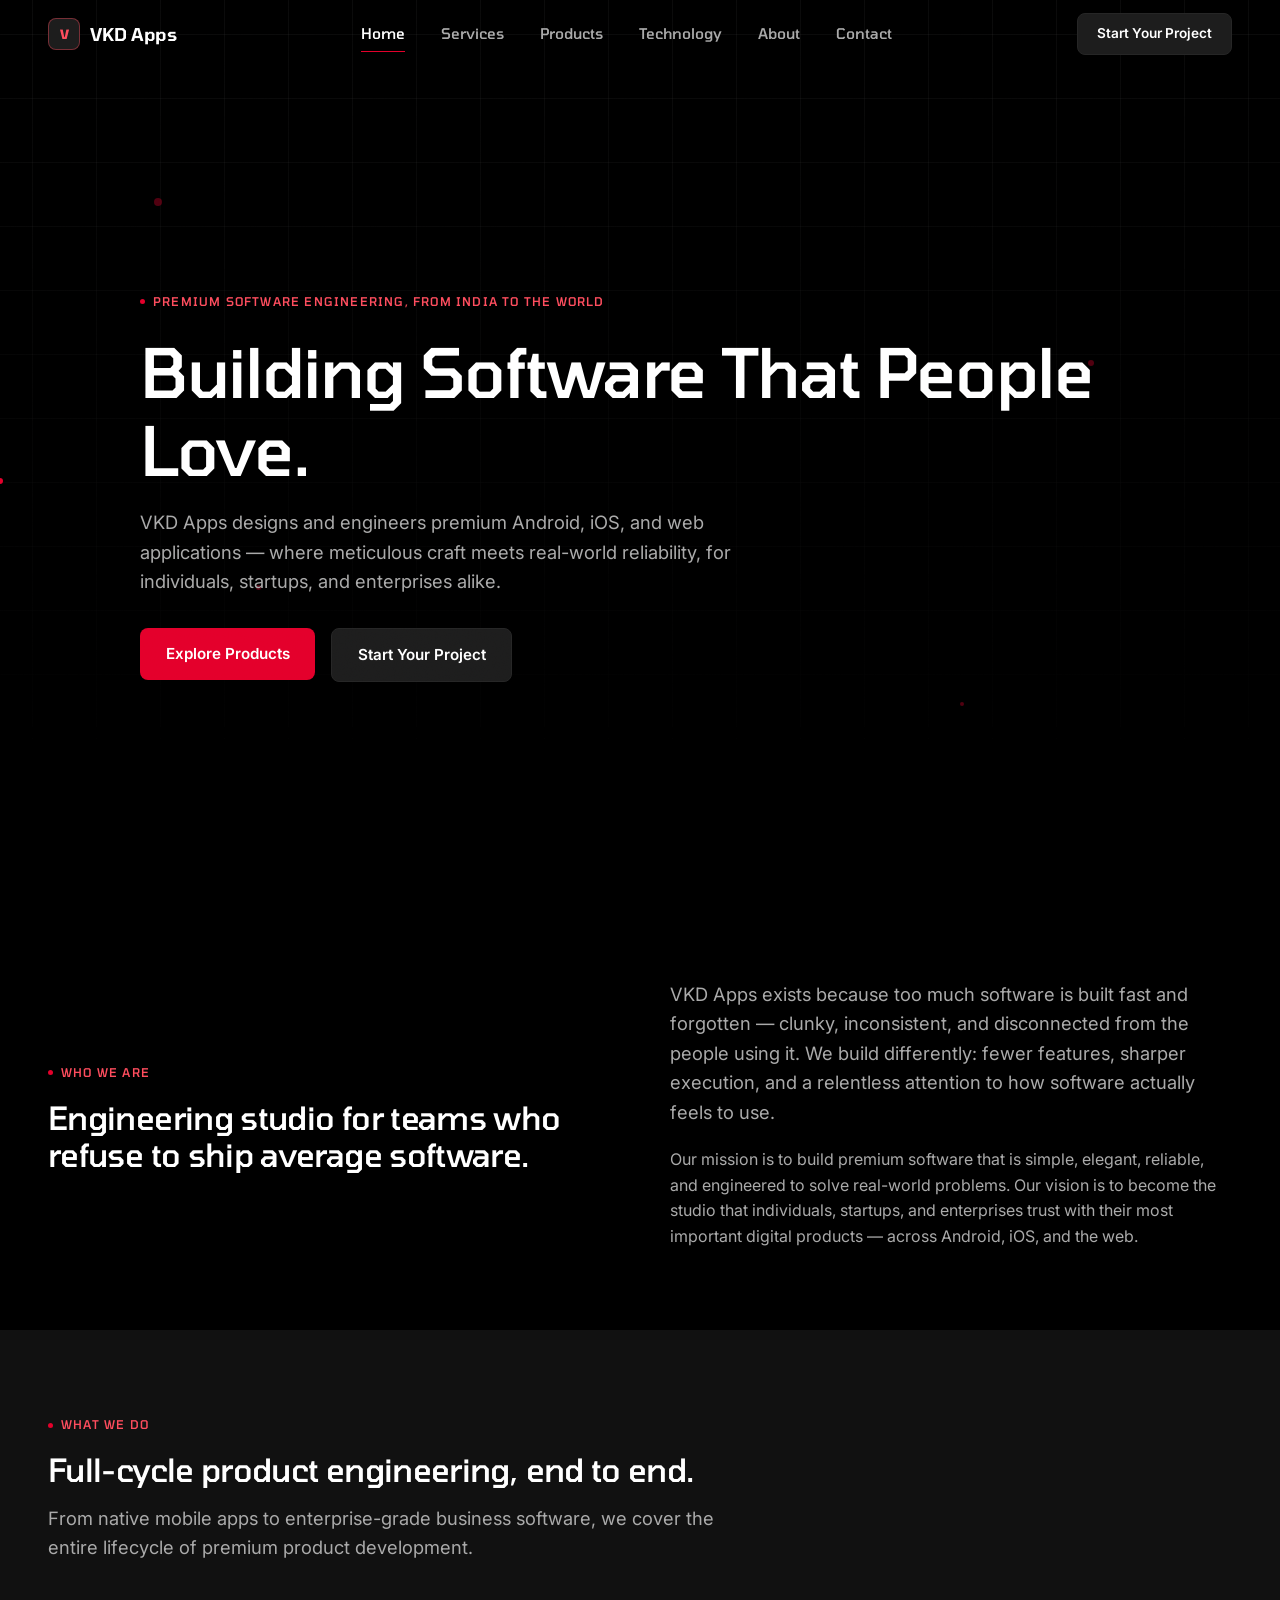
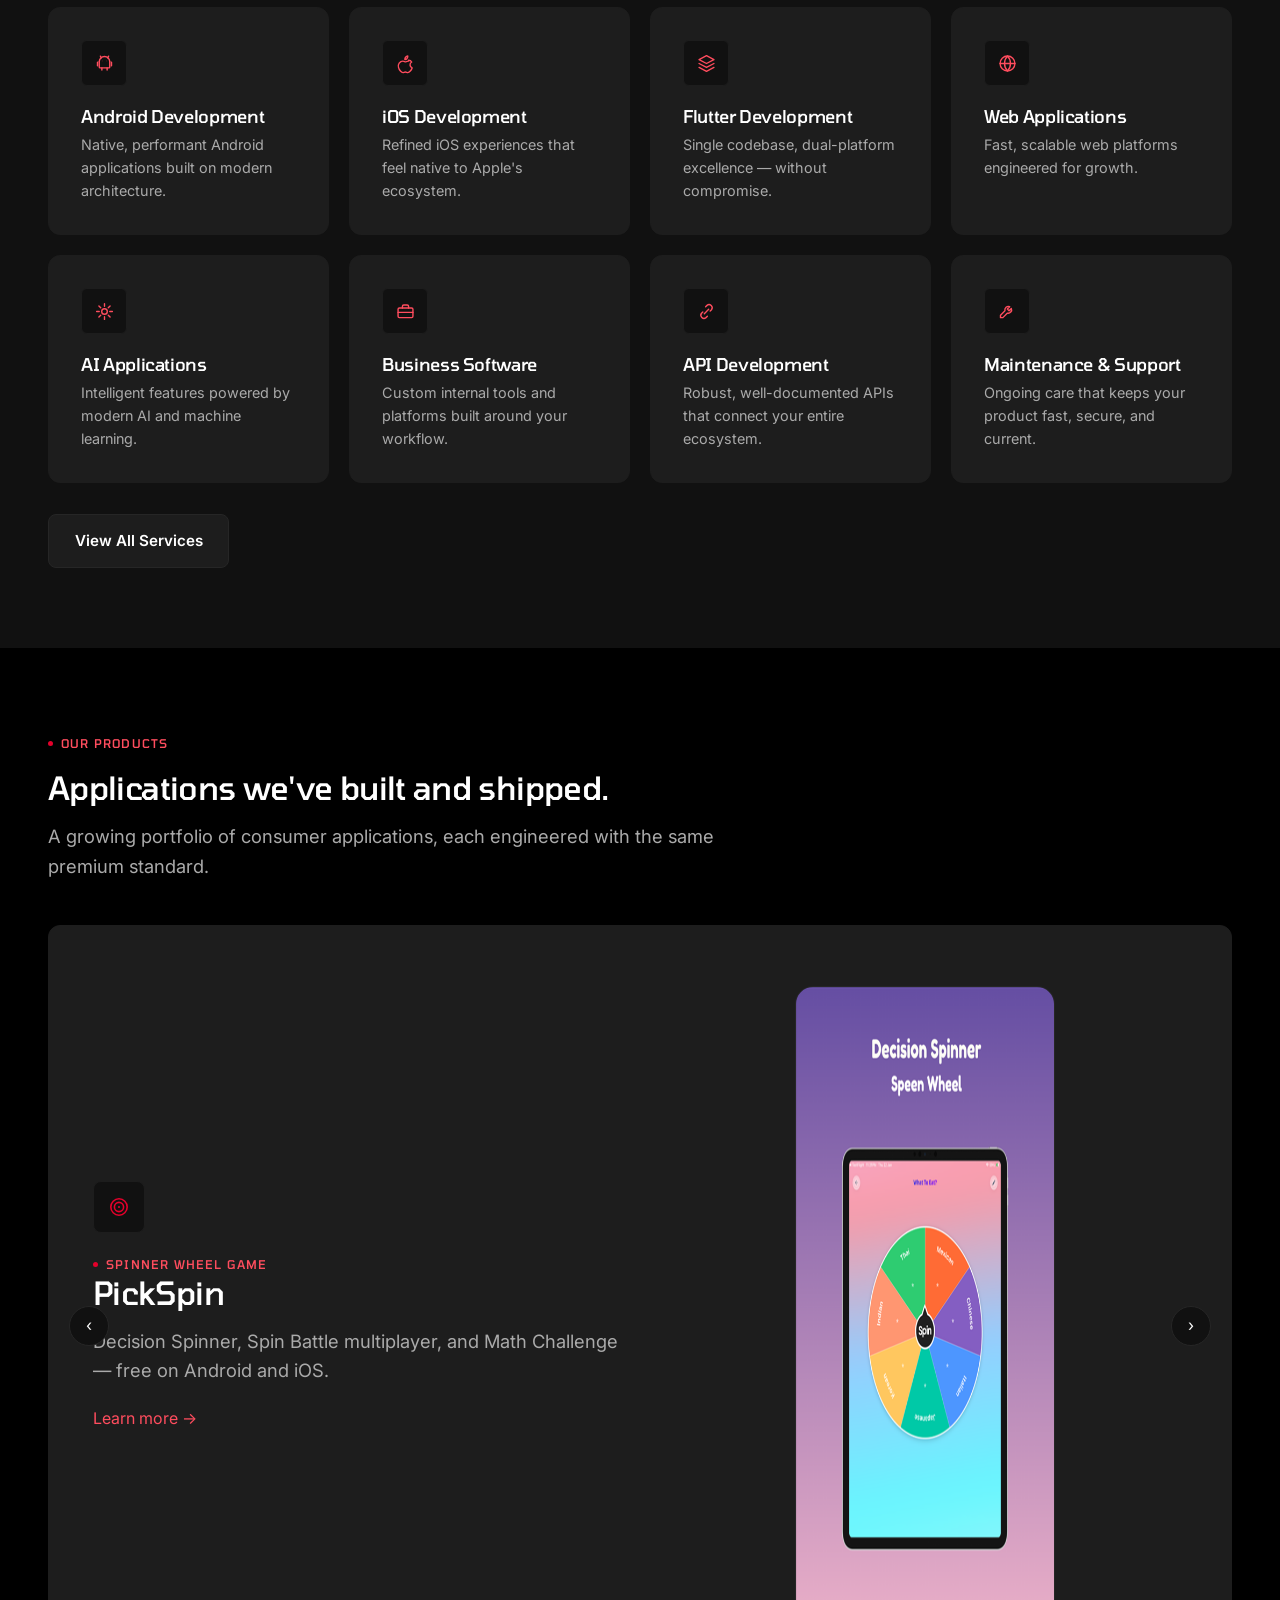
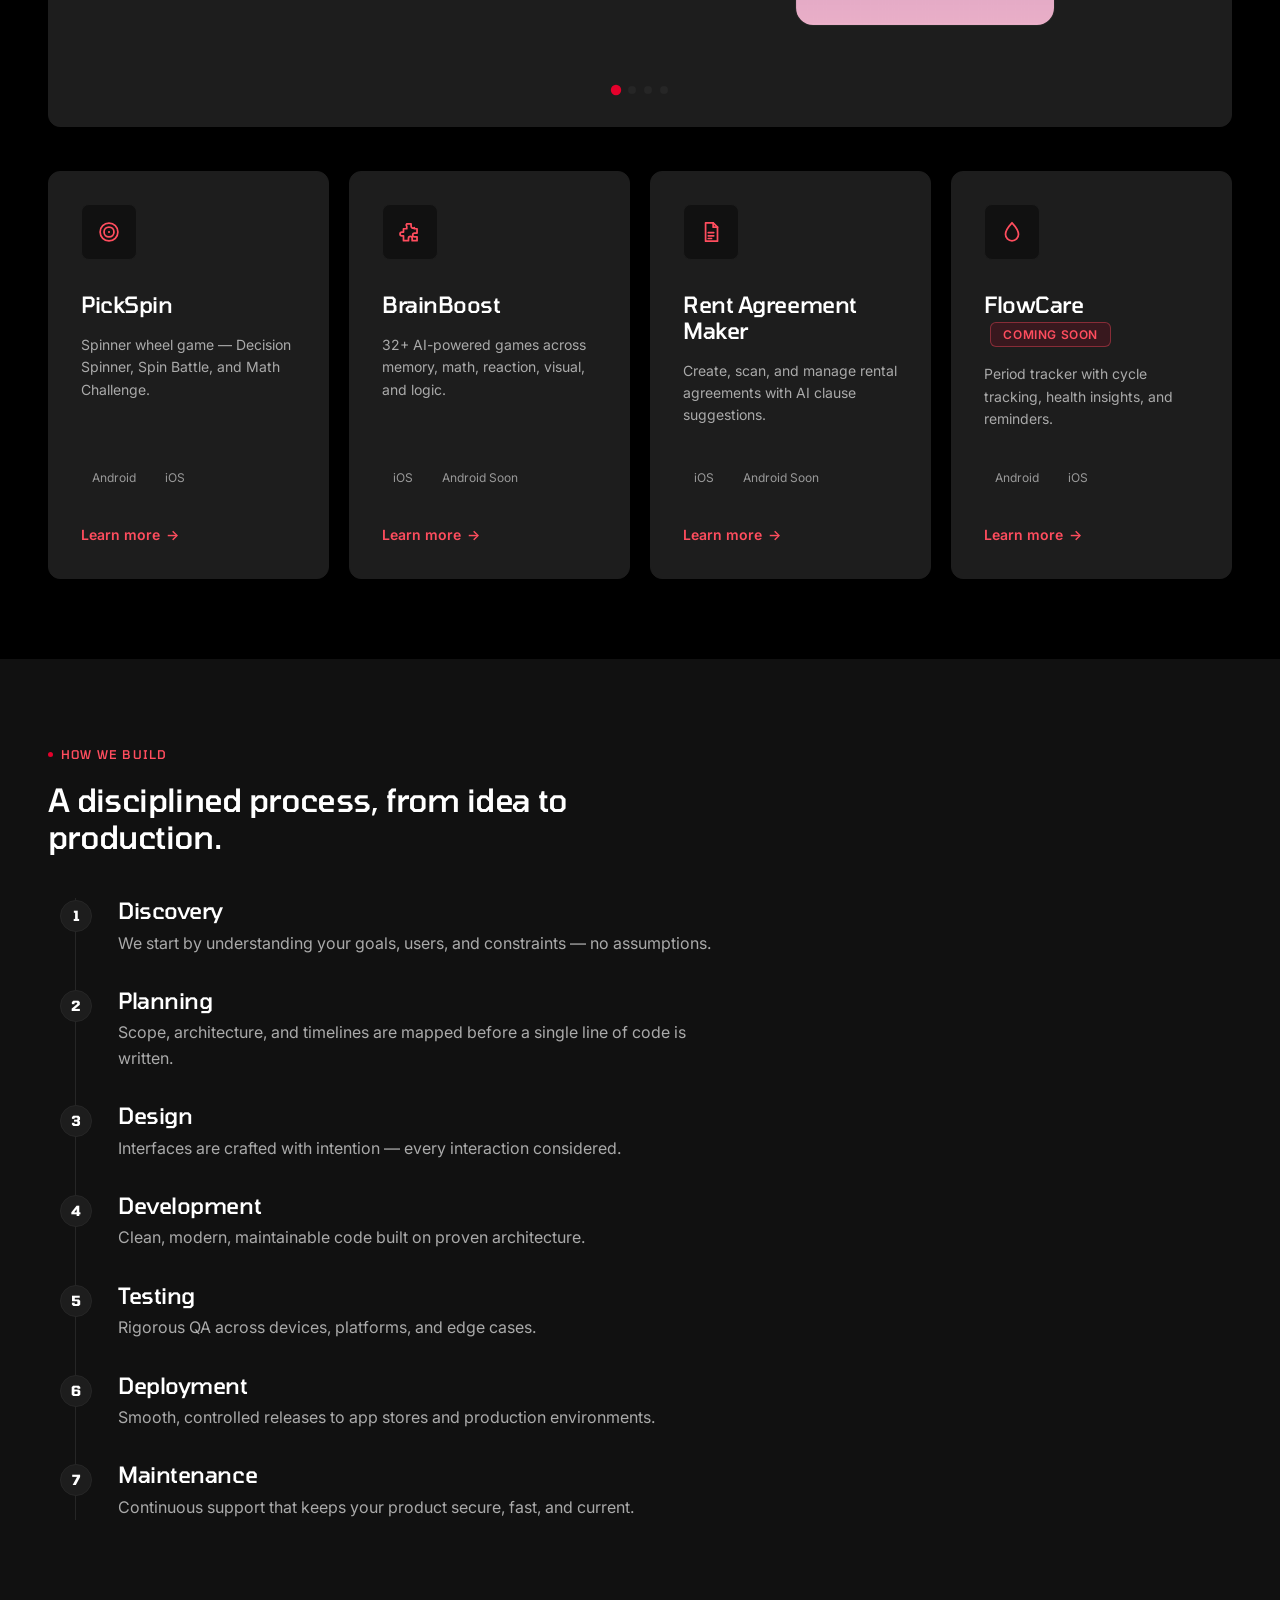
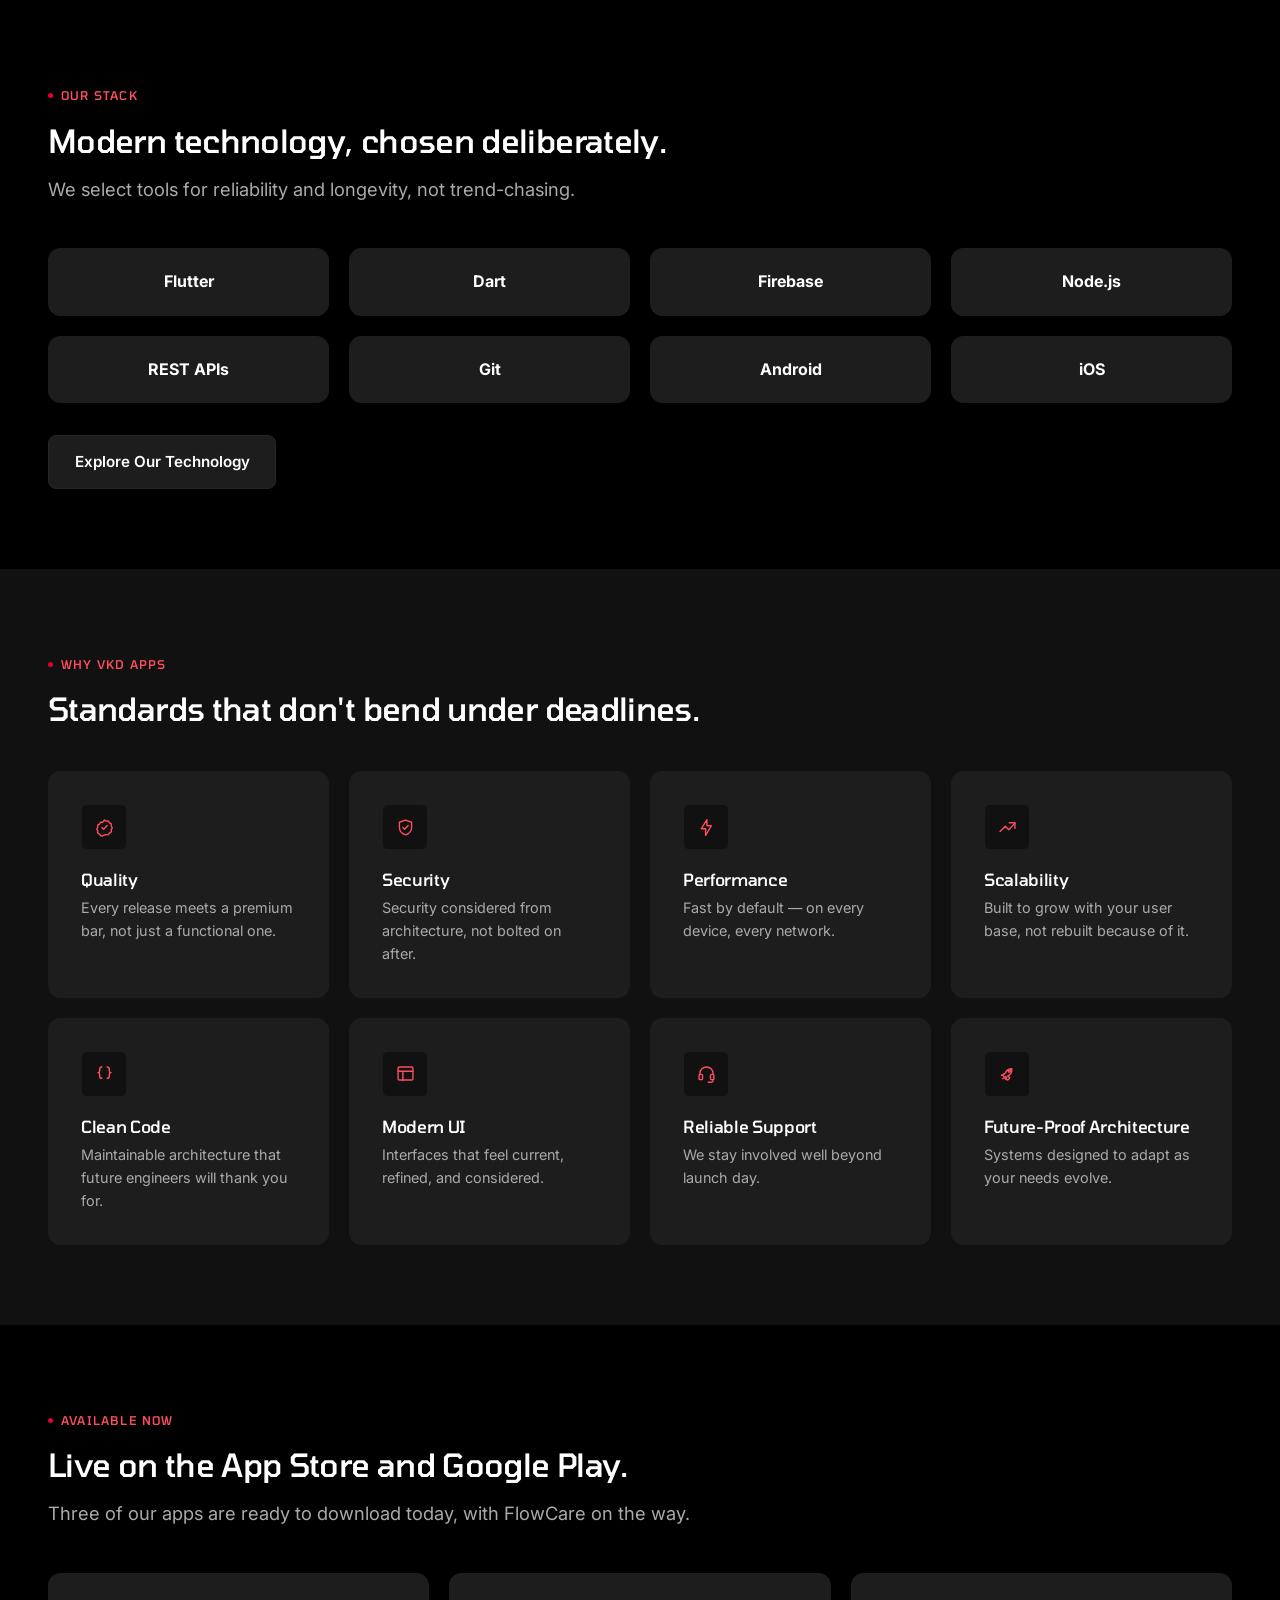
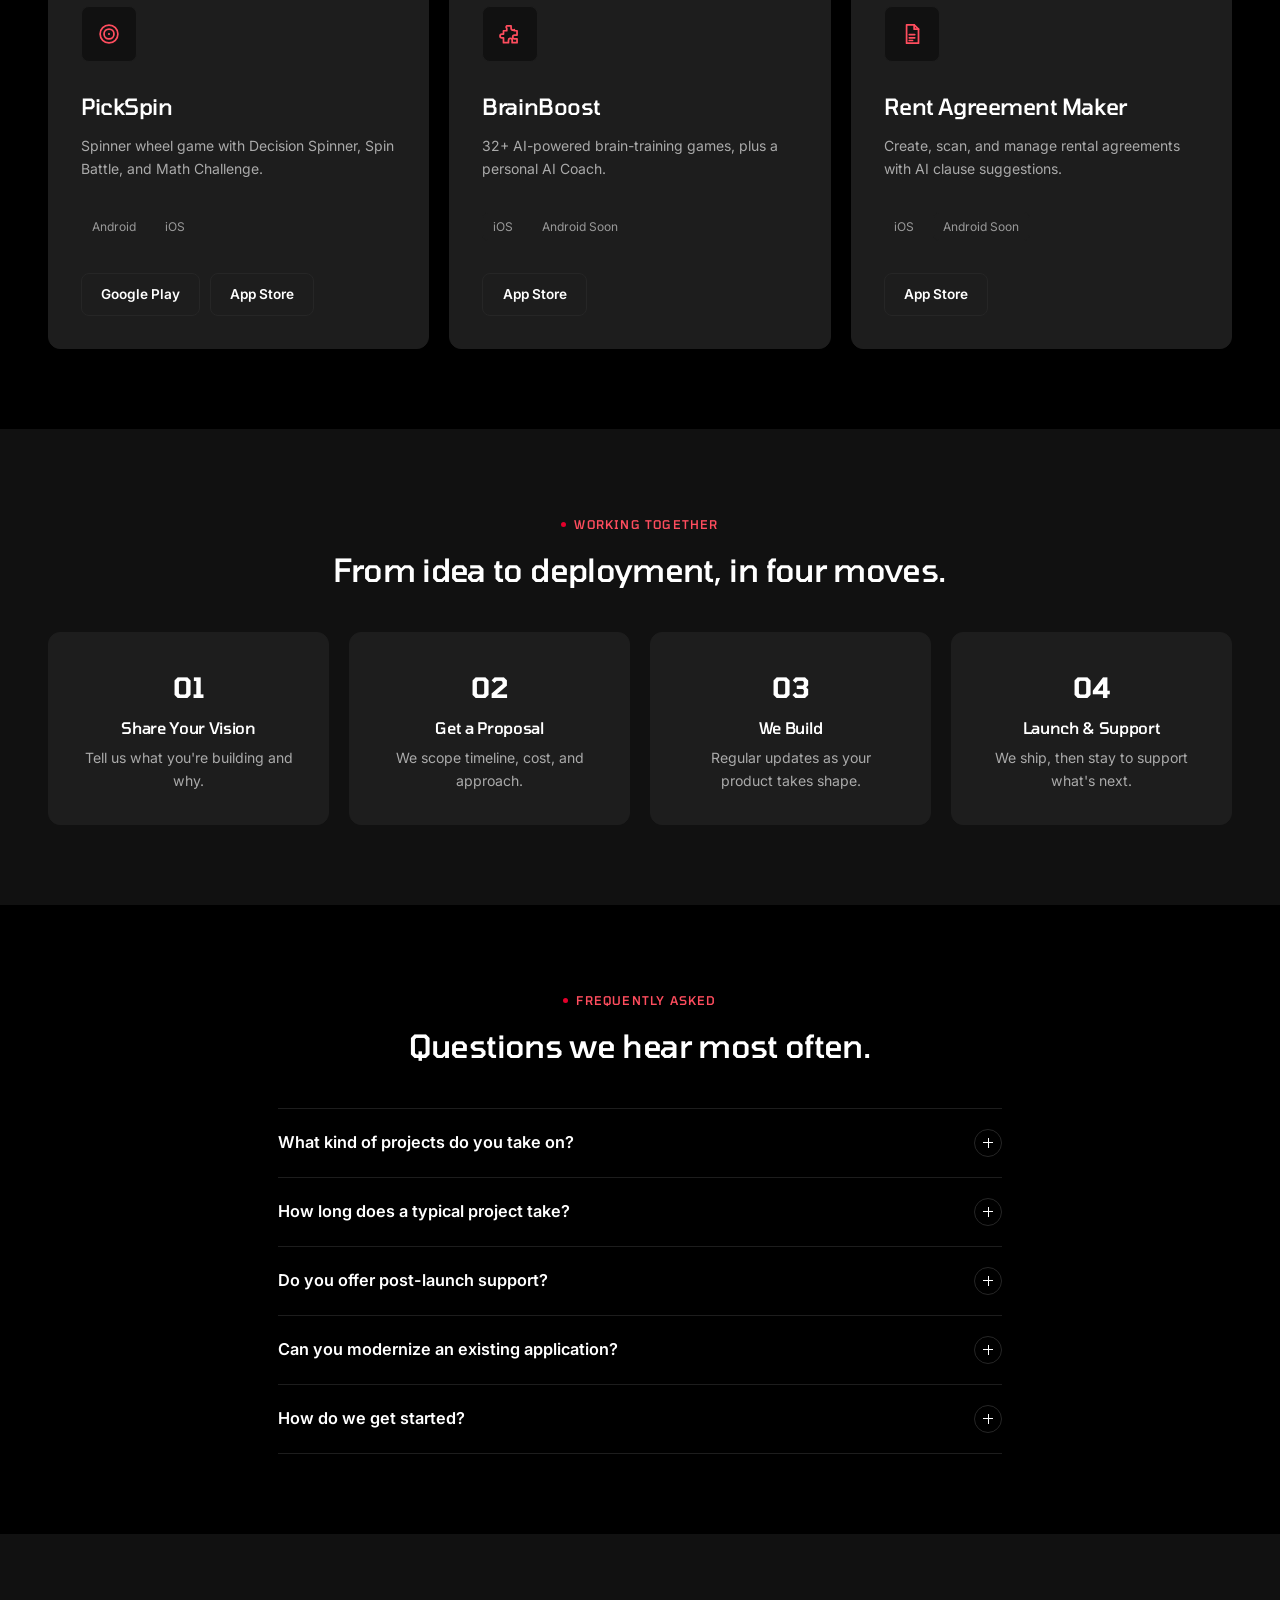
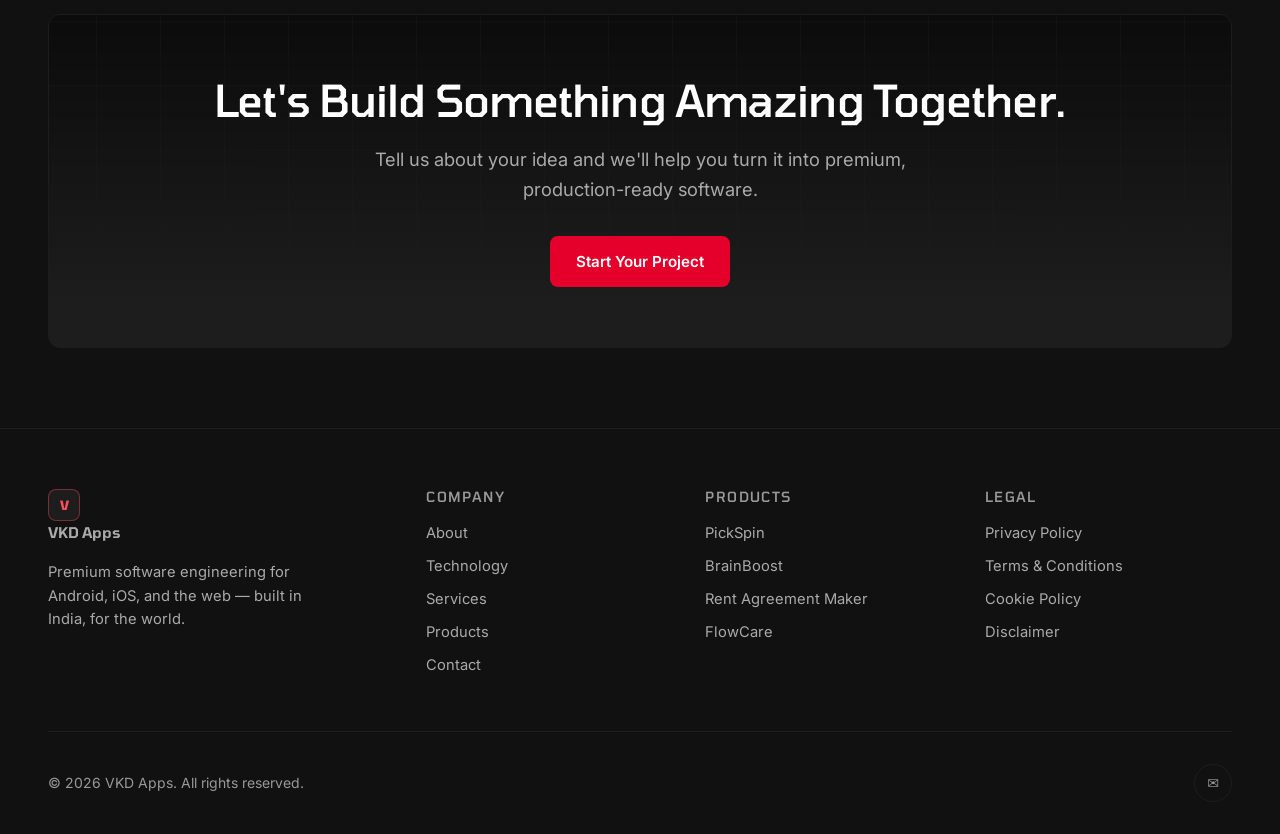
==== index.html @ ed9f8988 "Sprint 2-3 (partial): VKD red brand palette, logo touch icon, real FlowCare screenshots, 3D device d" ====
<!doctype html>
<html lang="en">
<head>
<meta charset="UTF-8" />
<meta name="viewport" content="width=device-width, initial-scale=1, viewport-fit=cover" />
<title>VKD Apps — Premium Software Engineering | Android, iOS &amp; Web</title>
<meta name="description" content="VKD Apps designs and builds premium Android, iOS, and web applications engineered with modern technology, refined UX, and enterprise-grade reliability." />
<meta name="keywords" content="VKD Apps, app development company India, Android app development, iOS app development, Flutter development, AI applications, business software" />
<meta name="author" content="VKD Apps" />
<link rel="canonical" href="https://vkdapps.com/" />

<!-- Open Graph -->
<meta property="og:type" content="website" />
<meta property="og:site_name" content="VKD Apps" />
<meta property="og:title" content="VKD Apps — Premium Software Engineering" />
<meta property="og:description" content="We build premium software that is simple, elegant, reliable, and engineered to solve real-world problems." />
<meta property="og:url" content="https://vkdapps.com/" />
<meta property="og:image" content="https://vkdapps.com/assets/images/og-cover.jpg" />

<!-- Twitter -->
<meta name="twitter:card" content="summary_large_image" />
<meta name="twitter:title" content="VKD Apps — Premium Software Engineering" />
<meta name="twitter:description" content="Premium Android, iOS &amp; Web applications engineered for real-world impact." />
<meta name="twitter:image" content="https://vkdapps.com/assets/images/og-cover.jpg" />

<meta name="theme-color" content="#000000" />
<link rel="icon" href="assets/icons/favicon.svg" type="image/svg+xml" />
<link rel="apple-touch-icon" href="assets/icons/apple-touch-icon.png" />
<link rel="manifest" href="manifest.json" />

<link rel="preconnect" href="https://fonts.googleapis.com" />
<link rel="preconnect" href="https://fonts.gstatic.com" crossorigin />
<link href="https://fonts.googleapis.com/css2?family=Tomorrow:wght@400;500;600&family=Inter:wght@400;500;600;700&display=swap" rel="stylesheet" />

<link rel="stylesheet" href="assets/css/variables.css" />
<link rel="stylesheet" href="assets/css/base.css" />
<link rel="stylesheet" href="assets/css/components.css" />
<link rel="stylesheet" href="assets/css/animations.css" />

<script type="application/ld+json">
{
  "@context": "https://schema.org",
  "@type": "Organization",
  "name": "VKD Apps",
  "url": "https://vkdapps.com",
  "logo": "https://vkdapps.com/assets/icons/favicon.svg",
  "description": "VKD Apps builds premium Android, iOS, and web applications engineered with modern technology and outstanding user experience.",
  "address": { "@type": "PostalAddress", "addressCountry": "IN" },
  "email": "business@vkdapps.com",
  "sameAs": []
}
</script>
</head>
<body class="is-loading">
<a href="#main" class="skip-link">Skip to content</a>

<!-- Preloader -->
<div class="preloader" aria-hidden="true">
  <div class="preloader-mark">
    <svg viewBox="0 0 64 64" fill="none">
      <path class="mark-stroke" d="M8 10 L32 54 L56 10" stroke="#e4002b" stroke-width="6" stroke-linecap="round" stroke-linejoin="round"/>
    </svg>
  </div>
  <div class="preloader-bar"><span></span></div>
  <div class="preloader-label">VKD Apps</div>
</div>

<div class="noise-layer"></div>
<div class="scroll-progress"></div>
<!-- Navigation -->
<header class="site-nav">
  <div class="container nav-inner">
    <a href="index.html" class="brand" aria-label="VKD Apps home">
      <span class="brand-mark">V</span>
      VKD Apps
    </a>
    <nav class="nav-links" aria-label="Primary">
      <a href="index.html" aria-current="page">Home</a>
      <a href="services.html">Services</a>
      <a href="products.html">Products</a>
      <a href="technology.html">Technology</a>
      <a href="about.html">About</a>
      <a href="contact.html">Contact</a>
    </nav>
    <div class="nav-cta">
      <a href="contact.html" class="btn btn-secondary btn-sm">Start Your Project</a>
      <button class="nav-toggle" aria-label="Toggle menu" aria-expanded="false">
        <span></span><span></span><span></span>
      </button>
    </div>
  </div>
</header>

<div class="mobile-menu" id="mobileMenu">
  <a href="index.html">Home</a>
  <a href="services.html">Services</a>
  <a href="products.html">Products</a>
  <a href="technology.html">Technology</a>
  <a href="about.html">About</a>
  <a href="contact.html">Contact</a>
  <a href="contact.html" class="btn btn-primary">Start Your Project</a>
</div>

<main id="main">

  <!-- 1. HERO -->
  <section class="hero" style="padding-top:var(--nav-h); min-height:100svh; display:flex; align-items:center; overflow:hidden;">
    <div class="hero-mesh"></div>
    <div class="hero-glow"></div>
    <div class="float-el" style="width:8px;height:8px;top:22%;left:12%;"></div>
    <div class="float-el" style="width:5px;height:5px;top:65%;left:20%;animation-delay:1.5s;"></div>
    <div class="float-el" style="width:6px;height:6px;top:40%;left:85%;animation-delay:3s;"></div>
    <div class="float-el" style="width:4px;height:4px;top:78%;left:75%;animation-delay:.8s;"></div>
    <div class="container" style="position:relative; z-index:1; padding-block:var(--space-2xl);">
      <div data-reveal>
        <span class="eyebrow">Premium Software Engineering, from India to the World</span>
      </div>
      <h1 class="shimmer" style="font-size:var(--fs-hero); margin-top:var(--space-md); max-width:1000px;" data-reveal data-delay="80">
        Building Software That People Love.
      </h1>
      <p class="lead" style="font-size:var(--fs-lead); color:var(--text-secondary); max-width:620px; margin-top:var(--space-md);" data-reveal data-delay="160">
        VKD Apps designs and engineers premium Android, iOS, and web applications — where meticulous craft meets real-world reliability, for individuals, startups, and enterprises alike.
      </p>
      <div style="display:flex; gap:1rem; flex-wrap:wrap; margin-top:var(--space-lg);" data-reveal data-delay="240">
        <span class="magnetic"><a href="products.html" class="btn btn-primary">Explore Products</a></span>
        <span class="magnetic"><a href="contact.html" class="btn btn-secondary">Start Your Project</a></span>
      </div>
    </div>
  </section>

  <!-- 2. COMPANY OVERVIEW -->
  <section class="section-pad">
    <div class="container">
      <div class="grid grid-2" style="align-items:center; gap:var(--space-2xl);">
        <div data-reveal>
          <span class="eyebrow">Who We Are</span>
          <h2 style="font-size:var(--fs-h2); margin-top:var(--space-sm);">Engineering studio for teams who refuse to ship average software.</h2>
        </div>
        <div data-reveal data-delay="120">
          <p style="color:var(--text-secondary); font-size:var(--fs-lead); margin-bottom:var(--space-md);">
            VKD Apps exists because too much software is built fast and forgotten — clunky, inconsistent, and disconnected from the people using it. We build differently: fewer features, sharper execution, and a relentless attention to how software actually feels to use.
          </p>
          <p style="color:var(--text-secondary);">
            Our mission is to build premium software that is simple, elegant, reliable, and engineered to solve real-world problems. Our vision is to become the studio that individuals, startups, and enterprises trust with their most important digital products — across Android, iOS, and the web.
          </p>
        </div>
      </div>
    </div>
  </section>

  <!-- 3. SERVICES -->
  <section class="section-pad" style="background:var(--bg-secondary);">
    <div class="container">
      <div class="section-head" data-reveal>
        <span class="eyebrow">What We Do</span>
        <h2>Full-cycle product engineering, end to end.</h2>
        <p>From native mobile apps to enterprise-grade business software, we cover the entire lifecycle of premium product development.</p>
      </div>
      <div class="grid grid-4" data-stagger>
        <div class="card tilt"><div class="card-icon"><svg class="icon" aria-hidden="true"><use href="assets/icons/sprite.svg#i-android"></use></svg></div><h3 style="font-size:1.1rem;margin-bottom:.4rem;">Android Development</h3><p style="color:var(--text-secondary);font-size:.9rem;">Native, performant Android applications built on modern architecture.</p></div>
        <div class="card tilt"><div class="card-icon"><svg class="icon" aria-hidden="true"><use href="assets/icons/sprite.svg#i-apple"></use></svg></div><h3 style="font-size:1.1rem;margin-bottom:.4rem;">iOS Development</h3><p style="color:var(--text-secondary);font-size:.9rem;">Refined iOS experiences that feel native to Apple's ecosystem.</p></div>
        <div class="card tilt"><div class="card-icon"><svg class="icon" aria-hidden="true"><use href="assets/icons/sprite.svg#i-layers"></use></svg></div><h3 style="font-size:1.1rem;margin-bottom:.4rem;">Flutter Development</h3><p style="color:var(--text-secondary);font-size:.9rem;">Single codebase, dual-platform excellence — without compromise.</p></div>
        <div class="card tilt"><div class="card-icon"><svg class="icon" aria-hidden="true"><use href="assets/icons/sprite.svg#i-globe"></use></svg></div><h3 style="font-size:1.1rem;margin-bottom:.4rem;">Web Applications</h3><p style="color:var(--text-secondary);font-size:.9rem;">Fast, scalable web platforms engineered for growth.</p></div>
        <div class="card tilt"><div class="card-icon"><svg class="icon" aria-hidden="true"><use href="assets/icons/sprite.svg#i-ai"></use></svg></div><h3 style="font-size:1.1rem;margin-bottom:.4rem;">AI Applications</h3><p style="color:var(--text-secondary);font-size:.9rem;">Intelligent features powered by modern AI and machine learning.</p></div>
        <div class="card tilt"><div class="card-icon"><svg class="icon" aria-hidden="true"><use href="assets/icons/sprite.svg#i-briefcase"></use></svg></div><h3 style="font-size:1.1rem;margin-bottom:.4rem;">Business Software</h3><p style="color:var(--text-secondary);font-size:.9rem;">Custom internal tools and platforms built around your workflow.</p></div>
        <div class="card tilt"><div class="card-icon"><svg class="icon" aria-hidden="true"><use href="assets/icons/sprite.svg#i-link"></use></svg></div><h3 style="font-size:1.1rem;margin-bottom:.4rem;">API Development</h3><p style="color:var(--text-secondary);font-size:.9rem;">Robust, well-documented APIs that connect your entire ecosystem.</p></div>
        <div class="card tilt"><div class="card-icon"><svg class="icon" aria-hidden="true"><use href="assets/icons/sprite.svg#i-wrench"></use></svg></div><h3 style="font-size:1.1rem;margin-bottom:.4rem;">Maintenance &amp; Support</h3><p style="color:var(--text-secondary);font-size:.9rem;">Ongoing care that keeps your product fast, secure, and current.</p></div>
      </div>
      <div style="margin-top:var(--space-lg);" data-reveal>
        <a href="services.html" class="btn btn-secondary">View All Services</a>
      </div>
    </div>
  </section>

  <!-- 4. PRODUCTS SHOWCASE -->
  <section class="section-pad">
    <div class="container">
      <div class="section-head" data-reveal>
        <span class="eyebrow">Our Products</span>
        <h2>Applications we've built and shipped.</h2>
        <p>A growing portfolio of consumer applications, each engineered with the same premium standard.</p>
      </div>
      <div class="carousel" data-carousel data-reveal>
        <div class="carousel-viewport">
          <div class="carousel-track" data-carousel-track>

            <div class="carousel-slide" data-carousel-slide>
              <div>
                <div class="carousel-glyph"><svg class="icon" aria-hidden="true"><use href="assets/icons/sprite.svg#i-target"></use></svg></div>
                <span class="eyebrow">Spinner Wheel Game</span>
                <h3>PickSpin</h3>
                <p>Decision Spinner, Spin Battle multiplayer, and Math Challenge — free on Android and iOS.</p>
                <a href="pickspin.html" class="card-link gradient-text">Learn more <span class="arrow">→</span></a>
              </div>
              <img class="carousel-shot" src="assets/images/screenshots/pickspin-2.png" alt="PickSpin Decision Spinner screen" loading="eager" width="480" height="640" />
            </div>

            <div class="carousel-slide" data-carousel-slide>
              <div>
                <div class="carousel-glyph"><svg class="icon" aria-hidden="true"><use href="assets/icons/sprite.svg#i-puzzle"></use></svg></div>
                <span class="eyebrow">Memory, Focus &amp; IQ Training</span>
                <h3>BrainBoost</h3>
                <p>32+ AI-powered games plus a personal AI Coach — free on iOS, Android coming soon.</p>
                <a href="brainboost.html" class="card-link gradient-text">Learn more <span class="arrow">→</span></a>
              </div>
              <img class="carousel-shot" src="assets/images/screenshots/brainboost-2.png" alt="BrainBoost AI Coach screen" loading="eager" width="480" height="640" />
            </div>

            <div class="carousel-slide" data-carousel-slide>
              <div>
                <div class="carousel-glyph"><svg class="icon" aria-hidden="true"><use href="assets/icons/sprite.svg#i-file-text"></use></svg></div>
                <span class="eyebrow">Create, Scan &amp; Manage Leases</span>
                <h3>Rent Agreement Maker</h3>
                <p>AI clause suggestions, offline PDF export, and rent reminders — free on iOS, Android coming soon.</p>
                <a href="rent-agreement-maker.html" class="card-link gradient-text">Learn more <span class="arrow">→</span></a>
              </div>
              <img class="carousel-shot" src="assets/images/screenshots/rent-agreement-2.png" alt="Rent Agreement Maker AI health scanner screen" loading="eager" width="480" height="640" />
            </div>

            <div class="carousel-slide" data-carousel-slide>
              <div>
                <div class="carousel-glyph"><svg class="icon" aria-hidden="true"><use href="assets/icons/sprite.svg#i-droplet"></use></svg></div>
                <span class="eyebrow">Coming Soon</span>
                <h3>FlowCare</h3>
                <p>A period tracker with cycle tracking, health insights, and gentle reminders — in development.</p>
                <a href="flowcare.html" class="card-link gradient-text">Learn more <span class="arrow">→</span></a>
              </div>
              <div class="device-mock" style="margin-inline:auto;">
                <div class="device-frame">
                  <div class="device-notch"></div>
                  <div class="device-screen">
                    <div class="device-icon"><svg class="icon" aria-hidden="true"><use href="assets/icons/sprite.svg#i-droplet"></use></svg></div>
                    <div class="device-skeleton"><span></span><span></span><span></span></div>
                    <span class="device-caption">Coming Soon</span>
                  </div>
                </div>
              </div>
            </div>

          </div>
        </div>
        <button class="carousel-nav prev" data-carousel-prev aria-label="Previous product">‹</button>
        <button class="carousel-nav next" data-carousel-next aria-label="Next product">›</button>
        <div class="carousel-dots" data-carousel-dots></div>
      </div>

      <div class="grid grid-4" data-stagger style="margin-top:var(--space-xl);">
        <a href="pickspin.html" class="card product-card tilt">
          <div class="product-glyph"><svg class="icon" aria-hidden="true"><use href="assets/icons/sprite.svg#i-target"></use></svg></div>
          <h3>PickSpin</h3>
          <p>Spinner wheel game — Decision Spinner, Spin Battle, and Math Challenge.</p>
          <div class="tags"><span>Android</span><span>iOS</span></div>
          <span class="card-link gradient-text">Learn more <span class="arrow">→</span></span>
        </a>
        <a href="brainboost.html" class="card product-card tilt">
          <div class="product-glyph"><svg class="icon" aria-hidden="true"><use href="assets/icons/sprite.svg#i-puzzle"></use></svg></div>
          <h3>BrainBoost</h3>
          <p>32+ AI-powered games across memory, math, reaction, visual, and logic.</p>
          <div class="tags"><span>iOS</span><span>Android Soon</span></div>
          <span class="card-link gradient-text">Learn more <span class="arrow">→</span></span>
        </a>
        <a href="rent-agreement-maker.html" class="card product-card tilt">
          <div class="product-glyph"><svg class="icon" aria-hidden="true"><use href="assets/icons/sprite.svg#i-file-text"></use></svg></div>
          <h3>Rent Agreement Maker</h3>
          <p>Create, scan, and manage rental agreements with AI clause suggestions.</p>
          <div class="tags"><span>iOS</span><span>Android Soon</span></div>
          <span class="card-link gradient-text">Learn more <span class="arrow">→</span></span>
        </a>
        <a href="flowcare.html" class="card product-card tilt">
          <div class="product-glyph"><svg class="icon" aria-hidden="true"><use href="assets/icons/sprite.svg#i-droplet"></use></svg></div>
          <h3>FlowCare <span class="badge badge-soon" style="margin-left:.4rem;">Coming Soon</span></h3>
          <p>Period tracker with cycle tracking, health insights, and reminders.</p>
          <div class="tags"><span>Android</span><span>iOS</span></div>
          <span class="card-link gradient-text">Learn more <span class="arrow">→</span></span>
        </a>
      </div>
    </div>
  </section>

  <!-- 7. DEVELOPMENT PROCESS -->
  <section class="section-pad" style="background:var(--bg-secondary);">
    <div class="container">
      <div class="section-head" data-reveal>
        <span class="eyebrow">How We Build</span>
        <h2>A disciplined process, from idea to production.</h2>
      </div>
      <div class="timeline" data-reveal>
        <div class="timeline-item"><div class="timeline-dot">1</div><h3>Discovery</h3><p style="max-width:60ch;">We start by understanding your goals, users, and constraints — no assumptions.</p></div>
        <div class="timeline-item"><div class="timeline-dot">2</div><h3>Planning</h3><p style="max-width:60ch;">Scope, architecture, and timelines are mapped before a single line of code is written.</p></div>
        <div class="timeline-item"><div class="timeline-dot">3</div><h3>Design</h3><p style="max-width:60ch;">Interfaces are crafted with intention — every interaction considered.</p></div>
        <div class="timeline-item"><div class="timeline-dot">4</div><h3>Development</h3><p style="max-width:60ch;">Clean, modern, maintainable code built on proven architecture.</p></div>
        <div class="timeline-item"><div class="timeline-dot">5</div><h3>Testing</h3><p style="max-width:60ch;">Rigorous QA across devices, platforms, and edge cases.</p></div>
        <div class="timeline-item"><div class="timeline-dot">6</div><h3>Deployment</h3><p style="max-width:60ch;">Smooth, controlled releases to app stores and production environments.</p></div>
        <div class="timeline-item"><div class="timeline-dot">7</div><h3>Maintenance</h3><p style="max-width:60ch;">Continuous support that keeps your product secure, fast, and current.</p></div>
      </div>
    </div>
  </section>

  <!-- 8. TECHNOLOGY STACK -->
  <section class="section-pad">
    <div class="container">
      <div class="section-head" data-reveal>
        <span class="eyebrow">Our Stack</span>
        <h2>Modern technology, chosen deliberately.</h2>
        <p>We select tools for reliability and longevity, not trend-chasing.</p>
      </div>
      <div class="grid grid-4" data-stagger>
        <div class="card" style="text-align:center;padding:var(--space-md);"><strong>Flutter</strong></div>
        <div class="card" style="text-align:center;padding:var(--space-md);"><strong>Dart</strong></div>
        <div class="card" style="text-align:center;padding:var(--space-md);"><strong>Firebase</strong></div>
        <div class="card" style="text-align:center;padding:var(--space-md);"><strong>Node.js</strong></div>
        <div class="card" style="text-align:center;padding:var(--space-md);"><strong>REST APIs</strong></div>
        <div class="card" style="text-align:center;padding:var(--space-md);"><strong>Git</strong></div>
        <div class="card" style="text-align:center;padding:var(--space-md);"><strong>Android</strong></div>
        <div class="card" style="text-align:center;padding:var(--space-md);"><strong>iOS</strong></div>
      </div>
      <div style="margin-top:var(--space-lg);" data-reveal>
        <a href="technology.html" class="btn btn-secondary">Explore Our Technology</a>
      </div>
    </div>
  </section>

  <!-- 9. WHY CHOOSE US -->
  <section class="section-pad" style="background:var(--bg-secondary);">
    <div class="container">
      <div class="section-head" data-reveal>
        <span class="eyebrow">Why VKD Apps</span>
        <h2>Standards that don't bend under deadlines.</h2>
      </div>
      <div class="grid grid-4" data-stagger>
        <div class="card"><div class="card-icon"><svg class="icon" aria-hidden="true"><use href="assets/icons/sprite.svg#i-check-badge"></use></svg></div><h3 style="font-size:1.05rem;margin-bottom:.4rem;">Quality</h3><p style="color:var(--text-secondary);font-size:.9rem;">Every release meets a premium bar, not just a functional one.</p></div>
        <div class="card"><div class="card-icon"><svg class="icon" aria-hidden="true"><use href="assets/icons/sprite.svg#i-shield"></use></svg></div><h3 style="font-size:1.05rem;margin-bottom:.4rem;">Security</h3><p style="color:var(--text-secondary);font-size:.9rem;">Security considered from architecture, not bolted on after.</p></div>
        <div class="card"><div class="card-icon"><svg class="icon" aria-hidden="true"><use href="assets/icons/sprite.svg#i-bolt"></use></svg></div><h3 style="font-size:1.05rem;margin-bottom:.4rem;">Performance</h3><p style="color:var(--text-secondary);font-size:.9rem;">Fast by default — on every device, every network.</p></div>
        <div class="card"><div class="card-icon"><svg class="icon" aria-hidden="true"><use href="assets/icons/sprite.svg#i-trending"></use></svg></div><h3 style="font-size:1.05rem;margin-bottom:.4rem;">Scalability</h3><p style="color:var(--text-secondary);font-size:.9rem;">Built to grow with your user base, not rebuilt because of it.</p></div>
        <div class="card"><div class="card-icon"><svg class="icon" aria-hidden="true"><use href="assets/icons/sprite.svg#i-braces"></use></svg></div><h3 style="font-size:1.05rem;margin-bottom:.4rem;">Clean Code</h3><p style="color:var(--text-secondary);font-size:.9rem;">Maintainable architecture that future engineers will thank you for.</p></div>
        <div class="card"><div class="card-icon"><svg class="icon" aria-hidden="true"><use href="assets/icons/sprite.svg#i-layout"></use></svg></div><h3 style="font-size:1.05rem;margin-bottom:.4rem;">Modern UI</h3><p style="color:var(--text-secondary);font-size:.9rem;">Interfaces that feel current, refined, and considered.</p></div>
        <div class="card"><div class="card-icon"><svg class="icon" aria-hidden="true"><use href="assets/icons/sprite.svg#i-headset"></use></svg></div><h3 style="font-size:1.05rem;margin-bottom:.4rem;">Reliable Support</h3><p style="color:var(--text-secondary);font-size:.9rem;">We stay involved well beyond launch day.</p></div>
        <div class="card"><div class="card-icon"><svg class="icon" aria-hidden="true"><use href="assets/icons/sprite.svg#i-rocket"></use></svg></div><h3 style="font-size:1.05rem;margin-bottom:.4rem;">Future-Proof Architecture</h3><p style="color:var(--text-secondary);font-size:.9rem;">Systems designed to adapt as your needs evolve.</p></div>
      </div>
    </div>
  </section>

  <!-- 10. AVAILABLE NOW -->
  <section class="section-pad">
    <div class="container">
      <div class="section-head" data-reveal>
        <span class="eyebrow">Available Now</span>
        <h2>Live on the App Store and Google Play.</h2>
        <p>Three of our apps are ready to download today, with FlowCare on the way.</p>
      </div>
      <div class="grid grid-3" data-stagger>

        <div class="card product-card">
          <div class="product-glyph"><svg class="icon" aria-hidden="true"><use href="assets/icons/sprite.svg#i-target"></use></svg></div>
          <h3>PickSpin</h3>
          <p>Spinner wheel game with Decision Spinner, Spin Battle, and Math Challenge.</p>
          <div class="tags"><span>Android</span><span>iOS</span></div>
          <div style="display:flex; gap:.6rem; flex-wrap:wrap; margin-top:var(--space-sm);">
            <a href="https://play.google.com/store/apps/details?id=com.vkd.spinner.game" target="_blank" rel="noopener" class="btn btn-secondary btn-sm" aria-label="Download PickSpin on Google Play">Google Play</a>
            <a href="https://apps.apple.com/in/app/pickspin-spinner-wheel-game/id6757425174" target="_blank" rel="noopener" class="btn btn-secondary btn-sm" aria-label="Download PickSpin on the App Store">App Store</a>
          </div>
        </div>

        <div class="card product-card">
          <div class="product-glyph"><svg class="icon" aria-hidden="true"><use href="assets/icons/sprite.svg#i-puzzle"></use></svg></div>
          <h3>BrainBoost</h3>
          <p>32+ AI-powered brain-training games, plus a personal AI Coach.</p>
          <div class="tags"><span>iOS</span><span>Android Soon</span></div>
          <div style="display:flex; gap:.6rem; flex-wrap:wrap; margin-top:var(--space-sm);">
            <a href="https://apps.apple.com/in/app/brain-boost-ai-powered/id6758626335" target="_blank" rel="noopener" class="btn btn-secondary btn-sm" aria-label="Download BrainBoost on the App Store">App Store</a>
          </div>
        </div>

        <div class="card product-card">
          <div class="product-glyph"><svg class="icon" aria-hidden="true"><use href="assets/icons/sprite.svg#i-file-text"></use></svg></div>
          <h3>Rent Agreement Maker</h3>
          <p>Create, scan, and manage rental agreements with AI clause suggestions.</p>
          <div class="tags"><span>iOS</span><span>Android Soon</span></div>
          <div style="display:flex; gap:.6rem; flex-wrap:wrap; margin-top:var(--space-sm);">
            <a href="https://apps.apple.com/in/app/rent-agreement-maker-ai/id6760934788" target="_blank" rel="noopener" class="btn btn-secondary btn-sm" aria-label="Download Rent Agreement Maker on the App Store">App Store</a>
          </div>
        </div>

      </div>
    </div>
  </section>

  <!-- 11. CLIENT PROCESS -->
  <section class="section-pad" style="background:var(--bg-secondary);">
    <div class="container">
      <div class="section-head center" data-reveal>
        <span class="eyebrow">Working Together</span>
        <h2>From idea to deployment, in four moves.</h2>
      </div>
      <div class="grid grid-4" data-stagger>
        <div class="card" style="text-align:center;"><div class="stat-number" style="font-size:1.75rem;">01</div><h3 style="font-size:1rem;margin:.6rem 0;">Share Your Vision</h3><p style="color:var(--text-secondary);font-size:.88rem;">Tell us what you're building and why.</p></div>
        <div class="card" style="text-align:center;"><div class="stat-number" style="font-size:1.75rem;">02</div><h3 style="font-size:1rem;margin:.6rem 0;">Get a Proposal</h3><p style="color:var(--text-secondary);font-size:.88rem;">We scope timeline, cost, and approach.</p></div>
        <div class="card" style="text-align:center;"><div class="stat-number" style="font-size:1.75rem;">03</div><h3 style="font-size:1rem;margin:.6rem 0;">We Build</h3><p style="color:var(--text-secondary);font-size:.88rem;">Regular updates as your product takes shape.</p></div>
        <div class="card" style="text-align:center;"><div class="stat-number" style="font-size:1.75rem;">04</div><h3 style="font-size:1rem;margin:.6rem 0;">Launch &amp; Support</h3><p style="color:var(--text-secondary);font-size:.88rem;">We ship, then stay to support what's next.</p></div>
      </div>
    </div>
  </section>

  <!-- 13. FAQ -->
  <section class="section-pad">
    <div class="container" style="max-width:820px;">
      <div class="section-head center" data-reveal>
        <span class="eyebrow">Frequently Asked</span>
        <h2>Questions we hear most often.</h2>
      </div>
      <div class="accordion" data-reveal>
        <div class="accordion-item">
          <button class="accordion-trigger" aria-expanded="false">What kind of projects do you take on?<span class="plus"></span></button>
          <div class="accordion-panel"><div class="accordion-panel-inner">We work with individuals, startups, businesses, and enterprise clients across Android, iOS, and web — from MVPs to full-scale platforms.</div></div>
        </div>
        <div class="accordion-item">
          <button class="accordion-trigger" aria-expanded="false">How long does a typical project take?<span class="plus"></span></button>
          <div class="accordion-panel"><div class="accordion-panel-inner">Timelines vary by scope — a focused MVP may take a few weeks, while enterprise platforms take longer. We provide a clear estimate after discovery.</div></div>
        </div>
        <div class="accordion-item">
          <button class="accordion-trigger" aria-expanded="false">Do you offer post-launch support?<span class="plus"></span></button>
          <div class="accordion-panel"><div class="accordion-panel-inner">Yes. Every engagement includes maintenance and support options so your product stays reliable long after launch.</div></div>
        </div>
        <div class="accordion-item">
          <button class="accordion-trigger" aria-expanded="false">Can you modernize an existing application?<span class="plus"></span></button>
          <div class="accordion-panel"><div class="accordion-panel-inner">Absolutely. We regularly rebuild and modernize legacy applications with contemporary architecture and design.</div></div>
        </div>
        <div class="accordion-item">
          <button class="accordion-trigger" aria-expanded="false">How do we get started?<span class="plus"></span></button>
          <div class="accordion-panel"><div class="accordion-panel-inner">Reach out through our contact page with your project details, and our team will respond with next steps.</div></div>
        </div>
      </div>
    </div>
  </section>

  <!-- 14. CTA -->
  <section class="section-pad" style="background:var(--bg-secondary);">
    <div class="container">
      <div class="glass" style="padding:var(--space-2xl) var(--space-lg); text-align:center; position:relative; overflow:hidden;" data-reveal>
        <div class="hero-mesh" style="opacity:.6;"></div>
        <div style="position:relative;z-index:1;">
          <h2 style="font-size:var(--fs-h1);">Let's Build Something Amazing Together.</h2>
          <p style="color:var(--text-secondary); font-size:var(--fs-lead); max-width:560px; margin:var(--space-md) auto 0;">Tell us about your idea and we'll help you turn it into premium, production-ready software.</p>
          <div style="margin-top:var(--space-lg);">
            <span class="magnetic"><a href="contact.html" class="btn btn-primary">Start Your Project</a></span>
          </div>
        </div>
      </div>
    </div>
  </section>

</main>

<!-- Footer -->
<footer class="site-footer">
  <div class="container">
    <div class="footer-grid">
      <div class="footer-col">
        <a href="index.html" class="brand" style="margin-bottom:var(--space-sm);"><span class="brand-mark">V</span>VKD Apps</a>
        <p style="max-width:32ch;">Premium software engineering for Android, iOS, and the web — built in India, for the world.</p>
      </div>
      <div class="footer-col">
        <h4>Company</h4>
        <a href="about.html">About</a>
        <a href="technology.html">Technology</a>
        <a href="services.html">Services</a>
        <a href="products.html">Products</a>
        <a href="contact.html">Contact</a>
      </div>
      <div class="footer-col">
        <h4>Products</h4>
        <a href="pickspin.html">PickSpin</a>
        <a href="brainboost.html">BrainBoost</a>
        <a href="rent-agreement-maker.html">Rent Agreement Maker</a>
        <a href="flowcare.html">FlowCare</a>
      </div>
      <div class="footer-col">
        <h4>Legal</h4>
        <a href="privacy-policy.html">Privacy Policy</a>
        <a href="terms-and-conditions.html">Terms &amp; Conditions</a>
        <a href="cookie-policy.html">Cookie Policy</a>
        <a href="disclaimer.html">Disclaimer</a>
      </div>
    </div>
    <div class="footer-bottom">
      <span>© <span data-year></span> VKD Apps. All rights reserved.</span>
      <div class="footer-social" aria-label="Social links">
        <a href="mailto:business@vkdapps.com" aria-label="Email">✉</a>
      </div>
    </div>
  </div>
</footer>

<button class="back-to-top" aria-label="Back to top">↑</button>

<script src="assets/js/main.js"></script>
</body>
</html>
---- assets/css/variables.css ----
/* ============================================================
   VKD Apps — Design Tokens
   Derived from the "Rive" reference: pure black canvas, a single
   warm accent reserved for CTAs, elevation via surface color
   (never shadows), no gradients.
   ============================================================ */
:root {
  /* Surfaces — solid, no gradients */
  --bg-primary: #000000;
  --bg-secondary: #111111;
  --bg-card: #1d1d1d;
  --bg-card-hover: #262626;
  --border-subtle: #1d1d1d;
  --border-strong: #262626;

  /* Text */
  --text-primary: #ffffff;
  --text-secondary: #aaaaaa;
  --text-tertiary: #999999;

  /* Single accent — the VKD brand red, used only for primary CTAs, eyebrow labels, and key numerals */
  --accent: #e4002b;
  --accent-bright: #ff4d5e;
  --accent-dim: rgba(228, 0, 43, 0.14);
  --accent-border: rgba(255, 77, 94, 0.4);

  /* Flat fills (kept as "gradient-*" names for backward compatibility with
     existing component rules, but intentionally solid — no gradients). */
  --gradient-primary: var(--accent);
  --gradient-radial: none;
  --gradient-text: none;
  --gradient-border: var(--accent-border);

  /* Typography */
  --font-display: "Tomorrow", ui-sans-serif, system-ui, sans-serif;
  --font-body: "Inter", ui-sans-serif, system-ui, sans-serif;
  --font-alt: "Inter", ui-sans-serif, system-ui, sans-serif;

  --fs-hero: clamp(2.25rem, 4.2vw + 1rem, 4.25rem);
  --fs-h1: clamp(1.9rem, 2.8vw + 1rem, 2.75rem);
  --fs-h2: clamp(1.5rem, 1.8vw + 1rem, 2rem);
  --fs-h3: clamp(1.1rem, 1vw + 1rem, 1.4rem);
  --fs-lead: clamp(1rem, 0.4vw + 1rem, 1.15rem);
  --fs-body: 1rem;
  --fs-small: 0.875rem;
  --fs-micro: 0.75rem;

  /* Spacing scale — compact density */
  --space-3xs: 0.25rem;
  --space-2xs: 0.5rem;
  --space-xs: 0.75rem;
  --space-sm: 1rem;
  --space-md: 1.25rem;
  --space-lg: 2rem;
  --space-xl: 2.75rem;
  --space-2xl: 3.75rem;
  --space-3xl: 5rem;

  /* Layout */
  --container-max: 1280px;
  --container-pad: clamp(1.25rem, 4vw, 3rem);
  --radius-sm: 6px;
  --radius-md: 8px;
  --radius-lg: 12px;
  --radius-full: 999px;

  /* Motion */
  --ease-out: cubic-bezier(.16,1,.3,1);
  --ease-in-out: cubic-bezier(.65,0,.35,1);
  --dur-fast: .2s;
  --dur-med: .4s;
  --dur-slow: .7s;

  /* No drop shadows in this brand — elevation comes from surface color steps. */
  --shadow-soft: none;
  --shadow-glow: none;

  --nav-h: 68px;
}
---- assets/css/base.css ----
/* ============================================================
   VKD Apps — Base / Reset
   ============================================================ */
*, *::before, *::after { box-sizing: border-box; margin: 0; padding: 0; }

html {
  scroll-behavior: smooth;
  -webkit-text-size-adjust: 100%;
}

html, body { background: var(--bg-primary); }

body {
  font-family: var(--font-body);
  color: var(--text-primary);
  line-height: 1.6;
  font-size: var(--fs-body);
  overflow-x: hidden;
  min-height: 100vh;
  -webkit-font-smoothing: antialiased;
  -moz-osx-font-smoothing: grayscale;
}

img, svg, video { display: block; max-width: 100%; }

a { color: inherit; text-decoration: none; }

button, input, textarea, select { font: inherit; color: inherit; }

button { cursor: pointer; background: none; border: none; }

ul, ol { list-style: none; }

h1, h2, h3, h4 {
  font-family: var(--font-display);
  font-weight: 500;
  letter-spacing: -0.02em;
  line-height: 1.15;
}

::selection { background: var(--accent); color: var(--bg-primary); }

:focus-visible {
  outline: 2px solid var(--accent-bright);
  outline-offset: 3px;
  border-radius: 4px;
}

.container {
  max-width: var(--container-max);
  margin-inline: auto;
  padding-inline: var(--container-pad);
}

section { position: relative; }

.section-pad { padding-block: var(--space-3xl); }

@media (max-width: 768px) {
  .section-pad { padding-block: var(--space-2xl); }
}

/* Noise texture overlay */
.noise-layer {
  position: fixed;
  inset: 0;
  pointer-events: none;
  z-index: 2;
  opacity: 0.035;
  mix-blend-mode: overlay;
  background-image: url("data:image/svg+xml,%3Csvg xmlns='http://www.w3.org/2000/svg' width='120' height='120'%3E%3Cfilter id='n'%3E%3CfeTurbulence type='fractalNoise' baseFrequency='0.9' numOctaves='2' stitchTiles='stitch'/%3E%3C/filter%3E%3Crect width='100%25' height='100%25' filter='url(%23n)'/%3E%3C/svg%3E");
}

/* Scroll progress bar */
.scroll-progress {
  position: fixed;
  top: 0; left: 0;
  height: 3px;
  width: 0%;
  background: var(--gradient-primary);
  z-index: 1000;
  transition: width .1s linear;
}

/* Skip link for a11y */
.skip-link {
  position: absolute;
  left: -9999px;
  top: 0;
  background: var(--accent);
  color: var(--bg-primary);
  padding: .75rem 1.25rem;
  z-index: 2000;
  border-radius: 0 0 var(--radius-sm) 0;
}
.skip-link:focus { left: 0; }

::-webkit-scrollbar { width: 10px; }
::-webkit-scrollbar-track { background: var(--bg-primary); }
::-webkit-scrollbar-thumb { background: var(--border-strong); border-radius: var(--radius-full); }
::-webkit-scrollbar-thumb:hover { background: var(--bg-card-hover); }

@media (prefers-reduced-motion: reduce) {
  *, *::before, *::after {
    animation-duration: 0.001ms !important;
    animation-iteration-count: 1 !important;
    transition-duration: 0.001ms !important;
    scroll-behavior: auto !important;
  }
}
---- assets/css/components.css ----
/* ============================================================
   VKD Apps — Components
   ============================================================ */

/* ---------- Typography helpers ---------- */
.eyebrow {
  display: inline-flex;
  align-items: center;
  gap: .5rem;
  font-family: var(--font-display);
  font-weight: 500;
  font-size: var(--fs-micro);
  letter-spacing: .1em;
  text-transform: uppercase;
  color: var(--accent-bright);
}
.eyebrow::before {
  content: "";
  width: 5px; height: 5px;
  border-radius: 50%;
  background: var(--accent);
}

.gradient-text { color: var(--accent-bright); }

.section-head { max-width: 700px; margin-bottom: var(--space-xl); }
.section-head.center { margin-inline: auto; text-align: center; }
.section-head h2 { font-size: var(--fs-h2); margin-top: var(--space-sm); }
.section-head p { color: var(--text-secondary); font-size: var(--fs-lead); margin-top: var(--space-sm); }

/* ---------- Buttons ---------- */
.btn {
  position: relative;
  display: inline-flex;
  align-items: center;
  justify-content: center;
  gap: .6rem;
  padding: .85rem 1.6rem;
  border-radius: var(--radius-md);
  font-family: var(--font-alt);
  font-weight: 600;
  font-size: .95rem;
  white-space: nowrap;
  transition: transform var(--dur-fast) var(--ease-out), background var(--dur-fast) var(--ease-out), border-color var(--dur-fast);
}
.btn-primary {
  background: var(--accent);
  color: #fff;
}
.btn-primary:hover { background: #c4001f; }
.btn-secondary {
  background: var(--bg-card);
  color: var(--text-primary);
  border: 1px solid var(--border-strong);
}
.btn-secondary:hover { background: var(--bg-card-hover); }
.btn-disabled {
  background: var(--bg-secondary);
  color: var(--text-tertiary);
  border: 1px solid var(--border-subtle);
  cursor: not-allowed;
}
.btn-block { width: 100%; }
.btn-sm { padding: .6rem 1.2rem; font-size: .85rem; }

/* ---------- Navigation ---------- */
.site-nav {
  position: fixed;
  top: 0; left: 0; right: 0;
  z-index: 900;
  transition: transform var(--dur-med) var(--ease-out), background var(--dur-med), border-color var(--dur-med);
  border-bottom: 1px solid transparent;
}
.site-nav.is-scrolled {
  background: rgba(0,0,0,.9);
  border-bottom: 1px solid var(--border-subtle);
}
.site-nav.nav-hidden { transform: translateY(-100%); }

.nav-inner {
  display: flex;
  align-items: center;
  justify-content: space-between;
  height: var(--nav-h);
}

.brand { display: flex; align-items: center; gap: .65rem; font-family: var(--font-display); font-weight: 600; font-size: 1.1rem; letter-spacing: -.01em; }
.brand-mark {
  width: 32px; height: 32px;
  border-radius: 8px;
  background: var(--bg-card);
  border: 1px solid var(--accent-border);
  display: grid; place-items: center;
  font-size: .8rem; font-weight: 700;
  color: var(--accent-bright);
  font-family: var(--font-display);
}

.nav-links { display: flex; align-items: center; gap: 2.25rem; }
.nav-links a {
  font-family: var(--font-display);
  font-weight: 500;
  font-size: .92rem;
  color: var(--text-secondary);
  position: relative;
  padding: .4rem 0;
  transition: color var(--dur-fast);
}
.nav-links a:hover, .nav-links a[aria-current="page"] { color: var(--text-primary); }
.nav-links a::after {
  content: "";
  position: absolute; left: 0; bottom: 0;
  width: 0; height: 1px;
  background: var(--gradient-primary);
  transition: width var(--dur-fast) var(--ease-out);
}
.nav-links a:hover::after, .nav-links a[aria-current="page"]::after { width: 100%; }

.nav-cta { display: flex; align-items: center; gap: 1rem; }
.nav-toggle {
  display: none;
  flex-direction: column;
  gap: 5px;
  width: 26px;
  padding: .5rem;
}
.nav-toggle span { display: block; width: 100%; height: 2px; background: #fff; border-radius: 2px; transition: transform var(--dur-fast), opacity var(--dur-fast); }
.nav-toggle.open span:nth-child(1) { transform: translateY(7px) rotate(45deg); }
.nav-toggle.open span:nth-child(2) { opacity: 0; }
.nav-toggle.open span:nth-child(3) { transform: translateY(-7px) rotate(-45deg); }

.mobile-menu {
  position: fixed;
  inset: var(--nav-h) 0 0 0;
  background: var(--bg-primary);
  z-index: 899;
  display: flex;
  flex-direction: column;
  padding: var(--space-xl) var(--container-pad);
  gap: var(--space-md);
  transform: translateX(100%);
  transition: transform var(--dur-med) var(--ease-out);
}
.mobile-menu.open { transform: translateX(0); }
.mobile-menu a { font-size: 1.5rem; font-family: var(--font-display); color: var(--text-primary); }
.mobile-menu .btn { margin-top: var(--space-md); align-self: flex-start; }

@media (max-width: 900px) {
  .nav-links { display: none; }
  .nav-toggle { display: flex; }
  .nav-cta .btn-secondary { display: none; }
}

/* ---------- Cards ---------- */
.card {
  background: var(--bg-card);
  border: 1px solid var(--border-subtle);
  border-radius: var(--radius-lg);
  padding: var(--space-lg);
  transition: transform var(--dur-med) var(--ease-out), border-color var(--dur-fast), background var(--dur-fast);
}
.card:hover { border-color: var(--border-strong); background: var(--bg-card-hover); }

.card-icon {
  width: 46px; height: 46px;
  border-radius: var(--radius-sm);
  background: var(--bg-secondary);
  border: 1px solid var(--border-subtle);
  display: grid; place-items: center;
  margin-bottom: var(--space-md);
  color: var(--accent-bright);
}
.card-icon svg { width: 21px; height: 21px; }

.grid { display: grid; gap: var(--space-md); min-width: 0; }
.grid > * { min-width: 0; }
.grid-2 { grid-template-columns: repeat(2, minmax(0, 1fr)); }
.grid-3 { grid-template-columns: repeat(3, minmax(0, 1fr)); }
.grid-4 { grid-template-columns: repeat(4, minmax(0, 1fr)); }
@media (max-width: 980px) { .grid-3, .grid-4 { grid-template-columns: repeat(2, minmax(0, 1fr)); } }
@media (max-width: 640px) { .grid-2, .grid-3, .grid-4 { grid-template-columns: minmax(0, 1fr); } }

/* ---------- Badge ---------- */
.badge {
  display: inline-flex;
  align-items: center;
  gap: .4rem;
  font-size: var(--fs-micro);
  font-family: var(--font-alt);
  font-weight: 600;
  letter-spacing: .05em;
  text-transform: uppercase;
  padding: .3rem .75rem;
  border-radius: var(--radius-sm);
  border: 1px solid var(--border-subtle);
  color: var(--text-secondary);
}
.badge-soon {
  color: var(--accent-bright);
  border-color: var(--accent-border);
  background: var(--accent-dim);
}

/* ---------- Product card ---------- */
.product-card {
  position: relative;
  overflow: hidden;
  display: flex;
  flex-direction: column;
  gap: var(--space-sm);
}
.product-glyph {
  width: 56px; height: 56px;
  border-radius: var(--radius-md);
  background: var(--bg-secondary);
  border: 1px solid var(--border-subtle);
  display: grid; place-items: center;
  color: var(--accent-bright);
  flex-shrink: 0;
}
.product-card .product-glyph { margin-bottom: var(--space-sm); }
.product-glyph svg { width: 26px; height: 26px; }
.product-card h3 { font-size: var(--fs-h3); }
.product-card p { color: var(--text-secondary); font-size: var(--fs-small); }
.product-card .tags, .tag-row { display: flex; gap: .5rem; flex-wrap: wrap; margin-top: auto; padding-top: var(--space-sm); }
.product-card .tags span, .tag-row span { font-size: var(--fs-micro); color: var(--text-tertiary); border: 1px solid var(--border-subtle); padding: .25rem .6rem; border-radius: var(--radius-sm); }
.card .tag-row { padding-top: var(--space-md); }
.product-card .card-link { display: inline-flex; align-items: center; gap: .4rem; font-size: var(--fs-small); font-weight: 600; margin-top: var(--space-sm); }
.product-card .card-link .arrow { transition: transform var(--dur-fast) var(--ease-out); }
.product-card:hover .card-link .arrow { transform: translateX(4px); }

/* ---------- Stats ---------- */
.stat-item { text-align: center; }
.stat-number {
  font-family: var(--font-display);
  font-size: clamp(2.25rem, 3.4vw, 3.5rem);
  font-weight: 600;
  color: var(--text-primary);
}
.stat-label { color: var(--text-secondary); font-size: var(--fs-small); margin-top: .4rem; }

/* ---------- Timeline ---------- */
.timeline { position: relative; }
.timeline::before {
  content: "";
  position: absolute;
  left: 27px; top: 0; bottom: 0;
  width: 1px;
  background: var(--border-strong);
}
.timeline-item { position: relative; padding-left: 70px; padding-bottom: var(--space-lg); }
.timeline-item:last-child { padding-bottom: 0; }
.timeline-dot {
  position: absolute; left: 12px; top: 2px;
  width: 32px; height: 32px;
  border-radius: 50%;
  background: var(--bg-card);
  border: 1px solid var(--border-strong);
  display: grid; place-items: center;
  font-size: var(--fs-small); font-weight: 700;
  font-family: var(--font-display);
}
.timeline-item h3 { font-size: var(--fs-h3); margin-bottom: .4rem; }
.timeline-item p { color: var(--text-secondary); }

/* ---------- Testimonials ---------- */
.testimonial-card { display: flex; flex-direction: column; gap: var(--space-md); }
.testimonial-quote { font-size: 1.05rem; color: var(--text-primary); font-family: var(--font-alt); }
.testimonial-person { display: flex; align-items: center; gap: .8rem; margin-top: auto; }
.avatar {
  width: 42px; height: 42px; border-radius: 50%;
  background: var(--bg-secondary);
  border: 1px solid var(--accent-border);
  color: var(--accent-bright);
  display: grid; place-items: center;
  font-weight: 600; font-size: .8rem;
  font-family: var(--font-display);
}
.testimonial-person .name { font-weight: 600; font-size: .92rem; }
.testimonial-person .role { color: var(--text-tertiary); font-size: var(--fs-micro); }

/* ---------- FAQ Accordion ---------- */
.accordion { border-top: 1px solid var(--border-subtle); }
.accordion-item { border-bottom: 1px solid var(--border-subtle); }
.accordion-trigger {
  width: 100%;
  display: flex;
  align-items: center;
  justify-content: space-between;
  gap: var(--space-md);
  padding: var(--space-md) 0;
  text-align: left;
  font-family: var(--font-alt);
  font-weight: 600;
  font-size: 1.02rem;
}
.accordion-trigger .plus {
  flex-shrink: 0;
  width: 28px; height: 28px;
  border-radius: 50%;
  border: 1px solid var(--border-strong);
  display: grid; place-items: center;
  position: relative;
  transition: transform var(--dur-fast) var(--ease-out);
}
.accordion-trigger .plus::before, .accordion-trigger .plus::after {
  content: ""; position: absolute; background: #fff;
}
.accordion-trigger .plus::before { width: 10px; height: 1px; }
.accordion-trigger .plus::after { width: 1px; height: 10px; transition: opacity var(--dur-fast); }
.accordion-item.open .accordion-trigger .plus { transform: rotate(45deg); }
.accordion-panel {
  max-height: 0;
  overflow: hidden;
  transition: max-height var(--dur-med) var(--ease-out);
}
.accordion-panel-inner { padding-bottom: var(--space-md); color: var(--text-secondary); max-width: 65ch; }

/* ---------- Form ---------- */
.form-grid { display: grid; grid-template-columns: 1fr 1fr; gap: var(--space-md); }
@media (max-width: 640px) { .form-grid { grid-template-columns: 1fr; } }
.field { display: flex; flex-direction: column; gap: .5rem; }
.field.full { grid-column: 1 / -1; }
.field label { font-size: var(--fs-small); color: var(--text-secondary); font-family: var(--font-alt); }
.field input, .field select, .field textarea {
  background: var(--bg-card);
  border: 1px solid var(--border-subtle);
  border-radius: var(--radius-sm);
  padding: .85rem 1rem;
  color: var(--text-primary);
  transition: border-color var(--dur-fast), background var(--dur-fast);
}
.field input:focus, .field select:focus, .field textarea:focus {
  border-color: var(--accent-border);
  background: var(--bg-card-hover);
  outline: none;
}
.field textarea { resize: vertical; min-height: 120px; }
.field select { appearance: none; background-image: url("data:image/svg+xml,%3Csvg xmlns='http://www.w3.org/2000/svg' width='12' height='8'%3E%3Cpath d='M1 1l5 5 5-5' stroke='%2396938A' fill='none' stroke-width='1.5'/%3E%3C/svg%3E"); background-repeat: no-repeat; background-position: right 1rem center; }

/* ---------- Footer ---------- */
.site-footer {
  border-top: 1px solid var(--border-subtle);
  padding-block: var(--space-2xl) var(--space-lg);
  background: var(--bg-secondary);
}
.footer-grid {
  display: grid;
  grid-template-columns: 1.4fr repeat(3, 1fr);
  gap: var(--space-lg);
  padding-bottom: var(--space-xl);
}
@media (max-width: 900px) { .footer-grid { grid-template-columns: 1fr 1fr; } }
@media (max-width: 560px) { .footer-grid { grid-template-columns: 1fr; } }
.footer-col h4 { font-size: var(--fs-small); text-transform: uppercase; letter-spacing: .1em; color: var(--text-tertiary); margin-bottom: var(--space-sm); }
.footer-col a, .footer-col p { color: var(--text-secondary); font-size: .92rem; display: block; margin-bottom: .6rem; transition: color var(--dur-fast); }
.footer-col a:hover { color: var(--text-primary); }
.footer-bottom {
  display: flex;
  justify-content: space-between;
  align-items: center;
  flex-wrap: wrap;
  gap: var(--space-sm);
  padding-top: var(--space-lg);
  border-top: 1px solid var(--border-subtle);
  color: var(--text-tertiary);
  font-size: var(--fs-small);
}
.footer-social { display: flex; gap: .8rem; }
.footer-social a {
  width: 38px; height: 38px;
  border-radius: 50%;
  border: 1px solid var(--border-subtle);
  display: grid; place-items: center;
  transition: border-color var(--dur-fast), transform var(--dur-fast);
}
.footer-social a:hover { border-color: var(--border-strong); transform: translateY(-2px); }

/* ---------- Back to top ---------- */
.back-to-top {
  position: fixed;
  right: 1.75rem; bottom: 1.75rem;
  width: 48px; height: 48px;
  border-radius: 50%;
  background: var(--bg-card);
  border: 1px solid var(--border-strong);
  display: grid; place-items: center;
  opacity: 0; visibility: hidden;
  transform: translateY(10px);
  transition: opacity var(--dur-fast), transform var(--dur-fast), visibility var(--dur-fast);
  z-index: 500;
}
.back-to-top.visible { opacity: 1; visibility: visible; transform: translateY(0); }

/* ---------- Elevated panel (surface color, not glass/blur) ---------- */
.glass {
  background: var(--bg-card);
  border: 1px solid var(--border-subtle);
  border-radius: var(--radius-lg);
}

/* ---------- Icon sprite sizing ---------- */
.icon { width: 1em; height: 1em; display: inline-block; }
.icon use { color: inherit; }

/* ---------- Device mockup (screenshot placeholder) ---------- */
.device-row {
  display: flex;
  gap: var(--space-lg);
  justify-content: center;
  flex-wrap: wrap;
}
.device-mock {
  animation: deviceFloat 7s ease-in-out infinite;
}
.device-mock:nth-child(2) { animation-delay: 1.4s; }
.device-mock:nth-child(3) { animation-delay: 2.8s; }
@media (prefers-reduced-motion: reduce) { .device-mock { animation: none; } }

.device-frame {
  width: min(220px, 62vw);
  aspect-ratio: 9 / 18.5;
  border-radius: 34px;
  background: var(--bg-card);
  border: 1px solid var(--border-strong);
  padding: 10px;
  position: relative;
}
.device-notch {
  position: absolute;
  top: 10px; left: 50%;
  transform: translateX(-50%);
  width: 64px; height: 16px;
  border-radius: 10px;
  background: var(--bg-primary);
  z-index: 2;
}
.device-screen {
  width: 100%; height: 100%;
  border-radius: 24px;
  background: var(--bg-secondary);
  border: 1px solid var(--border-subtle);
  display: flex;
  flex-direction: column;
  align-items: center;
  justify-content: center;
  gap: var(--space-sm);
  padding: 28px 18px;
  position: relative;
  overflow: hidden;
}
.device-screen::before {
  content: "";
  position: absolute;
  top: 0; left: 0; right: 0;
  height: 2px;
  background: var(--accent);
}
.device-icon {
  width: 44px; height: 44px;
  border-radius: 12px;
  background: var(--bg-card);
  border: 1px solid var(--accent-border);
  display: grid; place-items: center;
  color: var(--accent-bright);
  z-index: 1;
}
.device-icon svg { width: 22px; height: 22px; }
.device-skeleton { width: 100%; display: flex; flex-direction: column; gap: 8px; z-index: 1; }
.device-skeleton span { display: block; height: 7px; border-radius: 4px; background: var(--border-strong); }
.device-skeleton span:nth-child(1) { width: 72%; margin-inline: auto; }
.device-skeleton span:nth-child(2) { width: 92%; margin-inline: auto; }
.device-skeleton span:nth-child(3) { width: 52%; margin-inline: auto; }
.device-caption {
  font-family: var(--font-alt);
  font-size: var(--fs-micro);
  color: var(--text-tertiary);
  text-transform: uppercase;
  letter-spacing: .12em;
  z-index: 1;
}
@keyframes deviceFloat {
  0%, 100% { transform: perspective(1400px) rotateY(-7deg) rotateX(2deg) translateY(0); }
  50% { transform: perspective(1400px) rotateY(-5deg) rotateX(1deg) translateY(-12px); }
}
/* Reduced-motion (or no animation): rest with a gentle, static depth rather than dead-flat */
@media (prefers-reduced-motion: reduce) {
  .device-mock { transform: perspective(1400px) rotateY(-6deg) rotateX(1.5deg); }
}

/* ---------- Real screenshot image (App Store / Play Store) ---------- */
.device-mock .shot-img {
  width: min(240px, 68vw);
  border-radius: 22px;
  display: block;
  border: 1px solid var(--border-strong);
}

/* ---------- Reveal animation base ---------- */
[data-reveal] { opacity: 0; transform: translateY(28px); transition: opacity .8s var(--ease-out), transform .8s var(--ease-out); }
[data-reveal].in-view { opacity: 1; transform: translateY(0); }

/* ---------- Page hero shared ---------- */
.page-hero { padding-top: calc(var(--nav-h) + var(--space-3xl)); padding-bottom: var(--space-2xl); }
.page-hero h1 { font-size: var(--fs-h1); margin-top: var(--space-md); max-width: 900px; }
.page-hero p.lead { font-size: var(--fs-lead); color: var(--text-secondary); margin-top: var(--space-md); max-width: 640px; }

/* ---------- Product showcase carousel ---------- */
.carousel {
  position: relative;
  border-radius: var(--radius-lg);
  border: 1px solid var(--border-subtle);
  background: var(--bg-card);
  overflow: hidden;
}
.carousel-viewport { overflow: hidden; }
.carousel-track {
  display: flex;
  transition: transform var(--dur-slow) var(--ease-out);
}
.carousel-slide {
  flex: 0 0 100%;
  display: grid;
  grid-template-columns: 1fr 1fr;
  align-items: center;
  gap: var(--space-xl);
  padding: var(--space-2xl) var(--space-xl);
}
@media (max-width: 800px) {
  .carousel-slide { grid-template-columns: 1fr; gap: var(--space-lg); padding: var(--space-xl) var(--space-lg); text-align: center; }
  .carousel-slide .carousel-shot { order: -1; }
}
.carousel-slide .carousel-glyph {
  width: 52px; height: 52px;
  border-radius: var(--radius-md);
  background: var(--bg-secondary);
  border: 1px solid var(--border-subtle);
  display: grid; place-items: center;
  color: var(--accent);
  margin-bottom: var(--space-sm);
}
.carousel-slide .carousel-glyph svg { width: 24px; height: 24px; }
@media (max-width: 800px) { .carousel-slide .carousel-glyph { margin-inline: auto; } }
.carousel-slide h3 { font-size: var(--fs-h2); margin-bottom: var(--space-sm); }
.carousel-slide p { color: var(--text-secondary); font-size: var(--fs-lead); margin-bottom: var(--space-md); }
.carousel-shot {
  width: 100%;
  max-width: 260px;
  margin-inline: auto;
  border-radius: 18px;
  border: 1px solid var(--border-strong);
  display: block;
}
.carousel-nav {
  position: absolute;
  top: 50%; transform: translateY(-50%);
  width: 40px; height: 40px;
  border-radius: 50%;
  background: var(--bg-secondary);
  border: 1px solid var(--border-strong);
  display: grid; place-items: center;
  color: var(--text-primary);
  z-index: 2;
  transition: background var(--dur-fast), border-color var(--dur-fast);
}
.carousel-nav:hover { background: var(--bg-card-hover); border-color: var(--accent-border); }
.carousel-nav.prev { left: var(--space-md); }
.carousel-nav.next { right: var(--space-md); }
@media (max-width: 640px) { .carousel-nav { display: none; } }
.carousel-dots {
  display: flex;
  justify-content: center;
  gap: .5rem;
  padding-bottom: var(--space-lg);
}
.carousel-dot {
  width: 8px; height: 8px;
  border-radius: 50%;
  background: var(--border-strong);
  transition: background var(--dur-fast), transform var(--dur-fast);
}
.carousel-dot.active { background: var(--accent); transform: scale(1.3); }
---- assets/css/animations.css ----
/* ============================================================
   VKD Apps — Animations & Motion Layers
   ============================================================ */

/* ---------- Preloader ---------- */
.preloader {
  position: fixed;
  inset: 0;
  z-index: 3000;
  background: var(--bg-primary);
  display: flex;
  align-items: center;
  justify-content: center;
  flex-direction: column;
  gap: var(--space-md);
  transition: opacity .5s var(--ease-out), visibility .5s var(--ease-out);
}
.preloader.done { opacity: 0; visibility: hidden; pointer-events: none; }
.preloader-mark {
  width: 56px; height: 56px;
}
.preloader-mark svg { width: 100%; height: 100%; }
.preloader-mark .mark-stroke {
  stroke-dasharray: 220;
  stroke-dashoffset: 220;
  animation: draw 1.1s var(--ease-out) forwards;
}
@keyframes draw { to { stroke-dashoffset: 0; } }
.preloader-bar {
  width: 160px; height: 1px;
  background: rgba(255,255,255,.08);
  overflow: hidden;
}
.preloader-bar span {
  display: block; height: 100%; width: 0%;
  background: var(--accent);
  animation: loadbar 1.3s var(--ease-in-out) forwards;
}
@keyframes loadbar { to { width: 100%; } }
.preloader-label {
  font-family: var(--font-alt);
  font-size: var(--fs-micro);
  letter-spacing: .2em;
  text-transform: uppercase;
  color: var(--text-tertiary);
}

/* ---------- Hero background — solid black + technical grid lines, no color gradients ---------- */
.hero-mesh {
  position: absolute;
  inset: 0;
  overflow: hidden;
  z-index: 0;
  background-color: var(--bg-primary);
  background-image:
    linear-gradient(rgba(255,255,255,.04) 1px, transparent 1px),
    linear-gradient(90deg, rgba(255,255,255,.04) 1px, transparent 1px);
  background-size: 64px 64px;
  background-position: center;
  mask-image: linear-gradient(to bottom, black, transparent 85%);
  -webkit-mask-image: linear-gradient(to bottom, black, transparent 85%);
}
.hero-glow {
  position: absolute;
  width: 6px; height: 6px;
  border-radius: 50%;
  background: var(--accent);
  pointer-events: none;
  transform: translate(-50%, -50%);
  transition: left .3s var(--ease-out), top .3s var(--ease-out);
  z-index: 0;
}

/* ---------- Floating particles ---------- */
.float-el {
  position: absolute;
  border-radius: 50%;
  background: var(--accent);
  opacity: .35;
  animation: floaty 9s ease-in-out infinite;
}
@keyframes floaty {
  0%, 100% { transform: translateY(0) translateX(0); }
  50% { transform: translateY(-22px) translateX(8px); }
}

/* ---------- Emphasis text (formerly rainbow shimmer) ---------- */
.shimmer { color: var(--text-primary); }

/* ---------- Card tilt ---------- */
.tilt { transform-style: preserve-3d; will-change: transform; }

/* ---------- Magnetic button wrapper (motion removed, kept as inert layout wrapper) ---------- */
.magnetic { display: inline-block; }

/* ---------- Fade in stagger via JS-added class ---------- */
.stagger-child { opacity: 0; transform: translateY(20px); transition: opacity .7s var(--ease-out), transform .7s var(--ease-out); }
.stagger-child.in-view { opacity: 1; transform: translateY(0); }
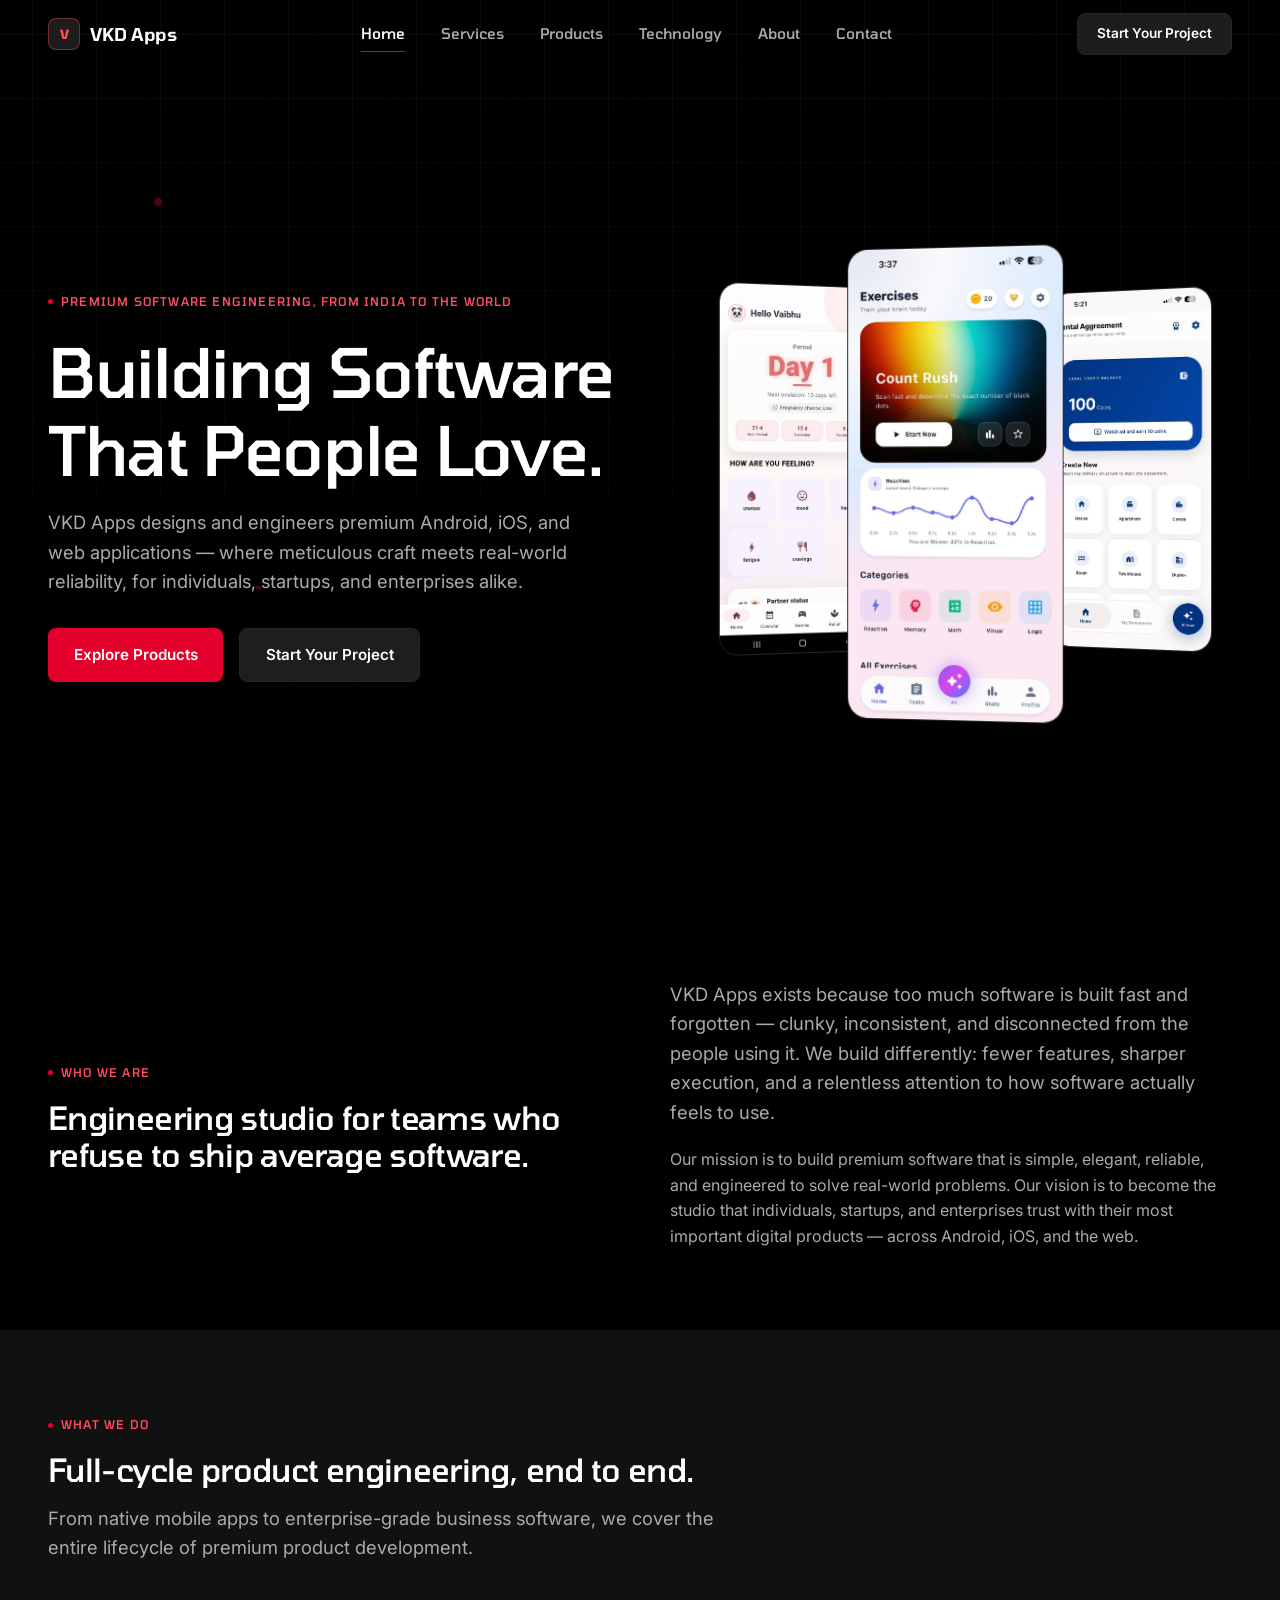
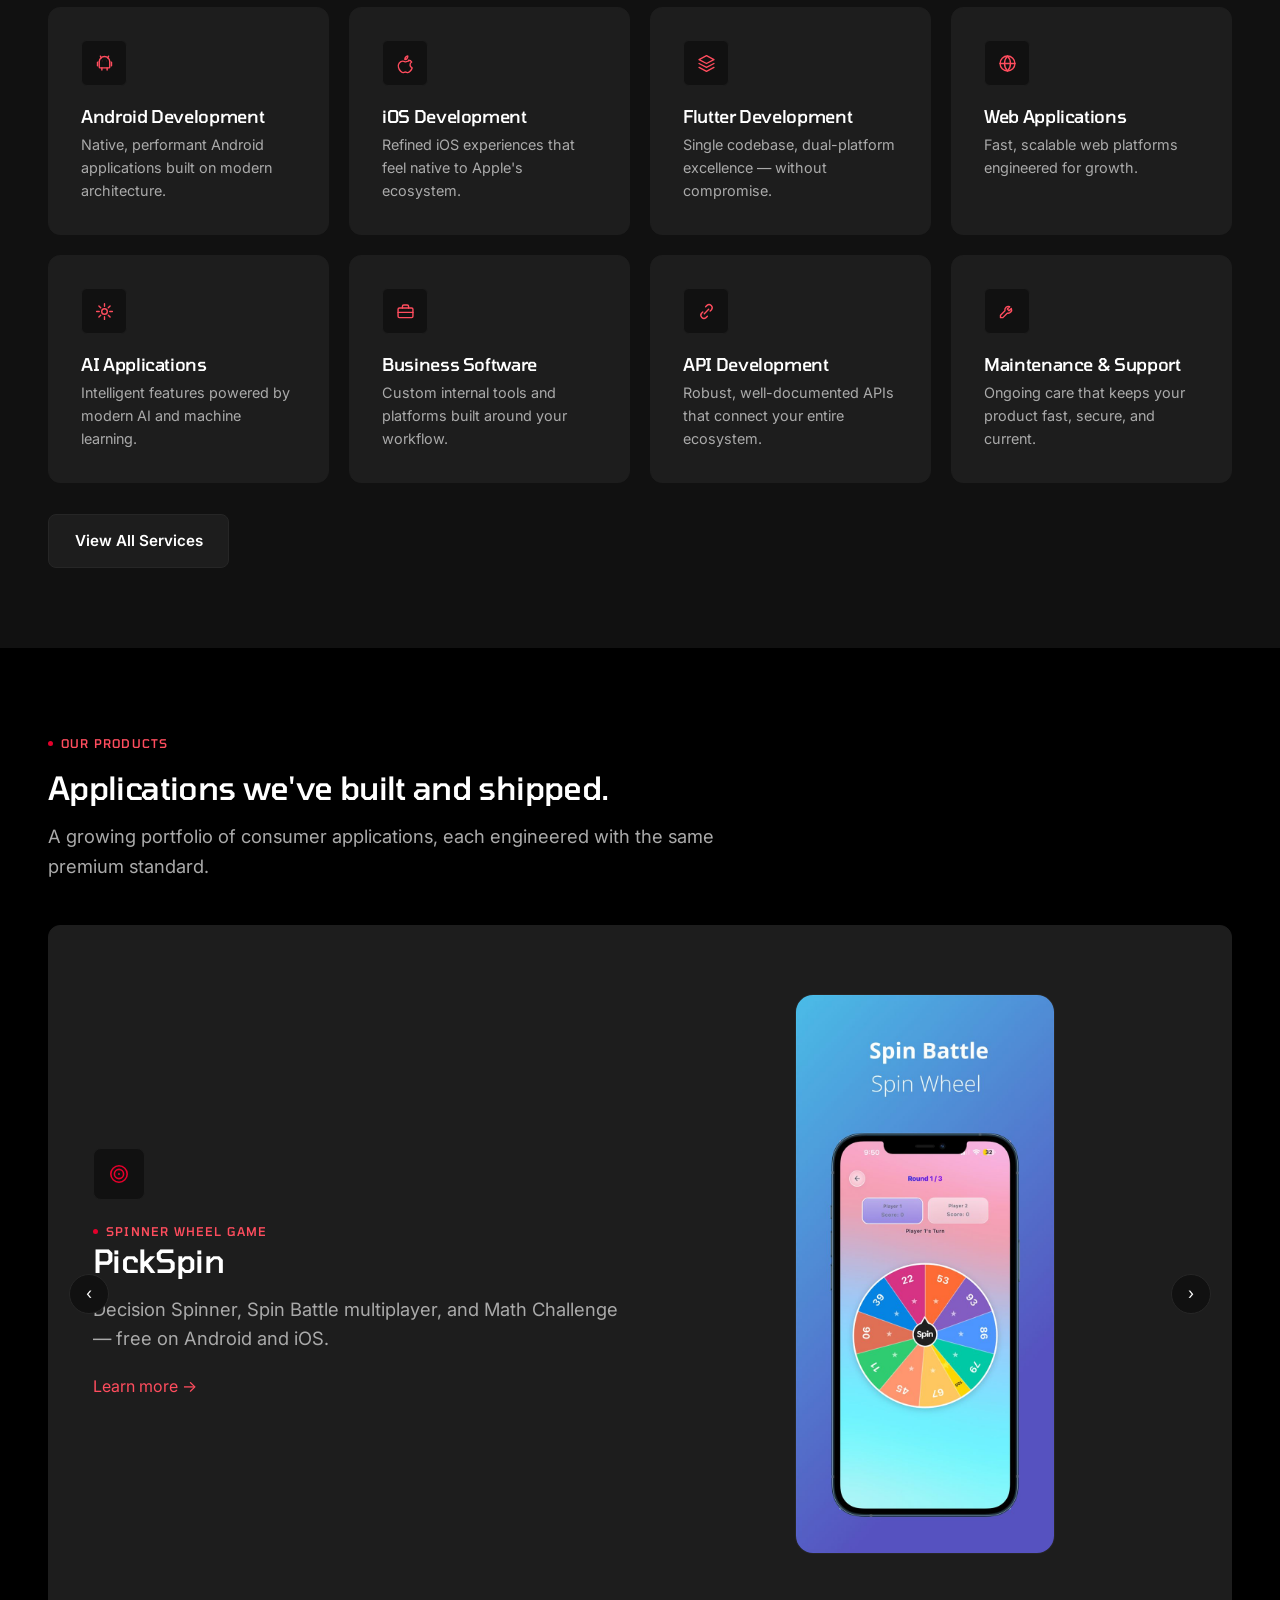
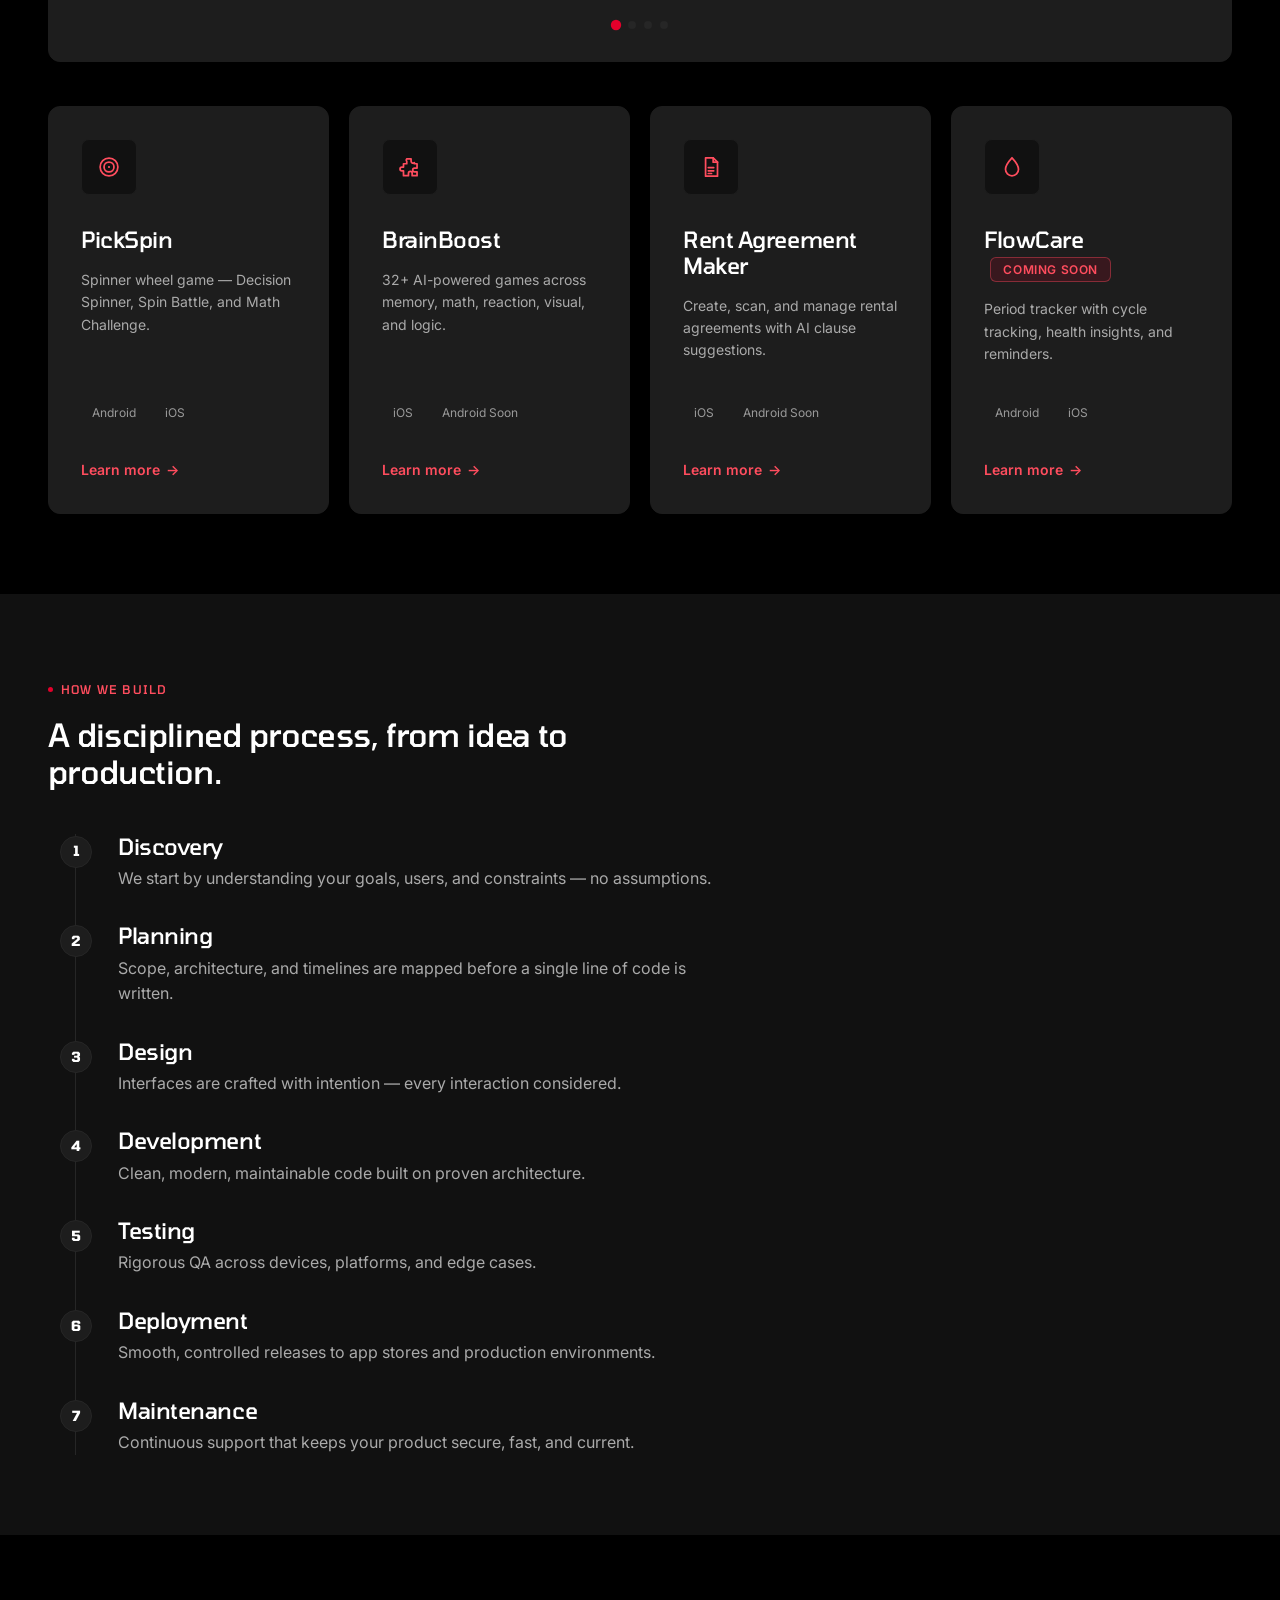
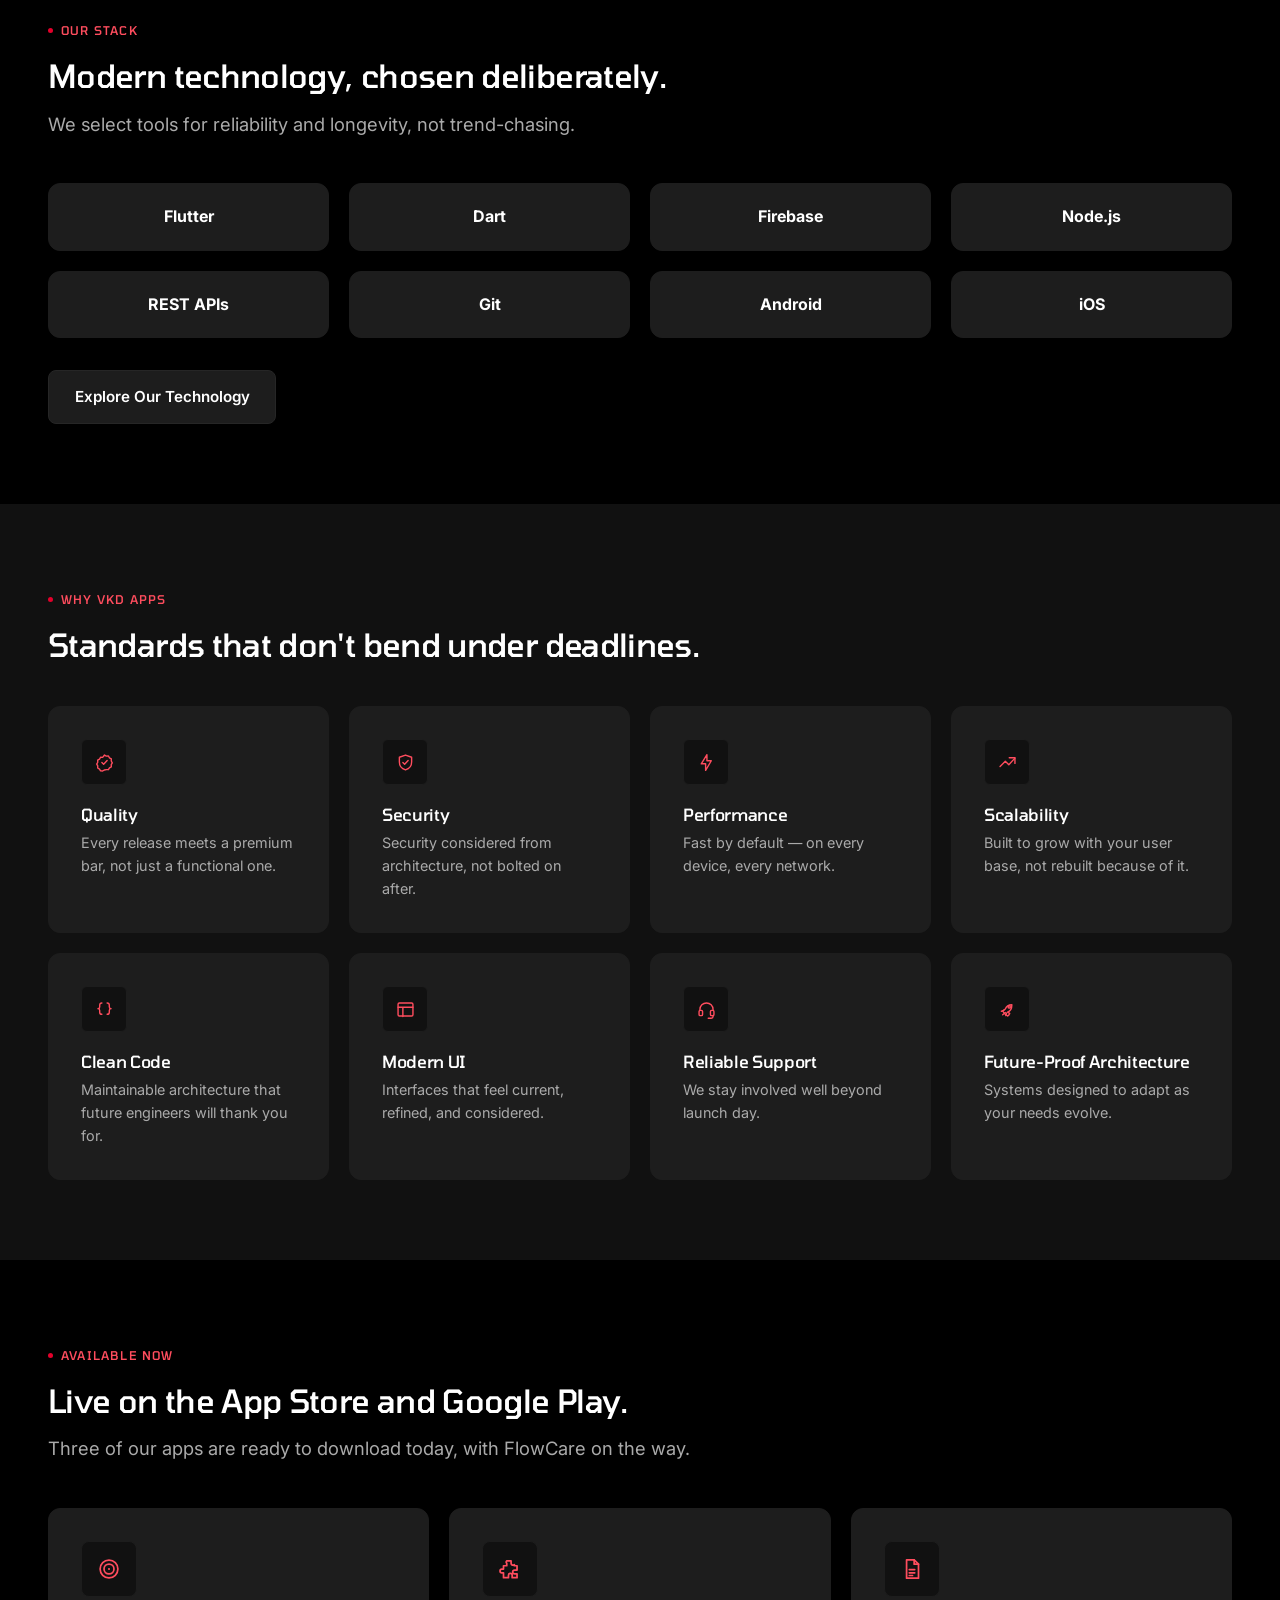
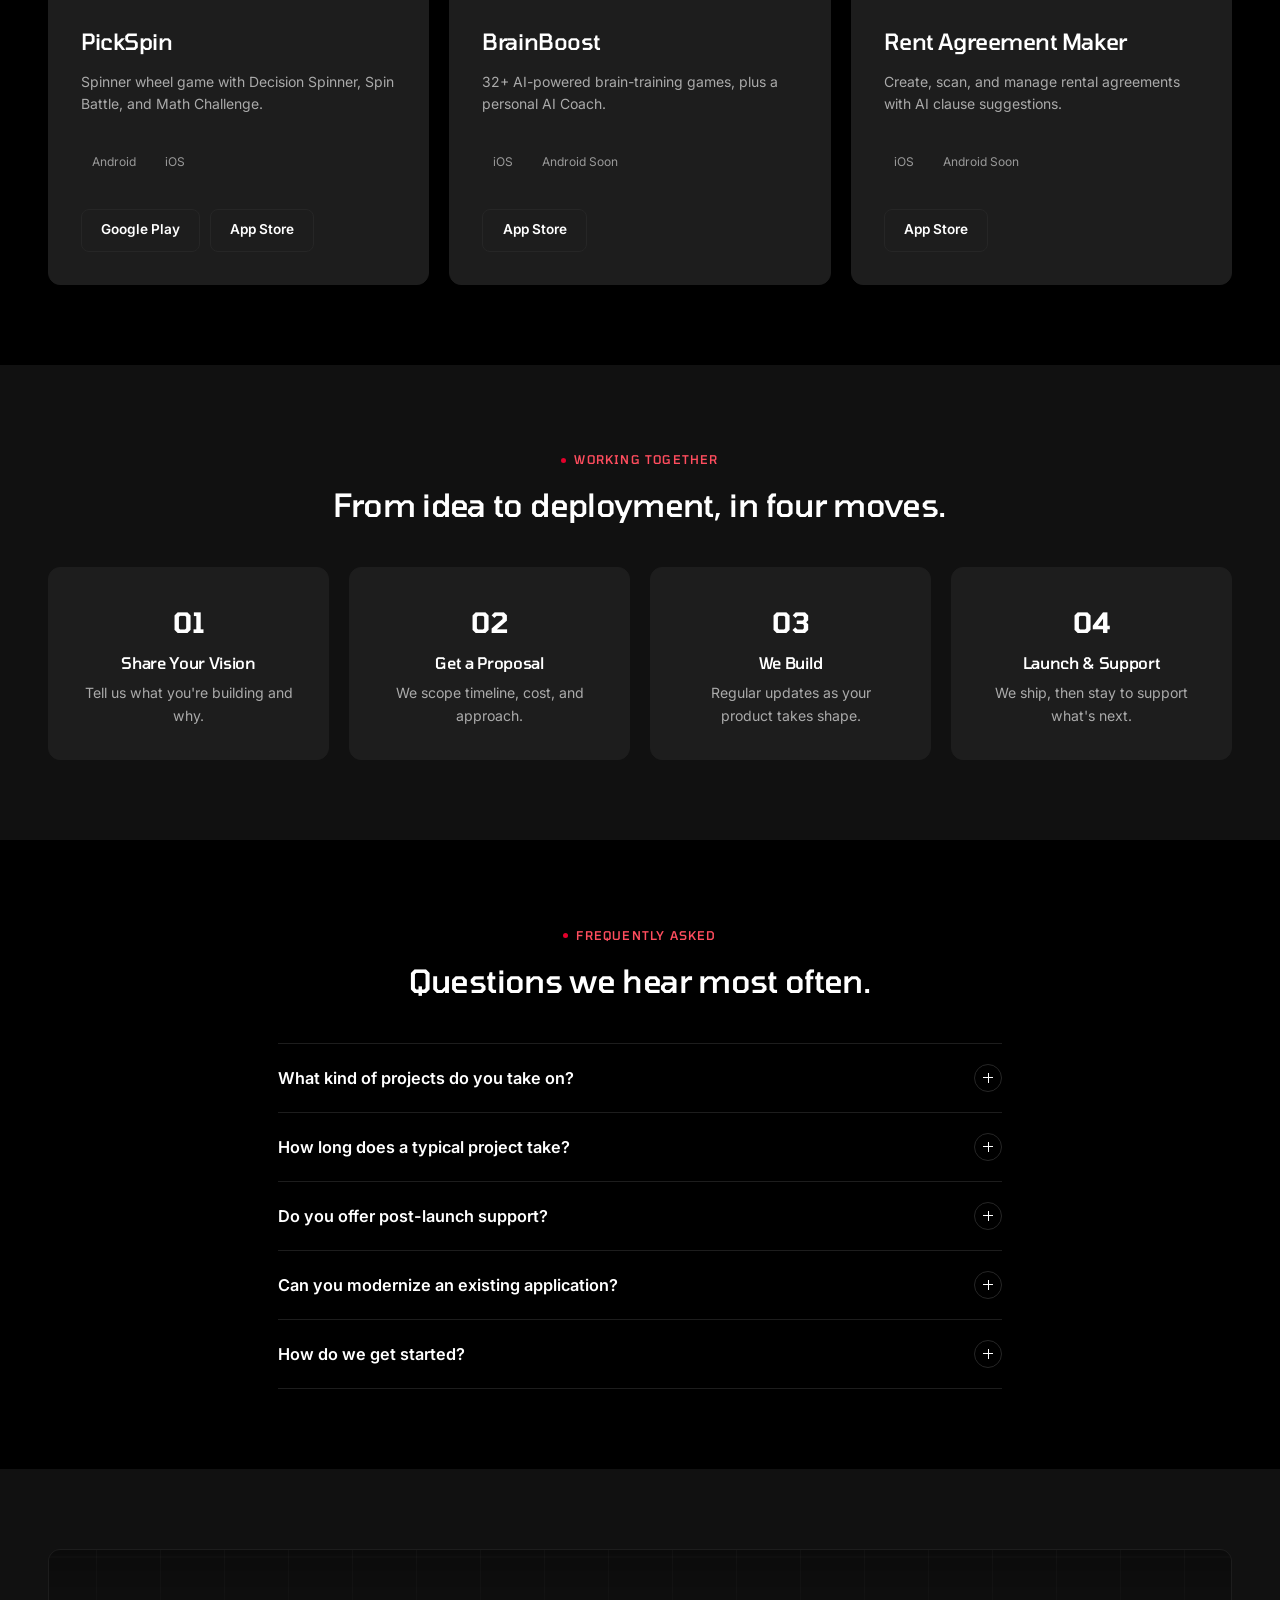
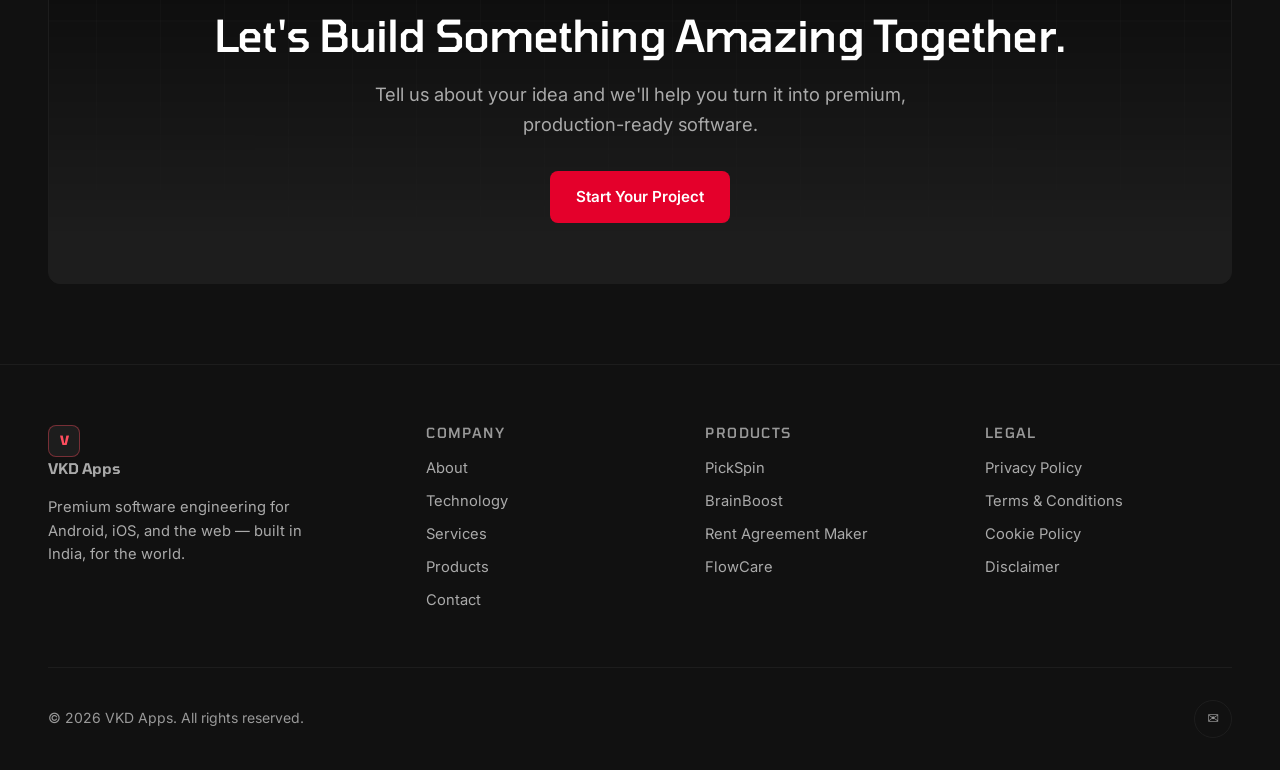
==== commit 4f991efb: "Use uploaded high-res app screenshots and add 3D product hero - Replace low-res 480x640 crops with w" ====
--- a/index.html
+++ b/index.html
@@ -106,24 +106,38 @@
   <!-- 1. HERO -->
   <section class="hero" style="padding-top:var(--nav-h); min-height:100svh; display:flex; align-items:center; overflow:hidden;">
     <div class="hero-mesh"></div>
-    <div class="hero-glow"></div>
     <div class="float-el" style="width:8px;height:8px;top:22%;left:12%;"></div>
     <div class="float-el" style="width:5px;height:5px;top:65%;left:20%;animation-delay:1.5s;"></div>
-    <div class="float-el" style="width:6px;height:6px;top:40%;left:85%;animation-delay:3s;"></div>
     <div class="float-el" style="width:4px;height:4px;top:78%;left:75%;animation-delay:.8s;"></div>
     <div class="container" style="position:relative; z-index:1; padding-block:var(--space-2xl);">
-      <div data-reveal>
-        <span class="eyebrow">Premium Software Engineering, from India to the World</span>
-      </div>
-      <h1 class="shimmer" style="font-size:var(--fs-hero); margin-top:var(--space-md); max-width:1000px;" data-reveal data-delay="80">
-        Building Software That People Love.
-      </h1>
-      <p class="lead" style="font-size:var(--fs-lead); color:var(--text-secondary); max-width:620px; margin-top:var(--space-md);" data-reveal data-delay="160">
-        VKD Apps designs and engineers premium Android, iOS, and web applications — where meticulous craft meets real-world reliability, for individuals, startups, and enterprises alike.
-      </p>
-      <div style="display:flex; gap:1rem; flex-wrap:wrap; margin-top:var(--space-lg);" data-reveal data-delay="240">
-        <span class="magnetic"><a href="products.html" class="btn btn-primary">Explore Products</a></span>
-        <span class="magnetic"><a href="contact.html" class="btn btn-secondary">Start Your Project</a></span>
+      <div class="hero-grid">
+        <div class="hero-copy">
+          <div data-reveal>
+            <span class="eyebrow">Premium Software Engineering, from India to the World</span>
+          </div>
+          <h1 style="font-size:var(--fs-hero); margin-top:var(--space-md);" data-reveal data-delay="80">
+            Building Software That People Love.
+          </h1>
+          <p class="lead" style="font-size:var(--fs-lead); color:var(--text-secondary); max-width:560px; margin-top:var(--space-md);" data-reveal data-delay="160">
+            VKD Apps designs and engineers premium Android, iOS, and web applications — where meticulous craft meets real-world reliability, for individuals, startups, and enterprises alike.
+          </p>
+          <div style="display:flex; gap:1rem; flex-wrap:wrap; margin-top:var(--space-lg);" data-reveal data-delay="240">
+            <a href="products.html" class="btn btn-primary">Explore Products</a>
+            <a href="contact.html" class="btn btn-secondary">Start Your Project</a>
+          </div>
+        </div>
+
+        <div class="hero-showcase" aria-hidden="true">
+          <div class="hero-phone hero-phone-left">
+            <div class="hero-phone-inner"><img src="assets/images/app/flowcare-1.jpg" alt="" width="640" height="1422" loading="eager" /></div>
+          </div>
+          <div class="hero-phone hero-phone-right">
+            <div class="hero-phone-inner"><img src="assets/images/app/rent-agreement-1.jpg" alt="" width="640" height="1387" loading="eager" /></div>
+          </div>
+          <div class="hero-phone hero-phone-front">
+            <div class="hero-phone-inner"><img src="assets/images/app/brainboost-1.jpg" alt="" width="640" height="1387" loading="eager" /></div>
+          </div>
+        </div>
       </div>
     </div>
   </section>
@@ -192,7 +206,7 @@
                 <p>Decision Spinner, Spin Battle multiplayer, and Math Challenge — free on Android and iOS.</p>
                 <a href="pickspin.html" class="card-link gradient-text">Learn more <span class="arrow">→</span></a>
               </div>
-              <img class="carousel-shot" src="assets/images/screenshots/pickspin-2.png" alt="PickSpin Decision Spinner screen" loading="eager" width="480" height="640" />
+              <img class="carousel-shot" src="assets/images/app/pickspin-2.jpg" alt="PickSpin Spin Battle multiplayer round with two players and the spinner wheel" loading="eager" width="700" height="1514" />
             </div>
 
             <div class="carousel-slide" data-carousel-slide>
@@ -203,7 +217,7 @@
                 <p>32+ AI-powered games plus a personal AI Coach — free on iOS, Android coming soon.</p>
                 <a href="brainboost.html" class="card-link gradient-text">Learn more <span class="arrow">→</span></a>
               </div>
-              <img class="carousel-shot" src="assets/images/screenshots/brainboost-2.png" alt="BrainBoost AI Coach screen" loading="eager" width="480" height="640" />
+              <img class="carousel-shot" src="assets/images/app/brainboost-1.jpg" alt="BrainBoost exercises screen with the Count Rush game and a reaction-time trend chart" loading="lazy" width="640" height="1387" />
             </div>
 
             <div class="carousel-slide" data-carousel-slide>
@@ -214,7 +228,7 @@
                 <p>AI clause suggestions, offline PDF export, and rent reminders — free on iOS, Android coming soon.</p>
                 <a href="rent-agreement-maker.html" class="card-link gradient-text">Learn more <span class="arrow">→</span></a>
               </div>
-              <img class="carousel-shot" src="assets/images/screenshots/rent-agreement-2.png" alt="Rent Agreement Maker AI health scanner screen" loading="eager" width="480" height="640" />
+              <img class="carousel-shot" src="assets/images/app/rent-agreement-2.jpg" alt="Rent Agreement Maker AI Agreement Health Scanner screen" loading="lazy" width="640" height="1387" />
             </div>
 
             <div class="carousel-slide" data-carousel-slide>
@@ -225,16 +239,7 @@
                 <p>A period tracker with cycle tracking, health insights, and gentle reminders — in development.</p>
                 <a href="flowcare.html" class="card-link gradient-text">Learn more <span class="arrow">→</span></a>
               </div>
-              <div class="device-mock" style="margin-inline:auto;">
-                <div class="device-frame">
-                  <div class="device-notch"></div>
-                  <div class="device-screen">
-                    <div class="device-icon"><svg class="icon" aria-hidden="true"><use href="assets/icons/sprite.svg#i-droplet"></use></svg></div>
-                    <div class="device-skeleton"><span></span><span></span><span></span></div>
-                    <span class="device-caption">Coming Soon</span>
-                  </div>
-                </div>
-              </div>
+              <img class="carousel-shot" src="assets/images/app/flowcare-1.jpg" alt="FlowCare home screen showing the current period day, next ovulation, and daily symptom logging" loading="lazy" width="640" height="1422" />
             </div>
 
           </div>
--- a/assets/css/base.css
+++ b/assets/css/base.css
@@ -22,6 +22,9 @@
 }
 
 img, svg, video { display: block; max-width: 100%; }
+/* Without this, the HTML height attribute is used verbatim and images render
+   stretched. Paired with width/height attributes it still reserves space (no CLS). */
+img { height: auto; }
 
 a { color: inherit; text-decoration: none; }
 
--- a/assets/css/components.css
+++ b/assets/css/components.css
@@ -580,3 +580,57 @@
   transition: background var(--dur-fast), transform var(--dur-fast);
 }
 .carousel-dot.active { background: var(--accent); transform: scale(1.3); }
+
+/* ---------- Hero product showcase (real screens, layered in depth) ---------- */
+.hero-grid {
+  display: grid;
+  grid-template-columns: 1.05fr .95fr;
+  align-items: center;
+  gap: var(--space-2xl);
+}
+@media (max-width: 900px) { .hero-grid { grid-template-columns: 1fr; gap: var(--space-xl); } }
+
+.hero-showcase {
+  position: relative;
+  perspective: 1600px;
+  height: clamp(380px, 44vw, 560px);
+}
+/* A single soft brand light behind the devices — light, not ornament. */
+.hero-showcase::before {
+  content: "";
+  position: absolute;
+  left: 50%; top: 50%;
+  width: 78%; aspect-ratio: 1;
+  transform: translate(-50%, -50%);
+  border-radius: 50%;
+  background: radial-gradient(circle, rgba(228, 0, 43, .30), rgba(228, 0, 43, 0) 68%);
+  filter: blur(26px);
+  pointer-events: none;
+}
+/* Outer element carries position + depth; inner carries the float, so the
+   two transforms never fight each other. */
+.hero-phone { position: absolute; left: 50%; top: 50%; transform-style: preserve-3d; }
+.hero-phone-inner {
+  border-radius: 20px;
+  border: 1px solid var(--border-strong);
+  overflow: hidden;
+  animation: heroFloat 9s ease-in-out infinite;
+  will-change: transform;
+}
+.hero-phone-inner img { display: block; width: 100%; height: auto; }
+.hero-phone-front { width: clamp(158px, 19vw, 212px); z-index: 3; transform: translate(-50%, -50%) rotateY(-10deg) translateZ(60px); }
+.hero-phone-left  { width: clamp(124px, 15vw, 170px); z-index: 2; transform: translate(-142%, -54%) rotateY(18deg) translateZ(-30px); }
+.hero-phone-right { width: clamp(124px, 15vw, 170px); z-index: 2; transform: translate(42%, -54%) rotateY(-22deg) translateZ(-30px); }
+.hero-phone-left .hero-phone-inner { animation-delay: -3s; }
+.hero-phone-right .hero-phone-inner { animation-delay: -6s; }
+@keyframes heroFloat {
+  0%, 100% { transform: translateY(0); }
+  50% { transform: translateY(-14px); }
+}
+@media (prefers-reduced-motion: reduce) { .hero-phone-inner { animation: none; } }
+/* On small screens keep one device, centred — never cramped, never overflowing. */
+@media (max-width: 640px) {
+  .hero-phone-left, .hero-phone-right { display: none; }
+  .hero-showcase { height: 420px; }
+  .hero-phone-front { width: clamp(190px, 54vw, 250px); transform: translate(-50%, -50%) rotateY(-8deg); }
+}
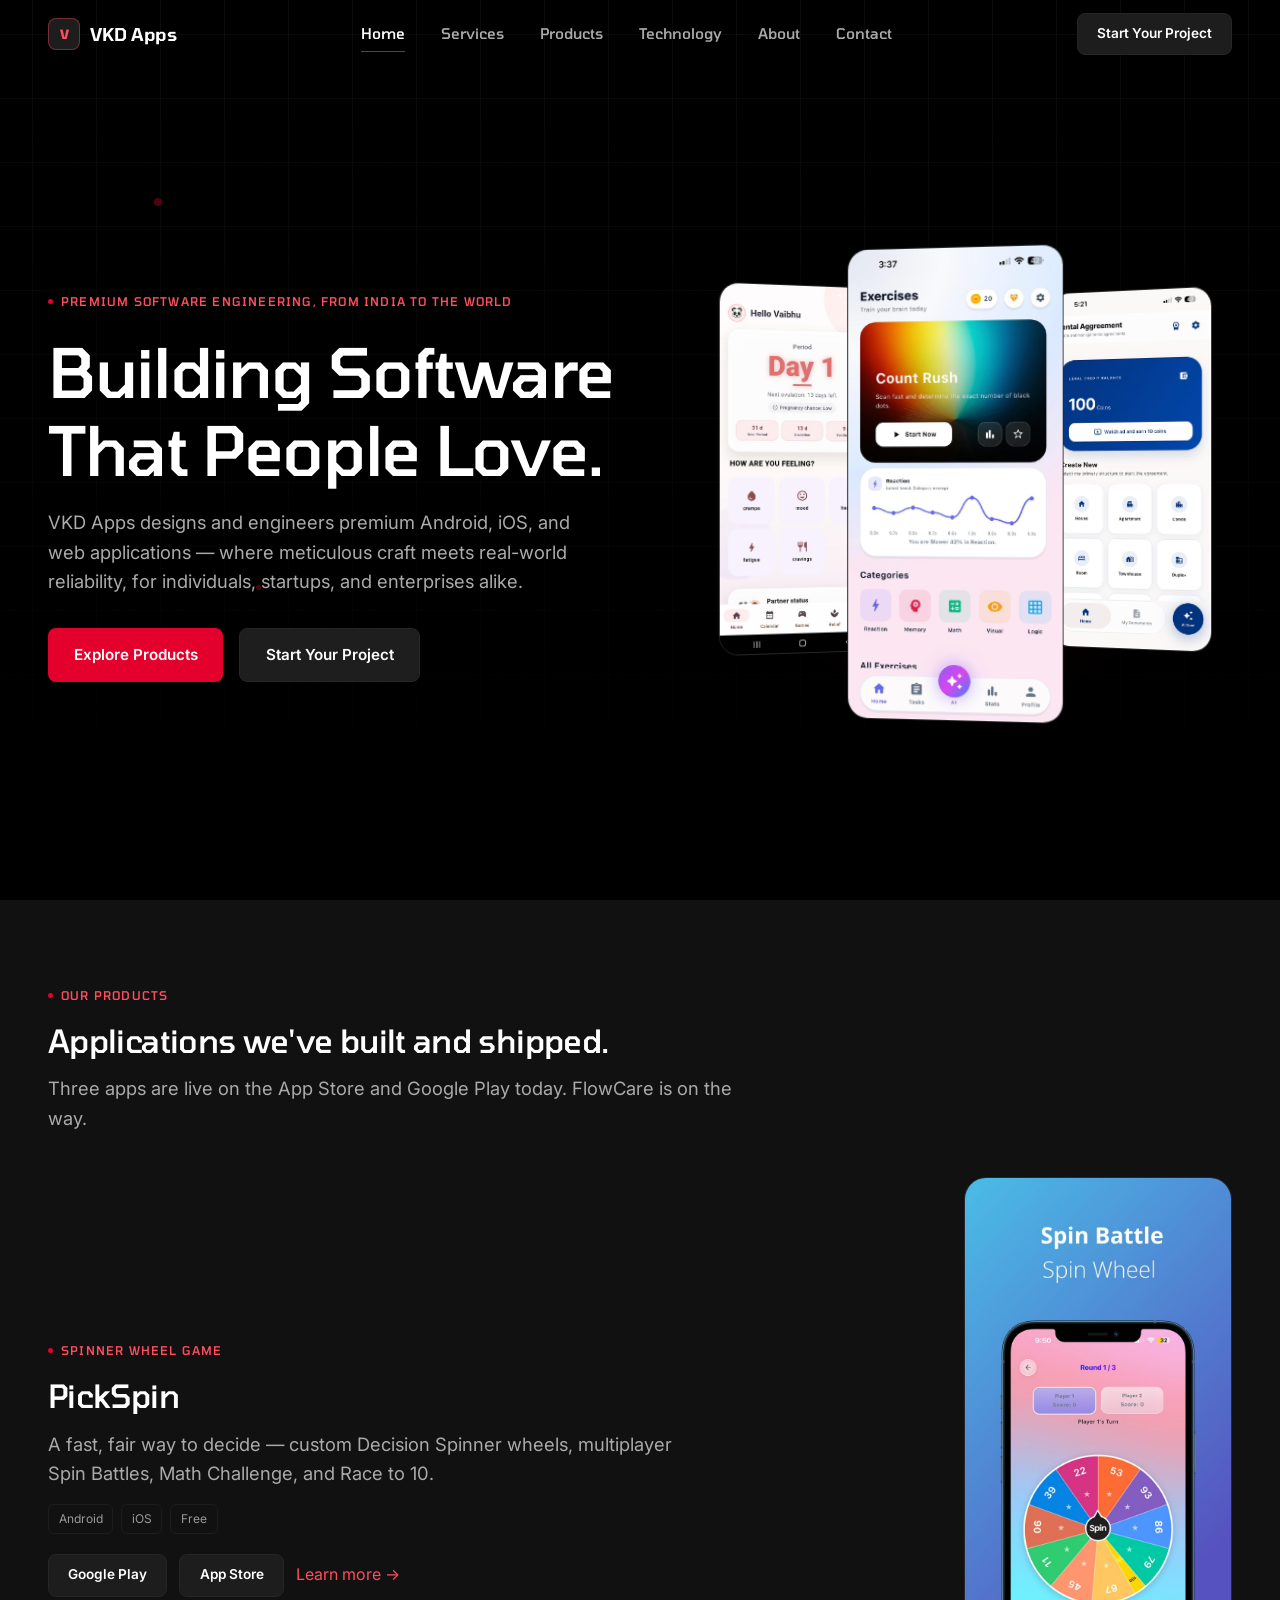
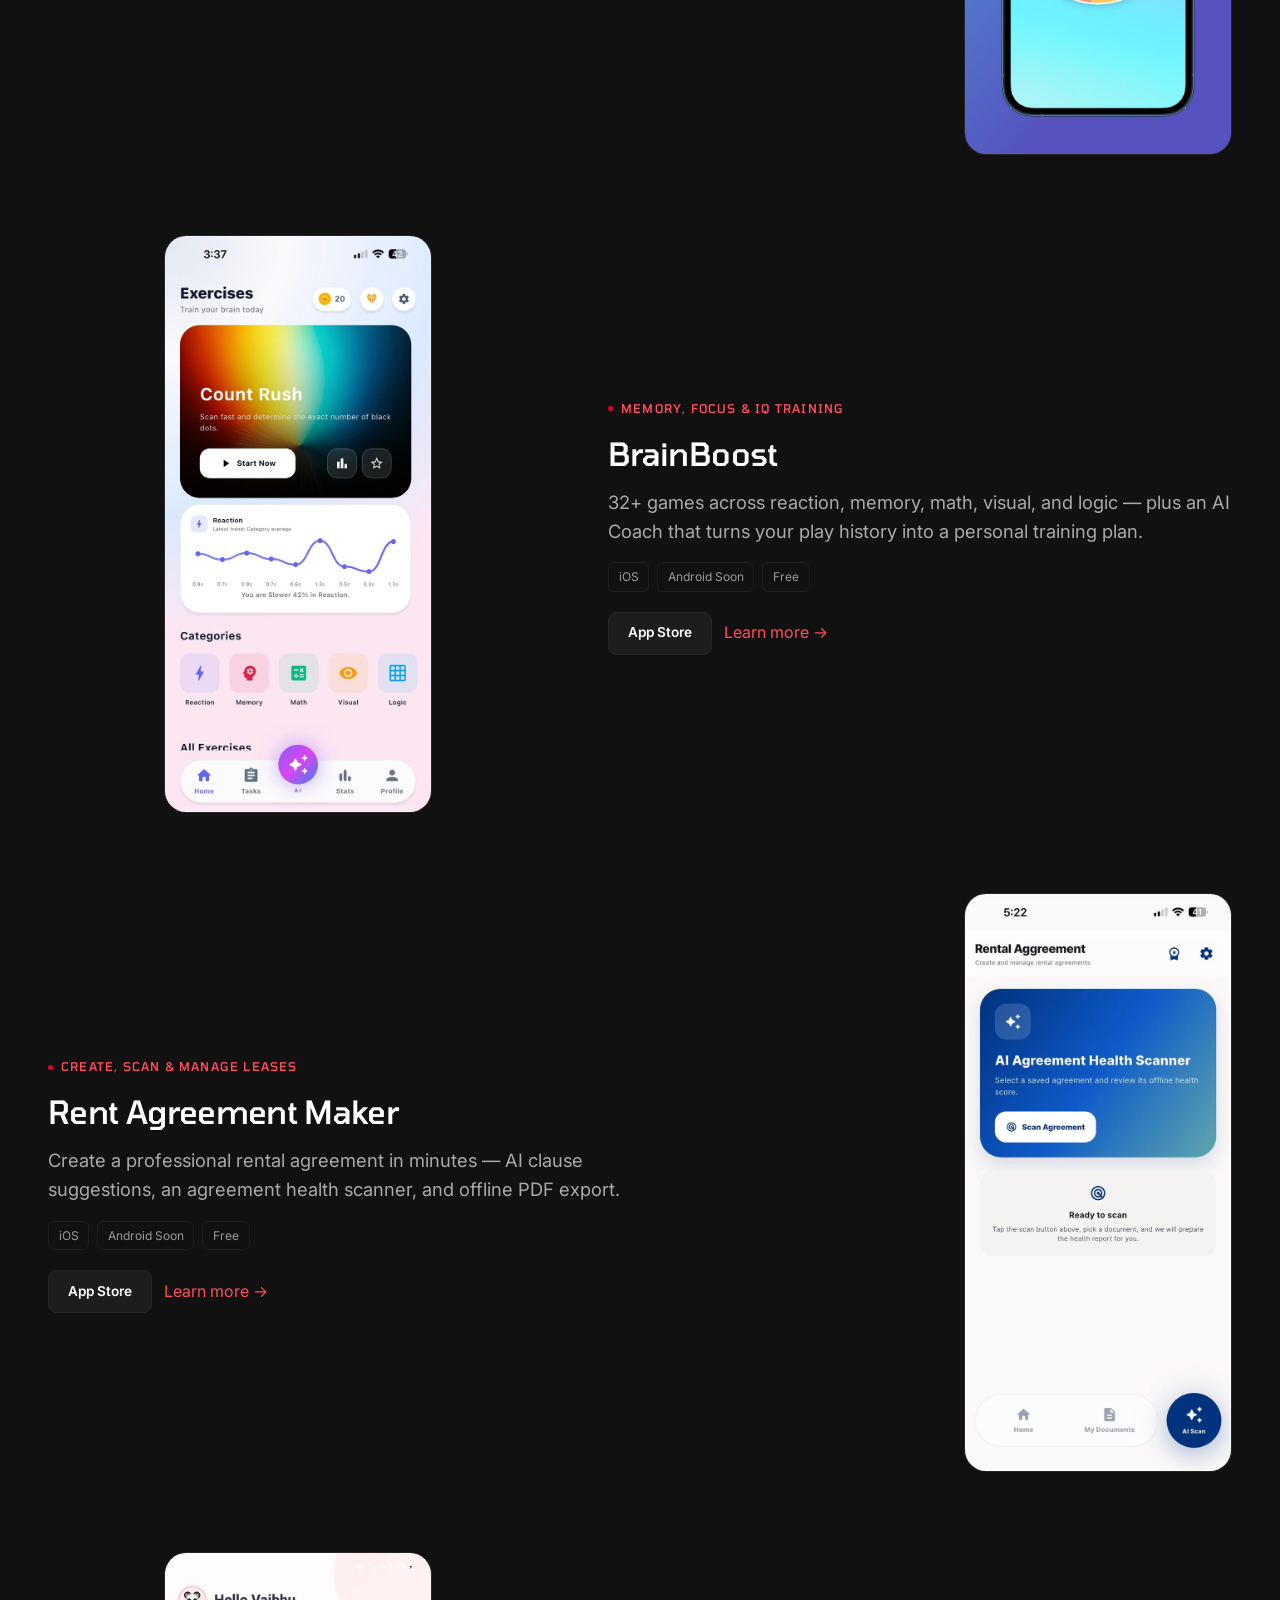
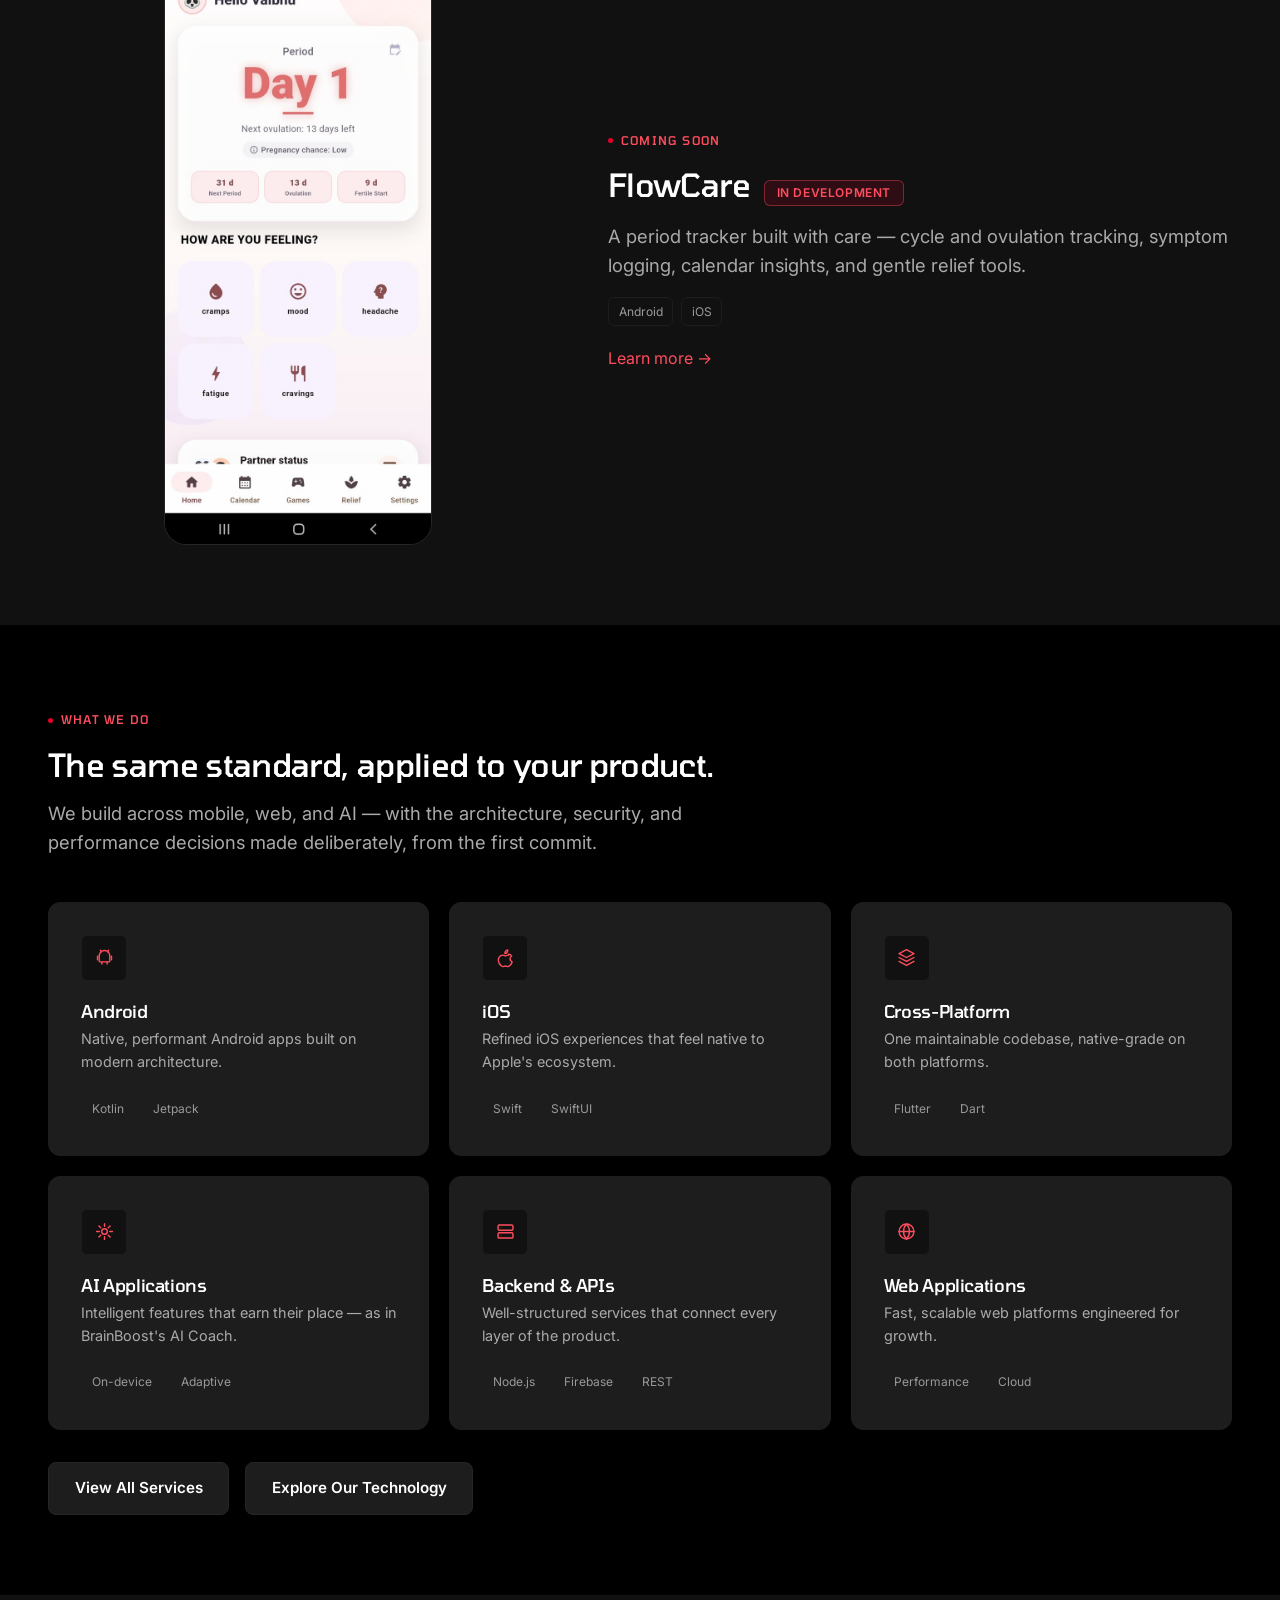
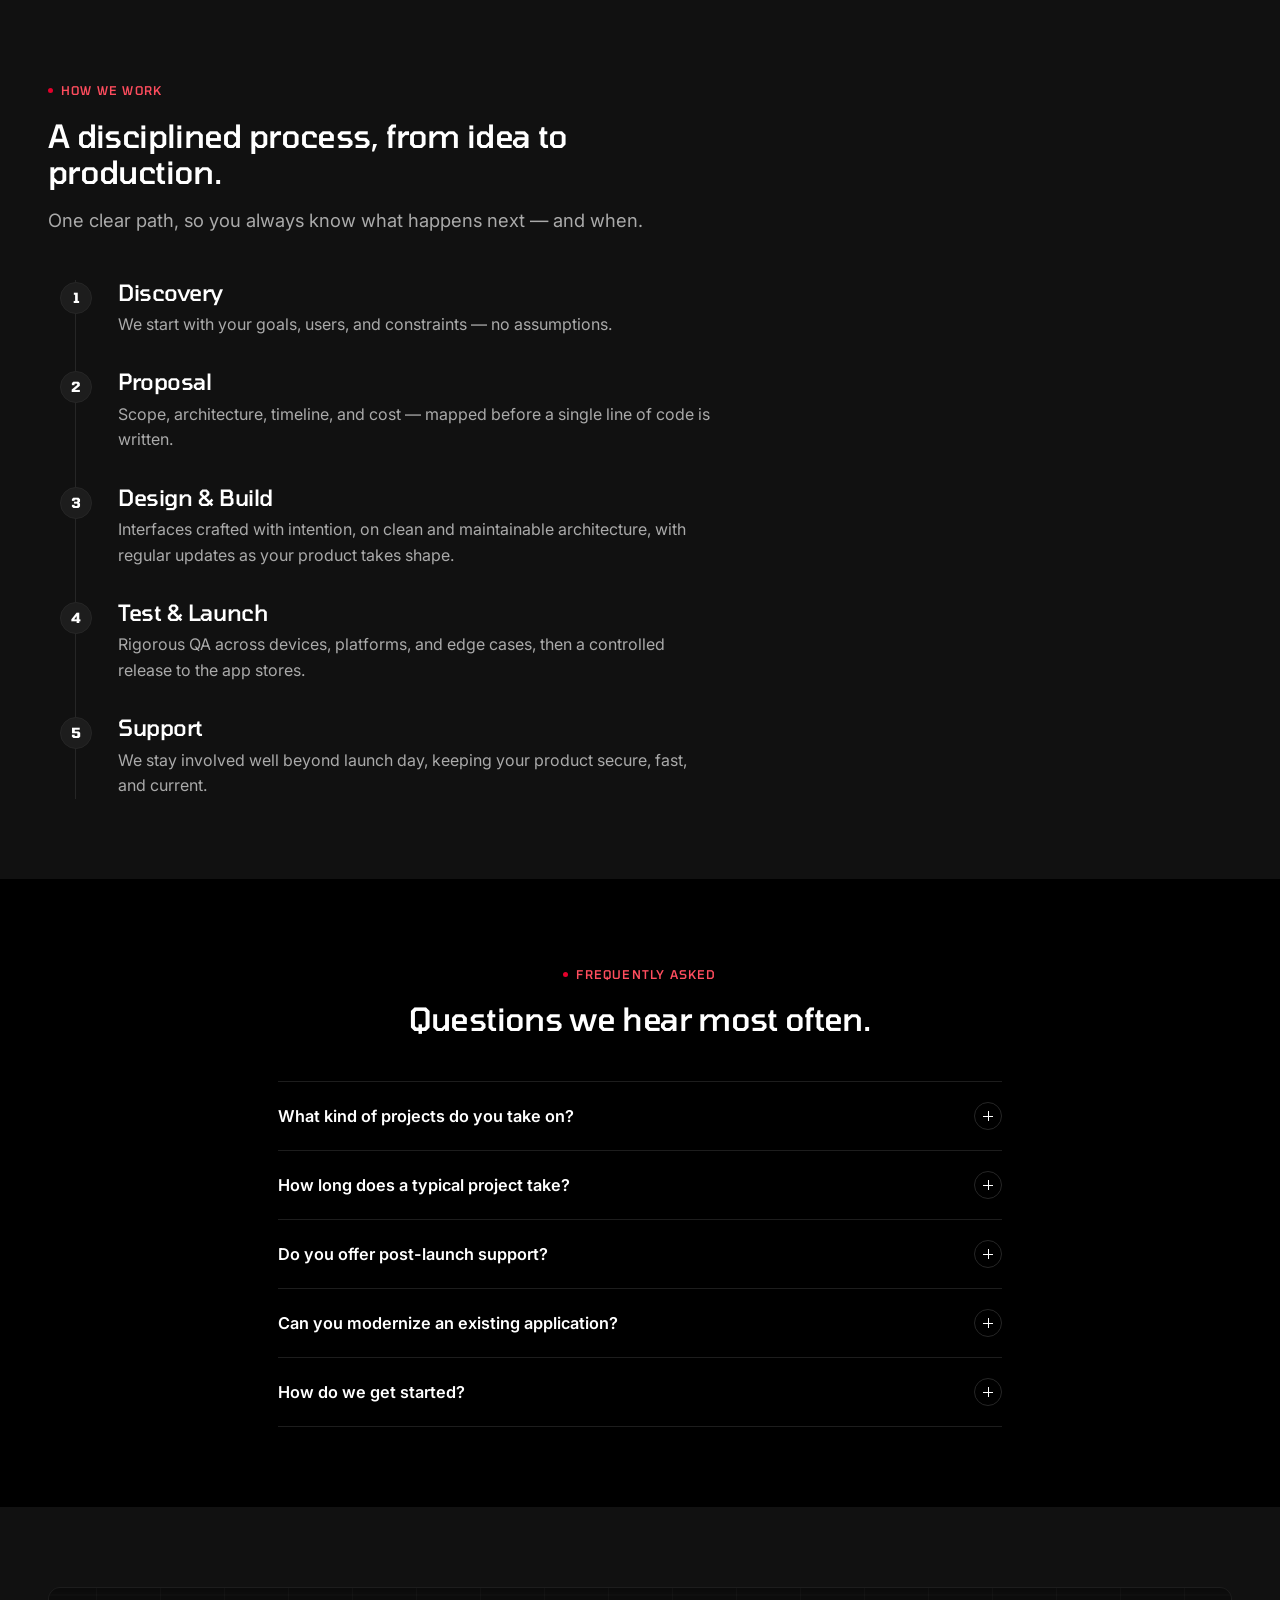
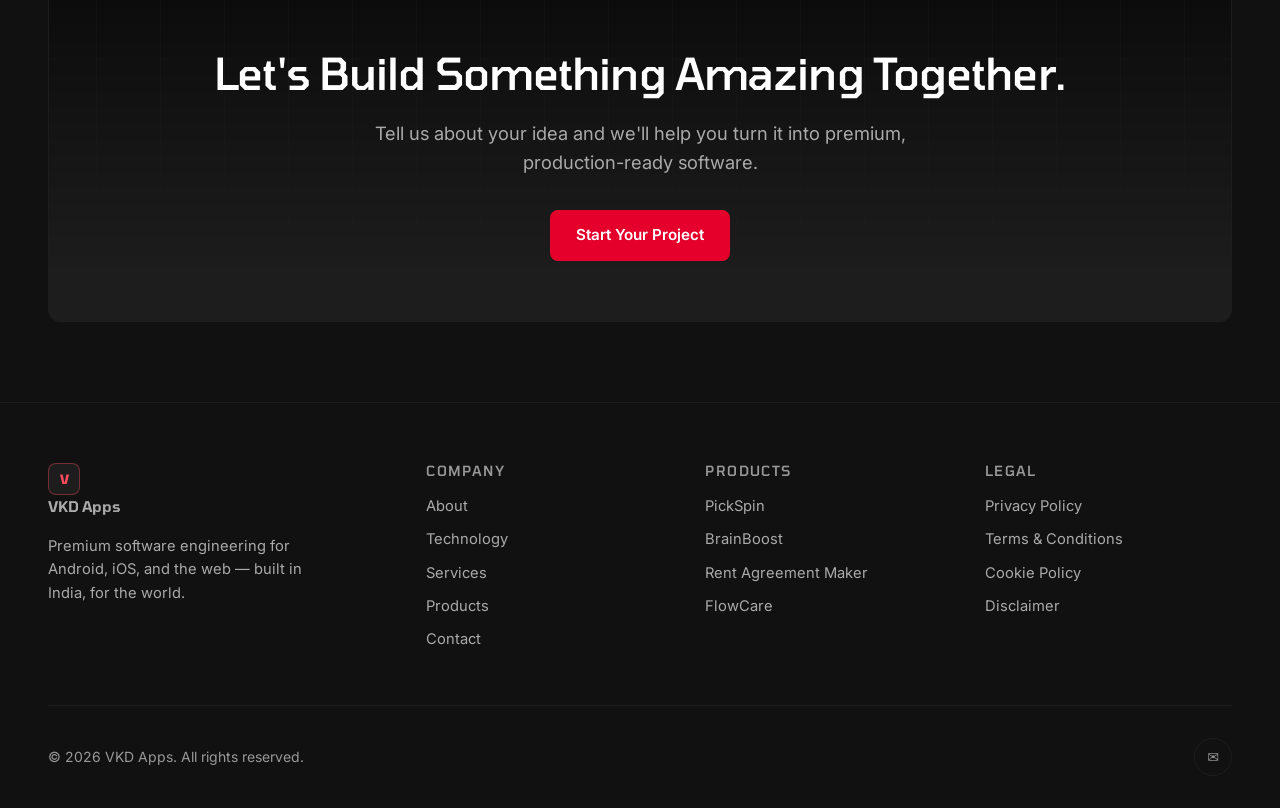
==== commit c6d28067: "Sprint 2: restructure homepage to the approved 7-section spine - 12 content sections -> 6: Hero, Pro" ====
--- a/index.html
+++ b/index.html
@@ -142,266 +142,148 @@
     </div>
   </section>
 
-  <!-- 2. COMPANY OVERVIEW -->
-  <section class="section-pad">
-    <div class="container">
-      <div class="grid grid-2" style="align-items:center; gap:var(--space-2xl);">
-        <div data-reveal>
-          <span class="eyebrow">Who We Are</span>
-          <h2 style="font-size:var(--fs-h2); margin-top:var(--space-sm);">Engineering studio for teams who refuse to ship average software.</h2>
-        </div>
-        <div data-reveal data-delay="120">
-          <p style="color:var(--text-secondary); font-size:var(--fs-lead); margin-bottom:var(--space-md);">
-            VKD Apps exists because too much software is built fast and forgotten — clunky, inconsistent, and disconnected from the people using it. We build differently: fewer features, sharper execution, and a relentless attention to how software actually feels to use.
-          </p>
-          <p style="color:var(--text-secondary);">
-            Our mission is to build premium software that is simple, elegant, reliable, and engineered to solve real-world problems. Our vision is to become the studio that individuals, startups, and enterprises trust with their most important digital products — across Android, iOS, and the web.
-          </p>
-        </div>
-      </div>
-    </div>
-  </section>
-
-  <!-- 3. SERVICES -->
+  <!-- 2. PRODUCTS — the proof leads -->
   <section class="section-pad" style="background:var(--bg-secondary);">
-    <div class="container">
-      <div class="section-head" data-reveal>
-        <span class="eyebrow">What We Do</span>
-        <h2>Full-cycle product engineering, end to end.</h2>
-        <p>From native mobile apps to enterprise-grade business software, we cover the entire lifecycle of premium product development.</p>
-      </div>
-      <div class="grid grid-4" data-stagger>
-        <div class="card tilt"><div class="card-icon"><svg class="icon" aria-hidden="true"><use href="assets/icons/sprite.svg#i-android"></use></svg></div><h3 style="font-size:1.1rem;margin-bottom:.4rem;">Android Development</h3><p style="color:var(--text-secondary);font-size:.9rem;">Native, performant Android applications built on modern architecture.</p></div>
-        <div class="card tilt"><div class="card-icon"><svg class="icon" aria-hidden="true"><use href="assets/icons/sprite.svg#i-apple"></use></svg></div><h3 style="font-size:1.1rem;margin-bottom:.4rem;">iOS Development</h3><p style="color:var(--text-secondary);font-size:.9rem;">Refined iOS experiences that feel native to Apple's ecosystem.</p></div>
-        <div class="card tilt"><div class="card-icon"><svg class="icon" aria-hidden="true"><use href="assets/icons/sprite.svg#i-layers"></use></svg></div><h3 style="font-size:1.1rem;margin-bottom:.4rem;">Flutter Development</h3><p style="color:var(--text-secondary);font-size:.9rem;">Single codebase, dual-platform excellence — without compromise.</p></div>
-        <div class="card tilt"><div class="card-icon"><svg class="icon" aria-hidden="true"><use href="assets/icons/sprite.svg#i-globe"></use></svg></div><h3 style="font-size:1.1rem;margin-bottom:.4rem;">Web Applications</h3><p style="color:var(--text-secondary);font-size:.9rem;">Fast, scalable web platforms engineered for growth.</p></div>
-        <div class="card tilt"><div class="card-icon"><svg class="icon" aria-hidden="true"><use href="assets/icons/sprite.svg#i-ai"></use></svg></div><h3 style="font-size:1.1rem;margin-bottom:.4rem;">AI Applications</h3><p style="color:var(--text-secondary);font-size:.9rem;">Intelligent features powered by modern AI and machine learning.</p></div>
-        <div class="card tilt"><div class="card-icon"><svg class="icon" aria-hidden="true"><use href="assets/icons/sprite.svg#i-briefcase"></use></svg></div><h3 style="font-size:1.1rem;margin-bottom:.4rem;">Business Software</h3><p style="color:var(--text-secondary);font-size:.9rem;">Custom internal tools and platforms built around your workflow.</p></div>
-        <div class="card tilt"><div class="card-icon"><svg class="icon" aria-hidden="true"><use href="assets/icons/sprite.svg#i-link"></use></svg></div><h3 style="font-size:1.1rem;margin-bottom:.4rem;">API Development</h3><p style="color:var(--text-secondary);font-size:.9rem;">Robust, well-documented APIs that connect your entire ecosystem.</p></div>
-        <div class="card tilt"><div class="card-icon"><svg class="icon" aria-hidden="true"><use href="assets/icons/sprite.svg#i-wrench"></use></svg></div><h3 style="font-size:1.1rem;margin-bottom:.4rem;">Maintenance &amp; Support</h3><p style="color:var(--text-secondary);font-size:.9rem;">Ongoing care that keeps your product fast, secure, and current.</p></div>
-      </div>
-      <div style="margin-top:var(--space-lg);" data-reveal>
-        <a href="services.html" class="btn btn-secondary">View All Services</a>
-      </div>
-    </div>
-  </section>
-
-  <!-- 4. PRODUCTS SHOWCASE -->
-  <section class="section-pad">
     <div class="container">
       <div class="section-head" data-reveal>
         <span class="eyebrow">Our Products</span>
         <h2>Applications we've built and shipped.</h2>
-        <p>A growing portfolio of consumer applications, each engineered with the same premium standard.</p>
-      </div>
-      <div class="carousel" data-carousel data-reveal>
-        <div class="carousel-viewport">
-          <div class="carousel-track" data-carousel-track>
-
-            <div class="carousel-slide" data-carousel-slide>
-              <div>
-                <div class="carousel-glyph"><svg class="icon" aria-hidden="true"><use href="assets/icons/sprite.svg#i-target"></use></svg></div>
-                <span class="eyebrow">Spinner Wheel Game</span>
-                <h3>PickSpin</h3>
-                <p>Decision Spinner, Spin Battle multiplayer, and Math Challenge — free on Android and iOS.</p>
-                <a href="pickspin.html" class="card-link gradient-text">Learn more <span class="arrow">→</span></a>
-              </div>
-              <img class="carousel-shot" src="assets/images/app/pickspin-2.jpg" alt="PickSpin Spin Battle multiplayer round with two players and the spinner wheel" loading="eager" width="700" height="1514" />
-            </div>
-
-            <div class="carousel-slide" data-carousel-slide>
-              <div>
-                <div class="carousel-glyph"><svg class="icon" aria-hidden="true"><use href="assets/icons/sprite.svg#i-puzzle"></use></svg></div>
-                <span class="eyebrow">Memory, Focus &amp; IQ Training</span>
-                <h3>BrainBoost</h3>
-                <p>32+ AI-powered games plus a personal AI Coach — free on iOS, Android coming soon.</p>
-                <a href="brainboost.html" class="card-link gradient-text">Learn more <span class="arrow">→</span></a>
-              </div>
-              <img class="carousel-shot" src="assets/images/app/brainboost-1.jpg" alt="BrainBoost exercises screen with the Count Rush game and a reaction-time trend chart" loading="lazy" width="640" height="1387" />
-            </div>
-
-            <div class="carousel-slide" data-carousel-slide>
-              <div>
-                <div class="carousel-glyph"><svg class="icon" aria-hidden="true"><use href="assets/icons/sprite.svg#i-file-text"></use></svg></div>
-                <span class="eyebrow">Create, Scan &amp; Manage Leases</span>
-                <h3>Rent Agreement Maker</h3>
-                <p>AI clause suggestions, offline PDF export, and rent reminders — free on iOS, Android coming soon.</p>
-                <a href="rent-agreement-maker.html" class="card-link gradient-text">Learn more <span class="arrow">→</span></a>
-              </div>
-              <img class="carousel-shot" src="assets/images/app/rent-agreement-2.jpg" alt="Rent Agreement Maker AI Agreement Health Scanner screen" loading="lazy" width="640" height="1387" />
-            </div>
-
-            <div class="carousel-slide" data-carousel-slide>
-              <div>
-                <div class="carousel-glyph"><svg class="icon" aria-hidden="true"><use href="assets/icons/sprite.svg#i-droplet"></use></svg></div>
-                <span class="eyebrow">Coming Soon</span>
-                <h3>FlowCare</h3>
-                <p>A period tracker with cycle tracking, health insights, and gentle reminders — in development.</p>
-                <a href="flowcare.html" class="card-link gradient-text">Learn more <span class="arrow">→</span></a>
-              </div>
-              <img class="carousel-shot" src="assets/images/app/flowcare-1.jpg" alt="FlowCare home screen showing the current period day, next ovulation, and daily symptom logging" loading="lazy" width="640" height="1422" />
-            </div>
-
-          </div>
-        </div>
-        <button class="carousel-nav prev" data-carousel-prev aria-label="Previous product">‹</button>
-        <button class="carousel-nav next" data-carousel-next aria-label="Next product">›</button>
-        <div class="carousel-dots" data-carousel-dots></div>
-      </div>
-
-      <div class="grid grid-4" data-stagger style="margin-top:var(--space-xl);">
-        <a href="pickspin.html" class="card product-card tilt">
-          <div class="product-glyph"><svg class="icon" aria-hidden="true"><use href="assets/icons/sprite.svg#i-target"></use></svg></div>
-          <h3>PickSpin</h3>
-          <p>Spinner wheel game — Decision Spinner, Spin Battle, and Math Challenge.</p>
-          <div class="tags"><span>Android</span><span>iOS</span></div>
-          <span class="card-link gradient-text">Learn more <span class="arrow">→</span></span>
-        </a>
-        <a href="brainboost.html" class="card product-card tilt">
-          <div class="product-glyph"><svg class="icon" aria-hidden="true"><use href="assets/icons/sprite.svg#i-puzzle"></use></svg></div>
-          <h3>BrainBoost</h3>
-          <p>32+ AI-powered games across memory, math, reaction, visual, and logic.</p>
-          <div class="tags"><span>iOS</span><span>Android Soon</span></div>
-          <span class="card-link gradient-text">Learn more <span class="arrow">→</span></span>
-        </a>
-        <a href="rent-agreement-maker.html" class="card product-card tilt">
-          <div class="product-glyph"><svg class="icon" aria-hidden="true"><use href="assets/icons/sprite.svg#i-file-text"></use></svg></div>
-          <h3>Rent Agreement Maker</h3>
-          <p>Create, scan, and manage rental agreements with AI clause suggestions.</p>
-          <div class="tags"><span>iOS</span><span>Android Soon</span></div>
-          <span class="card-link gradient-text">Learn more <span class="arrow">→</span></span>
-        </a>
-        <a href="flowcare.html" class="card product-card tilt">
-          <div class="product-glyph"><svg class="icon" aria-hidden="true"><use href="assets/icons/sprite.svg#i-droplet"></use></svg></div>
-          <h3>FlowCare <span class="badge badge-soon" style="margin-left:.4rem;">Coming Soon</span></h3>
-          <p>Period tracker with cycle tracking, health insights, and reminders.</p>
-          <div class="tags"><span>Android</span><span>iOS</span></div>
-          <span class="card-link gradient-text">Learn more <span class="arrow">→</span></span>
-        </a>
-      </div>
-    </div>
-  </section>
-
-  <!-- 7. DEVELOPMENT PROCESS -->
+        <p>Three apps are live on the App Store and Google Play today. FlowCare is on the way.</p>
+      </div>
+
+      <div class="product-row" data-reveal>
+        <div>
+          <span class="eyebrow">Spinner Wheel Game</span>
+          <h3 class="product-row-title">PickSpin</h3>
+          <p class="product-row-text">A fast, fair way to decide — custom Decision Spinner wheels, multiplayer Spin Battles, Math Challenge, and Race to 10.</p>
+          <div class="tag-row"><span>Android</span><span>iOS</span><span>Free</span></div>
+          <div class="product-row-actions">
+            <a href="https://play.google.com/store/apps/details?id=com.vkd.spinner.game" target="_blank" rel="noopener" class="btn btn-secondary btn-sm" aria-label="Download PickSpin on Google Play">Google Play</a>
+            <a href="https://apps.apple.com/in/app/pickspin-spinner-wheel-game/id6757425174" target="_blank" rel="noopener" class="btn btn-secondary btn-sm" aria-label="Download PickSpin on the App Store">App Store</a>
+            <a href="pickspin.html" class="card-link gradient-text">Learn more <span class="arrow">→</span></a>
+          </div>
+        </div>
+        <div class="product-row-media">
+          <div class="device-mock"><img class="shot-img" src="assets/images/app/pickspin-2.jpg" alt="PickSpin Spin Battle multiplayer round with two players and the spinner wheel" width="700" height="1514" loading="lazy" /></div>
+        </div>
+      </div>
+
+      <div class="product-row is-reversed" data-reveal>
+        <div>
+          <span class="eyebrow">Memory, Focus &amp; IQ Training</span>
+          <h3 class="product-row-title">BrainBoost</h3>
+          <p class="product-row-text">32+ games across reaction, memory, math, visual, and logic — plus an AI Coach that turns your play history into a personal training plan.</p>
+          <div class="tag-row"><span>iOS</span><span>Android Soon</span><span>Free</span></div>
+          <div class="product-row-actions">
+            <a href="https://apps.apple.com/in/app/brain-boost-ai-powered/id6758626335" target="_blank" rel="noopener" class="btn btn-secondary btn-sm" aria-label="Download BrainBoost on the App Store">App Store</a>
+            <a href="brainboost.html" class="card-link gradient-text">Learn more <span class="arrow">→</span></a>
+          </div>
+        </div>
+        <div class="product-row-media">
+          <div class="device-mock" style="animation-delay:-2s;"><img class="shot-img" src="assets/images/app/brainboost-1.jpg" alt="BrainBoost exercises screen with the Count Rush game and a reaction-time trend chart" width="640" height="1387" loading="lazy" /></div>
+        </div>
+      </div>
+
+      <div class="product-row" data-reveal>
+        <div>
+          <span class="eyebrow">Create, Scan &amp; Manage Leases</span>
+          <h3 class="product-row-title">Rent Agreement Maker</h3>
+          <p class="product-row-text">Create a professional rental agreement in minutes — AI clause suggestions, an agreement health scanner, and offline PDF export.</p>
+          <div class="tag-row"><span>iOS</span><span>Android Soon</span><span>Free</span></div>
+          <div class="product-row-actions">
+            <a href="https://apps.apple.com/in/app/rent-agreement-maker-ai/id6760934788" target="_blank" rel="noopener" class="btn btn-secondary btn-sm" aria-label="Download Rent Agreement Maker on the App Store">App Store</a>
+            <a href="rent-agreement-maker.html" class="card-link gradient-text">Learn more <span class="arrow">→</span></a>
+          </div>
+        </div>
+        <div class="product-row-media">
+          <div class="device-mock" style="animation-delay:-4s;"><img class="shot-img" src="assets/images/app/rent-agreement-2.jpg" alt="Rent Agreement Maker AI Agreement Health Scanner screen" width="640" height="1387" loading="lazy" /></div>
+        </div>
+      </div>
+
+      <div class="product-row is-reversed" data-reveal>
+        <div>
+          <span class="eyebrow">Coming Soon</span>
+          <h3 class="product-row-title">FlowCare <span class="badge badge-soon" style="margin-left:.4rem;">In Development</span></h3>
+          <p class="product-row-text">A period tracker built with care — cycle and ovulation tracking, symptom logging, calendar insights, and gentle relief tools.</p>
+          <div class="tag-row"><span>Android</span><span>iOS</span></div>
+          <div class="product-row-actions">
+            <a href="flowcare.html" class="card-link gradient-text">Learn more <span class="arrow">→</span></a>
+          </div>
+        </div>
+        <div class="product-row-media">
+          <div class="device-mock" style="animation-delay:-6s;"><img class="shot-img" src="assets/images/app/flowcare-1.jpg" alt="FlowCare home screen showing the current period day, next ovulation, and daily symptom logging" width="640" height="1422" loading="lazy" /></div>
+        </div>
+      </div>
+    </div>
+  </section>
+
+  <!-- 3. CAPABILITY — services explain, products prove -->
+  <section class="section-pad">
+    <div class="container">
+      <div class="section-head" data-reveal>
+        <span class="eyebrow">What We Do</span>
+        <h2>The same standard, applied to your product.</h2>
+        <p>We build across mobile, web, and AI — with the architecture, security, and performance decisions made deliberately, from the first commit.</p>
+      </div>
+      <div class="grid grid-3" data-stagger>
+        <div class="card">
+          <div class="card-icon"><svg class="icon" aria-hidden="true"><use href="assets/icons/sprite.svg#i-android"></use></svg></div>
+          <h3 style="font-size:1.1rem;margin-bottom:.4rem;">Android</h3>
+          <p style="color:var(--text-secondary);font-size:.9rem;">Native, performant Android apps built on modern architecture.</p>
+          <div class="tag-row"><span>Kotlin</span><span>Jetpack</span></div>
+        </div>
+        <div class="card">
+          <div class="card-icon"><svg class="icon" aria-hidden="true"><use href="assets/icons/sprite.svg#i-apple"></use></svg></div>
+          <h3 style="font-size:1.1rem;margin-bottom:.4rem;">iOS</h3>
+          <p style="color:var(--text-secondary);font-size:.9rem;">Refined iOS experiences that feel native to Apple's ecosystem.</p>
+          <div class="tag-row"><span>Swift</span><span>SwiftUI</span></div>
+        </div>
+        <div class="card">
+          <div class="card-icon"><svg class="icon" aria-hidden="true"><use href="assets/icons/sprite.svg#i-layers"></use></svg></div>
+          <h3 style="font-size:1.1rem;margin-bottom:.4rem;">Cross-Platform</h3>
+          <p style="color:var(--text-secondary);font-size:.9rem;">One maintainable codebase, native-grade on both platforms.</p>
+          <div class="tag-row"><span>Flutter</span><span>Dart</span></div>
+        </div>
+        <div class="card">
+          <div class="card-icon"><svg class="icon" aria-hidden="true"><use href="assets/icons/sprite.svg#i-ai"></use></svg></div>
+          <h3 style="font-size:1.1rem;margin-bottom:.4rem;">AI Applications</h3>
+          <p style="color:var(--text-secondary);font-size:.9rem;">Intelligent features that earn their place — as in BrainBoost's AI Coach.</p>
+          <div class="tag-row"><span>On-device</span><span>Adaptive</span></div>
+        </div>
+        <div class="card">
+          <div class="card-icon"><svg class="icon" aria-hidden="true"><use href="assets/icons/sprite.svg#i-server"></use></svg></div>
+          <h3 style="font-size:1.1rem;margin-bottom:.4rem;">Backend &amp; APIs</h3>
+          <p style="color:var(--text-secondary);font-size:.9rem;">Well-structured services that connect every layer of the product.</p>
+          <div class="tag-row"><span>Node.js</span><span>Firebase</span><span>REST</span></div>
+        </div>
+        <div class="card">
+          <div class="card-icon"><svg class="icon" aria-hidden="true"><use href="assets/icons/sprite.svg#i-globe"></use></svg></div>
+          <h3 style="font-size:1.1rem;margin-bottom:.4rem;">Web Applications</h3>
+          <p style="color:var(--text-secondary);font-size:.9rem;">Fast, scalable web platforms engineered for growth.</p>
+          <div class="tag-row"><span>Performance</span><span>Cloud</span></div>
+        </div>
+      </div>
+      <div style="display:flex; gap:1rem; flex-wrap:wrap; margin-top:var(--space-lg);" data-reveal>
+        <a href="services.html" class="btn btn-secondary">View All Services</a>
+        <a href="technology.html" class="btn btn-secondary">Explore Our Technology</a>
+      </div>
+    </div>
+  </section>
+
+  <!-- 4. HOW WE WORK -->
   <section class="section-pad" style="background:var(--bg-secondary);">
     <div class="container">
       <div class="section-head" data-reveal>
-        <span class="eyebrow">How We Build</span>
+        <span class="eyebrow">How We Work</span>
         <h2>A disciplined process, from idea to production.</h2>
+        <p>One clear path, so you always know what happens next — and when.</p>
       </div>
       <div class="timeline" data-reveal>
-        <div class="timeline-item"><div class="timeline-dot">1</div><h3>Discovery</h3><p style="max-width:60ch;">We start by understanding your goals, users, and constraints — no assumptions.</p></div>
-        <div class="timeline-item"><div class="timeline-dot">2</div><h3>Planning</h3><p style="max-width:60ch;">Scope, architecture, and timelines are mapped before a single line of code is written.</p></div>
-        <div class="timeline-item"><div class="timeline-dot">3</div><h3>Design</h3><p style="max-width:60ch;">Interfaces are crafted with intention — every interaction considered.</p></div>
-        <div class="timeline-item"><div class="timeline-dot">4</div><h3>Development</h3><p style="max-width:60ch;">Clean, modern, maintainable code built on proven architecture.</p></div>
-        <div class="timeline-item"><div class="timeline-dot">5</div><h3>Testing</h3><p style="max-width:60ch;">Rigorous QA across devices, platforms, and edge cases.</p></div>
-        <div class="timeline-item"><div class="timeline-dot">6</div><h3>Deployment</h3><p style="max-width:60ch;">Smooth, controlled releases to app stores and production environments.</p></div>
-        <div class="timeline-item"><div class="timeline-dot">7</div><h3>Maintenance</h3><p style="max-width:60ch;">Continuous support that keeps your product secure, fast, and current.</p></div>
-      </div>
-    </div>
-  </section>
-
-  <!-- 8. TECHNOLOGY STACK -->
-  <section class="section-pad">
-    <div class="container">
-      <div class="section-head" data-reveal>
-        <span class="eyebrow">Our Stack</span>
-        <h2>Modern technology, chosen deliberately.</h2>
-        <p>We select tools for reliability and longevity, not trend-chasing.</p>
-      </div>
-      <div class="grid grid-4" data-stagger>
-        <div class="card" style="text-align:center;padding:var(--space-md);"><strong>Flutter</strong></div>
-        <div class="card" style="text-align:center;padding:var(--space-md);"><strong>Dart</strong></div>
-        <div class="card" style="text-align:center;padding:var(--space-md);"><strong>Firebase</strong></div>
-        <div class="card" style="text-align:center;padding:var(--space-md);"><strong>Node.js</strong></div>
-        <div class="card" style="text-align:center;padding:var(--space-md);"><strong>REST APIs</strong></div>
-        <div class="card" style="text-align:center;padding:var(--space-md);"><strong>Git</strong></div>
-        <div class="card" style="text-align:center;padding:var(--space-md);"><strong>Android</strong></div>
-        <div class="card" style="text-align:center;padding:var(--space-md);"><strong>iOS</strong></div>
-      </div>
-      <div style="margin-top:var(--space-lg);" data-reveal>
-        <a href="technology.html" class="btn btn-secondary">Explore Our Technology</a>
-      </div>
-    </div>
-  </section>
-
-  <!-- 9. WHY CHOOSE US -->
-  <section class="section-pad" style="background:var(--bg-secondary);">
-    <div class="container">
-      <div class="section-head" data-reveal>
-        <span class="eyebrow">Why VKD Apps</span>
-        <h2>Standards that don't bend under deadlines.</h2>
-      </div>
-      <div class="grid grid-4" data-stagger>
-        <div class="card"><div class="card-icon"><svg class="icon" aria-hidden="true"><use href="assets/icons/sprite.svg#i-check-badge"></use></svg></div><h3 style="font-size:1.05rem;margin-bottom:.4rem;">Quality</h3><p style="color:var(--text-secondary);font-size:.9rem;">Every release meets a premium bar, not just a functional one.</p></div>
-        <div class="card"><div class="card-icon"><svg class="icon" aria-hidden="true"><use href="assets/icons/sprite.svg#i-shield"></use></svg></div><h3 style="font-size:1.05rem;margin-bottom:.4rem;">Security</h3><p style="color:var(--text-secondary);font-size:.9rem;">Security considered from architecture, not bolted on after.</p></div>
-        <div class="card"><div class="card-icon"><svg class="icon" aria-hidden="true"><use href="assets/icons/sprite.svg#i-bolt"></use></svg></div><h3 style="font-size:1.05rem;margin-bottom:.4rem;">Performance</h3><p style="color:var(--text-secondary);font-size:.9rem;">Fast by default — on every device, every network.</p></div>
-        <div class="card"><div class="card-icon"><svg class="icon" aria-hidden="true"><use href="assets/icons/sprite.svg#i-trending"></use></svg></div><h3 style="font-size:1.05rem;margin-bottom:.4rem;">Scalability</h3><p style="color:var(--text-secondary);font-size:.9rem;">Built to grow with your user base, not rebuilt because of it.</p></div>
-        <div class="card"><div class="card-icon"><svg class="icon" aria-hidden="true"><use href="assets/icons/sprite.svg#i-braces"></use></svg></div><h3 style="font-size:1.05rem;margin-bottom:.4rem;">Clean Code</h3><p style="color:var(--text-secondary);font-size:.9rem;">Maintainable architecture that future engineers will thank you for.</p></div>
-        <div class="card"><div class="card-icon"><svg class="icon" aria-hidden="true"><use href="assets/icons/sprite.svg#i-layout"></use></svg></div><h3 style="font-size:1.05rem;margin-bottom:.4rem;">Modern UI</h3><p style="color:var(--text-secondary);font-size:.9rem;">Interfaces that feel current, refined, and considered.</p></div>
-        <div class="card"><div class="card-icon"><svg class="icon" aria-hidden="true"><use href="assets/icons/sprite.svg#i-headset"></use></svg></div><h3 style="font-size:1.05rem;margin-bottom:.4rem;">Reliable Support</h3><p style="color:var(--text-secondary);font-size:.9rem;">We stay involved well beyond launch day.</p></div>
-        <div class="card"><div class="card-icon"><svg class="icon" aria-hidden="true"><use href="assets/icons/sprite.svg#i-rocket"></use></svg></div><h3 style="font-size:1.05rem;margin-bottom:.4rem;">Future-Proof Architecture</h3><p style="color:var(--text-secondary);font-size:.9rem;">Systems designed to adapt as your needs evolve.</p></div>
-      </div>
-    </div>
-  </section>
-
-  <!-- 10. AVAILABLE NOW -->
-  <section class="section-pad">
-    <div class="container">
-      <div class="section-head" data-reveal>
-        <span class="eyebrow">Available Now</span>
-        <h2>Live on the App Store and Google Play.</h2>
-        <p>Three of our apps are ready to download today, with FlowCare on the way.</p>
-      </div>
-      <div class="grid grid-3" data-stagger>
-
-        <div class="card product-card">
-          <div class="product-glyph"><svg class="icon" aria-hidden="true"><use href="assets/icons/sprite.svg#i-target"></use></svg></div>
-          <h3>PickSpin</h3>
-          <p>Spinner wheel game with Decision Spinner, Spin Battle, and Math Challenge.</p>
-          <div class="tags"><span>Android</span><span>iOS</span></div>
-          <div style="display:flex; gap:.6rem; flex-wrap:wrap; margin-top:var(--space-sm);">
-            <a href="https://play.google.com/store/apps/details?id=com.vkd.spinner.game" target="_blank" rel="noopener" class="btn btn-secondary btn-sm" aria-label="Download PickSpin on Google Play">Google Play</a>
-            <a href="https://apps.apple.com/in/app/pickspin-spinner-wheel-game/id6757425174" target="_blank" rel="noopener" class="btn btn-secondary btn-sm" aria-label="Download PickSpin on the App Store">App Store</a>
-          </div>
-        </div>
-
-        <div class="card product-card">
-          <div class="product-glyph"><svg class="icon" aria-hidden="true"><use href="assets/icons/sprite.svg#i-puzzle"></use></svg></div>
-          <h3>BrainBoost</h3>
-          <p>32+ AI-powered brain-training games, plus a personal AI Coach.</p>
-          <div class="tags"><span>iOS</span><span>Android Soon</span></div>
-          <div style="display:flex; gap:.6rem; flex-wrap:wrap; margin-top:var(--space-sm);">
-            <a href="https://apps.apple.com/in/app/brain-boost-ai-powered/id6758626335" target="_blank" rel="noopener" class="btn btn-secondary btn-sm" aria-label="Download BrainBoost on the App Store">App Store</a>
-          </div>
-        </div>
-
-        <div class="card product-card">
-          <div class="product-glyph"><svg class="icon" aria-hidden="true"><use href="assets/icons/sprite.svg#i-file-text"></use></svg></div>
-          <h3>Rent Agreement Maker</h3>
-          <p>Create, scan, and manage rental agreements with AI clause suggestions.</p>
-          <div class="tags"><span>iOS</span><span>Android Soon</span></div>
-          <div style="display:flex; gap:.6rem; flex-wrap:wrap; margin-top:var(--space-sm);">
-            <a href="https://apps.apple.com/in/app/rent-agreement-maker-ai/id6760934788" target="_blank" rel="noopener" class="btn btn-secondary btn-sm" aria-label="Download Rent Agreement Maker on the App Store">App Store</a>
-          </div>
-        </div>
-
-      </div>
-    </div>
-  </section>
-
-  <!-- 11. CLIENT PROCESS -->
-  <section class="section-pad" style="background:var(--bg-secondary);">
-    <div class="container">
-      <div class="section-head center" data-reveal>
-        <span class="eyebrow">Working Together</span>
-        <h2>From idea to deployment, in four moves.</h2>
-      </div>
-      <div class="grid grid-4" data-stagger>
-        <div class="card" style="text-align:center;"><div class="stat-number" style="font-size:1.75rem;">01</div><h3 style="font-size:1rem;margin:.6rem 0;">Share Your Vision</h3><p style="color:var(--text-secondary);font-size:.88rem;">Tell us what you're building and why.</p></div>
-        <div class="card" style="text-align:center;"><div class="stat-number" style="font-size:1.75rem;">02</div><h3 style="font-size:1rem;margin:.6rem 0;">Get a Proposal</h3><p style="color:var(--text-secondary);font-size:.88rem;">We scope timeline, cost, and approach.</p></div>
-        <div class="card" style="text-align:center;"><div class="stat-number" style="font-size:1.75rem;">03</div><h3 style="font-size:1rem;margin:.6rem 0;">We Build</h3><p style="color:var(--text-secondary);font-size:.88rem;">Regular updates as your product takes shape.</p></div>
-        <div class="card" style="text-align:center;"><div class="stat-number" style="font-size:1.75rem;">04</div><h3 style="font-size:1rem;margin:.6rem 0;">Launch &amp; Support</h3><p style="color:var(--text-secondary);font-size:.88rem;">We ship, then stay to support what's next.</p></div>
+        <div class="timeline-item"><div class="timeline-dot">1</div><h3>Discovery</h3><p style="max-width:60ch;">We start with your goals, users, and constraints — no assumptions.</p></div>
+        <div class="timeline-item"><div class="timeline-dot">2</div><h3>Proposal</h3><p style="max-width:60ch;">Scope, architecture, timeline, and cost — mapped before a single line of code is written.</p></div>
+        <div class="timeline-item"><div class="timeline-dot">3</div><h3>Design &amp; Build</h3><p style="max-width:60ch;">Interfaces crafted with intention, on clean and maintainable architecture, with regular updates as your product takes shape.</p></div>
+        <div class="timeline-item"><div class="timeline-dot">4</div><h3>Test &amp; Launch</h3><p style="max-width:60ch;">Rigorous QA across devices, platforms, and edge cases, then a controlled release to the app stores.</p></div>
+        <div class="timeline-item"><div class="timeline-dot">5</div><h3>Support</h3><p style="max-width:60ch;">We stay involved well beyond launch day, keeping your product secure, fast, and current.</p></div>
       </div>
     </div>
   </section>
--- a/assets/css/components.css
+++ b/assets/css/components.css
@@ -581,6 +581,28 @@
 }
 .carousel-dot.active { background: var(--accent); transform: scale(1.3); }
 
+/* ---------- Product rows — one product, one idea, alternating sides ---------- */
+.product-row {
+  display: grid;
+  grid-template-columns: 1fr auto;
+  align-items: center;
+  gap: var(--space-2xl);
+}
+.product-row + .product-row { margin-top: var(--space-3xl); }
+.product-row.is-reversed .product-row-media { order: -1; }
+.product-row-title { font-size: var(--fs-h2); margin-top: var(--space-sm); }
+.product-row-text { color: var(--text-secondary); font-size: var(--fs-lead); margin-top: var(--space-sm); max-width: 52ch; }
+.product-row-actions { display: flex; align-items: center; gap: .75rem; flex-wrap: wrap; margin-top: var(--space-md); }
+.product-row-media { display: flex; justify-content: center; }
+.product-row-media .device-mock .shot-img { width: clamp(200px, 24vw, 268px); }
+@media (max-width: 800px) {
+  .product-row { grid-template-columns: 1fr; gap: var(--space-lg); }
+  /* Screen first on mobile — the product does the talking. */
+  .product-row .product-row-media,
+  .product-row.is-reversed .product-row-media { order: -1; }
+  .product-row + .product-row { margin-top: var(--space-2xl); }
+}
+
 /* ---------- Hero product showcase (real screens, layered in depth) ---------- */
 .hero-grid {
   display: grid;
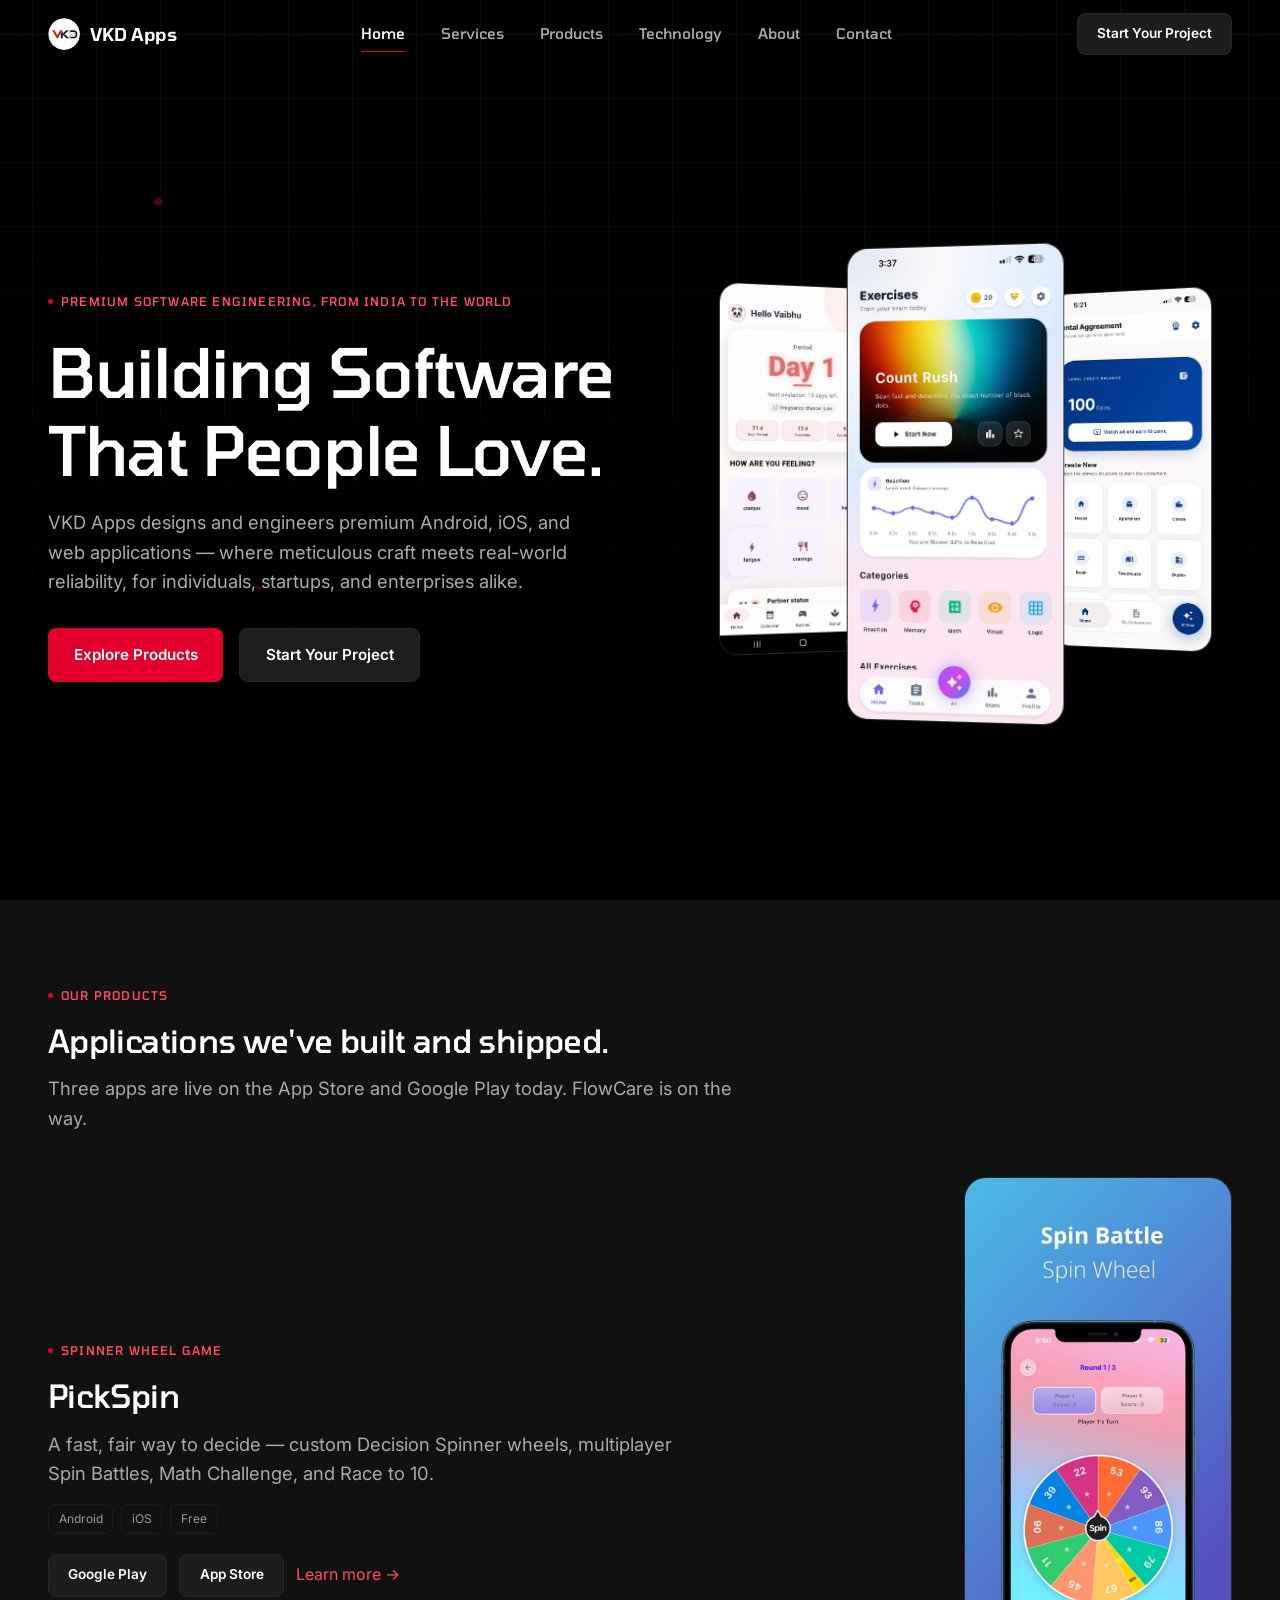
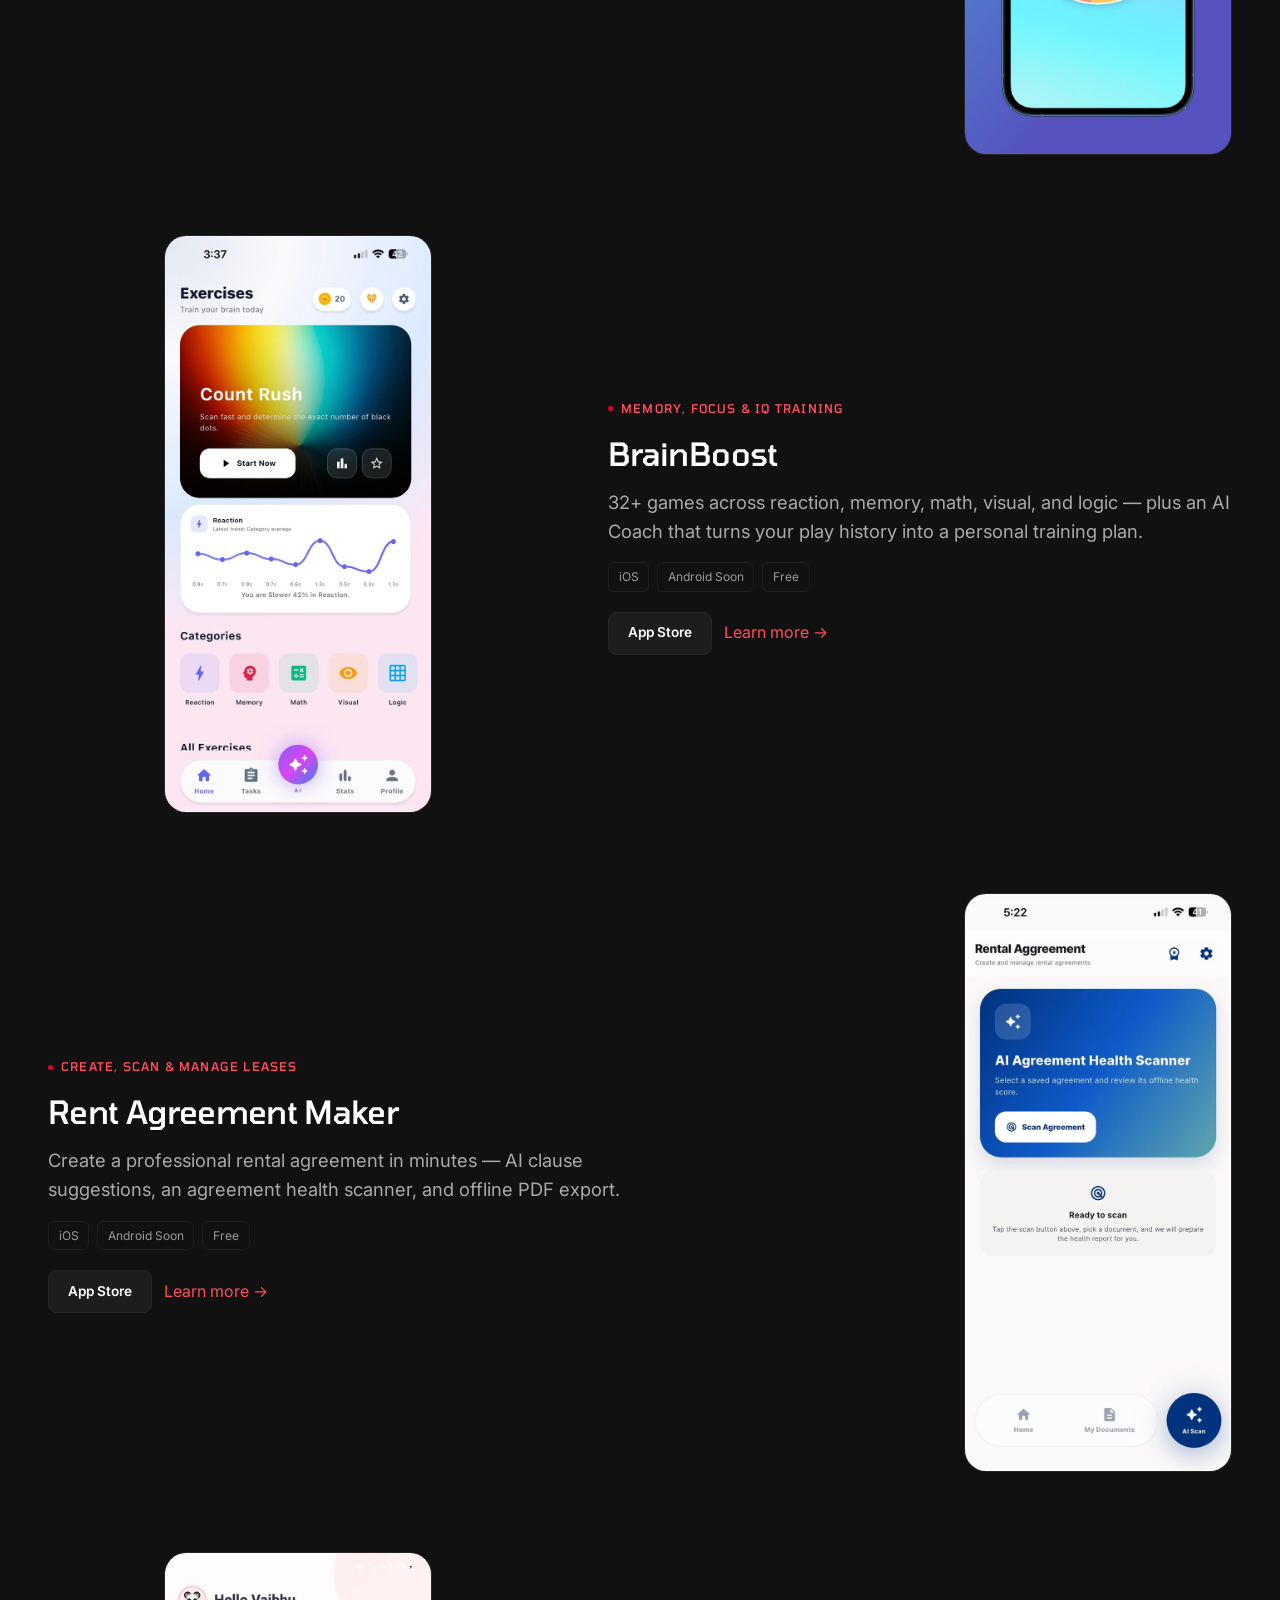
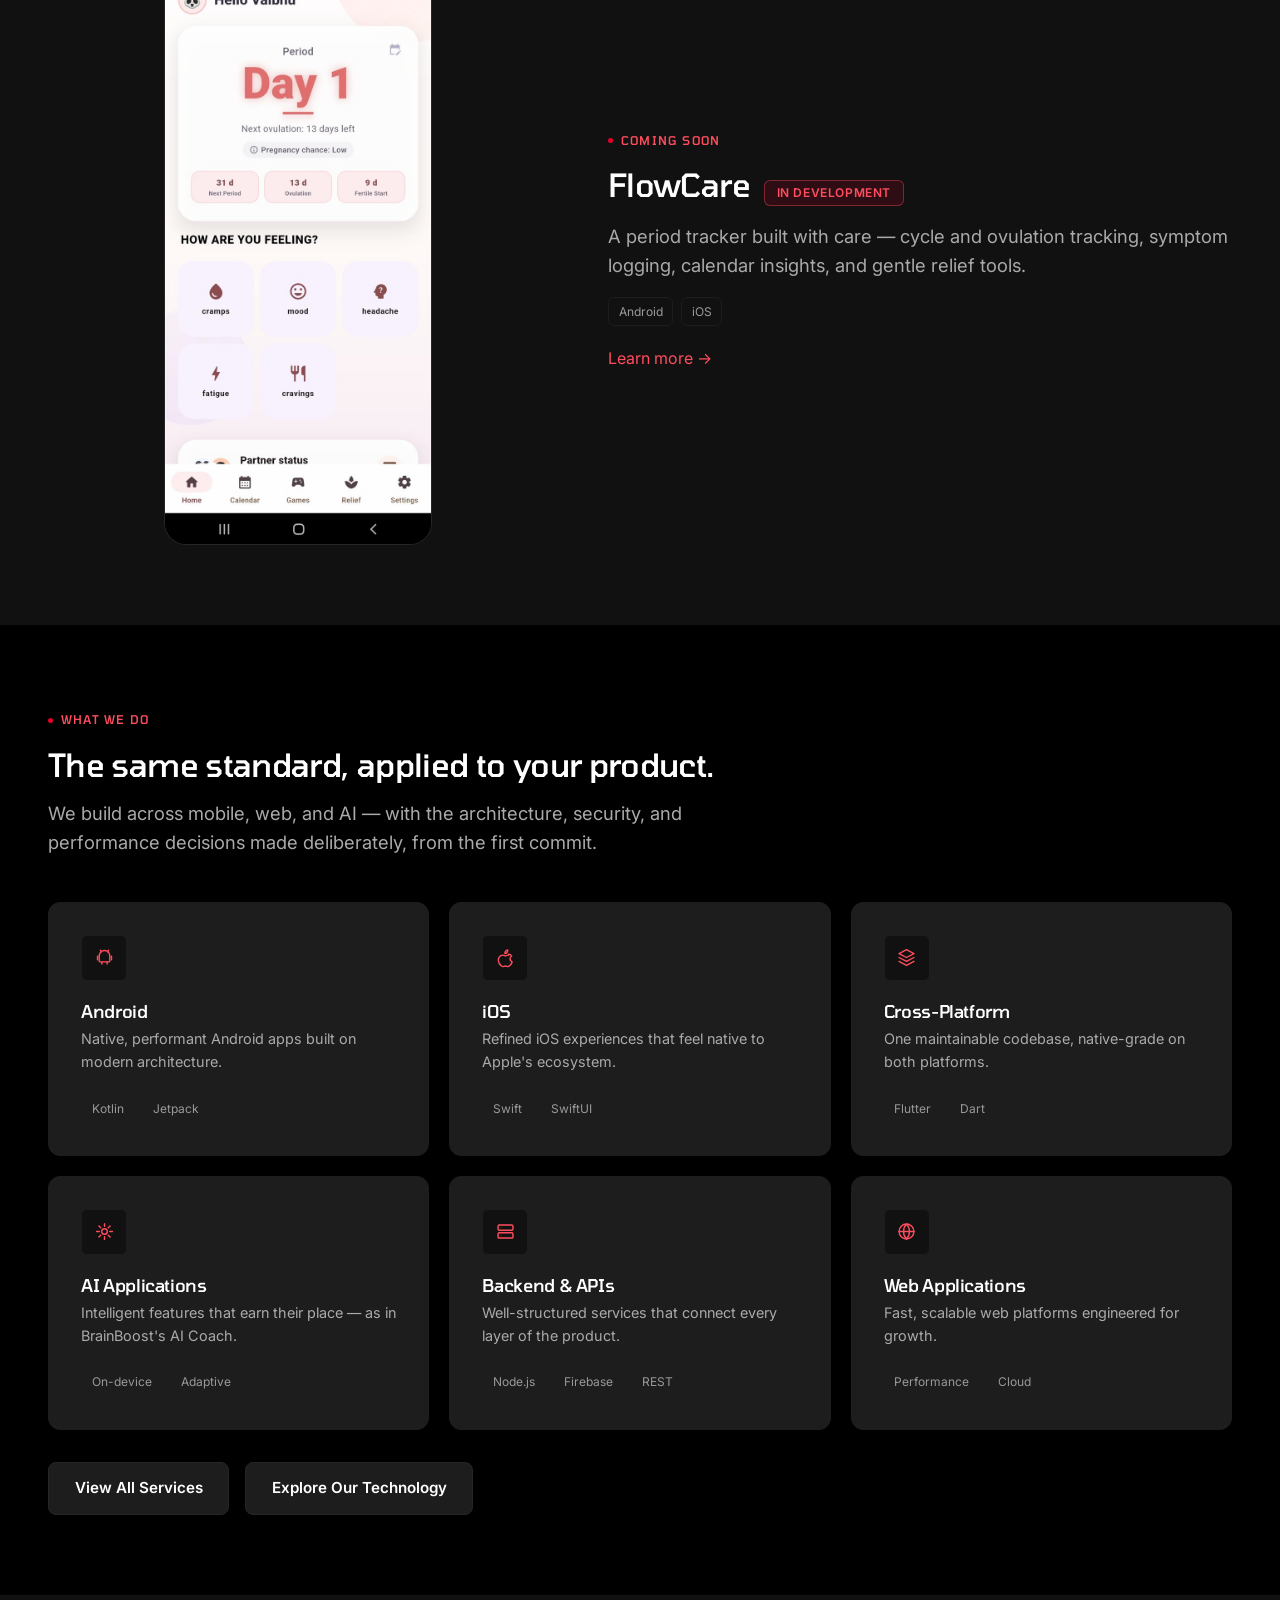
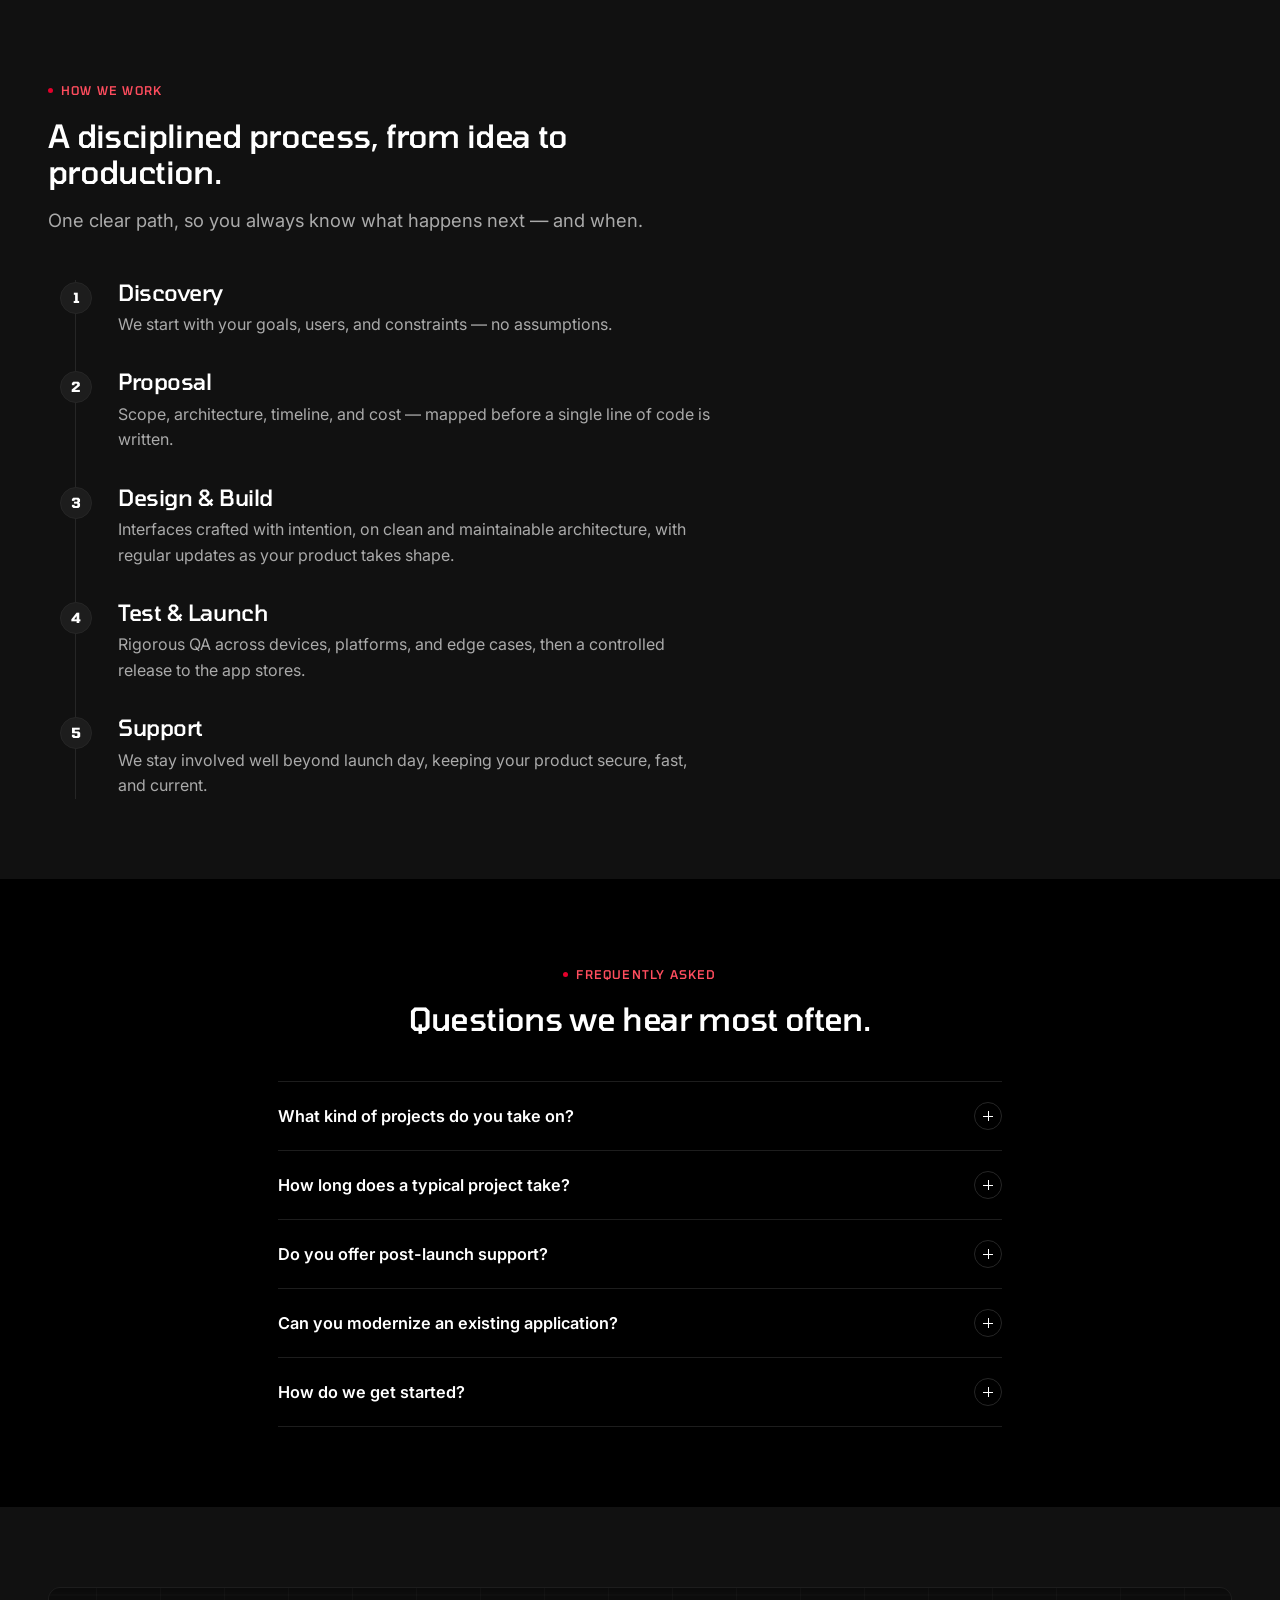
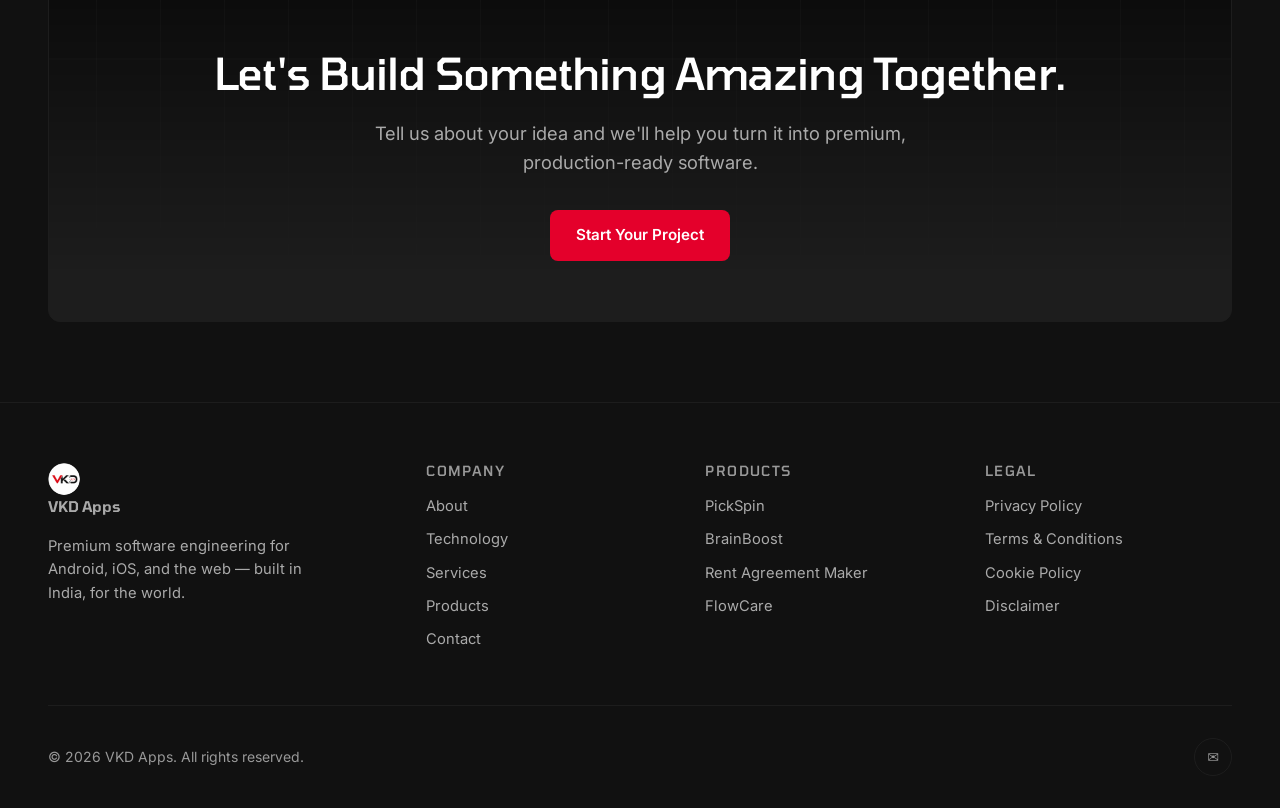
==== commit 12ed8949: "Add company logo to nav/footer and make hero 3D parallax actually work - Real company logo (96px, 5K" ====
--- a/index.html
+++ b/index.html
@@ -71,7 +71,7 @@
 <header class="site-nav">
   <div class="container nav-inner">
     <a href="index.html" class="brand" aria-label="VKD Apps home">
-      <span class="brand-mark">V</span>
+      <img class="brand-mark" src="assets/icons/logo.png" alt="" width="32" height="32" />
       VKD Apps
     </a>
     <nav class="nav-links" aria-label="Primary">
@@ -128,14 +128,16 @@
         </div>
 
         <div class="hero-showcase" aria-hidden="true">
-          <div class="hero-phone hero-phone-left">
-            <div class="hero-phone-inner"><img src="assets/images/app/flowcare-1.jpg" alt="" width="640" height="1422" loading="eager" /></div>
-          </div>
-          <div class="hero-phone hero-phone-right">
-            <div class="hero-phone-inner"><img src="assets/images/app/rent-agreement-1.jpg" alt="" width="640" height="1387" loading="eager" /></div>
-          </div>
-          <div class="hero-phone hero-phone-front">
-            <div class="hero-phone-inner"><img src="assets/images/app/brainboost-1.jpg" alt="" width="640" height="1387" loading="eager" /></div>
+          <div class="hero-stage">
+            <div class="hero-phone hero-phone-left">
+              <div class="hero-phone-inner"><img src="assets/images/app/flowcare-1.jpg" alt="" width="640" height="1422" loading="eager" /></div>
+            </div>
+            <div class="hero-phone hero-phone-right">
+              <div class="hero-phone-inner"><img src="assets/images/app/rent-agreement-1.jpg" alt="" width="640" height="1387" loading="eager" /></div>
+            </div>
+            <div class="hero-phone hero-phone-front">
+              <div class="hero-phone-inner"><img src="assets/images/app/brainboost-1.jpg" alt="" width="640" height="1387" loading="eager" /></div>
+            </div>
           </div>
         </div>
       </div>
@@ -343,7 +345,7 @@
   <div class="container">
     <div class="footer-grid">
       <div class="footer-col">
-        <a href="index.html" class="brand" style="margin-bottom:var(--space-sm);"><span class="brand-mark">V</span>VKD Apps</a>
+        <a href="index.html" class="brand" style="margin-bottom:var(--space-sm);"><img class="brand-mark" src="assets/icons/logo.png" alt="" width="32" height="32" />VKD Apps</a>
         <p style="max-width:32ch;">Premium software engineering for Android, iOS, and the web — built in India, for the world.</p>
       </div>
       <div class="footer-col">
--- a/assets/css/components.css
+++ b/assets/css/components.css
@@ -94,6 +94,13 @@
   font-size: .8rem; font-weight: 700;
   color: var(--accent-bright);
   font-family: var(--font-display);
+}
+/* The real company logo replaces the letter mark — round, unframed. */
+img.brand-mark {
+  border-radius: 50%;
+  border: none;
+  background: transparent;
+  object-fit: contain;
 }
 
 .nav-links { display: flex; align-items: center; gap: 2.25rem; }
@@ -614,8 +621,20 @@
 
 .hero-showcase {
   position: relative;
-  perspective: 1600px;
+  perspective: 1400px;
   height: clamp(380px, 44vw, 560px);
+}
+/* The stage rotates as a whole — JS feeds --rx/--ry from the cursor, so the
+   devices read as one object in real space rather than three flat pictures. */
+/* No CSS transition here on purpose: a transition on `transform` does not
+   reliably re-fire when only the custom properties feeding it change, which
+   leaves the stage stuck at identity. The easing is damped in JS instead. */
+.hero-stage {
+  position: absolute;
+  inset: 0;
+  transform-style: preserve-3d;
+  transform: rotateY(var(--rx, 0deg)) rotateX(var(--ry, 0deg));
+  will-change: transform;
 }
 /* A single soft brand light behind the devices — light, not ornament. */
 .hero-showcase::before {
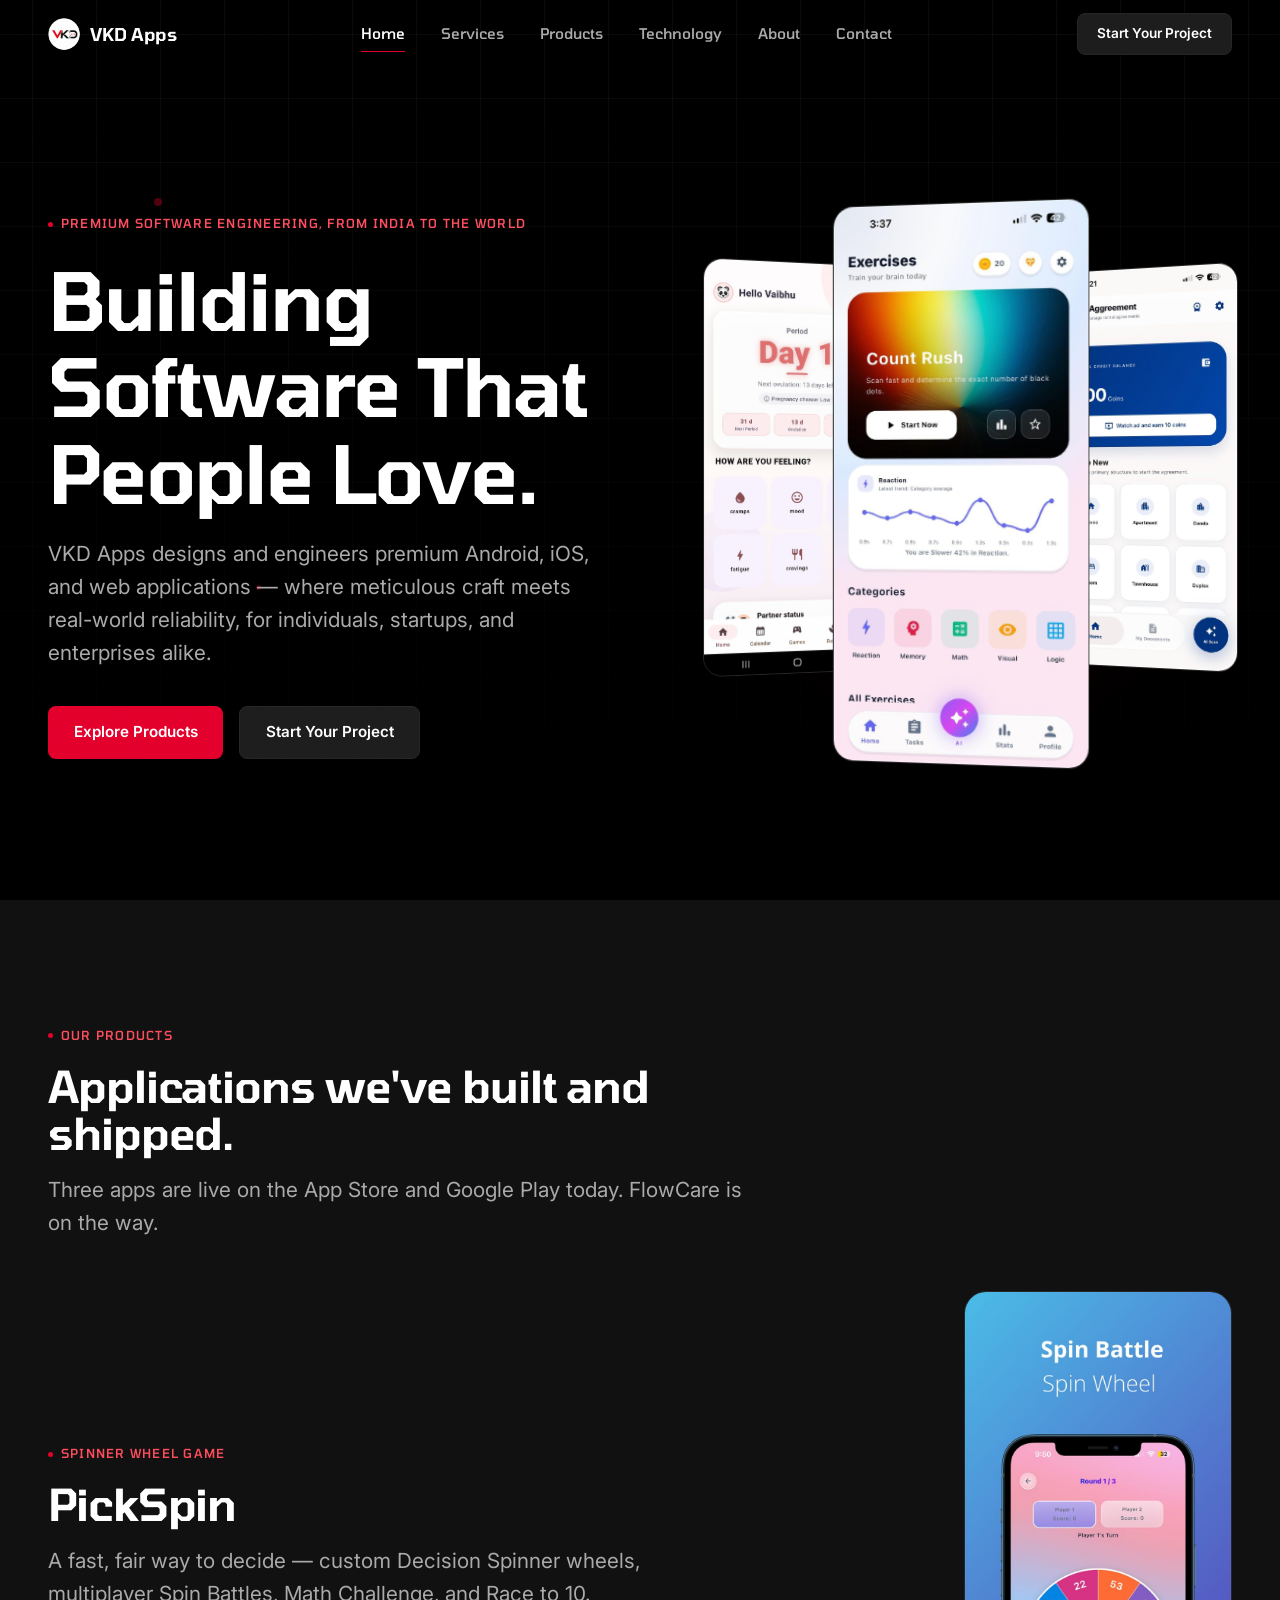
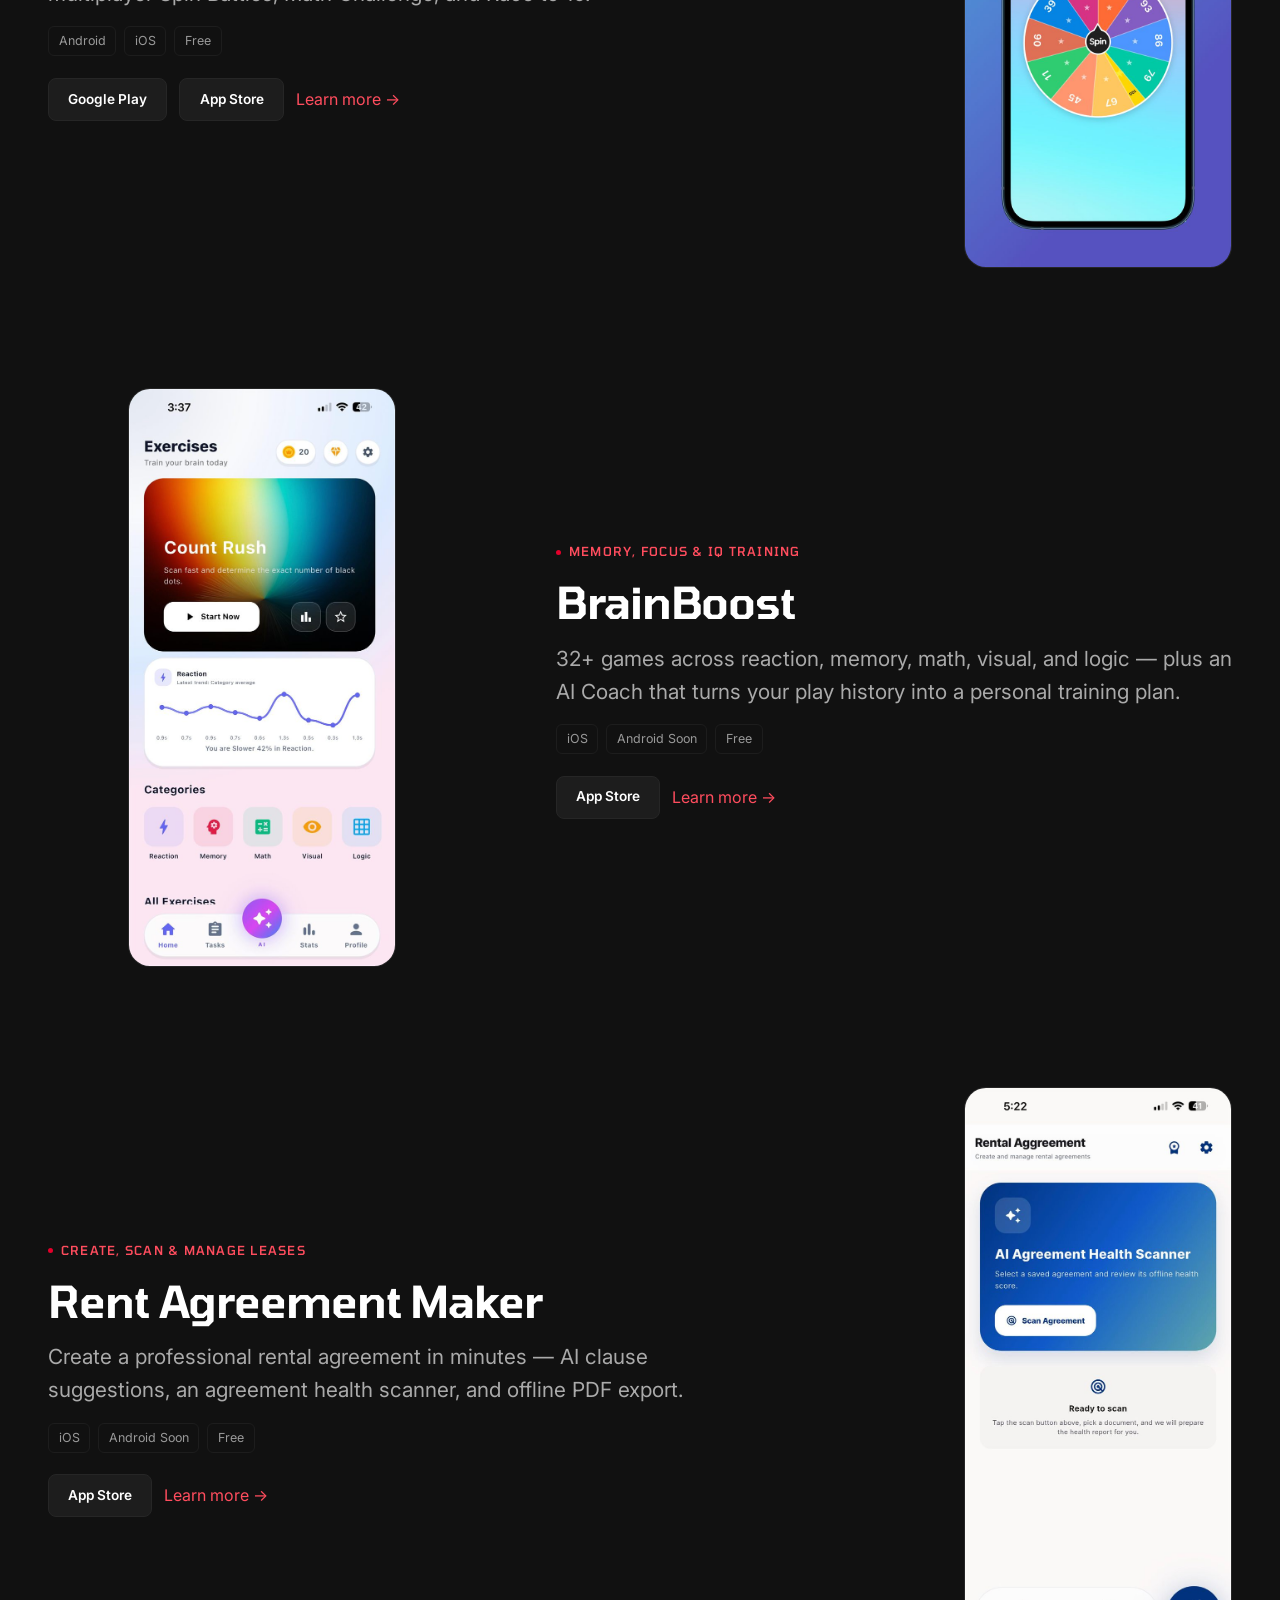
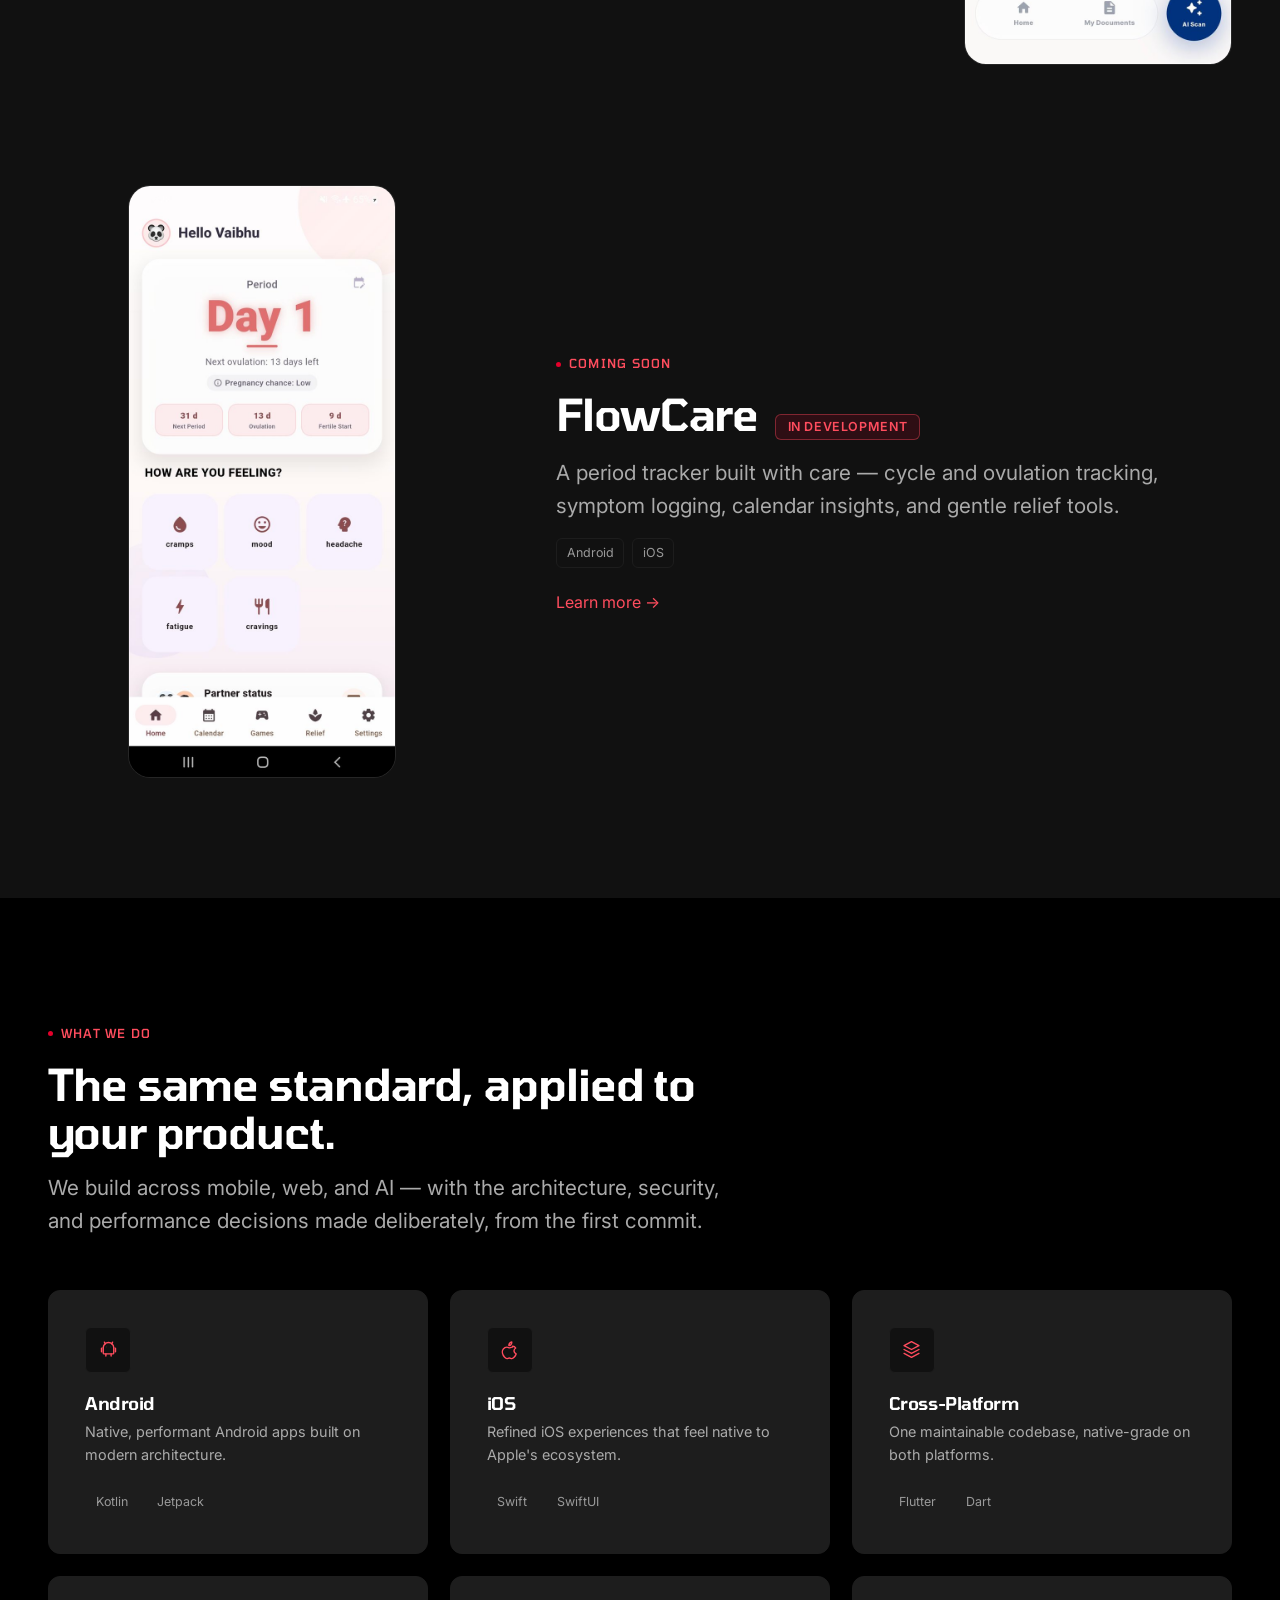
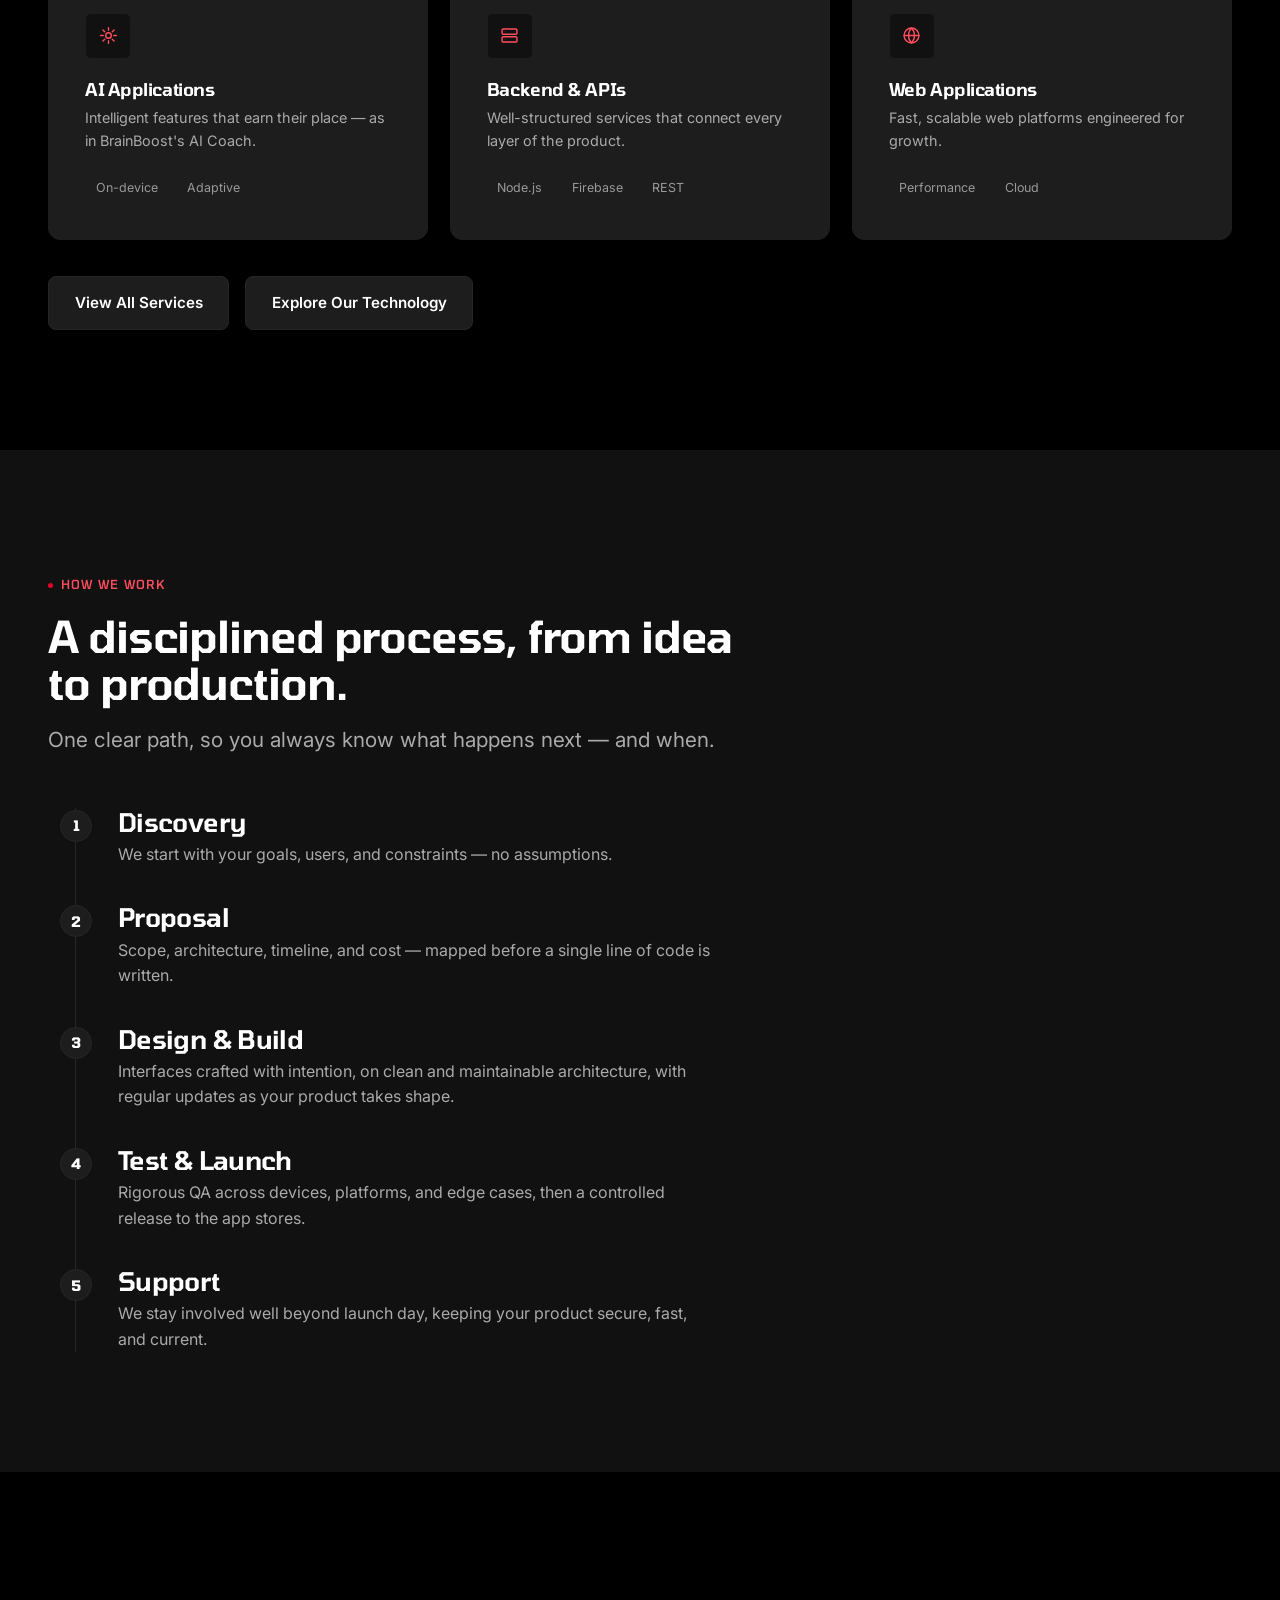
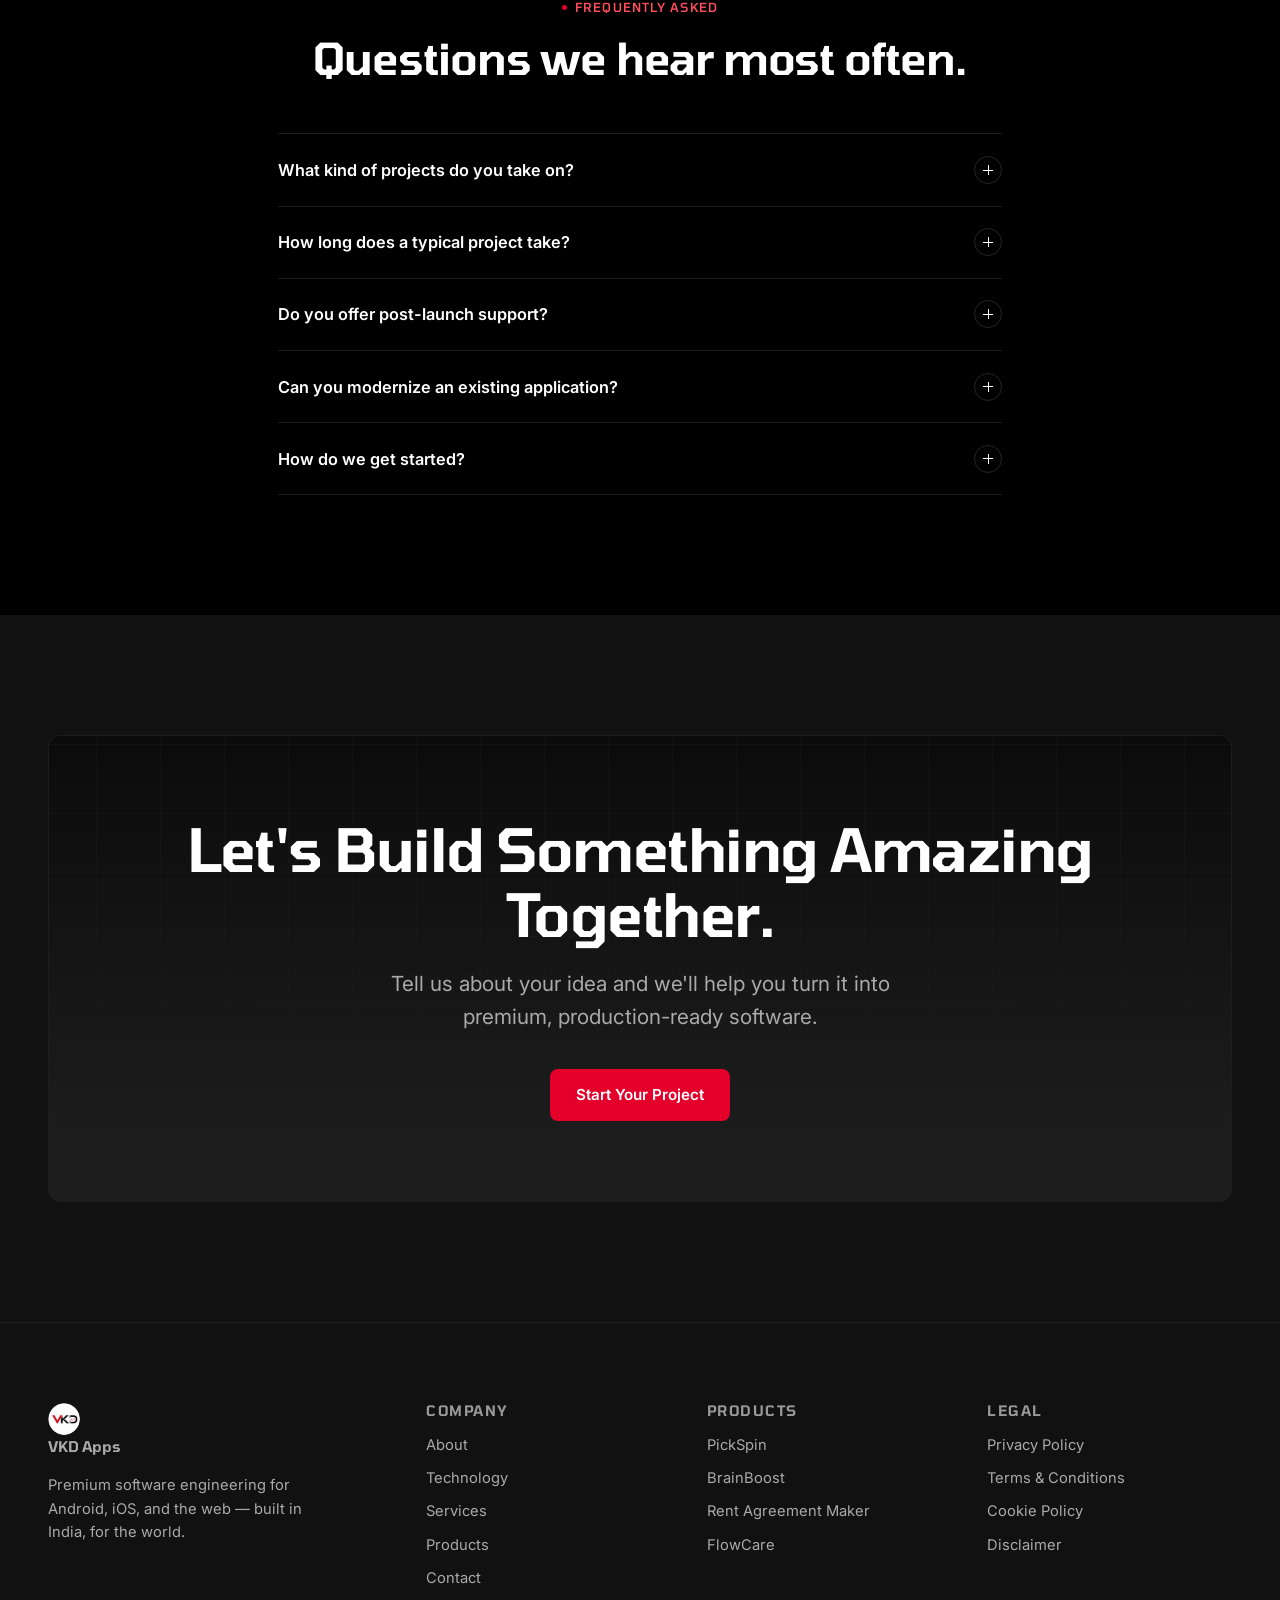
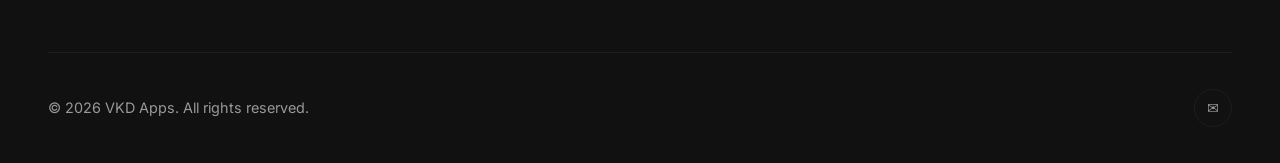
==== commit 83ccd80e: "Add persistent mobile CTA and QA the scale-up across all pages - The 'Start Your Project' button was" ====
--- a/index.html
+++ b/index.html
@@ -31,6 +31,8 @@
 <link rel="preconnect" href="https://fonts.googleapis.com" />
 <link rel="preconnect" href="https://fonts.gstatic.com" crossorigin />
 <link href="https://fonts.googleapis.com/css2?family=Tomorrow:wght@400;500;600&family=Inter:wght@400;500;600;700&display=swap" rel="stylesheet" />
+
+<script>document.documentElement.classList.add("js");</script>
 
 <link rel="stylesheet" href="assets/css/variables.css" />
 <link rel="stylesheet" href="assets/css/base.css" />
@@ -51,19 +53,8 @@
 }
 </script>
 </head>
-<body class="is-loading">
+<body>
 <a href="#main" class="skip-link">Skip to content</a>
-
-<!-- Preloader -->
-<div class="preloader" aria-hidden="true">
-  <div class="preloader-mark">
-    <svg viewBox="0 0 64 64" fill="none">
-      <path class="mark-stroke" d="M8 10 L32 54 L56 10" stroke="#e4002b" stroke-width="6" stroke-linecap="round" stroke-linejoin="round"/>
-    </svg>
-  </div>
-  <div class="preloader-bar"><span></span></div>
-  <div class="preloader-label">VKD Apps</div>
-</div>
 
 <div class="noise-layer"></div>
 <div class="scroll-progress"></div>
@@ -72,7 +63,7 @@
   <div class="container nav-inner">
     <a href="index.html" class="brand" aria-label="VKD Apps home">
       <img class="brand-mark" src="assets/icons/logo.png" alt="" width="32" height="32" />
-      VKD Apps
+      <span class="brand-name">VKD Apps</span>
     </a>
     <nav class="nav-links" aria-label="Primary">
       <a href="index.html" aria-current="page">Home</a>
--- a/assets/css/variables.css
+++ b/assets/css/variables.css
@@ -36,25 +36,27 @@
   --font-body: "Inter", ui-sans-serif, system-ui, sans-serif;
   --font-alt: "Inter", ui-sans-serif, system-ui, sans-serif;
 
-  --fs-hero: clamp(2.25rem, 4.2vw + 1rem, 4.25rem);
-  --fs-h1: clamp(1.9rem, 2.8vw + 1rem, 2.75rem);
-  --fs-h2: clamp(1.5rem, 1.8vw + 1rem, 2rem);
-  --fs-h3: clamp(1.1rem, 1vw + 1rem, 1.4rem);
-  --fs-lead: clamp(1rem, 0.4vw + 1rem, 1.15rem);
+  /* Type scale — large by intent. The brand asks for large headings and a
+     strong hierarchy; a compact scale reads as a dashboard, not a product. */
+  --fs-hero: clamp(2.5rem, 5vw + 1rem, 5.25rem);
+  --fs-h1: clamp(2.1rem, 3.4vw + 1rem, 3.75rem);
+  --fs-h2: clamp(1.75rem, 2.4vw + 1rem, 2.75rem);
+  --fs-h3: clamp(1.15rem, 1.2vw + 1rem, 1.6rem);
+  --fs-lead: clamp(1.05rem, 0.6vw + 1rem, 1.3rem);
   --fs-body: 1rem;
-  --fs-small: 0.875rem;
-  --fs-micro: 0.75rem;
+  --fs-small: 0.9rem;
+  --fs-micro: 0.78rem;
 
-  /* Spacing scale — compact density */
+  /* Spacing scale — generous: whitespace is structure, not emptiness. */
   --space-3xs: 0.25rem;
   --space-2xs: 0.5rem;
   --space-xs: 0.75rem;
   --space-sm: 1rem;
-  --space-md: 1.25rem;
-  --space-lg: 2rem;
-  --space-xl: 2.75rem;
-  --space-2xl: 3.75rem;
-  --space-3xl: 5rem;
+  --space-md: 1.35rem;
+  --space-lg: 2.25rem;
+  --space-xl: 3.25rem;
+  --space-2xl: 5rem;
+  --space-3xl: 7.5rem;
 
   /* Layout */
   --container-max: 1280px;
--- a/assets/css/base.css
+++ b/assets/css/base.css
@@ -36,9 +36,9 @@
 
 h1, h2, h3, h4 {
   font-family: var(--font-display);
-  font-weight: 500;
-  letter-spacing: -0.02em;
-  line-height: 1.15;
+  font-weight: 600;
+  letter-spacing: -0.025em;
+  line-height: 1.08;
 }
 
 ::selection { background: var(--accent); color: var(--bg-primary); }
--- a/assets/css/components.css
+++ b/assets/css/components.css
@@ -146,16 +146,34 @@
   padding: var(--space-xl) var(--container-pad);
   gap: var(--space-md);
   transform: translateX(100%);
-  transition: transform var(--dur-med) var(--ease-out);
-}
-.mobile-menu.open { transform: translateX(0); }
+  /* visibility (not just transform) keeps the closed menu out of the tab order,
+     so keyboard users can't land on invisible off-screen links. It flips
+     instantly on open, and only after the slide-out finishes on close. */
+  visibility: hidden;
+  transition: transform var(--dur-med) var(--ease-out), visibility 0s linear var(--dur-med);
+}
+.mobile-menu.open {
+  transform: translateX(0);
+  visibility: visible;
+  transition: transform var(--dur-med) var(--ease-out), visibility 0s;
+}
 .mobile-menu a { font-size: 1.5rem; font-family: var(--font-display); color: var(--text-primary); }
 .mobile-menu .btn { margin-top: var(--space-md); align-self: flex-start; }
 
 @media (max-width: 900px) {
   .nav-links { display: none; }
   .nav-toggle { display: flex; }
-  .nav-cta .btn-secondary { display: none; }
+  /* Keep a persistent primary CTA on mobile instead of hiding it behind the menu. */
+  .nav-cta .btn-secondary {
+    background: var(--accent);
+    color: #fff;
+    border-color: transparent;
+  }
+}
+/* On the narrowest phones, drop the nav wordmark to the logo so the CTA always
+   fits. Footer wordmark is untouched. */
+@media (max-width: 420px) {
+  .site-nav .brand .brand-name { display: none; }
 }
 
 /* ---------- Cards ---------- */
@@ -270,22 +288,6 @@
 .timeline-item h3 { font-size: var(--fs-h3); margin-bottom: .4rem; }
 .timeline-item p { color: var(--text-secondary); }
 
-/* ---------- Testimonials ---------- */
-.testimonial-card { display: flex; flex-direction: column; gap: var(--space-md); }
-.testimonial-quote { font-size: 1.05rem; color: var(--text-primary); font-family: var(--font-alt); }
-.testimonial-person { display: flex; align-items: center; gap: .8rem; margin-top: auto; }
-.avatar {
-  width: 42px; height: 42px; border-radius: 50%;
-  background: var(--bg-secondary);
-  border: 1px solid var(--accent-border);
-  color: var(--accent-bright);
-  display: grid; place-items: center;
-  font-weight: 600; font-size: .8rem;
-  font-family: var(--font-display);
-}
-.testimonial-person .name { font-weight: 600; font-size: .92rem; }
-.testimonial-person .role { color: var(--text-tertiary); font-size: var(--fs-micro); }
-
 /* ---------- FAQ Accordion ---------- */
 .accordion { border-top: 1px solid var(--border-subtle); }
 .accordion-item { border-bottom: 1px solid var(--border-subtle); }
@@ -340,7 +342,11 @@
 .field input:focus, .field select:focus, .field textarea:focus {
   border-color: var(--accent-border);
   background: var(--bg-card-hover);
-  outline: none;
+}
+/* Keyboard focus must stay unmistakable — never suppress the ring outright. */
+.field input:focus-visible, .field select:focus-visible, .field textarea:focus-visible {
+  outline: 2px solid var(--accent-bright);
+  outline-offset: 2px;
 }
 .field textarea { resize: vertical; min-height: 120px; }
 .field select { appearance: none; background-image: url("data:image/svg+xml,%3Csvg xmlns='http://www.w3.org/2000/svg' width='12' height='8'%3E%3Cpath d='M1 1l5 5 5-5' stroke='%2396938A' fill='none' stroke-width='1.5'/%3E%3C/svg%3E"); background-repeat: no-repeat; background-position: right 1rem center; }
@@ -504,89 +510,16 @@
 }
 
 /* ---------- Reveal animation base ---------- */
-[data-reveal] { opacity: 0; transform: translateY(28px); transition: opacity .8s var(--ease-out), transform .8s var(--ease-out); }
-[data-reveal].in-view { opacity: 1; transform: translateY(0); }
+/* Scoped to .js (set on <html> before the stylesheets load). Without
+   JavaScript nothing hides the content, so it is simply visible rather than
+   stranded at opacity:0 forever. Motion enhances; it never gates. */
+.js [data-reveal] { opacity: 0; transform: translateY(28px); transition: opacity .8s var(--ease-out), transform .8s var(--ease-out); }
+.js [data-reveal].in-view { opacity: 1; transform: translateY(0); }
 
 /* ---------- Page hero shared ---------- */
 .page-hero { padding-top: calc(var(--nav-h) + var(--space-3xl)); padding-bottom: var(--space-2xl); }
 .page-hero h1 { font-size: var(--fs-h1); margin-top: var(--space-md); max-width: 900px; }
 .page-hero p.lead { font-size: var(--fs-lead); color: var(--text-secondary); margin-top: var(--space-md); max-width: 640px; }
-
-/* ---------- Product showcase carousel ---------- */
-.carousel {
-  position: relative;
-  border-radius: var(--radius-lg);
-  border: 1px solid var(--border-subtle);
-  background: var(--bg-card);
-  overflow: hidden;
-}
-.carousel-viewport { overflow: hidden; }
-.carousel-track {
-  display: flex;
-  transition: transform var(--dur-slow) var(--ease-out);
-}
-.carousel-slide {
-  flex: 0 0 100%;
-  display: grid;
-  grid-template-columns: 1fr 1fr;
-  align-items: center;
-  gap: var(--space-xl);
-  padding: var(--space-2xl) var(--space-xl);
-}
-@media (max-width: 800px) {
-  .carousel-slide { grid-template-columns: 1fr; gap: var(--space-lg); padding: var(--space-xl) var(--space-lg); text-align: center; }
-  .carousel-slide .carousel-shot { order: -1; }
-}
-.carousel-slide .carousel-glyph {
-  width: 52px; height: 52px;
-  border-radius: var(--radius-md);
-  background: var(--bg-secondary);
-  border: 1px solid var(--border-subtle);
-  display: grid; place-items: center;
-  color: var(--accent);
-  margin-bottom: var(--space-sm);
-}
-.carousel-slide .carousel-glyph svg { width: 24px; height: 24px; }
-@media (max-width: 800px) { .carousel-slide .carousel-glyph { margin-inline: auto; } }
-.carousel-slide h3 { font-size: var(--fs-h2); margin-bottom: var(--space-sm); }
-.carousel-slide p { color: var(--text-secondary); font-size: var(--fs-lead); margin-bottom: var(--space-md); }
-.carousel-shot {
-  width: 100%;
-  max-width: 260px;
-  margin-inline: auto;
-  border-radius: 18px;
-  border: 1px solid var(--border-strong);
-  display: block;
-}
-.carousel-nav {
-  position: absolute;
-  top: 50%; transform: translateY(-50%);
-  width: 40px; height: 40px;
-  border-radius: 50%;
-  background: var(--bg-secondary);
-  border: 1px solid var(--border-strong);
-  display: grid; place-items: center;
-  color: var(--text-primary);
-  z-index: 2;
-  transition: background var(--dur-fast), border-color var(--dur-fast);
-}
-.carousel-nav:hover { background: var(--bg-card-hover); border-color: var(--accent-border); }
-.carousel-nav.prev { left: var(--space-md); }
-.carousel-nav.next { right: var(--space-md); }
-@media (max-width: 640px) { .carousel-nav { display: none; } }
-.carousel-dots {
-  display: flex;
-  justify-content: center;
-  gap: .5rem;
-  padding-bottom: var(--space-lg);
-}
-.carousel-dot {
-  width: 8px; height: 8px;
-  border-radius: 50%;
-  background: var(--border-strong);
-  transition: background var(--dur-fast), transform var(--dur-fast);
-}
-.carousel-dot.active { background: var(--accent); transform: scale(1.3); }
 
 /* ---------- Product rows — one product, one idea, alternating sides ---------- */
 .product-row {
@@ -622,7 +555,7 @@
 .hero-showcase {
   position: relative;
   perspective: 1400px;
-  height: clamp(380px, 44vw, 560px);
+  height: clamp(410px, 47vw, 620px);
 }
 /* The stage rotates as a whole — JS feeds --rx/--ry from the cursor, so the
    devices read as one object in real space rather than three flat pictures. */
@@ -644,8 +577,9 @@
   width: 78%; aspect-ratio: 1;
   transform: translate(-50%, -50%);
   border-radius: 50%;
-  background: radial-gradient(circle, rgba(228, 0, 43, .30), rgba(228, 0, 43, 0) 68%);
-  filter: blur(26px);
+  width: 88%;
+  background: radial-gradient(circle, rgba(228, 0, 43, .38), rgba(228, 0, 43, 0) 66%);
+  filter: blur(34px);
   pointer-events: none;
 }
 /* Outer element carries position + depth; inner carries the float, so the
@@ -659,9 +593,9 @@
   will-change: transform;
 }
 .hero-phone-inner img { display: block; width: 100%; height: auto; }
-.hero-phone-front { width: clamp(158px, 19vw, 212px); z-index: 3; transform: translate(-50%, -50%) rotateY(-10deg) translateZ(60px); }
-.hero-phone-left  { width: clamp(124px, 15vw, 170px); z-index: 2; transform: translate(-142%, -54%) rotateY(18deg) translateZ(-30px); }
-.hero-phone-right { width: clamp(124px, 15vw, 170px); z-index: 2; transform: translate(42%, -54%) rotateY(-22deg) translateZ(-30px); }
+.hero-phone-front { width: clamp(176px, 21vw, 250px); z-index: 3; transform: translate(-50%, -50%) rotateY(-10deg) translateZ(60px); }
+.hero-phone-left  { width: clamp(134px, 16vw, 190px); z-index: 2; transform: translate(-138%, -54%) rotateY(18deg) translateZ(-30px); }
+.hero-phone-right { width: clamp(134px, 16vw, 190px); z-index: 2; transform: translate(38%, -54%) rotateY(-22deg) translateZ(-30px); }
 .hero-phone-left .hero-phone-inner { animation-delay: -3s; }
 .hero-phone-right .hero-phone-inner { animation-delay: -6s; }
 @keyframes heroFloat {
--- a/assets/css/animations.css
+++ b/assets/css/animations.css
@@ -1,49 +1,6 @@
 /* ============================================================
    VKD Apps — Animations & Motion Layers
    ============================================================ */
-
-/* ---------- Preloader ---------- */
-.preloader {
-  position: fixed;
-  inset: 0;
-  z-index: 3000;
-  background: var(--bg-primary);
-  display: flex;
-  align-items: center;
-  justify-content: center;
-  flex-direction: column;
-  gap: var(--space-md);
-  transition: opacity .5s var(--ease-out), visibility .5s var(--ease-out);
-}
-.preloader.done { opacity: 0; visibility: hidden; pointer-events: none; }
-.preloader-mark {
-  width: 56px; height: 56px;
-}
-.preloader-mark svg { width: 100%; height: 100%; }
-.preloader-mark .mark-stroke {
-  stroke-dasharray: 220;
-  stroke-dashoffset: 220;
-  animation: draw 1.1s var(--ease-out) forwards;
-}
-@keyframes draw { to { stroke-dashoffset: 0; } }
-.preloader-bar {
-  width: 160px; height: 1px;
-  background: rgba(255,255,255,.08);
-  overflow: hidden;
-}
-.preloader-bar span {
-  display: block; height: 100%; width: 0%;
-  background: var(--accent);
-  animation: loadbar 1.3s var(--ease-in-out) forwards;
-}
-@keyframes loadbar { to { width: 100%; } }
-.preloader-label {
-  font-family: var(--font-alt);
-  font-size: var(--fs-micro);
-  letter-spacing: .2em;
-  text-transform: uppercase;
-  color: var(--text-tertiary);
-}
 
 /* ---------- Hero background — solid black + technical grid lines, no color gradients ---------- */
 .hero-mesh {
@@ -60,17 +17,6 @@
   mask-image: linear-gradient(to bottom, black, transparent 85%);
   -webkit-mask-image: linear-gradient(to bottom, black, transparent 85%);
 }
-.hero-glow {
-  position: absolute;
-  width: 6px; height: 6px;
-  border-radius: 50%;
-  background: var(--accent);
-  pointer-events: none;
-  transform: translate(-50%, -50%);
-  transition: left .3s var(--ease-out), top .3s var(--ease-out);
-  z-index: 0;
-}
-
 /* ---------- Floating particles ---------- */
 .float-el {
   position: absolute;
@@ -84,12 +30,6 @@
   50% { transform: translateY(-22px) translateX(8px); }
 }
 
-/* ---------- Emphasis text (formerly rainbow shimmer) ---------- */
-.shimmer { color: var(--text-primary); }
-
-/* ---------- Card tilt ---------- */
-.tilt { transform-style: preserve-3d; will-change: transform; }
-
 /* ---------- Magnetic button wrapper (motion removed, kept as inert layout wrapper) ---------- */
 .magnetic { display: inline-block; }
 
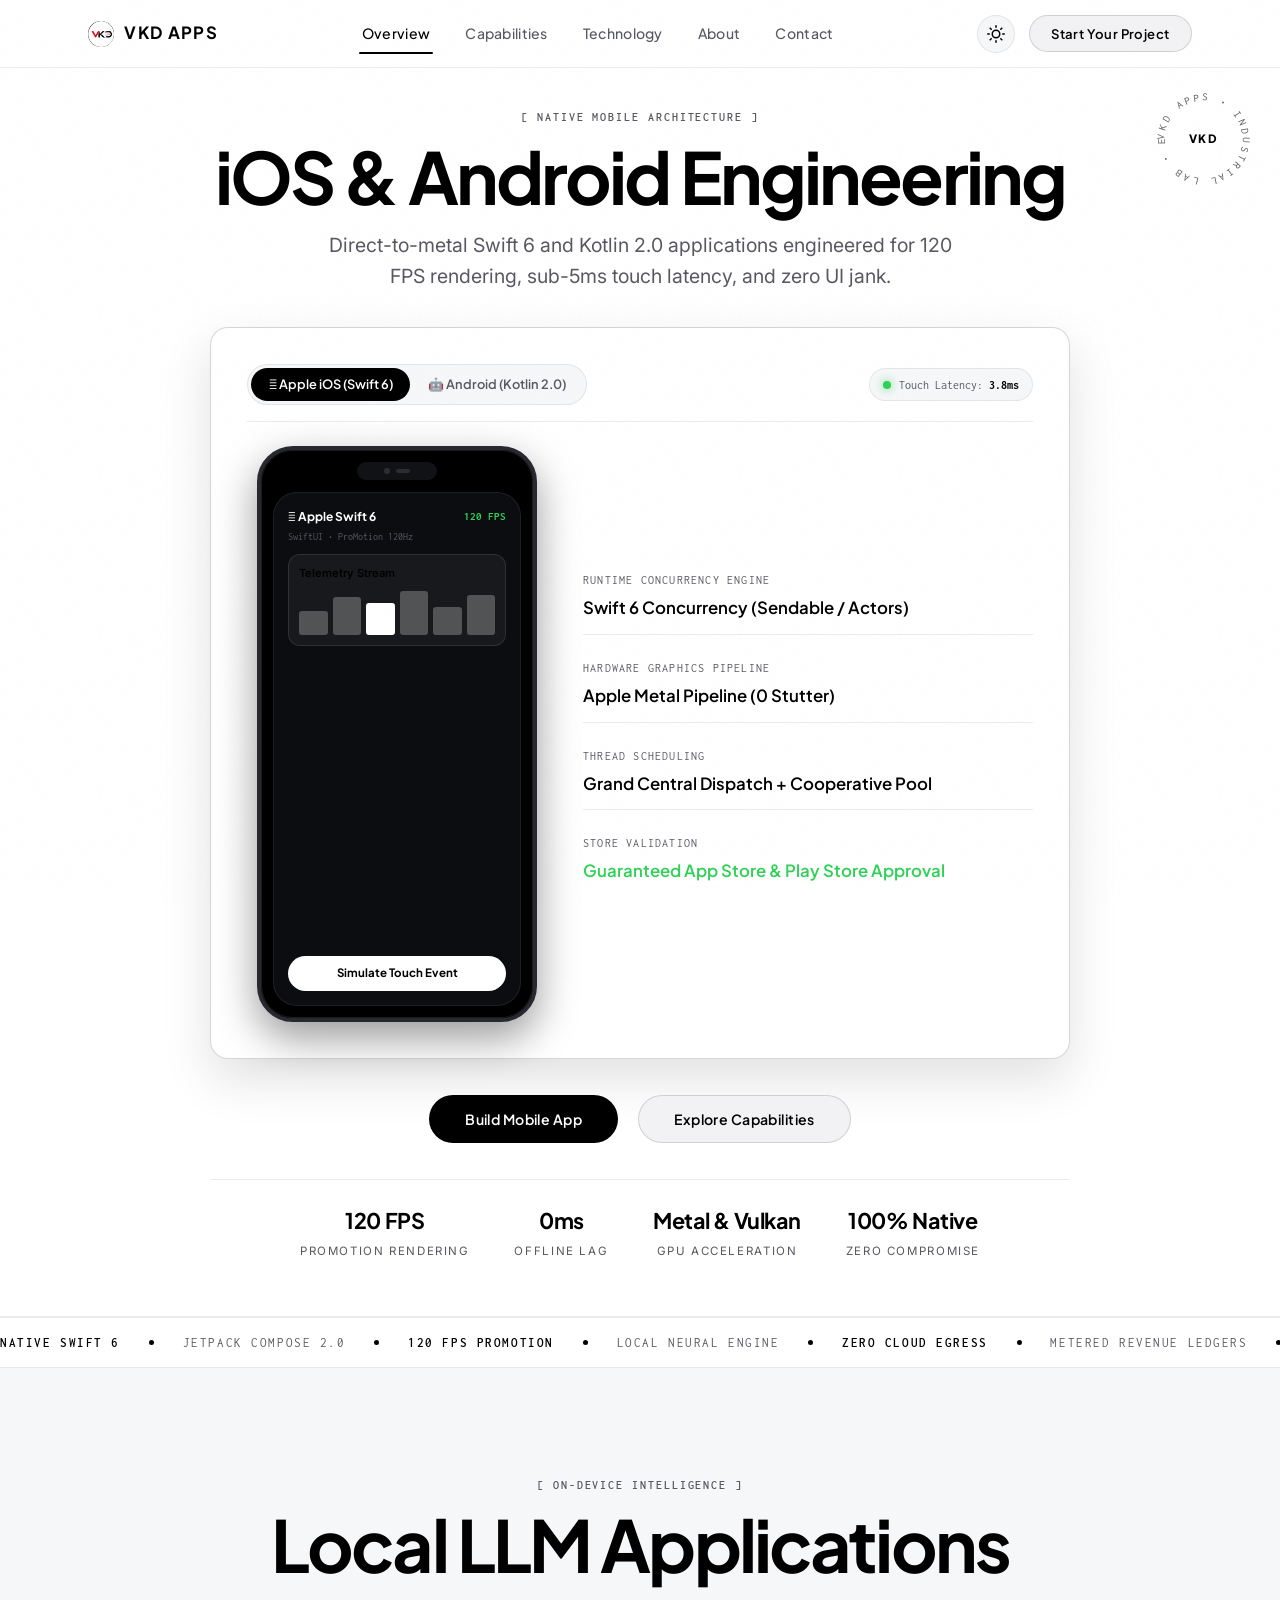
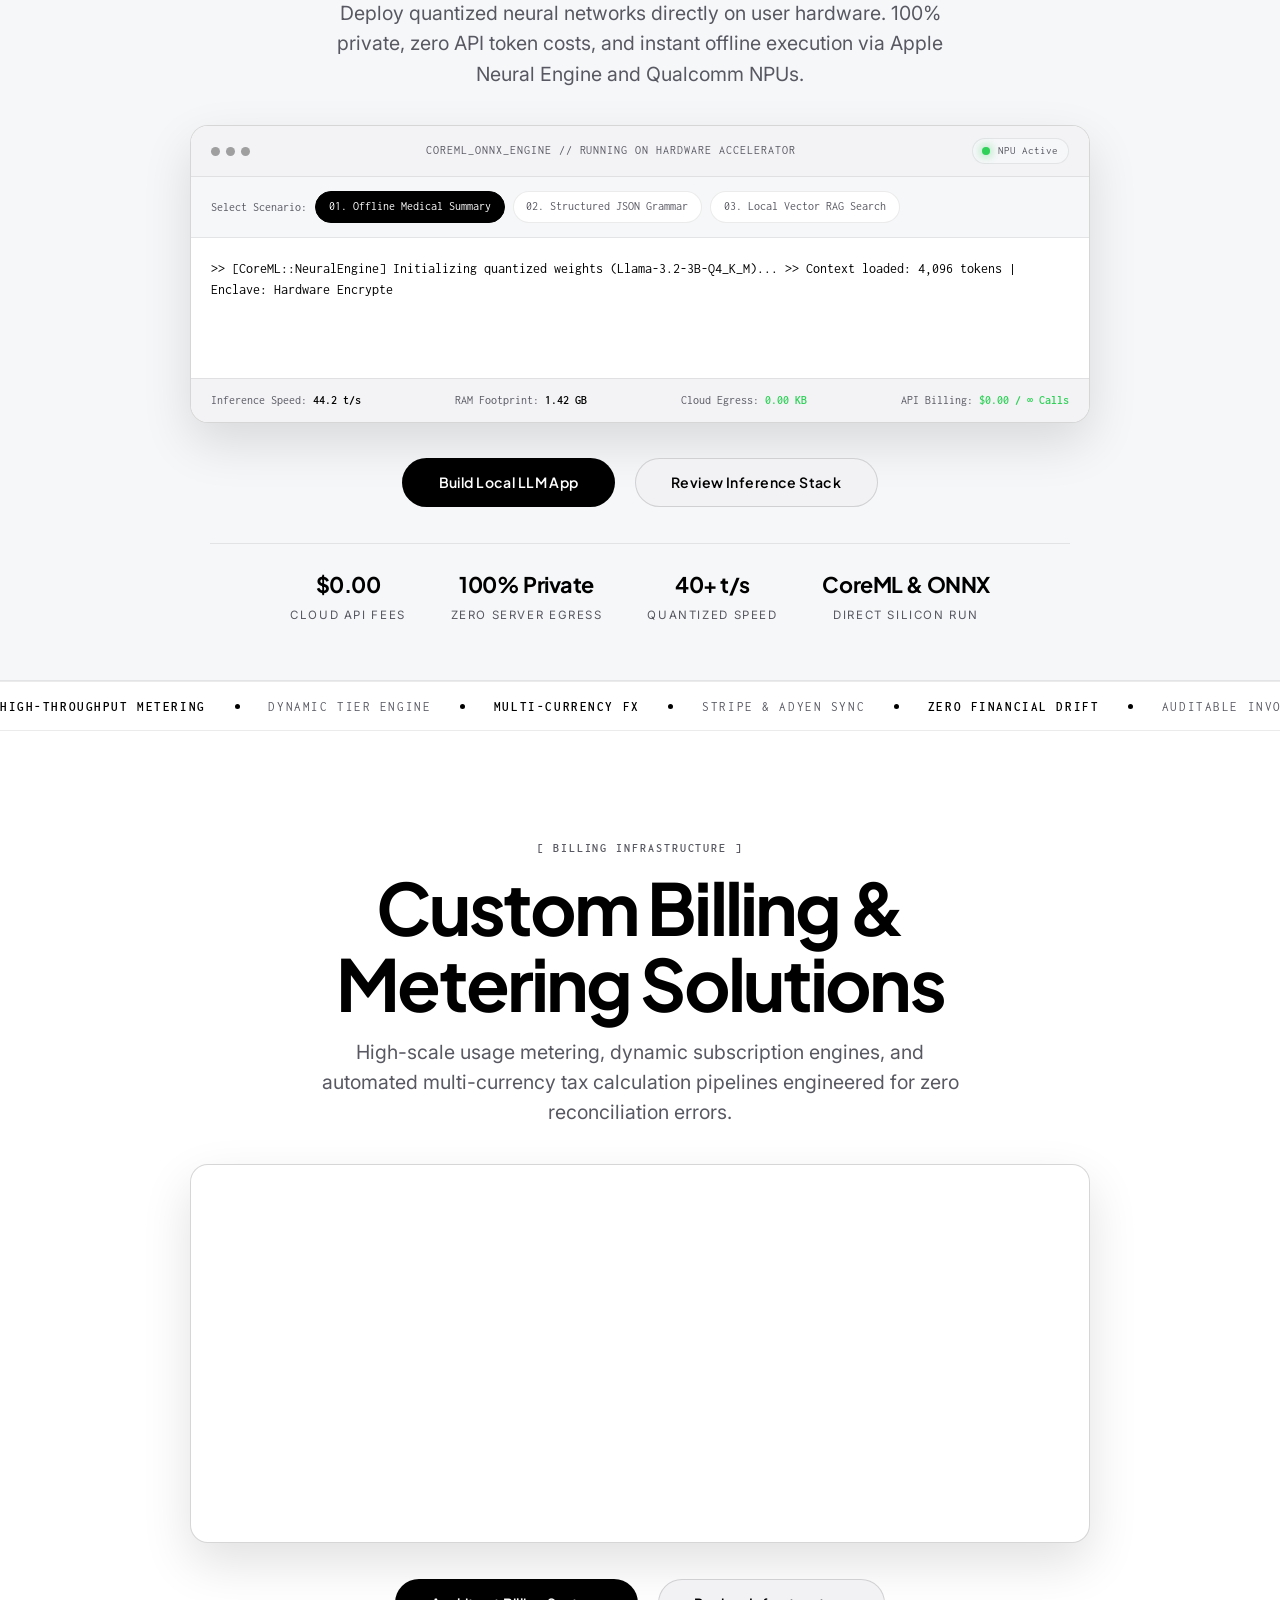
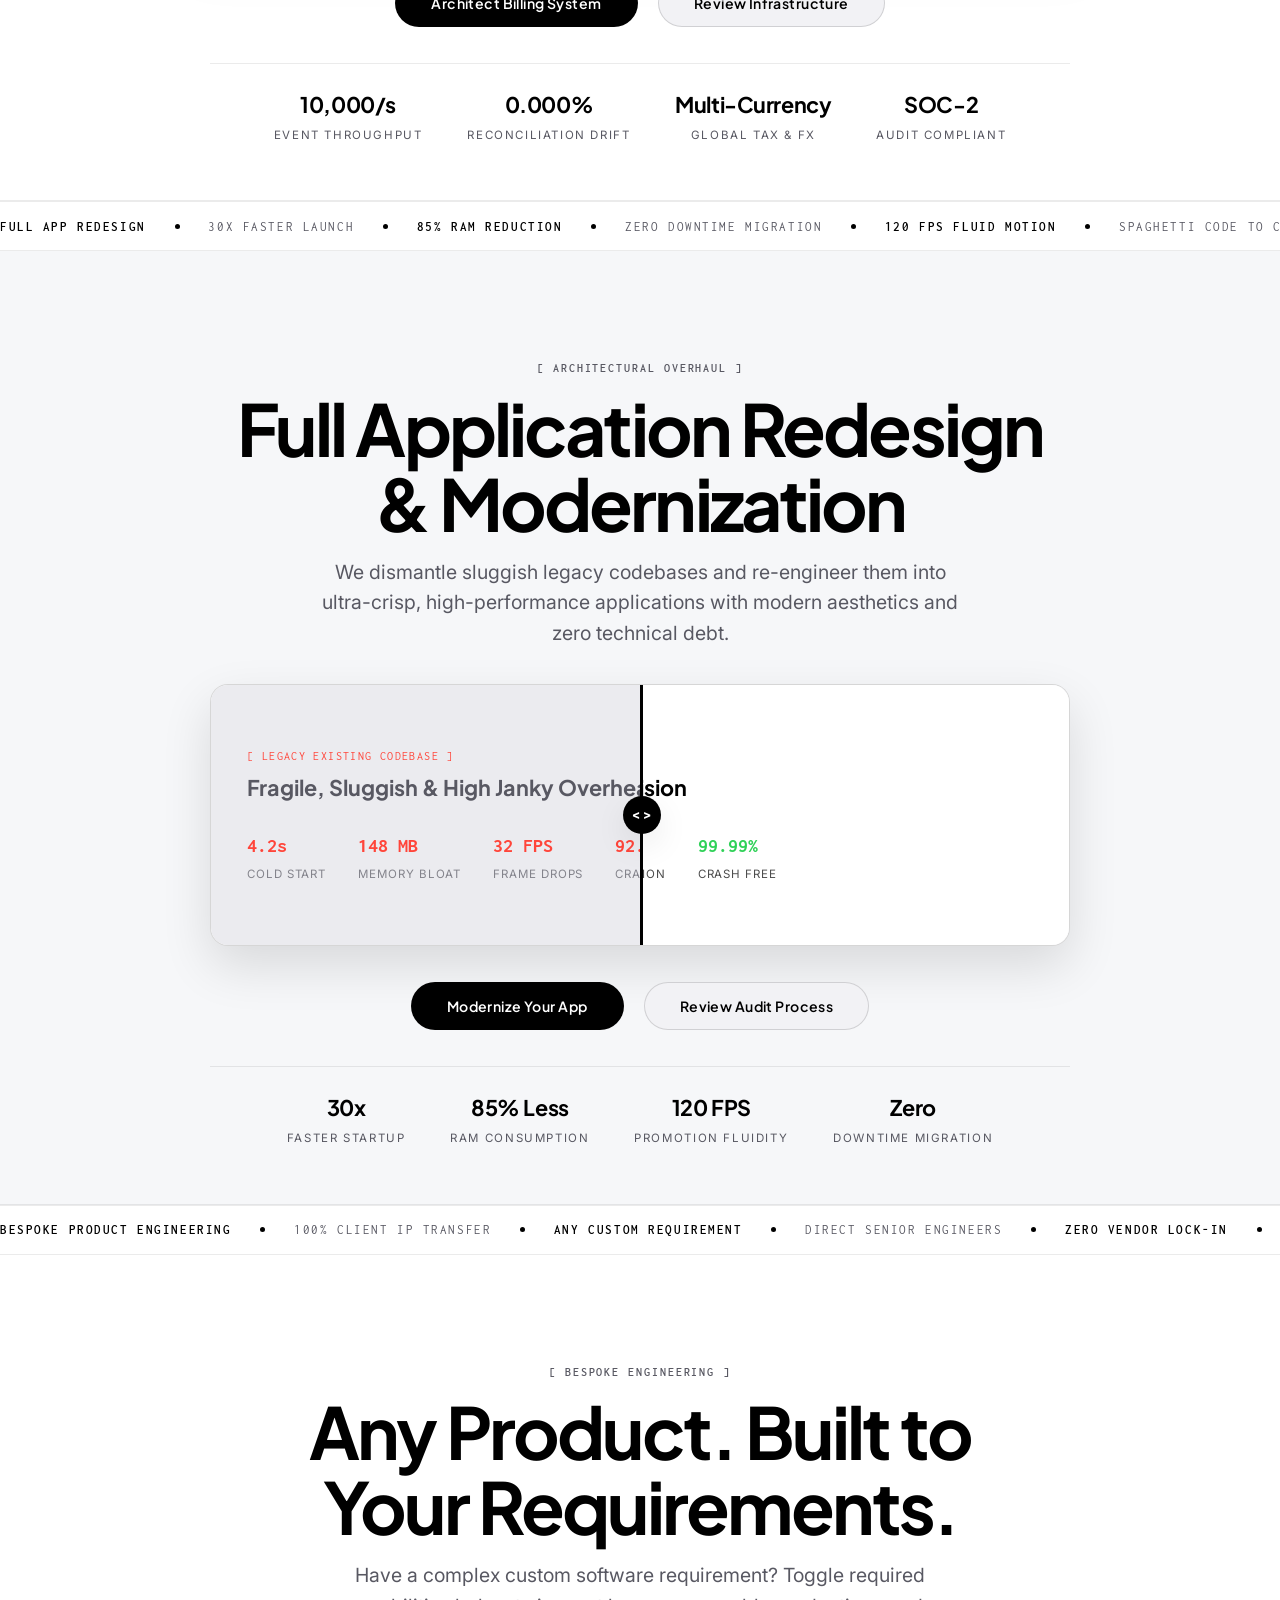
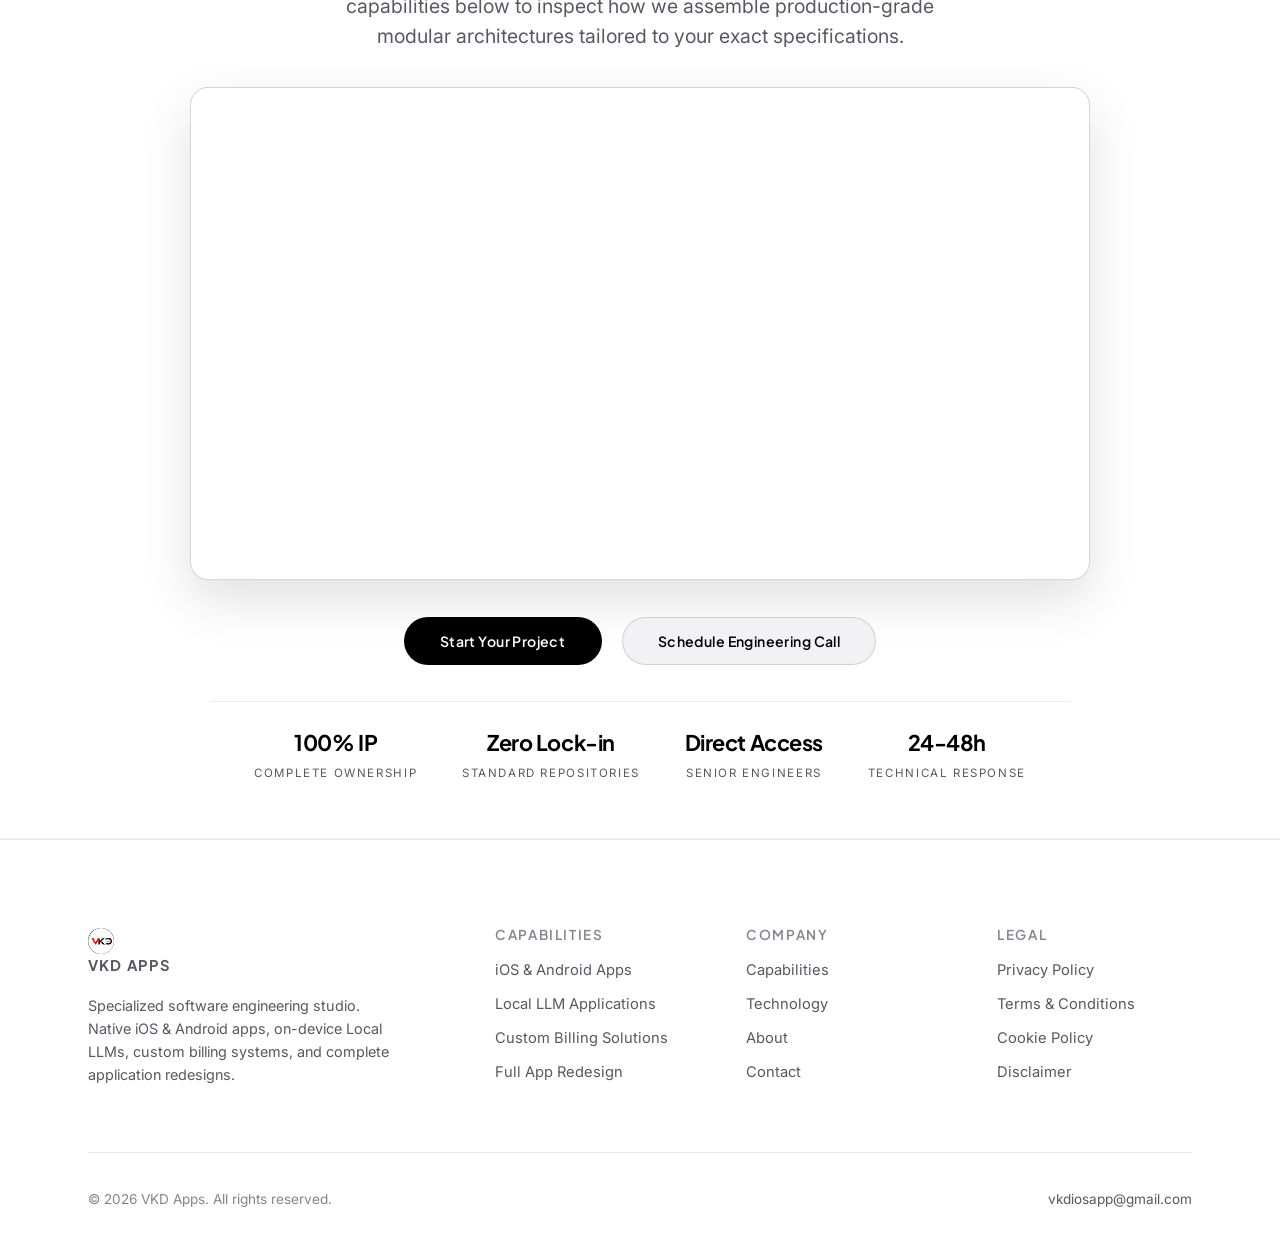
==== commit 8ceea91a: "Revamp site: dual theme (dark/light), unified nav, local LLMs & billing infrastructure, email update" ====
--- a/index.html
+++ b/index.html
@@ -3,24 +3,24 @@
 <head>
 <meta charset="UTF-8" />
 <meta name="viewport" content="width=device-width, initial-scale=1, viewport-fit=cover" />
-<title>VKD Apps — Premium Software Engineering | Android, iOS &amp; Web</title>
-<meta name="description" content="VKD Apps designs and builds premium Android, iOS, and web applications engineered with modern technology, refined UX, and enterprise-grade reliability." />
-<meta name="keywords" content="VKD Apps, app development company India, Android app development, iOS app development, Flutter development, AI applications, business software" />
+<title>VKD Apps — iOS &amp; Android Apps, Local LLMs &amp; Custom Billing Systems</title>
+<meta name="description" content="VKD Apps engineers high-performance iOS and Android applications, on-device Local LLM apps, custom enterprise billing solutions, and complete app redesigns." />
+<meta name="keywords" content="iOS development, Android development, Local LLM apps, on-device AI, custom billing solutions, app redesign, Swift, Kotlin, Flutter" />
 <meta name="author" content="VKD Apps" />
 <link rel="canonical" href="https://vkdapps.com/" />
 
 <!-- Open Graph -->
 <meta property="og:type" content="website" />
 <meta property="og:site_name" content="VKD Apps" />
-<meta property="og:title" content="VKD Apps — Premium Software Engineering" />
-<meta property="og:description" content="We build premium software that is simple, elegant, reliable, and engineered to solve real-world problems." />
+<meta property="og:title" content="VKD Apps — High-Performance Mobile &amp; Systems Engineering" />
+<meta property="og:description" content="Native iOS &amp; Android apps, private Local LLM software, custom billing engines, and full app redesigns." />
 <meta property="og:url" content="https://vkdapps.com/" />
 <meta property="og:image" content="https://vkdapps.com/assets/images/og-cover.jpg" />
 
 <!-- Twitter -->
 <meta name="twitter:card" content="summary_large_image" />
-<meta name="twitter:title" content="VKD Apps — Premium Software Engineering" />
-<meta name="twitter:description" content="Premium Android, iOS &amp; Web applications engineered for real-world impact." />
+<meta name="twitter:title" content="VKD Apps — High-Performance Software Engineering" />
+<meta name="twitter:description" content="Native iOS &amp; Android apps, Local LLM software, and custom billing solutions." />
 <meta name="twitter:image" content="https://vkdapps.com/assets/images/og-cover.jpg" />
 
 <meta name="theme-color" content="#000000" />
@@ -28,11 +28,18 @@
 <link rel="apple-touch-icon" href="assets/icons/apple-touch-icon.png" />
 <link rel="manifest" href="manifest.json" />
 
+<!-- Google Fonts -->
 <link rel="preconnect" href="https://fonts.googleapis.com" />
 <link rel="preconnect" href="https://fonts.gstatic.com" crossorigin />
-<link href="https://fonts.googleapis.com/css2?family=Tomorrow:wght@400;500;600&family=Inter:wght@400;500;600;700&display=swap" rel="stylesheet" />
-
-<script>document.documentElement.classList.add("js");</script>
+<link href="https://fonts.googleapis.com/css2?family=Plus+Jakarta+Sans:wght@400;500;600;700;800&family=Inter:wght@400;500;600&family=Inconsolata:wght@400;600;700&display=swap" rel="stylesheet" />
+
+<script>
+  document.documentElement.classList.add("js");
+  (function(){
+    var t = localStorage.getItem("vkd_theme") || (window.matchMedia("(prefers-color-scheme: light)").matches ? "light" : "dark");
+    document.documentElement.setAttribute("data-theme", t);
+  })();
+</script>
 
 <link rel="stylesheet" href="assets/css/variables.css" />
 <link rel="stylesheet" href="assets/css/base.css" />
@@ -45,315 +52,650 @@
   "@type": "Organization",
   "name": "VKD Apps",
   "url": "https://vkdapps.com",
-  "logo": "https://vkdapps.com/assets/icons/favicon.svg",
-  "description": "VKD Apps builds premium Android, iOS, and web applications engineered with modern technology and outstanding user experience.",
+  "logo": "https://vkdapps.com/assets/icons/logo-512.png",
+  "description": "VKD Apps engineers native iOS and Android apps, on-device Local LLM applications, custom billing engines, and complete application redesigns.",
   "address": { "@type": "PostalAddress", "addressCountry": "IN" },
-  "email": "business@vkdapps.com",
-  "sameAs": []
+  "email": "vkdiosapp@gmail.com"
 }
 </script>
 </head>
 <body>
 <a href="#main" class="skip-link">Skip to content</a>
 
-<div class="noise-layer"></div>
-<div class="scroll-progress"></div>
-<!-- Navigation -->
+<!-- Floating Paradam-Style Circular Rotating Stamp -->
+<div class="rotating-stamp" aria-hidden="true">
+  <svg viewBox="0 0 100 100">
+    <path id="stampPath" d="M 50, 50 m -37, 0 a 37,37 0 1,1 74,0 a 37,37 0 1,1 -74,0" fill="none"></path>
+    <text class="spin-badge">
+      <textPath href="#stampPath">VKD APPS • INDUSTRIAL LAB • EST 2024 •</textPath>
+    </text>
+  </svg>
+  <span class="stamp-center">VKD</span>
+</div>
+
+<!-- Unified Minimalist Floating Navigation -->
 <header class="site-nav">
   <div class="container nav-inner">
-    <a href="index.html" class="brand" aria-label="VKD Apps home">
-      <img class="brand-mark" src="assets/icons/logo.png" alt="" width="32" height="32" />
-      <span class="brand-name">VKD Apps</span>
+    <a href="index.html" class="brand" aria-label="VKD Apps Home">
+      <img class="brand-mark" src="assets/icons/logo.png" alt="VKD Apps logo" width="26" height="26" />
+      <span>VKD Apps</span>
     </a>
-    <nav class="nav-links" aria-label="Primary">
-      <a href="index.html" aria-current="page">Home</a>
-      <a href="services.html">Services</a>
-      <a href="products.html">Products</a>
+    <nav class="nav-links" aria-label="Main Navigation">
+      <a href="index.html" aria-current="page">Overview</a>
+      <a href="services.html">Capabilities</a>
       <a href="technology.html">Technology</a>
       <a href="about.html">About</a>
       <a href="contact.html">Contact</a>
     </nav>
     <div class="nav-cta">
+      <button class="theme-toggle" type="button" aria-label="Toggle theme" title="Toggle theme">
+        <svg class="icon-sun" viewBox="0 0 24 24" aria-hidden="true">
+          <circle cx="12" cy="12" r="5"></circle>
+          <line x1="12" y1="1" x2="12" y2="3"></line>
+          <line x1="12" y1="21" x2="12" y2="23"></line>
+          <line x1="4.22" y1="4.22" x2="5.64" y2="5.64"></line>
+          <line x1="18.36" y1="18.36" x2="19.78" y2="19.78"></line>
+          <line x1="1" y1="12" x2="3" y2="12"></line>
+          <line x1="21" y1="12" x2="23" y2="12"></line>
+          <line x1="4.22" y1="19.78" x2="5.64" y2="18.36"></line>
+          <line x1="18.36" y1="5.64" x2="19.78" y2="4.22"></line>
+        </svg>
+        <svg class="icon-moon" viewBox="0 0 24 24" aria-hidden="true">
+          <path d="M21 12.79A9 9 0 1 1 11.21 3 7 7 0 0 0 21 12.79z"></path>
+        </svg>
+      </button>
       <a href="contact.html" class="btn btn-secondary btn-sm">Start Your Project</a>
-      <button class="nav-toggle" aria-label="Toggle menu" aria-expanded="false">
+      <button class="nav-toggle" aria-label="Toggle navigation menu" aria-expanded="false" aria-controls="mobileMenu">
         <span></span><span></span><span></span>
       </button>
     </div>
   </div>
 </header>
 
-<div class="mobile-menu" id="mobileMenu">
-  <a href="index.html">Home</a>
-  <a href="services.html">Services</a>
-  <a href="products.html">Products</a>
+<!-- Mobile Navigation Drawer -->
+<div class="mobile-menu" id="mobileMenu" aria-label="Mobile Navigation">
+  <a href="index.html" aria-current="page">Overview</a>
+  <a href="services.html">Capabilities</a>
   <a href="technology.html">Technology</a>
   <a href="about.html">About</a>
   <a href="contact.html">Contact</a>
-  <a href="contact.html" class="btn btn-primary">Start Your Project</a>
+  <a href="contact.html" class="btn btn-primary" style="margin-top: 1rem;">Start Your Project</a>
 </div>
 
 <main id="main">
 
-  <!-- 1. HERO -->
-  <section class="hero" style="padding-top:var(--nav-h); min-height:100svh; display:flex; align-items:center; overflow:hidden;">
-    <div class="hero-mesh"></div>
-    <div class="float-el" style="width:8px;height:8px;top:22%;left:12%;"></div>
-    <div class="float-el" style="width:5px;height:5px;top:65%;left:20%;animation-delay:1.5s;"></div>
-    <div class="float-el" style="width:4px;height:4px;top:78%;left:75%;animation-delay:.8s;"></div>
-    <div class="container" style="position:relative; z-index:1; padding-block:var(--space-2xl);">
-      <div class="hero-grid">
-        <div class="hero-copy">
-          <div data-reveal>
-            <span class="eyebrow">Premium Software Engineering, from India to the World</span>
-          </div>
-          <h1 style="font-size:var(--fs-hero); margin-top:var(--space-md);" data-reveal data-delay="80">
-            Building Software That People Love.
-          </h1>
-          <p class="lead" style="font-size:var(--fs-lead); color:var(--text-secondary); max-width:560px; margin-top:var(--space-md);" data-reveal data-delay="160">
-            VKD Apps designs and engineers premium Android, iOS, and web applications — where meticulous craft meets real-world reliability, for individuals, startups, and enterprises alike.
-          </p>
-          <div style="display:flex; gap:1rem; flex-wrap:wrap; margin-top:var(--space-lg);" data-reveal data-delay="240">
-            <a href="products.html" class="btn btn-primary">Explore Products</a>
-            <a href="contact.html" class="btn btn-secondary">Start Your Project</a>
-          </div>
-        </div>
-
-        <div class="hero-showcase" aria-hidden="true">
-          <div class="hero-stage">
-            <div class="hero-phone hero-phone-left">
-              <div class="hero-phone-inner"><img src="assets/images/app/flowcare-1.jpg" alt="" width="640" height="1422" loading="eager" /></div>
+  <!-- ============================================================
+       SECTION 1: NATIVE IOS & ANDROID APPS (INTERACTIVE SANDBOX)
+       ============================================================ -->
+  <section class="tesla-viewport-section" id="mobile">
+    <div class="tesla-top">
+      <span class="eyebrow" data-reveal>[ Native Mobile Architecture ]</span>
+      <h1 data-reveal data-delay="60">
+        iOS &amp; Android Engineering
+      </h1>
+      <p class="lead" data-reveal data-delay="120">
+        Direct-to-metal Swift 6 and Kotlin 2.0 applications engineered for 120 FPS rendering, sub-5ms touch latency, and zero UI jank.
+      </p>
+    </div>
+
+    <!-- Centerpiece: Interactive Device Sandbox -->
+    <div class="tesla-center" data-reveal data-delay="180">
+      <div class="device-sandbox tilt-card">
+        <div class="sandbox-controls">
+          <div class="platform-pills">
+            <button id="pillIos" class="platform-pill active" type="button"> Apple iOS (Swift 6)</button>
+            <button id="pillAndroid" class="platform-pill" type="button">🤖 Android (Kotlin 2.0)</button>
+          </div>
+          <div class="telemetry-chip">
+            <span class="beacon-dot active-green"></span>
+            <span>Touch Latency: <strong id="sandboxLatencyVal" style="color: var(--text-primary);">3.8ms</strong></span>
+          </div>
+        </div>
+
+        <div class="sandbox-body">
+          <!-- Live Interactive Phone Frame -->
+          <div class="phone-frame">
+            <div class="phone-notch">
+              <span style="width: 6px; height: 6px; border-radius: 50%; background: #2c2d33;"></span>
+              <span style="width: 14px; height: 4px; border-radius: 2px; background: #2c2d33;"></span>
             </div>
-            <div class="hero-phone hero-phone-right">
-              <div class="hero-phone-inner"><img src="assets/images/app/rent-agreement-1.jpg" alt="" width="640" height="1387" loading="eager" /></div>
+            <div class="phone-screen">
+              <div>
+                <div class="screen-app-bar">
+                  <span id="sandboxScreenTitle"> Apple Swift 6</span>
+                  <span style="font-family: var(--font-mono); font-size: 0.68rem; color: #30d158;">120 FPS</span>
+                </div>
+                <div style="font-family: var(--font-mono); font-size: 0.65rem; color: var(--text-secondary); margin-top: 3px;" id="sandboxScreenSub">
+                  SwiftUI • ProMotion 120Hz
+                </div>
+
+                <div class="screen-card">
+                  <div style="font-size: 0.7rem; font-weight: 600; color: var(--text-primary);">Telemetry Stream</div>
+                  <div class="screen-chart-bars">
+                    <div class="chart-bar" style="height: 24px;"></div>
+                    <div class="chart-bar" style="height: 38px;"></div>
+                    <div class="chart-bar active" style="height: 32px;"></div>
+                    <div class="chart-bar" style="height: 44px;"></div>
+                    <div class="chart-bar" style="height: 28px;"></div>
+                    <div class="chart-bar" style="height: 40px;"></div>
+                  </div>
+                </div>
+              </div>
+
+              <button id="sandboxTouchBtn" class="screen-interactive-btn" type="button">
+                Simulate Touch Event
+              </button>
             </div>
-            <div class="hero-phone hero-phone-front">
-              <div class="hero-phone-inner"><img src="assets/images/app/brainboost-1.jpg" alt="" width="640" height="1387" loading="eager" /></div>
+          </div>
+
+          <!-- Specs Breakdown -->
+          <div class="sandbox-specs">
+            <div class="spec-row">
+              <span class="spec-name">Runtime Concurrency Engine</span>
+              <span class="spec-detail" id="sandboxSpecEngine">Swift 6 Concurrency (Sendable / Actors)</span>
             </div>
-          </div>
+            <div class="spec-row">
+              <span class="spec-name">Hardware Graphics Pipeline</span>
+              <span class="spec-detail" id="sandboxSpecGraphics">Apple Metal Pipeline (0 Stutter)</span>
+            </div>
+            <div class="spec-row">
+              <span class="spec-name">Thread Scheduling</span>
+              <span class="spec-detail" id="sandboxSpecThreads">Grand Central Dispatch + Cooperative Pool</span>
+            </div>
+            <div class="spec-row" style="border-bottom: none;">
+              <span class="spec-name">Store Validation</span>
+              <span class="spec-detail" style="color: #30d158;">Guaranteed App Store &amp; Play Store Approval</span>
+            </div>
+          </div>
+        </div>
+      </div>
+    </div>
+
+    <div class="tesla-bottom" data-reveal data-delay="240">
+      <div class="tesla-actions">
+        <a href="contact.html" class="btn btn-primary">Build Mobile App</a>
+        <a href="services.html" class="btn btn-secondary">Explore Capabilities</a>
+      </div>
+      <div class="tesla-specs">
+        <div class="spec-item">
+          <span class="spec-value">120 FPS</span>
+          <span class="spec-label">ProMotion Rendering</span>
+        </div>
+        <div class="spec-item">
+          <span class="spec-value">0ms</span>
+          <span class="spec-label">Offline Lag</span>
+        </div>
+        <div class="spec-item">
+          <span class="spec-value">Metal &amp; Vulkan</span>
+          <span class="spec-label">GPU Acceleration</span>
+        </div>
+        <div class="spec-item">
+          <span class="spec-value">100% Native</span>
+          <span class="spec-label">Zero Compromise</span>
         </div>
       </div>
     </div>
   </section>
 
-  <!-- 2. PRODUCTS — the proof leads -->
-  <section class="section-pad" style="background:var(--bg-secondary);">
-    <div class="container">
-      <div class="section-head" data-reveal>
-        <span class="eyebrow">Our Products</span>
-        <h2>Applications we've built and shipped.</h2>
-        <p>Three apps are live on the App Store and Google Play today. FlowCare is on the way.</p>
-      </div>
-
-      <div class="product-row" data-reveal>
-        <div>
-          <span class="eyebrow">Spinner Wheel Game</span>
-          <h3 class="product-row-title">PickSpin</h3>
-          <p class="product-row-text">A fast, fair way to decide — custom Decision Spinner wheels, multiplayer Spin Battles, Math Challenge, and Race to 10.</p>
-          <div class="tag-row"><span>Android</span><span>iOS</span><span>Free</span></div>
-          <div class="product-row-actions">
-            <a href="https://play.google.com/store/apps/details?id=com.vkd.spinner.game" target="_blank" rel="noopener" class="btn btn-secondary btn-sm" aria-label="Download PickSpin on Google Play">Google Play</a>
-            <a href="https://apps.apple.com/in/app/pickspin-spinner-wheel-game/id6757425174" target="_blank" rel="noopener" class="btn btn-secondary btn-sm" aria-label="Download PickSpin on the App Store">App Store</a>
-            <a href="pickspin.html" class="card-link gradient-text">Learn more <span class="arrow">→</span></a>
-          </div>
-        </div>
-        <div class="product-row-media">
-          <div class="device-mock"><img class="shot-img" src="assets/images/app/pickspin-2.jpg" alt="PickSpin Spin Battle multiplayer round with two players and the spinner wheel" width="700" height="1514" loading="lazy" /></div>
-        </div>
-      </div>
-
-      <div class="product-row is-reversed" data-reveal>
-        <div>
-          <span class="eyebrow">Memory, Focus &amp; IQ Training</span>
-          <h3 class="product-row-title">BrainBoost</h3>
-          <p class="product-row-text">32+ games across reaction, memory, math, visual, and logic — plus an AI Coach that turns your play history into a personal training plan.</p>
-          <div class="tag-row"><span>iOS</span><span>Android Soon</span><span>Free</span></div>
-          <div class="product-row-actions">
-            <a href="https://apps.apple.com/in/app/brain-boost-ai-powered/id6758626335" target="_blank" rel="noopener" class="btn btn-secondary btn-sm" aria-label="Download BrainBoost on the App Store">App Store</a>
-            <a href="brainboost.html" class="card-link gradient-text">Learn more <span class="arrow">→</span></a>
-          </div>
-        </div>
-        <div class="product-row-media">
-          <div class="device-mock" style="animation-delay:-2s;"><img class="shot-img" src="assets/images/app/brainboost-1.jpg" alt="BrainBoost exercises screen with the Count Rush game and a reaction-time trend chart" width="640" height="1387" loading="lazy" /></div>
-        </div>
-      </div>
-
-      <div class="product-row" data-reveal>
-        <div>
-          <span class="eyebrow">Create, Scan &amp; Manage Leases</span>
-          <h3 class="product-row-title">Rent Agreement Maker</h3>
-          <p class="product-row-text">Create a professional rental agreement in minutes — AI clause suggestions, an agreement health scanner, and offline PDF export.</p>
-          <div class="tag-row"><span>iOS</span><span>Android Soon</span><span>Free</span></div>
-          <div class="product-row-actions">
-            <a href="https://apps.apple.com/in/app/rent-agreement-maker-ai/id6760934788" target="_blank" rel="noopener" class="btn btn-secondary btn-sm" aria-label="Download Rent Agreement Maker on the App Store">App Store</a>
-            <a href="rent-agreement-maker.html" class="card-link gradient-text">Learn more <span class="arrow">→</span></a>
-          </div>
-        </div>
-        <div class="product-row-media">
-          <div class="device-mock" style="animation-delay:-4s;"><img class="shot-img" src="assets/images/app/rent-agreement-2.jpg" alt="Rent Agreement Maker AI Agreement Health Scanner screen" width="640" height="1387" loading="lazy" /></div>
-        </div>
-      </div>
-
-      <div class="product-row is-reversed" data-reveal>
-        <div>
-          <span class="eyebrow">Coming Soon</span>
-          <h3 class="product-row-title">FlowCare <span class="badge badge-soon" style="margin-left:.4rem;">In Development</span></h3>
-          <p class="product-row-text">A period tracker built with care — cycle and ovulation tracking, symptom logging, calendar insights, and gentle relief tools.</p>
-          <div class="tag-row"><span>Android</span><span>iOS</span></div>
-          <div class="product-row-actions">
-            <a href="flowcare.html" class="card-link gradient-text">Learn more <span class="arrow">→</span></a>
-          </div>
-        </div>
-        <div class="product-row-media">
-          <div class="device-mock" style="animation-delay:-6s;"><img class="shot-img" src="assets/images/app/flowcare-1.jpg" alt="FlowCare home screen showing the current period day, next ovulation, and daily symptom logging" width="640" height="1422" loading="lazy" /></div>
+  <!-- Marquee Ticker 1 -->
+  <div class="marquee-strip" aria-hidden="true">
+    <div class="marquee-track">
+      <div class="marquee-item"><strong>NATIVE SWIFT 6</strong><span class="dot"></span></div>
+      <div class="marquee-item">JETPACK COMPOSE 2.0<span class="dot"></span></div>
+      <div class="marquee-item"><strong>120 FPS PROMOTION</strong><span class="dot"></span></div>
+      <div class="marquee-item">LOCAL NEURAL ENGINE<span class="dot"></span></div>
+      <div class="marquee-item"><strong>ZERO CLOUD EGRESS</strong><span class="dot"></span></div>
+      <div class="marquee-item">METERED REVENUE LEDGERS<span class="dot"></span></div>
+      <div class="marquee-item"><strong>BESPOKE ARCHITECTURE</strong><span class="dot"></span></div>
+      <!-- Duplicate for seamless loop -->
+      <div class="marquee-item"><strong>NATIVE SWIFT 6</strong><span class="dot"></span></div>
+      <div class="marquee-item">JETPACK COMPOSE 2.0<span class="dot"></span></div>
+      <div class="marquee-item"><strong>120 FPS PROMOTION</strong><span class="dot"></span></div>
+      <div class="marquee-item">LOCAL NEURAL ENGINE<span class="dot"></span></div>
+      <div class="marquee-item"><strong>ZERO CLOUD EGRESS</strong><span class="dot"></span></div>
+      <div class="marquee-item">METERED REVENUE LEDGERS<span class="dot"></span></div>
+      <div class="marquee-item"><strong>BESPOKE ARCHITECTURE</strong><span class="dot"></span></div>
+    </div>
+  </div>
+
+  <!-- ============================================================
+       SECTION 2: LOCAL LLM APPLICATIONS (INTERACTIVE TERMINAL)
+       ============================================================ -->
+  <section class="tesla-viewport-section" id="local-llm" style="background: var(--bg-secondary);">
+    <div class="tesla-top">
+      <span class="eyebrow" data-reveal>[ On-Device Intelligence ]</span>
+      <h2 data-reveal data-delay="60">
+        Local LLM Applications
+      </h2>
+      <p class="lead" data-reveal data-delay="120">
+        Deploy quantized neural networks directly on user hardware. 100% private, zero API token costs, and instant offline execution via Apple Neural Engine and Qualcomm NPUs.
+      </p>
+    </div>
+
+    <!-- Centerpiece: Interactive Neural Terminal Sandbox -->
+    <div class="tesla-center" data-reveal data-delay="180">
+      <div class="neural-terminal tilt-card">
+        <div class="terminal-header">
+          <div class="terminal-dots">
+            <span></span><span></span><span></span>
+          </div>
+          <span class="terminal-title">COREML_ONNX_ENGINE // RUNNING ON HARDWARE ACCELERATOR</span>
+          <span class="telemetry-chip" style="padding: 0.2rem 0.6rem; font-size: 0.7rem;">
+            <span class="beacon-dot active-green"></span> NPU Active
+          </span>
+        </div>
+
+        <div class="terminal-prompts">
+          <span style="font-family: var(--font-mono); font-size: 0.72rem; color: var(--text-secondary); align-self: center;">Select Scenario:</span>
+          <button class="terminal-prompt-btn active" data-scenario="summary" type="button">01. Offline Medical Summary</button>
+          <button class="terminal-prompt-btn" data-scenario="json" type="button">02. Structured JSON Grammar</button>
+          <button class="terminal-prompt-btn" data-scenario="rag" type="button">03. Local Vector RAG Search</button>
+        </div>
+
+        <div class="terminal-body" id="terminalOutput">
+          <!-- Populated by JavaScript typewriter -->
+        </div>
+
+        <div class="terminal-meta-bar">
+          <div>Inference Speed: <span class="meta-metric" id="tokensSecVal">44.2 t/s</span></div>
+          <div>RAM Footprint: <span class="meta-metric" id="ramFootprintVal">1.42 GB</span></div>
+          <div>Cloud Egress: <span class="meta-metric" id="cloudEgressVal" style="color: #30d158;">0.00 KB (Offline)</span></div>
+          <div>API Billing: <span class="meta-metric" style="color: #30d158;">$0.00 / ∞ Calls</span></div>
+        </div>
+      </div>
+    </div>
+
+    <div class="tesla-bottom" data-reveal data-delay="240">
+      <div class="tesla-actions">
+        <a href="contact.html" class="btn btn-primary">Build Local LLM App</a>
+        <a href="technology.html" class="btn btn-secondary">Review Inference Stack</a>
+      </div>
+      <div class="tesla-specs">
+        <div class="spec-item">
+          <span class="spec-value">$0.00</span>
+          <span class="spec-label">Cloud API Fees</span>
+        </div>
+        <div class="spec-item">
+          <span class="spec-value">100% Private</span>
+          <span class="spec-label">Zero Server Egress</span>
+        </div>
+        <div class="spec-item">
+          <span class="spec-value">40+ t/s</span>
+          <span class="spec-label">Quantized Speed</span>
+        </div>
+        <div class="spec-item">
+          <span class="spec-value">CoreML &amp; ONNX</span>
+          <span class="spec-label">Direct Silicon Run</span>
         </div>
       </div>
     </div>
   </section>
 
-  <!-- 3. CAPABILITY — services explain, products prove -->
-  <section class="section-pad">
-    <div class="container">
-      <div class="section-head" data-reveal>
-        <span class="eyebrow">What We Do</span>
-        <h2>The same standard, applied to your product.</h2>
-        <p>We build across mobile, web, and AI — with the architecture, security, and performance decisions made deliberately, from the first commit.</p>
-      </div>
-      <div class="grid grid-3" data-stagger>
-        <div class="card">
-          <div class="card-icon"><svg class="icon" aria-hidden="true"><use href="assets/icons/sprite.svg#i-android"></use></svg></div>
-          <h3 style="font-size:1.1rem;margin-bottom:.4rem;">Android</h3>
-          <p style="color:var(--text-secondary);font-size:.9rem;">Native, performant Android apps built on modern architecture.</p>
-          <div class="tag-row"><span>Kotlin</span><span>Jetpack</span></div>
-        </div>
-        <div class="card">
-          <div class="card-icon"><svg class="icon" aria-hidden="true"><use href="assets/icons/sprite.svg#i-apple"></use></svg></div>
-          <h3 style="font-size:1.1rem;margin-bottom:.4rem;">iOS</h3>
-          <p style="color:var(--text-secondary);font-size:.9rem;">Refined iOS experiences that feel native to Apple's ecosystem.</p>
-          <div class="tag-row"><span>Swift</span><span>SwiftUI</span></div>
-        </div>
-        <div class="card">
-          <div class="card-icon"><svg class="icon" aria-hidden="true"><use href="assets/icons/sprite.svg#i-layers"></use></svg></div>
-          <h3 style="font-size:1.1rem;margin-bottom:.4rem;">Cross-Platform</h3>
-          <p style="color:var(--text-secondary);font-size:.9rem;">One maintainable codebase, native-grade on both platforms.</p>
-          <div class="tag-row"><span>Flutter</span><span>Dart</span></div>
-        </div>
-        <div class="card">
-          <div class="card-icon"><svg class="icon" aria-hidden="true"><use href="assets/icons/sprite.svg#i-ai"></use></svg></div>
-          <h3 style="font-size:1.1rem;margin-bottom:.4rem;">AI Applications</h3>
-          <p style="color:var(--text-secondary);font-size:.9rem;">Intelligent features that earn their place — as in BrainBoost's AI Coach.</p>
-          <div class="tag-row"><span>On-device</span><span>Adaptive</span></div>
-        </div>
-        <div class="card">
-          <div class="card-icon"><svg class="icon" aria-hidden="true"><use href="assets/icons/sprite.svg#i-server"></use></svg></div>
-          <h3 style="font-size:1.1rem;margin-bottom:.4rem;">Backend &amp; APIs</h3>
-          <p style="color:var(--text-secondary);font-size:.9rem;">Well-structured services that connect every layer of the product.</p>
-          <div class="tag-row"><span>Node.js</span><span>Firebase</span><span>REST</span></div>
-        </div>
-        <div class="card">
-          <div class="card-icon"><svg class="icon" aria-hidden="true"><use href="assets/icons/sprite.svg#i-globe"></use></svg></div>
-          <h3 style="font-size:1.1rem;margin-bottom:.4rem;">Web Applications</h3>
-          <p style="color:var(--text-secondary);font-size:.9rem;">Fast, scalable web platforms engineered for growth.</p>
-          <div class="tag-row"><span>Performance</span><span>Cloud</span></div>
-        </div>
-      </div>
-      <div style="display:flex; gap:1rem; flex-wrap:wrap; margin-top:var(--space-lg);" data-reveal>
-        <a href="services.html" class="btn btn-secondary">View All Services</a>
-        <a href="technology.html" class="btn btn-secondary">Explore Our Technology</a>
+  <!-- Marquee Ticker 2 -->
+  <div class="marquee-strip" aria-hidden="true">
+    <div class="marquee-track">
+      <div class="marquee-item"><strong>HIGH-THROUGHPUT METERING</strong><span class="dot"></span></div>
+      <div class="marquee-item">DYNAMIC TIER ENGINE<span class="dot"></span></div>
+      <div class="marquee-item"><strong>MULTI-CURRENCY FX</strong><span class="dot"></span></div>
+      <div class="marquee-item">STRIPE &amp; ADYEN SYNC<span class="dot"></span></div>
+      <div class="marquee-item"><strong>ZERO FINANCIAL DRIFT</strong><span class="dot"></span></div>
+      <div class="marquee-item">AUDITABLE INVOICE PIPELINES<span class="dot"></span></div>
+      <!-- Duplicate -->
+      <div class="marquee-item"><strong>HIGH-THROUGHPUT METERING</strong><span class="dot"></span></div>
+      <div class="marquee-item">DYNAMIC TIER ENGINE<span class="dot"></span></div>
+      <div class="marquee-item"><strong>MULTI-CURRENCY FX</strong><span class="dot"></span></div>
+      <div class="marquee-item">STRIPE &amp; ADYEN SYNC<span class="dot"></span></div>
+      <div class="marquee-item"><strong>ZERO FINANCIAL DRIFT</strong><span class="dot"></span></div>
+      <div class="marquee-item">AUDITABLE INVOICE PIPELINES<span class="dot"></span></div>
+    </div>
+  </div>
+
+  <!-- ============================================================
+       SECTION 3: CUSTOM BILLING SOLUTIONS (INTERACTIVE PIPELINE)
+       ============================================================ -->
+  <section class="tesla-viewport-section" id="billing">
+    <div class="tesla-top">
+      <span class="eyebrow" data-reveal>[ Billing Infrastructure ]</span>
+      <h2 data-reveal data-delay="60">
+        Custom Billing &amp; Metering Solutions
+      </h2>
+      <p class="lead" data-reveal data-delay="120">
+        High-scale usage metering, dynamic subscription engines, and automated multi-currency tax calculation pipelines engineered for zero reconciliation errors.
+      </p>
+    </div>
+
+    <!-- Centerpiece: Interactive Billing Pipeline -->
+    <div class="tesla-center" data-reveal data-delay="180">
+      <div class="billing-pipeline tilt-card">
+        <div style="display: flex; justify-content: space-between; align-items: center; border-bottom: 1px solid var(--border-subtle); padding-bottom: var(--space-sm);">
+          <span style="font-family: var(--font-mono); font-size: 0.78rem; color: var(--text-secondary);">METERED_PIPELINE // EVENT_LEDGER_STREAM</span>
+          <span class="telemetry-chip">
+            <span class="beacon-dot active-green"></span> Stream Active
+          </span>
+        </div>
+
+        <div class="pipeline-diagram">
+          <div class="pipeline-track">
+            <div class="packet-pulse"></div>
+          </div>
+
+          <div class="pipeline-node" id="pnode1">
+            <div class="node-label">01. INGESTION</div>
+            <div class="node-title">Event Collector</div>
+            <div class="node-metric">&gt; 10,000 req/sec</div>
+          </div>
+
+          <div class="pipeline-node" id="pnode2">
+            <div class="node-label">02. METERING</div>
+            <div class="node-title">Sliding Window Aggregator</div>
+            <div class="node-metric">Sub-millisecond State</div>
+          </div>
+
+          <div class="pipeline-node" id="pnode3">
+            <div class="node-label">03. PRICING</div>
+            <div class="node-title">Tier &amp; Currency Engine</div>
+            <div class="node-metric">130+ Currencies</div>
+          </div>
+
+          <div class="pipeline-node" id="pnode4">
+            <div class="node-label">04. SETTLEMENT</div>
+            <div class="node-title">Automated Invoice</div>
+            <div class="node-metric">Stripe / Tax Sync</div>
+          </div>
+        </div>
+
+        <div class="pipeline-actions-row">
+          <div>
+            <div style="font-family: var(--font-mono); font-size: 0.72rem; color: var(--text-secondary); text-transform: uppercase;">Aggregated Volume:</div>
+            <div class="pipeline-ticker" id="pipelineEventCount">1,489,200 events</div>
+          </div>
+          <div>
+            <div style="font-family: var(--font-mono); font-size: 0.72rem; color: var(--text-secondary); text-transform: uppercase;">Audit Reconciliation:</div>
+            <div class="pipeline-ticker" id="pipelineDriftStatus" style="color: #30d158;">0.000% Drift (Verified)</div>
+          </div>
+          <button id="emitEventsBtn" class="btn btn-secondary btn-sm" type="button">
+            + Emit 5,000 Usage Events
+          </button>
+        </div>
+      </div>
+    </div>
+
+    <div class="tesla-bottom" data-reveal data-delay="240">
+      <div class="tesla-actions">
+        <a href="contact.html" class="btn btn-primary">Architect Billing System</a>
+        <a href="services.html" class="btn btn-secondary">Review Infrastructure</a>
+      </div>
+      <div class="tesla-specs">
+        <div class="spec-item">
+          <span class="spec-value">10,000/s</span>
+          <span class="spec-label">Event Throughput</span>
+        </div>
+        <div class="spec-item">
+          <span class="spec-value">0.000%</span>
+          <span class="spec-label">Reconciliation Drift</span>
+        </div>
+        <div class="spec-item">
+          <span class="spec-value">Multi-Currency</span>
+          <span class="spec-label">Global Tax &amp; FX</span>
+        </div>
+        <div class="spec-item">
+          <span class="spec-value">SOC-2</span>
+          <span class="spec-label">Audit Compliant</span>
+        </div>
       </div>
     </div>
   </section>
 
-  <!-- 4. HOW WE WORK -->
-  <section class="section-pad" style="background:var(--bg-secondary);">
-    <div class="container">
-      <div class="section-head" data-reveal>
-        <span class="eyebrow">How We Work</span>
-        <h2>A disciplined process, from idea to production.</h2>
-        <p>One clear path, so you always know what happens next — and when.</p>
-      </div>
-      <div class="timeline" data-reveal>
-        <div class="timeline-item"><div class="timeline-dot">1</div><h3>Discovery</h3><p style="max-width:60ch;">We start with your goals, users, and constraints — no assumptions.</p></div>
-        <div class="timeline-item"><div class="timeline-dot">2</div><h3>Proposal</h3><p style="max-width:60ch;">Scope, architecture, timeline, and cost — mapped before a single line of code is written.</p></div>
-        <div class="timeline-item"><div class="timeline-dot">3</div><h3>Design &amp; Build</h3><p style="max-width:60ch;">Interfaces crafted with intention, on clean and maintainable architecture, with regular updates as your product takes shape.</p></div>
-        <div class="timeline-item"><div class="timeline-dot">4</div><h3>Test &amp; Launch</h3><p style="max-width:60ch;">Rigorous QA across devices, platforms, and edge cases, then a controlled release to the app stores.</p></div>
-        <div class="timeline-item"><div class="timeline-dot">5</div><h3>Support</h3><p style="max-width:60ch;">We stay involved well beyond launch day, keeping your product secure, fast, and current.</p></div>
+  <!-- Marquee Ticker 3 -->
+  <div class="marquee-strip" aria-hidden="true">
+    <div class="marquee-track">
+      <div class="marquee-item"><strong>FULL APP REDESIGN</strong><span class="dot"></span></div>
+      <div class="marquee-item">30X FASTER LAUNCH<span class="dot"></span></div>
+      <div class="marquee-item"><strong>85% RAM REDUCTION</strong><span class="dot"></span></div>
+      <div class="marquee-item">ZERO DOWNTIME MIGRATION<span class="dot"></span></div>
+      <div class="marquee-item"><strong>120 FPS FLUID MOTION</strong><span class="dot"></span></div>
+      <div class="marquee-item">SPAGHETTI CODE TO CLEAN ARCHITECTURE<span class="dot"></span></div>
+      <!-- Duplicate -->
+      <div class="marquee-item"><strong>FULL APP REDESIGN</strong><span class="dot"></span></div>
+      <div class="marquee-item">30X FASTER LAUNCH<span class="dot"></span></div>
+      <div class="marquee-item"><strong>85% RAM REDUCTION</strong><span class="dot"></span></div>
+      <div class="marquee-item">ZERO DOWNTIME MIGRATION<span class="dot"></span></div>
+      <div class="marquee-item"><strong>120 FPS FLUID MOTION</strong><span class="dot"></span></div>
+      <div class="marquee-item">SPAGHETTI CODE TO CLEAN ARCHITECTURE<span class="dot"></span></div>
+    </div>
+  </div>
+
+  <!-- ============================================================
+       SECTION 4: FULL APP REDESIGN (INTERACTIVE SPLIT SLIDER)
+       ============================================================ -->
+  <section class="tesla-viewport-section" id="redesign" style="background: var(--bg-secondary);">
+    <div class="tesla-top">
+      <span class="eyebrow" data-reveal>[ Architectural Overhaul ]</span>
+      <h2 data-reveal data-delay="60">
+        Full Application Redesign &amp; Modernization
+      </h2>
+      <p class="lead" data-reveal data-delay="120">
+        We dismantle sluggish legacy codebases and re-engineer them into ultra-crisp, high-performance applications with modern aesthetics and zero technical debt.
+      </p>
+    </div>
+
+    <!-- Centerpiece: Interactive Draggable Split Slider -->
+    <div class="tesla-center" data-reveal data-delay="180">
+      <div class="split-compare tilt-card">
+        <div class="compare-container">
+          <!-- Left: Legacy App Profile -->
+          <div class="compare-panel legacy">
+            <span class="compare-tag" style="color: #ff453a;">[ Legacy Existing Codebase ]</span>
+            <div class="compare-title">Fragile, Sluggish &amp; High Janky Overhead</div>
+            <div class="compare-metrics-row">
+              <div class="compare-metric-col">
+                <span class="num" style="color: #ff453a;">4.2s</span>
+                <span class="lbl">Cold Start</span>
+              </div>
+              <div class="compare-metric-col">
+                <span class="num" style="color: #ff453a;">148 MB</span>
+                <span class="lbl">Memory Bloat</span>
+              </div>
+              <div class="compare-metric-col">
+                <span class="num" style="color: #ff453a;">32 FPS</span>
+                <span class="lbl">Frame Drops</span>
+              </div>
+              <div class="compare-metric-col">
+                <span class="num" style="color: #ff453a;">92.4%</span>
+                <span class="lbl">Crash Free</span>
+              </div>
+            </div>
+          </div>
+
+          <!-- Right: VKD Rebuilt Profile (Clipped dynamically by slider handle) -->
+          <div class="compare-panel modern">
+            <span class="compare-tag" style="color: #30d158;">[ VKD Re-Engineered Architecture ]</span>
+            <div class="compare-title">Direct-to-Silicon 120 FPS Native Precision</div>
+            <div class="compare-metrics-row">
+              <div class="compare-metric-col">
+                <span class="num" style="color: #30d158;">0.14s</span>
+                <span class="lbl">Instant Launch</span>
+              </div>
+              <div class="compare-metric-col">
+                <span class="num" style="color: #30d158;">22 MB</span>
+                <span class="lbl">RAM Footprint</span>
+              </div>
+              <div class="compare-metric-col">
+                <span class="num" style="color: #30d158;">120 FPS</span>
+                <span class="lbl">Locked ProMotion</span>
+              </div>
+              <div class="compare-metric-col">
+                <span class="num" style="color: #30d158;">99.99%</span>
+                <span class="lbl">Crash Free</span>
+              </div>
+            </div>
+          </div>
+
+          <!-- Draggable Slider Handle -->
+          <div class="compare-handle" aria-label="Drag to compare legacy versus modernized code">
+            <div class="compare-handle-knob">&lt; &gt;</div>
+          </div>
+        </div>
+      </div>
+    </div>
+
+    <div class="tesla-bottom" data-reveal data-delay="240">
+      <div class="tesla-actions">
+        <a href="contact.html" class="btn btn-primary">Modernize Your App</a>
+        <a href="services.html" class="btn btn-secondary">Review Audit Process</a>
+      </div>
+      <div class="tesla-specs">
+        <div class="spec-item">
+          <span class="spec-value">30x</span>
+          <span class="spec-label">Faster Startup</span>
+        </div>
+        <div class="spec-item">
+          <span class="spec-value">85% Less</span>
+          <span class="spec-label">RAM Consumption</span>
+        </div>
+        <div class="spec-item">
+          <span class="spec-value">120 FPS</span>
+          <span class="spec-label">ProMotion Fluidity</span>
+        </div>
+        <div class="spec-item">
+          <span class="spec-value">Zero</span>
+          <span class="spec-label">Downtime Migration</span>
+        </div>
       </div>
     </div>
   </section>
 
-  <!-- 13. FAQ -->
-  <section class="section-pad">
-    <div class="container" style="max-width:820px;">
-      <div class="section-head center" data-reveal>
-        <span class="eyebrow">Frequently Asked</span>
-        <h2>Questions we hear most often.</h2>
-      </div>
-      <div class="accordion" data-reveal>
-        <div class="accordion-item">
-          <button class="accordion-trigger" aria-expanded="false">What kind of projects do you take on?<span class="plus"></span></button>
-          <div class="accordion-panel"><div class="accordion-panel-inner">We work with individuals, startups, businesses, and enterprise clients across Android, iOS, and web — from MVPs to full-scale platforms.</div></div>
-        </div>
-        <div class="accordion-item">
-          <button class="accordion-trigger" aria-expanded="false">How long does a typical project take?<span class="plus"></span></button>
-          <div class="accordion-panel"><div class="accordion-panel-inner">Timelines vary by scope — a focused MVP may take a few weeks, while enterprise platforms take longer. We provide a clear estimate after discovery.</div></div>
-        </div>
-        <div class="accordion-item">
-          <button class="accordion-trigger" aria-expanded="false">Do you offer post-launch support?<span class="plus"></span></button>
-          <div class="accordion-panel"><div class="accordion-panel-inner">Yes. Every engagement includes maintenance and support options so your product stays reliable long after launch.</div></div>
-        </div>
-        <div class="accordion-item">
-          <button class="accordion-trigger" aria-expanded="false">Can you modernize an existing application?<span class="plus"></span></button>
-          <div class="accordion-panel"><div class="accordion-panel-inner">Absolutely. We regularly rebuild and modernize legacy applications with contemporary architecture and design.</div></div>
-        </div>
-        <div class="accordion-item">
-          <button class="accordion-trigger" aria-expanded="false">How do we get started?<span class="plus"></span></button>
-          <div class="accordion-panel"><div class="accordion-panel-inner">Reach out through our contact page with your project details, and our team will respond with next steps.</div></div>
+  <!-- Marquee Ticker 4 -->
+  <div class="marquee-strip" aria-hidden="true">
+    <div class="marquee-track">
+      <div class="marquee-item"><strong>BESPOKE PRODUCT ENGINEERING</strong><span class="dot"></span></div>
+      <div class="marquee-item">100% CLIENT IP TRANSFER<span class="dot"></span></div>
+      <div class="marquee-item"><strong>ANY CUSTOM REQUIREMENT</strong><span class="dot"></span></div>
+      <div class="marquee-item">DIRECT SENIOR ENGINEERS<span class="dot"></span></div>
+      <div class="marquee-item"><strong>ZERO VENDOR LOCK-IN</strong><span class="dot"></span></div>
+      <div class="marquee-item">PRODUCTION HARDENED<span class="dot"></span></div>
+      <!-- Duplicate -->
+      <div class="marquee-item"><strong>BESPOKE PRODUCT ENGINEERING</strong><span class="dot"></span></div>
+      <div class="marquee-item">100% CLIENT IP TRANSFER<span class="dot"></span></div>
+      <div class="marquee-item"><strong>ANY CUSTOM REQUIREMENT</strong><span class="dot"></span></div>
+      <div class="marquee-item">DIRECT SENIOR ENGINEERS<span class="dot"></span></div>
+      <div class="marquee-item"><strong>ZERO VENDOR LOCK-IN</strong><span class="dot"></span></div>
+      <div class="marquee-item">PRODUCTION HARDENED<span class="dot"></span></div>
+    </div>
+  </div>
+
+  <!-- ============================================================
+       SECTION 5: BESPOKE PRODUCT DEVELOPMENT (INTERACTIVE MATRIX)
+       ============================================================ -->
+  <section class="tesla-viewport-section">
+    <div class="tesla-top">
+      <span class="eyebrow" data-reveal>[ Bespoke Engineering ]</span>
+      <h2 data-reveal data-delay="60">
+        Any Product. Built to Your Requirements.
+      </h2>
+      <p class="lead" data-reveal data-delay="120">
+        Have a complex custom software requirement? Toggle required capabilities below to inspect how we assemble production-grade modular architectures tailored to your exact specifications.
+      </p>
+    </div>
+
+    <!-- Centerpiece: Interactive Architecture Stack Matrix -->
+    <div class="tesla-center" data-reveal data-delay="180">
+      <div class="blueprint-matrix tilt-card">
+        <div style="font-family: var(--font-mono); font-size: 0.76rem; color: var(--text-secondary); margin-bottom: 0.6rem;">
+          CLICK REQUIREMENTS TO COMPOSE ARCHITECTURE STACK:
+        </div>
+
+        <div class="matrix-chips">
+          <button class="matrix-chip active" data-layer="ui" type="button">✦ Biometric Authentication</button>
+          <button class="matrix-chip active" data-layer="logic" type="button">✦ Local AI Core</button>
+          <button class="matrix-chip" data-layer="sync" type="button">✦ Air-Gapped Offline Sync</button>
+          <button class="matrix-chip active" data-layer="hardware" type="button">✦ BLE Hardware Peripheral</button>
+          <button class="matrix-chip" data-layer="billing" type="button">✦ Metered Usage Engine</button>
+        </div>
+
+        <div class="matrix-stack">
+          <div class="stack-layer highlight" data-layer-type="ui">
+            <span class="layer-name">01. Presentation &amp; Interaction</span>
+            <span class="layer-spec">SwiftUI 6 / Jetpack Compose • FaceID / Fingerprint Cryptographic Prompts</span>
+          </div>
+          <div class="stack-layer highlight" data-layer-type="logic">
+            <span class="layer-name">02. Neural &amp; Domain Engine</span>
+            <span class="layer-spec">Apple Neural Engine CoreML / Kotlin Multiplatform State Machines</span>
+          </div>
+          <div class="stack-layer" data-layer-type="sync">
+            <span class="layer-name">03. Persistence &amp; Cryptographic Vault</span>
+            <span class="layer-spec">Encrypted SQLCipher • CRDT Conflict-Free Replicated State Sync</span>
+          </div>
+          <div class="stack-layer highlight" data-layer-type="hardware">
+            <span class="layer-name">04. Hardware Peripheral Link</span>
+            <span class="layer-spec">CoreBluetooth Low Energy • Low-Latency Peripheral Protocol Buffers</span>
+          </div>
+          <div class="stack-layer" data-layer-type="billing">
+            <span class="layer-name">05. Usage Metering &amp; Ledger Pipeline</span>
+            <span class="layer-spec">High-Throughput Metering • Multi-Currency Ledger • Cryptographic Audit Sync</span>
+          </div>
+        </div>
+      </div>
+    </div>
+
+    <div class="tesla-bottom" data-reveal data-delay="240">
+      <div class="tesla-actions">
+        <a href="contact.html" class="btn btn-primary">Start Your Project</a>
+        <a href="contact.html" class="btn btn-secondary">Schedule Engineering Call</a>
+      </div>
+      <div class="tesla-specs">
+        <div class="spec-item">
+          <span class="spec-value">100% IP</span>
+          <span class="spec-label">Complete Ownership</span>
+        </div>
+        <div class="spec-item">
+          <span class="spec-value">Zero Lock-in</span>
+          <span class="spec-label">Standard Repositories</span>
+        </div>
+        <div class="spec-item">
+          <span class="spec-value">Direct Access</span>
+          <span class="spec-label">Senior Engineers</span>
+        </div>
+        <div class="spec-item">
+          <span class="spec-value">24-48h</span>
+          <span class="spec-label">Technical Response</span>
         </div>
       </div>
     </div>
   </section>
 
-  <!-- 14. CTA -->
-  <section class="section-pad" style="background:var(--bg-secondary);">
-    <div class="container">
-      <div class="glass" style="padding:var(--space-2xl) var(--space-lg); text-align:center; position:relative; overflow:hidden;" data-reveal>
-        <div class="hero-mesh" style="opacity:.6;"></div>
-        <div style="position:relative;z-index:1;">
-          <h2 style="font-size:var(--fs-h1);">Let's Build Something Amazing Together.</h2>
-          <p style="color:var(--text-secondary); font-size:var(--fs-lead); max-width:560px; margin:var(--space-md) auto 0;">Tell us about your idea and we'll help you turn it into premium, production-ready software.</p>
-          <div style="margin-top:var(--space-lg);">
-            <span class="magnetic"><a href="contact.html" class="btn btn-primary">Start Your Project</a></span>
-          </div>
-        </div>
-      </div>
-    </div>
-  </section>
-
 </main>
 
-<!-- Footer -->
+<!-- Tesla-Style Minimalist Footer -->
 <footer class="site-footer">
   <div class="container">
     <div class="footer-grid">
       <div class="footer-col">
-        <a href="index.html" class="brand" style="margin-bottom:var(--space-sm);"><img class="brand-mark" src="assets/icons/logo.png" alt="" width="32" height="32" />VKD Apps</a>
-        <p style="max-width:32ch;">Premium software engineering for Android, iOS, and the web — built in India, for the world.</p>
-      </div>
+        <a href="index.html" class="brand" style="margin-bottom: var(--space-sm);">
+          <img class="brand-mark" src="assets/icons/logo.png" alt="VKD Apps logo" width="26" height="26" />
+          <span>VKD Apps</span>
+        </a>
+        <p style="max-width: 34ch; line-height: 1.6; font-size: 0.9rem;">
+          Specialized software engineering studio. Native iOS &amp; Android apps, on-device Local LLMs, custom billing systems, and complete application redesigns.
+        </p>
+      </div>
+
+      <div class="footer-col">
+        <h4>Capabilities</h4>
+        <a href="#mobile">iOS &amp; Android Apps</a>
+        <a href="#local-llm">Local LLM Applications</a>
+        <a href="#billing">Custom Billing Solutions</a>
+        <a href="#redesign">Full App Redesign</a>
+      </div>
+
       <div class="footer-col">
         <h4>Company</h4>
+        <a href="services.html">Capabilities</a>
+        <a href="technology.html">Technology</a>
         <a href="about.html">About</a>
-        <a href="technology.html">Technology</a>
-        <a href="services.html">Services</a>
-        <a href="products.html">Products</a>
         <a href="contact.html">Contact</a>
       </div>
-      <div class="footer-col">
-        <h4>Products</h4>
-        <a href="pickspin.html">PickSpin</a>
-        <a href="brainboost.html">BrainBoost</a>
-        <a href="rent-agreement-maker.html">Rent Agreement Maker</a>
-        <a href="flowcare.html">FlowCare</a>
-      </div>
+
       <div class="footer-col">
         <h4>Legal</h4>
         <a href="privacy-policy.html">Privacy Policy</a>
@@ -362,16 +704,15 @@
         <a href="disclaimer.html">Disclaimer</a>
       </div>
     </div>
+
     <div class="footer-bottom">
-      <span>© <span data-year></span> VKD Apps. All rights reserved.</span>
-      <div class="footer-social" aria-label="Social links">
-        <a href="mailto:business@vkdapps.com" aria-label="Email">✉</a>
+      <span>&copy; <span data-year>2026</span> VKD Apps. All rights reserved.</span>
+      <div class="footer-social">
+        <a href="mailto:vkdiosapp@gmail.com">vkdiosapp@gmail.com</a>
       </div>
     </div>
   </div>
 </footer>
-
-<button class="back-to-top" aria-label="Back to top">↑</button>
 
 <script src="assets/js/main.js"></script>
 </body>
--- a/assets/css/variables.css
+++ b/assets/css/variables.css
@@ -1,81 +1,133 @@
 /* ============================================================
-   VKD Apps — Design Tokens
-   Derived from the "Rive" reference: pure black canvas, a single
-   warm accent reserved for CTAs, elevation via surface color
-   (never shadows), no gradients.
+   VKD Apps — Design Tokens (Dual Theme: Dark & Light)
+   Pure Precision, Titanium Monochrome, Fully Responsive
    ============================================================ */
+
 :root {
-  /* Surfaces — solid, no gradients */
+  /* Surfaces — Dark Theme Default (Tesla / Paradam Aesthetic) */
   --bg-primary: #000000;
-  --bg-secondary: #111111;
-  --bg-card: #1d1d1d;
-  --bg-card-hover: #262626;
-  --border-subtle: #1d1d1d;
-  --border-strong: #262626;
+  --bg-secondary: #08080a;
+  --bg-tertiary: #111215;
+  --bg-card: rgba(18, 18, 22, 0.7);
+  --bg-card-hover: rgba(28, 28, 34, 0.9);
+  --bg-glass: rgba(0, 0, 0, 0.75);
+  --bg-pill-dark: rgba(34, 37, 42, 0.85);
+  --bg-pill-light: #ffffff;
+  
+  /* Borders */
+  --border-subtle: rgba(255, 255, 255, 0.08);
+  --border-medium: rgba(255, 255, 255, 0.18);
+  --border-strong: rgba(255, 255, 255, 0.4);
 
-  /* Text */
+  /* Typography Colors */
   --text-primary: #ffffff;
-  --text-secondary: #aaaaaa;
-  --text-tertiary: #999999;
+  --text-secondary: #8e8e93;
+  --text-tertiary: #52535a;
+  --text-inverse: #000000;
 
-  /* Single accent — the VKD brand red, used only for primary CTAs, eyebrow labels, and key numerals */
-  --accent: #e4002b;
-  --accent-bright: #ff4d5e;
-  --accent-dim: rgba(228, 0, 43, 0.14);
-  --accent-border: rgba(255, 77, 94, 0.4);
+  /* Button Tokens */
+  --btn-primary-bg: #ffffff;
+  --btn-primary-text: #000000;
+  --btn-primary-hover: #e5e5ea;
+  --btn-secondary-bg: rgba(34, 37, 43, 0.85);
+  --btn-secondary-text: #ffffff;
+  --btn-secondary-border: rgba(255, 255, 255, 0.14);
+  --btn-secondary-hover: rgba(50, 54, 62, 0.95);
 
-  /* Flat fills (kept as "gradient-*" names for backward compatibility with
-     existing component rules, but intentionally solid — no gradients). */
-  --gradient-primary: var(--accent);
-  --gradient-radial: none;
-  --gradient-text: none;
-  --gradient-border: var(--accent-border);
+  /* Console & Card Surfaces */
+  --surface-console: #08080a;
+  --surface-sub: #111215;
+  --surface-input: #0a0a0d;
+  --noise-opacity: 0.04;
+  --noise-blend: normal;
 
-  /* Typography */
-  --font-display: "Tomorrow", ui-sans-serif, system-ui, sans-serif;
-  --font-body: "Inter", ui-sans-serif, system-ui, sans-serif;
-  --font-alt: "Inter", ui-sans-serif, system-ui, sans-serif;
+  /* Typography Scale */
+  --font-display: "Plus Jakarta Sans", -apple-system, BlinkMacSystemFont, "Segoe UI", sans-serif;
+  --font-body: "Inter", -apple-system, BlinkMacSystemFont, "Segoe UI", sans-serif;
+  --font-mono: "Inconsolata", "SF Mono", ui-monospace, Menlo, Monaco, Consolas, monospace;
 
-  /* Type scale — large by intent. The brand asks for large headings and a
-     strong hierarchy; a compact scale reads as a dashboard, not a product. */
-  --fs-hero: clamp(2.5rem, 5vw + 1rem, 5.25rem);
-  --fs-h1: clamp(2.1rem, 3.4vw + 1rem, 3.75rem);
-  --fs-h2: clamp(1.75rem, 2.4vw + 1rem, 2.75rem);
-  --fs-h3: clamp(1.15rem, 1.2vw + 1rem, 1.6rem);
-  --fs-lead: clamp(1.05rem, 0.6vw + 1rem, 1.3rem);
-  --fs-body: 1rem;
-  --fs-small: 0.9rem;
-  --fs-micro: 0.78rem;
+  --fs-hero: clamp(2.4rem, 4.6vw + 0.8rem, 4.6rem);
+  --fs-h1: clamp(2.1rem, 3.4vw + 0.7rem, 3.6rem);
+  --fs-h2: clamp(1.65rem, 2.3vw + 0.5rem, 2.5rem);
+  --fs-h3: clamp(1.15rem, 1.2vw + 0.5rem, 1.5rem);
+  --fs-lead: clamp(0.98rem, 0.45vw + 0.92rem, 1.22rem);
+  --fs-body: 0.95rem;
+  --fs-small: 0.85rem;
+  --fs-micro: 0.75rem;
 
-  /* Spacing scale — generous: whitespace is structure, not emptiness. */
+  /* Spacing Scale */
   --space-3xs: 0.25rem;
   --space-2xs: 0.5rem;
   --space-xs: 0.75rem;
   --space-sm: 1rem;
-  --space-md: 1.35rem;
+  --space-md: 1.5rem;
   --space-lg: 2.25rem;
-  --space-xl: 3.25rem;
-  --space-2xl: 5rem;
-  --space-3xl: 7.5rem;
+  --space-xl: 3.5rem;
+  --space-2xl: 5.5rem;
+  --space-3xl: 8rem;
 
-  /* Layout */
-  --container-max: 1280px;
-  --container-pad: clamp(1.25rem, 4vw, 3rem);
-  --radius-sm: 6px;
-  --radius-md: 8px;
-  --radius-lg: 12px;
-  --radius-full: 999px;
+  /* Border Radii */
+  --radius-xs: 4px;
+  --radius-sm: 8px;
+  --radius-md: 12px;
+  --radius-lg: 18px;
+  --radius-pill: 9999px;
 
-  /* Motion */
-  --ease-out: cubic-bezier(.16,1,.3,1);
-  --ease-in-out: cubic-bezier(.65,0,.35,1);
-  --dur-fast: .2s;
-  --dur-med: .4s;
-  --dur-slow: .7s;
+  /* Shadows */
+  --shadow-sm: 0 2px 10px rgba(0, 0, 0, 0.6);
+  --shadow-md: 0 12px 36px rgba(0, 0, 0, 0.8);
+  --shadow-lg: 0 24px 60px rgba(0, 0, 0, 0.95);
 
-  /* No drop shadows in this brand — elevation comes from surface color steps. */
-  --shadow-soft: none;
-  --shadow-glow: none;
+  --ease-out: cubic-bezier(0.16, 1, 0.3, 1);
+  --dur-fast: 0.2s;
+  --dur-med: 0.35s;
 
   --nav-h: 68px;
 }
+
+/* ============================================================
+   LIGHT FORMAT THEME OVERRIDES (Clean Executive Aesthetic)
+   ============================================================ */
+[data-theme="light"] {
+  /* Surfaces */
+  --bg-primary: #ffffff;
+  --bg-secondary: #f6f7f9;
+  --bg-tertiary: #ebebef;
+  --bg-card: #ffffff;
+  --bg-card-hover: #f9f9fb;
+  --bg-glass: rgba(255, 255, 255, 0.82);
+  --bg-pill-dark: #000000;
+  --bg-pill-light: #f0f0f3;
+  
+  /* Borders */
+  --border-subtle: rgba(0, 0, 0, 0.08);
+  --border-medium: rgba(0, 0, 0, 0.16);
+  --border-strong: rgba(0, 0, 0, 0.35);
+
+  /* Typography Colors */
+  --text-primary: #000000;
+  --text-secondary: #585862;
+  --text-tertiary: #848490;
+  --text-inverse: #ffffff;
+
+  /* Button Tokens */
+  --btn-primary-bg: #000000;
+  --btn-primary-text: #ffffff;
+  --btn-primary-hover: #222225;
+  --btn-secondary-bg: #f2f2f5;
+  --btn-secondary-text: #000000;
+  --btn-secondary-border: rgba(0, 0, 0, 0.14);
+  --btn-secondary-hover: #e6e6eb;
+
+  /* Console & Card Surfaces */
+  --surface-console: #ffffff;
+  --surface-sub: #f3f3f6;
+  --surface-input: #ffffff;
+  --noise-opacity: 0.02;
+  --noise-blend: multiply;
+
+  /* Shadows */
+  --shadow-sm: 0 2px 10px rgba(0, 0, 0, 0.05);
+  --shadow-md: 0 12px 32px rgba(0, 0, 0, 0.08);
+  --shadow-lg: 0 20px 50px rgba(0, 0, 0, 0.12);
+}
--- a/assets/css/base.css
+++ b/assets/css/base.css
@@ -1,18 +1,26 @@
 /* ============================================================
-   VKD Apps — Base / Reset
+   VKD Apps — Minimal Base Styles (Tesla Aesthetic)
    ============================================================ */
-*, *::before, *::after { box-sizing: border-box; margin: 0; padding: 0; }
+*, *::before, *::after {
+  box-sizing: border-box;
+  margin: 0;
+  padding: 0;
+}
 
 html {
   scroll-behavior: smooth;
   -webkit-text-size-adjust: 100%;
+  color-scheme: dark light;
 }
 
-html, body { background: var(--bg-primary); }
+html, body {
+  background-color: var(--bg-primary);
+  color: var(--text-primary);
+  transition: background-color 0.2s ease, color 0.2s ease;
+}
 
 body {
   font-family: var(--font-body);
-  color: var(--text-primary);
   line-height: 1.6;
   font-size: var(--fs-body);
   overflow-x: hidden;
@@ -21,93 +29,103 @@
   -moz-osx-font-smoothing: grayscale;
 }
 
-img, svg, video { display: block; max-width: 100%; }
-/* Without this, the HTML height attribute is used verbatim and images render
-   stretched. Paired with width/height attributes it still reserves space (no CLS). */
-img { height: auto; }
+img, svg, video, canvas {
+  display: block;
+  max-width: 100%;
+}
 
-a { color: inherit; text-decoration: none; }
+img {
+  height: auto;
+}
 
-button, input, textarea, select { font: inherit; color: inherit; }
+a {
+  color: inherit;
+  text-decoration: none;
+}
 
-button { cursor: pointer; background: none; border: none; }
+button, input, textarea, select {
+  font: inherit;
+  color: inherit;
+}
 
-ul, ol { list-style: none; }
+button {
+  cursor: pointer;
+  background: none;
+  border: none;
+}
 
-h1, h2, h3, h4 {
+ul, ol {
+  list-style: none;
+}
+
+h1, h2, h3, h4, h5, h6 {
   font-family: var(--font-display);
   font-weight: 600;
-  letter-spacing: -0.025em;
-  line-height: 1.08;
+  letter-spacing: -0.03em;
+  line-height: 1.1;
+  text-wrap: balance;
+  color: var(--text-primary);
 }
 
-::selection { background: var(--accent); color: var(--bg-primary); }
+p {
+  text-wrap: pretty;
+}
+
+::selection {
+  background: rgba(255, 255, 255, 0.25);
+  color: #ffffff;
+}
 
 :focus-visible {
-  outline: 2px solid var(--accent-bright);
+  outline: 2px solid #ffffff;
   outline-offset: 3px;
-  border-radius: 4px;
 }
 
 .container {
-  max-width: var(--container-max);
+  max-width: 1200px;
   margin-inline: auto;
-  padding-inline: var(--container-pad);
+  padding-inline: clamp(1.25rem, 5vw, 3rem);
 }
 
-section { position: relative; }
+section {
+  position: relative;
+}
 
-.section-pad { padding-block: var(--space-3xl); }
+.section-pad {
+  padding-block: var(--space-2xl);
+}
 
 @media (max-width: 768px) {
-  .section-pad { padding-block: var(--space-2xl); }
+  .section-pad {
+    padding-block: var(--space-xl);
+  }
 }
 
-/* Noise texture overlay */
-.noise-layer {
-  position: fixed;
-  inset: 0;
-  pointer-events: none;
-  z-index: 2;
-  opacity: 0.035;
-  mix-blend-mode: overlay;
-  background-image: url("data:image/svg+xml,%3Csvg xmlns='http://www.w3.org/2000/svg' width='120' height='120'%3E%3Cfilter id='n'%3E%3CfeTurbulence type='fractalNoise' baseFrequency='0.9' numOctaves='2' stitchTiles='stitch'/%3E%3C/filter%3E%3Crect width='100%25' height='100%25' filter='url(%23n)'/%3E%3C/svg%3E");
+.sr-only {
+  position: absolute;
+  width: 1px;
+  height: 1px;
+  padding: 0;
+  margin: -1px;
+  overflow: hidden;
+  clip: rect(0, 0, 0, 0);
+  white-space: nowrap;
+  border: 0;
 }
 
-/* Scroll progress bar */
-.scroll-progress {
-  position: fixed;
-  top: 0; left: 0;
-  height: 3px;
-  width: 0%;
-  background: var(--gradient-primary);
-  z-index: 1000;
-  transition: width .1s linear;
+.skip-link {
+  position: absolute;
+  top: -100px;
+  left: 1rem;
+  background: #ffffff;
+  color: #000000;
+  padding: 0.75rem 1.25rem;
+  font-weight: 600;
+  border-radius: var(--radius-sm);
+  z-index: 9999;
+  transition: top 0.2s ease-out;
 }
 
-/* Skip link for a11y */
-.skip-link {
-  position: absolute;
-  left: -9999px;
-  top: 0;
-  background: var(--accent);
-  color: var(--bg-primary);
-  padding: .75rem 1.25rem;
-  z-index: 2000;
-  border-radius: 0 0 var(--radius-sm) 0;
+.skip-link:focus {
+  top: 1rem;
 }
-.skip-link:focus { left: 0; }
-
-::-webkit-scrollbar { width: 10px; }
-::-webkit-scrollbar-track { background: var(--bg-primary); }
-::-webkit-scrollbar-thumb { background: var(--border-strong); border-radius: var(--radius-full); }
-::-webkit-scrollbar-thumb:hover { background: var(--bg-card-hover); }
-
-@media (prefers-reduced-motion: reduce) {
-  *, *::before, *::after {
-    animation-duration: 0.001ms !important;
-    animation-iteration-count: 1 !important;
-    transition-duration: 0.001ms !important;
-    scroll-behavior: auto !important;
-  }
-}
--- a/assets/css/components.css
+++ b/assets/css/components.css
@@ -1,373 +1,1350 @@
 /* ============================================================
-   VKD Apps — Components
+   VKD Apps — High-Performance Component System
+   Dual Theme (Dark & Light), Fixed Navigation, 100% Responsive
    ============================================================ */
 
-/* ---------- Typography helpers ---------- */
+/* ---------- 1. Typography & Eyebrow Badges ---------- */
 .eyebrow {
-  display: inline-flex;
-  align-items: center;
-  gap: .5rem;
-  font-family: var(--font-display);
-  font-weight: 500;
+  display: inline-block;
+  font-family: var(--font-mono);
   font-size: var(--fs-micro);
-  letter-spacing: .1em;
+  font-weight: 600;
+  letter-spacing: 0.16em;
   text-transform: uppercase;
-  color: var(--accent-bright);
-}
-.eyebrow::before {
-  content: "";
-  width: 5px; height: 5px;
-  border-radius: 50%;
-  background: var(--accent);
-}
-
-.gradient-text { color: var(--accent-bright); }
-
-.section-head { max-width: 700px; margin-bottom: var(--space-xl); }
-.section-head.center { margin-inline: auto; text-align: center; }
-.section-head h2 { font-size: var(--fs-h2); margin-top: var(--space-sm); }
-.section-head p { color: var(--text-secondary); font-size: var(--fs-lead); margin-top: var(--space-sm); }
-
-/* ---------- Buttons ---------- */
-.btn {
-  position: relative;
-  display: inline-flex;
-  align-items: center;
-  justify-content: center;
-  gap: .6rem;
-  padding: .85rem 1.6rem;
-  border-radius: var(--radius-md);
-  font-family: var(--font-alt);
-  font-weight: 600;
-  font-size: .95rem;
-  white-space: nowrap;
-  transition: transform var(--dur-fast) var(--ease-out), background var(--dur-fast) var(--ease-out), border-color var(--dur-fast);
-}
-.btn-primary {
-  background: var(--accent);
-  color: #fff;
-}
-.btn-primary:hover { background: #c4001f; }
-.btn-secondary {
-  background: var(--bg-card);
-  color: var(--text-primary);
-  border: 1px solid var(--border-strong);
-}
-.btn-secondary:hover { background: var(--bg-card-hover); }
-.btn-disabled {
-  background: var(--bg-secondary);
-  color: var(--text-tertiary);
-  border: 1px solid var(--border-subtle);
-  cursor: not-allowed;
-}
-.btn-block { width: 100%; }
-.btn-sm { padding: .6rem 1.2rem; font-size: .85rem; }
-
-/* ---------- Navigation ---------- */
+  color: var(--text-secondary);
+  margin-bottom: var(--space-xs);
+}
+
+.section-head {
+  max-width: 760px;
+  margin-bottom: var(--space-xl);
+}
+
+.section-head.center {
+  margin-inline: auto;
+  text-align: center;
+}
+
+.section-head h2 {
+  font-size: var(--fs-h2);
+  margin-top: var(--space-xs);
+  letter-spacing: -0.03em;
+  font-weight: 700;
+  color: var(--text-primary);
+}
+
+.section-head p {
+  color: var(--text-secondary);
+  font-size: var(--fs-lead);
+  margin-top: var(--space-sm);
+  line-height: 1.6;
+}
+
+/* ---------- 2. Fixed Studio Navigation (Unified Top Row) ---------- */
 .site-nav {
   position: fixed;
-  top: 0; left: 0; right: 0;
-  z-index: 900;
-  transition: transform var(--dur-med) var(--ease-out), background var(--dur-med), border-color var(--dur-med);
-  border-bottom: 1px solid transparent;
-}
-.site-nav.is-scrolled {
-  background: rgba(0,0,0,.9);
+  top: 0;
+  left: 0;
+  right: 0;
+  z-index: 1000;
+  height: var(--nav-h);
+  background: var(--bg-glass);
+  backdrop-filter: blur(20px);
+  -webkit-backdrop-filter: blur(20px);
   border-bottom: 1px solid var(--border-subtle);
-}
-.site-nav.nav-hidden { transform: translateY(-100%); }
+  display: flex;
+  align-items: center;
+  transition: background var(--dur-fast), border-color var(--dur-fast);
+}
 
 .nav-inner {
   display: flex;
   align-items: center;
   justify-content: space-between;
-  height: var(--nav-h);
-}
-
-.brand { display: flex; align-items: center; gap: .65rem; font-family: var(--font-display); font-weight: 600; font-size: 1.1rem; letter-spacing: -.01em; }
+  width: 100%;
+}
+
+.brand {
+  display: flex;
+  align-items: center;
+  gap: 0.65rem;
+  font-family: var(--font-display);
+  font-weight: 700;
+  font-size: 1.05rem;
+  letter-spacing: 0.08em;
+  text-transform: uppercase;
+  color: var(--text-primary);
+  text-decoration: none;
+}
+
 .brand-mark {
-  width: 32px; height: 32px;
-  border-radius: 8px;
-  background: var(--bg-card);
-  border: 1px solid var(--accent-border);
-  display: grid; place-items: center;
-  font-size: .8rem; font-weight: 700;
-  color: var(--accent-bright);
-  font-family: var(--font-display);
-}
-/* The real company logo replaces the letter mark — round, unframed. */
-img.brand-mark {
+  width: 26px;
+  height: 26px;
   border-radius: 50%;
-  border: none;
-  background: transparent;
   object-fit: contain;
 }
 
-.nav-links { display: flex; align-items: center; gap: 2.25rem; }
+.nav-links {
+  display: flex;
+  align-items: center;
+  gap: 1.8rem;
+}
+
 .nav-links a {
   font-family: var(--font-display);
   font-weight: 500;
-  font-size: .92rem;
-  color: var(--text-secondary);
+  font-size: 0.88rem;
+  letter-spacing: 0.02em;
+  color: var(--text-secondary);
+  transition: color var(--dur-fast);
+  padding: 0.35rem 0.2rem;
   position: relative;
-  padding: .4rem 0;
-  transition: color var(--dur-fast);
-}
-.nav-links a:hover, .nav-links a[aria-current="page"] { color: var(--text-primary); }
-.nav-links a::after {
+}
+
+.nav-links a:hover,
+.nav-links a[aria-current="page"] {
+  color: var(--text-primary);
+}
+
+.nav-links a[aria-current="page"]::after {
   content: "";
-  position: absolute; left: 0; bottom: 0;
-  width: 0; height: 1px;
-  background: var(--gradient-primary);
-  transition: width var(--dur-fast) var(--ease-out);
-}
-.nav-links a:hover::after, .nav-links a[aria-current="page"]::after { width: 100%; }
-
-.nav-cta { display: flex; align-items: center; gap: 1rem; }
+  position: absolute;
+  bottom: -4px;
+  left: 0;
+  right: 0;
+  height: 2px;
+  background: var(--text-primary);
+  border-radius: var(--radius-pill);
+}
+
+.nav-cta {
+  display: flex;
+  align-items: center;
+  gap: 0.85rem;
+}
+
+/* Theme Toggle Button */
+.theme-toggle {
+  display: inline-flex;
+  align-items: center;
+  justify-content: center;
+  width: 38px;
+  height: 38px;
+  border-radius: var(--radius-pill);
+  background: var(--bg-secondary);
+  border: 1px solid var(--border-subtle);
+  color: var(--text-primary);
+  cursor: pointer;
+  transition: all var(--dur-fast);
+}
+
+.theme-toggle:hover {
+  background: var(--bg-tertiary);
+  border-color: var(--border-medium);
+  transform: translateY(-1px);
+}
+
+.theme-toggle svg {
+  width: 18px;
+  height: 18px;
+  stroke: currentColor;
+  stroke-width: 2;
+  fill: none;
+  stroke-linecap: round;
+  stroke-linejoin: round;
+}
+
+.theme-toggle .icon-sun {
+  display: none;
+}
+
+.theme-toggle .icon-moon {
+  display: block;
+}
+
+[data-theme="light"] .theme-toggle .icon-sun {
+  display: block;
+}
+
+[data-theme="light"] .theme-toggle .icon-moon {
+  display: none;
+}
+
+/* Hamburger Toggle Button */
 .nav-toggle {
   display: none;
   flex-direction: column;
+  justify-content: center;
   gap: 5px;
-  width: 26px;
-  padding: .5rem;
-}
-.nav-toggle span { display: block; width: 100%; height: 2px; background: #fff; border-radius: 2px; transition: transform var(--dur-fast), opacity var(--dur-fast); }
-.nav-toggle.open span:nth-child(1) { transform: translateY(7px) rotate(45deg); }
-.nav-toggle.open span:nth-child(2) { opacity: 0; }
-.nav-toggle.open span:nth-child(3) { transform: translateY(-7px) rotate(-45deg); }
-
+  width: 40px;
+  height: 40px;
+  padding: 8px;
+  border-radius: var(--radius-sm);
+  border: 1px solid var(--border-subtle);
+  background: var(--bg-secondary);
+  cursor: pointer;
+}
+
+.nav-toggle span {
+  display: block;
+  width: 100%;
+  height: 1.5px;
+  background: var(--text-primary);
+  transition: transform var(--dur-fast), opacity var(--dur-fast);
+}
+
+.nav-toggle.open span:nth-child(1) {
+  transform: translateY(6.5px) rotate(45deg);
+}
+.nav-toggle.open span:nth-child(2) {
+  opacity: 0;
+}
+.nav-toggle.open span:nth-child(3) {
+  transform: translateY(-6.5px) rotate(-45deg);
+}
+
+/* Mobile Navigation Drawer */
 .mobile-menu {
   position: fixed;
   inset: var(--nav-h) 0 0 0;
   background: var(--bg-primary);
-  z-index: 899;
-  display: flex;
-  flex-direction: column;
-  padding: var(--space-xl) var(--container-pad);
+  z-index: 999;
+  display: flex;
+  flex-direction: column;
+  padding: var(--space-xl) var(--space-lg);
   gap: var(--space-md);
-  transform: translateX(100%);
-  /* visibility (not just transform) keeps the closed menu out of the tab order,
-     so keyboard users can't land on invisible off-screen links. It flips
-     instantly on open, and only after the slide-out finishes on close. */
-  visibility: hidden;
-  transition: transform var(--dur-med) var(--ease-out), visibility 0s linear var(--dur-med);
-}
+  transform: translateY(-100%);
+  opacity: 0;
+  pointer-events: none;
+  transition: all var(--dur-med) var(--ease-out);
+  overflow-y: auto;
+}
+
 .mobile-menu.open {
-  transform: translateX(0);
-  visibility: visible;
-  transition: transform var(--dur-med) var(--ease-out), visibility 0s;
-}
-.mobile-menu a { font-size: 1.5rem; font-family: var(--font-display); color: var(--text-primary); }
-.mobile-menu .btn { margin-top: var(--space-md); align-self: flex-start; }
-
-@media (max-width: 900px) {
-  .nav-links { display: none; }
-  .nav-toggle { display: flex; }
-  /* Keep a persistent primary CTA on mobile instead of hiding it behind the menu. */
-  .nav-cta .btn-secondary {
-    background: var(--accent);
-    color: #fff;
-    border-color: transparent;
+  transform: translateY(0);
+  opacity: 1;
+  pointer-events: auto;
+}
+
+.mobile-menu a {
+  font-size: 1.35rem;
+  font-family: var(--font-display);
+  font-weight: 600;
+  color: var(--text-primary);
+  padding-block: 0.65rem;
+  border-bottom: 1px solid var(--border-subtle);
+}
+
+@media (max-width: 960px) {
+  .nav-links {
+    display: none;
   }
-}
-/* On the narrowest phones, drop the nav wordmark to the logo so the CTA always
-   fits. Footer wordmark is untouched. */
-@media (max-width: 420px) {
-  .site-nav .brand .brand-name { display: none; }
-}
-
-/* ---------- Cards ---------- */
+  .nav-toggle {
+    display: flex;
+  }
+}
+
+/* ---------- 3. Buttons ---------- */
+.btn {
+  display: inline-flex;
+  align-items: center;
+  justify-content: center;
+  min-height: 44px;
+  padding: 0.75rem 2.2rem;
+  border-radius: var(--radius-pill);
+  font-family: var(--font-display);
+  font-weight: 600;
+  font-size: 0.88rem;
+  letter-spacing: 0.03em;
+  white-space: nowrap;
+  transition: all var(--dur-fast) var(--ease-out);
+  text-decoration: none;
+  cursor: pointer;
+  border: 1px solid transparent;
+}
+
+.btn-primary {
+  background: var(--btn-primary-bg);
+  color: var(--btn-primary-text);
+}
+
+.btn-primary:hover {
+  background: var(--btn-primary-hover);
+  transform: translateY(-1px);
+}
+
+.btn-secondary {
+  background: var(--btn-secondary-bg);
+  color: var(--btn-secondary-text);
+  border: 1px solid var(--btn-secondary-border);
+}
+
+.btn-secondary:hover {
+  background: var(--btn-secondary-hover);
+  transform: translateY(-1px);
+}
+
+.btn-sm {
+  min-height: 36px;
+  padding: 0.45rem 1.35rem;
+  font-size: 0.82rem;
+}
+
+.btn-block {
+  width: 100%;
+}
+
+/* ---------- 4. Viewport Section Layout ---------- */
+.tesla-viewport-section {
+  position: relative;
+  min-height: 94vh;
+  display: flex;
+  flex-direction: column;
+  justify-content: space-between;
+  align-items: center;
+  text-align: center;
+  padding-top: calc(var(--nav-h) + var(--space-lg));
+  padding-bottom: var(--space-xl);
+  padding-inline: 1.5rem;
+  border-bottom: 1px solid var(--border-subtle);
+  background: var(--bg-primary);
+}
+
+.tesla-top {
+  max-width: 860px;
+  width: 100%;
+}
+
+.tesla-top h1, .tesla-top h2 {
+  font-size: var(--fs-hero);
+  font-weight: 700;
+  letter-spacing: -0.04em;
+  line-height: 1.05;
+  color: var(--text-primary);
+}
+
+.tesla-top p.lead {
+  color: var(--text-secondary);
+  font-size: var(--fs-lead);
+  margin-top: var(--space-sm);
+  line-height: 1.55;
+  max-width: 640px;
+  margin-inline: auto;
+}
+
+.tesla-center {
+  width: 100%;
+  max-width: 940px;
+  margin-block: var(--space-lg);
+  display: flex;
+  justify-content: center;
+}
+
+.tesla-bottom {
+  width: 100%;
+  max-width: 860px;
+  display: flex;
+  flex-direction: column;
+  align-items: center;
+}
+
+.tesla-actions {
+  display: flex;
+  gap: 1.25rem;
+  flex-wrap: wrap;
+  justify-content: center;
+  margin-bottom: var(--space-lg);
+}
+
+.tesla-specs {
+  display: flex;
+  gap: clamp(1.2rem, 3.5vw, 3rem);
+  flex-wrap: wrap;
+  justify-content: center;
+  padding-top: var(--space-md);
+  border-top: 1px solid var(--border-subtle);
+  width: 100%;
+}
+
+.spec-item {
+  display: flex;
+  flex-direction: column;
+  align-items: center;
+  gap: 0.2rem;
+}
+
+.spec-item .spec-value {
+  font-family: var(--font-display);
+  font-size: 1.35rem;
+  font-weight: 700;
+  color: var(--text-primary);
+  letter-spacing: -0.02em;
+}
+
+.spec-item .spec-label {
+  font-size: 0.72rem;
+  text-transform: uppercase;
+  letter-spacing: 0.14em;
+  color: var(--text-secondary);
+}
+
+@media (max-width: 960px) {
+  .tesla-viewport-section {
+    min-height: auto;
+    padding-top: calc(var(--nav-h) + var(--space-md));
+    padding-bottom: var(--space-2xl);
+    justify-content: flex-start;
+    gap: var(--space-lg);
+  }
+}
+
+/* ---------- 5. Film Noise Overlay ---------- */
+.film-noise {
+  position: fixed;
+  inset: 0;
+  width: 100vw;
+  height: 100vh;
+  pointer-events: none;
+  z-index: 9998;
+  opacity: var(--noise-opacity);
+  mix-blend-mode: var(--noise-blend);
+}
+
+/* ---------- 6. Rotating Stamp Badge ---------- */
+.rotating-stamp {
+  position: absolute;
+  top: calc(var(--nav-h) + 1.2rem);
+  right: 1.5rem;
+  width: 105px;
+  height: 105px;
+  z-index: 20;
+  pointer-events: auto;
+  cursor: pointer;
+  display: flex;
+  align-items: center;
+  justify-content: center;
+}
+
+@media (max-width: 860px) {
+  .rotating-stamp {
+    display: none;
+  }
+}
+
+.rotating-stamp svg {
+  width: 100%;
+  height: 100%;
+}
+
+.rotating-stamp .stamp-center {
+  position: absolute;
+  font-family: var(--font-display);
+  font-size: 0.72rem;
+  font-weight: 800;
+  letter-spacing: 0.1em;
+  color: var(--text-primary);
+}
+
+.rotating-stamp text {
+  font-family: var(--font-mono);
+  font-size: 10.5px;
+  letter-spacing: 2.4px;
+  text-transform: uppercase;
+  fill: var(--text-secondary);
+}
+
+/* ---------- 7. Infinite Marquee Ticker ---------- */
+.marquee-strip {
+  width: 100%;
+  overflow: hidden;
+  background: var(--bg-primary);
+  border-block: 1px solid var(--border-subtle);
+  padding-block: 0.85rem;
+  user-select: none;
+  position: relative;
+  z-index: 10;
+}
+
+.marquee-item {
+  display: inline-flex;
+  align-items: center;
+  gap: 1.8rem;
+  padding-right: 1.8rem;
+  font-family: var(--font-mono);
+  font-size: 0.82rem;
+  text-transform: uppercase;
+  letter-spacing: 0.12em;
+  color: var(--text-secondary);
+  white-space: nowrap;
+}
+
+.marquee-item .dot {
+  width: 5px;
+  height: 5px;
+  border-radius: 50%;
+  background: var(--text-primary);
+}
+
+.marquee-item strong {
+  color: var(--text-primary);
+  font-weight: 600;
+}
+
+/* ---------- 8. Interactive Native Mobile Device Frame ---------- */
+.device-sandbox {
+  width: 100%;
+  max-width: 860px;
+  background: var(--surface-console);
+  border: 1px solid var(--border-medium);
+  border-radius: var(--radius-lg);
+  box-shadow: var(--shadow-lg);
+  padding: var(--space-lg);
+  display: flex;
+  flex-direction: column;
+  gap: var(--space-md);
+  text-align: left;
+}
+
+.sandbox-controls {
+  display: flex;
+  align-items: center;
+  justify-content: space-between;
+  flex-wrap: wrap;
+  gap: 1rem;
+  padding-bottom: var(--space-sm);
+  border-bottom: 1px solid var(--border-subtle);
+}
+
+.platform-pills {
+  display: flex;
+  background: var(--bg-secondary);
+  padding: 3px;
+  border-radius: var(--radius-pill);
+  border: 1px solid var(--border-subtle);
+}
+
+.platform-pill {
+  padding: 0.4rem 1.1rem;
+  border-radius: var(--radius-pill);
+  font-family: var(--font-display);
+  font-size: 0.8rem;
+  font-weight: 600;
+  color: var(--text-secondary);
+  cursor: pointer;
+  transition: all var(--dur-fast);
+}
+
+.platform-pill.active {
+  background: var(--btn-primary-bg);
+  color: var(--btn-primary-text);
+}
+
+.telemetry-chip {
+  display: inline-flex;
+  align-items: center;
+  gap: 0.5rem;
+  font-family: var(--font-mono);
+  font-size: 0.78rem;
+  color: var(--text-secondary);
+  background: var(--bg-secondary);
+  padding: 0.35rem 0.8rem;
+  border-radius: var(--radius-pill);
+  border: 1px solid var(--border-subtle);
+}
+
+.sandbox-body {
+  display: grid;
+  grid-template-columns: 300px 1fr;
+  gap: var(--space-lg);
+  align-items: center;
+}
+
+@media (max-width: 820px) {
+  .sandbox-body {
+    grid-template-columns: 1fr;
+    justify-items: center;
+  }
+}
+
+.phone-frame {
+  width: 100%;
+  max-width: 280px;
+  margin-inline: auto;
+  aspect-ratio: 9 / 18.5;
+  background: #000000;
+  border: 4px solid #282830;
+  border-radius: 36px;
+  box-shadow: 0 16px 40px rgba(0, 0, 0, 0.4), inset 0 0 0 1px rgba(255, 255, 255, 0.1);
+  padding: 12px;
+  display: flex;
+  flex-direction: column;
+  position: relative;
+  overflow: hidden;
+}
+
+.phone-notch {
+  width: 80px;
+  height: 18px;
+  background: #111215;
+  border-radius: var(--radius-pill);
+  margin-inline: auto;
+  margin-bottom: 12px;
+  display: flex;
+  align-items: center;
+  justify-content: center;
+  gap: 6px;
+}
+
+.phone-screen {
+  flex: 1;
+  background: #0c0d10;
+  border-radius: 24px;
+  padding: 14px;
+  display: flex;
+  flex-direction: column;
+  justify-content: space-between;
+  border: 1px solid rgba(255, 255, 255, 0.08);
+  position: relative;
+  color: #ffffff;
+}
+
+.screen-app-bar {
+  display: flex;
+  justify-content: space-between;
+  align-items: center;
+  font-family: var(--font-display);
+  font-size: 0.75rem;
+  font-weight: 700;
+  color: #ffffff;
+}
+
+.screen-card {
+  background: rgba(255, 255, 255, 0.05);
+  border: 1px solid rgba(255, 255, 255, 0.1);
+  border-radius: 12px;
+  padding: 10px;
+  margin-block: 8px;
+}
+
+.screen-chart-bars {
+  display: flex;
+  align-items: flex-end;
+  gap: 5px;
+  height: 44px;
+  margin-top: 8px;
+}
+
+.chart-bar {
+  flex: 1;
+  background: rgba(255, 255, 255, 0.25);
+  border-radius: 3px;
+  transition: height 0.4s var(--ease-out), background 0.4s;
+}
+
+.chart-bar:hover, .chart-bar.active {
+  background: #ffffff;
+}
+
+.screen-interactive-btn {
+  background: #ffffff;
+  color: #000000;
+  border-radius: var(--radius-pill);
+  padding: 8px 12px;
+  font-family: var(--font-display);
+  font-size: 0.72rem;
+  font-weight: 700;
+  text-align: center;
+  cursor: pointer;
+  transition: transform var(--dur-fast);
+}
+
+.screen-interactive-btn:active {
+  transform: scale(0.96);
+}
+
+.sandbox-specs {
+  display: flex;
+  flex-direction: column;
+  gap: var(--space-md);
+  width: 100%;
+}
+
+.spec-row {
+  display: flex;
+  flex-direction: column;
+  gap: 0.3rem;
+  padding-bottom: 0.75rem;
+  border-bottom: 1px solid var(--border-subtle);
+}
+
+.spec-row .spec-name {
+  font-family: var(--font-mono);
+  font-size: 0.75rem;
+  color: var(--text-secondary);
+  text-transform: uppercase;
+  letter-spacing: 0.1em;
+}
+
+.spec-row .spec-detail {
+  font-family: var(--font-display);
+  font-size: 1.05rem;
+  font-weight: 600;
+  color: var(--text-primary);
+}
+
+/* ---------- 9. Interactive Local LLM Terminal ---------- */
+.neural-terminal {
+  width: 100%;
+  max-width: 900px;
+  background: var(--surface-console);
+  border: 1px solid var(--border-medium);
+  border-radius: var(--radius-lg);
+  box-shadow: var(--shadow-lg);
+  overflow: hidden;
+  text-align: left;
+}
+
+.terminal-header {
+  background: var(--surface-sub);
+  padding: 0.75rem 1.25rem;
+  display: flex;
+  align-items: center;
+  justify-content: space-between;
+  border-bottom: 1px solid var(--border-subtle);
+}
+
+.terminal-dots {
+  display: flex;
+  gap: 6px;
+}
+
+.terminal-dots span {
+  width: 9px;
+  height: 9px;
+  border-radius: 50%;
+  background: var(--border-strong);
+}
+
+.terminal-title {
+  font-family: var(--font-mono);
+  font-size: 0.76rem;
+  color: var(--text-secondary);
+  letter-spacing: 0.08em;
+}
+
+.terminal-prompts {
+  display: flex;
+  gap: 0.5rem;
+  flex-wrap: wrap;
+  padding: 0.85rem 1.25rem;
+  background: var(--bg-secondary);
+  border-bottom: 1px solid var(--border-subtle);
+}
+
+.terminal-prompt-btn {
+  font-family: var(--font-mono);
+  font-size: 0.74rem;
+  color: var(--text-secondary);
+  background: var(--bg-primary);
+  border: 1px solid var(--border-subtle);
+  border-radius: var(--radius-pill);
+  padding: 0.35rem 0.8rem;
+  cursor: pointer;
+  transition: all var(--dur-fast);
+}
+
+.terminal-prompt-btn:hover, .terminal-prompt-btn.active {
+  background: var(--btn-primary-bg);
+  color: var(--btn-primary-text);
+  border-color: var(--btn-primary-bg);
+}
+
+.terminal-body {
+  padding: 1.25rem;
+  font-family: var(--font-mono);
+  font-size: 0.85rem;
+  color: var(--text-primary);
+  line-height: 1.6;
+  min-height: 140px;
+  background: var(--surface-console);
+}
+
+.terminal-meta-bar {
+  display: flex;
+  align-items: center;
+  justify-content: space-between;
+  flex-wrap: wrap;
+  gap: 1rem;
+  padding: 0.75rem 1.25rem;
+  background: var(--surface-sub);
+  border-top: 1px solid var(--border-subtle);
+  font-family: var(--font-mono);
+  font-size: 0.74rem;
+  color: var(--text-secondary);
+}
+
+.meta-metric {
+  color: var(--text-primary);
+  font-weight: 600;
+}
+
+/* ---------- 10. Interactive Billing Pipeline (No Revenue, Pure Audit Metrics) ---------- */
+.billing-pipeline {
+  width: 100%;
+  max-width: 900px;
+  background: var(--surface-console);
+  border: 1px solid var(--border-medium);
+  border-radius: var(--radius-lg);
+  padding: var(--space-lg);
+  box-shadow: var(--shadow-lg);
+  text-align: left;
+}
+
+.pipeline-diagram {
+  position: relative;
+  display: grid;
+  grid-template-columns: repeat(4, 1fr);
+  gap: var(--space-sm);
+  margin-block: var(--space-md);
+}
+
+@media (max-width: 768px) {
+  .pipeline-diagram {
+    grid-template-columns: 1fr;
+  }
+}
+
+.pipeline-node {
+  background: var(--surface-sub);
+  border: 1px solid var(--border-subtle);
+  border-radius: var(--radius-md);
+  padding: 1rem;
+  position: relative;
+  transition: border-color var(--dur-fast), background var(--dur-fast);
+}
+
+.pipeline-node.active, .pipeline-node:hover {
+  border-color: var(--text-primary);
+  background: var(--bg-tertiary);
+}
+
+.node-label {
+  font-family: var(--font-mono);
+  font-size: 0.7rem;
+  color: var(--text-secondary);
+  text-transform: uppercase;
+  letter-spacing: 0.1em;
+}
+
+.node-title {
+  font-family: var(--font-display);
+  font-size: 0.95rem;
+  font-weight: 600;
+  color: var(--text-primary);
+  margin-top: 0.25rem;
+}
+
+.node-metric {
+  font-family: var(--font-mono);
+  font-size: 0.8rem;
+  color: var(--text-secondary);
+  margin-top: 0.4rem;
+}
+
+.pipeline-track {
+  position: absolute;
+  top: 50%;
+  left: 0;
+  right: 0;
+  height: 2px;
+  background: var(--border-medium);
+  z-index: 1;
+  pointer-events: none;
+}
+
+@media (max-width: 768px) {
+  .pipeline-track {
+    display: none;
+  }
+}
+
+.pipeline-actions-row {
+  display: flex;
+  align-items: center;
+  justify-content: space-between;
+  flex-wrap: wrap;
+  gap: 1rem;
+  padding-top: var(--space-md);
+  border-top: 1px solid var(--border-subtle);
+}
+
+.pipeline-ticker {
+  font-family: var(--font-mono);
+  font-size: 1.25rem;
+  font-weight: 700;
+  color: var(--text-primary);
+}
+
+/* ---------- 11. Interactive Before / After Split Slider ---------- */
+.split-compare {
+  width: 100%;
+  max-width: 860px;
+  position: relative;
+  border-radius: var(--radius-lg);
+  border: 1px solid var(--border-medium);
+  box-shadow: var(--shadow-lg);
+  overflow: hidden;
+  background: var(--surface-console);
+}
+
+.compare-container {
+  position: relative;
+  width: 100%;
+  min-height: 260px;
+  user-select: none;
+}
+
+@media (max-width: 640px) {
+  .compare-container {
+    min-height: 320px;
+  }
+}
+
+.compare-panel {
+  position: absolute;
+  inset: 0;
+  padding: var(--space-lg);
+  display: flex;
+  flex-direction: column;
+  justify-content: center;
+  text-align: left;
+}
+
+.compare-panel.legacy {
+  background: var(--bg-tertiary);
+  color: var(--text-secondary);
+}
+
+.compare-panel.modern {
+  background: var(--bg-primary);
+  color: var(--text-primary);
+}
+
+.compare-tag {
+  font-family: var(--font-mono);
+  font-size: 0.72rem;
+  letter-spacing: 0.12em;
+  text-transform: uppercase;
+  margin-bottom: 0.4rem;
+}
+
+.compare-title {
+  font-family: var(--font-display);
+  font-size: 1.35rem;
+  font-weight: 700;
+}
+
+.compare-metrics-row {
+  display: flex;
+  gap: 2rem;
+  margin-top: var(--space-md);
+  flex-wrap: wrap;
+}
+
+.compare-metric-col {
+  display: flex;
+  flex-direction: column;
+  gap: 0.2rem;
+}
+
+.compare-metric-col .num {
+  font-family: var(--font-mono);
+  font-size: 1.25rem;
+  font-weight: 700;
+}
+
+.compare-metric-col .lbl {
+  font-size: 0.72rem;
+  text-transform: uppercase;
+  letter-spacing: 0.08em;
+  opacity: 0.7;
+}
+
+.compare-handle {
+  position: absolute;
+  top: 0;
+  bottom: 0;
+  width: 3px;
+  background: var(--text-primary);
+  z-index: 10;
+  cursor: ew-resize;
+}
+
+.compare-handle-knob {
+  position: absolute;
+  top: 50%;
+  left: 50%;
+  transform: translate(-50%, -50%);
+  width: 38px;
+  height: 38px;
+  border-radius: 50%;
+  background: var(--btn-primary-bg);
+  color: var(--btn-primary-text);
+  display: grid;
+  place-items: center;
+  box-shadow: var(--shadow-md);
+  font-size: 12px;
+  font-weight: 800;
+}
+
+/* ---------- 12. Interactive Architecture Stack Selector ---------- */
+.blueprint-matrix {
+  width: 100%;
+  max-width: 900px;
+  background: var(--surface-console);
+  border: 1px solid var(--border-medium);
+  border-radius: var(--radius-lg);
+  padding: var(--space-lg);
+  box-shadow: var(--shadow-lg);
+  text-align: left;
+}
+
+.matrix-chips {
+  display: flex;
+  gap: 0.5rem;
+  flex-wrap: wrap;
+  margin-bottom: var(--space-md);
+}
+
+.matrix-chip {
+  font-family: var(--font-mono);
+  font-size: 0.75rem;
+  color: var(--text-secondary);
+  background: var(--bg-secondary);
+  border: 1px solid var(--border-subtle);
+  border-radius: var(--radius-pill);
+  padding: 0.4rem 0.95rem;
+  cursor: pointer;
+  transition: all var(--dur-fast);
+}
+
+.matrix-chip.active, .matrix-chip:hover {
+  background: var(--btn-primary-bg);
+  color: var(--btn-primary-text);
+  border-color: var(--btn-primary-bg);
+}
+
+.matrix-stack {
+  display: flex;
+  flex-direction: column;
+  gap: 0.5rem;
+}
+
+.stack-layer {
+  background: var(--surface-sub);
+  border: 1px solid var(--border-subtle);
+  border-radius: var(--radius-sm);
+  padding: 0.85rem 1.25rem;
+  display: flex;
+  justify-content: space-between;
+  align-items: center;
+  transition: all var(--dur-fast);
+}
+
+.stack-layer.highlight {
+  border-color: var(--text-primary);
+  background: var(--bg-tertiary);
+  transform: translateX(4px);
+}
+
+.layer-name {
+  font-family: var(--font-display);
+  font-size: 0.88rem;
+  font-weight: 600;
+  color: var(--text-primary);
+}
+
+.layer-spec {
+  font-family: var(--font-mono);
+  font-size: 0.75rem;
+  color: var(--text-secondary);
+}
+
+/* ---------- 13. Cards & Contact Layout ---------- */
 .card {
   background: var(--bg-card);
   border: 1px solid var(--border-subtle);
   border-radius: var(--radius-lg);
-  padding: var(--space-lg);
-  transition: transform var(--dur-med) var(--ease-out), border-color var(--dur-fast), background var(--dur-fast);
-}
-.card:hover { border-color: var(--border-strong); background: var(--bg-card-hover); }
+  padding: var(--space-xl) var(--space-lg);
+  transition: border-color var(--dur-fast), background var(--dur-fast);
+  box-shadow: var(--shadow-sm);
+}
+
+.card:hover {
+  background: var(--bg-card-hover);
+  border-color: var(--border-medium);
+}
 
 .card-icon {
-  width: 46px; height: 46px;
+  width: 42px;
+  height: 42px;
   border-radius: var(--radius-sm);
   background: var(--bg-secondary);
   border: 1px solid var(--border-subtle);
-  display: grid; place-items: center;
+  display: grid;
+  place-items: center;
+  color: var(--text-primary);
   margin-bottom: var(--space-md);
-  color: var(--accent-bright);
-}
-.card-icon svg { width: 21px; height: 21px; }
-
-.grid { display: grid; gap: var(--space-md); min-width: 0; }
-.grid > * { min-width: 0; }
-.grid-2 { grid-template-columns: repeat(2, minmax(0, 1fr)); }
-.grid-3 { grid-template-columns: repeat(3, minmax(0, 1fr)); }
-.grid-4 { grid-template-columns: repeat(4, minmax(0, 1fr)); }
-@media (max-width: 980px) { .grid-3, .grid-4 { grid-template-columns: repeat(2, minmax(0, 1fr)); } }
-@media (max-width: 640px) { .grid-2, .grid-3, .grid-4 { grid-template-columns: minmax(0, 1fr); } }
-
-/* ---------- Badge ---------- */
-.badge {
-  display: inline-flex;
-  align-items: center;
-  gap: .4rem;
-  font-size: var(--fs-micro);
-  font-family: var(--font-alt);
-  font-weight: 600;
-  letter-spacing: .05em;
+}
+
+.card-icon svg {
+  width: 22px;
+  height: 22px;
+}
+
+.grid {
+  display: grid;
+  gap: var(--space-md);
+}
+
+.grid-2 {
+  grid-template-columns: repeat(2, minmax(0, 1fr));
+}
+
+.grid-3 {
+  grid-template-columns: repeat(3, minmax(0, 1fr));
+}
+
+@media (max-width: 900px) {
+  .grid-3 {
+    grid-template-columns: repeat(2, minmax(0, 1fr));
+  }
+}
+
+@media (max-width: 640px) {
+  .grid-2, .grid-3 {
+    grid-template-columns: minmax(0, 1fr);
+  }
+}
+
+/* Contact Page Specific Layout */
+.contact-page-layout {
+  display: grid;
+  grid-template-columns: 1fr 1.35fr;
+  gap: var(--space-xl);
+  align-items: start;
+  width: 100%;
+}
+
+.contact-page-layout > * {
+  min-width: 0;
+}
+
+@media (max-width: 960px) {
+  .contact-page-layout {
+    grid-template-columns: 1fr;
+    gap: var(--space-xl);
+  }
+}
+
+.contact-sidebar {
+  display: flex;
+  flex-direction: column;
+  gap: var(--space-md);
+  min-width: 0;
+}
+
+.contact-email-card {
+  background: var(--surface-console);
+  border: 1px solid var(--border-medium);
+  border-radius: var(--radius-lg);
+  padding: var(--space-lg);
+  display: flex;
+  flex-direction: column;
+  gap: var(--space-xs);
+  box-shadow: var(--shadow-sm);
+  transition: border-color var(--dur-fast);
+}
+
+.contact-email-card:hover {
+  border-color: var(--text-primary);
+}
+
+.contact-email-card .email-eyebrow {
+  font-family: var(--font-mono);
+  font-size: 0.72rem;
+  color: var(--text-secondary);
   text-transform: uppercase;
-  padding: .3rem .75rem;
-  border-radius: var(--radius-sm);
-  border: 1px solid var(--border-subtle);
-  color: var(--text-secondary);
-}
-.badge-soon {
-  color: var(--accent-bright);
-  border-color: var(--accent-border);
-  background: var(--accent-dim);
-}
-
-/* ---------- Product card ---------- */
-.product-card {
-  position: relative;
-  overflow: hidden;
-  display: flex;
-  flex-direction: column;
-  gap: var(--space-sm);
-}
-.product-glyph {
-  width: 56px; height: 56px;
-  border-radius: var(--radius-md);
-  background: var(--bg-secondary);
-  border: 1px solid var(--border-subtle);
-  display: grid; place-items: center;
-  color: var(--accent-bright);
-  flex-shrink: 0;
-}
-.product-card .product-glyph { margin-bottom: var(--space-sm); }
-.product-glyph svg { width: 26px; height: 26px; }
-.product-card h3 { font-size: var(--fs-h3); }
-.product-card p { color: var(--text-secondary); font-size: var(--fs-small); }
-.product-card .tags, .tag-row { display: flex; gap: .5rem; flex-wrap: wrap; margin-top: auto; padding-top: var(--space-sm); }
-.product-card .tags span, .tag-row span { font-size: var(--fs-micro); color: var(--text-tertiary); border: 1px solid var(--border-subtle); padding: .25rem .6rem; border-radius: var(--radius-sm); }
-.card .tag-row { padding-top: var(--space-md); }
-.product-card .card-link { display: inline-flex; align-items: center; gap: .4rem; font-size: var(--fs-small); font-weight: 600; margin-top: var(--space-sm); }
-.product-card .card-link .arrow { transition: transform var(--dur-fast) var(--ease-out); }
-.product-card:hover .card-link .arrow { transform: translateX(4px); }
-
-/* ---------- Stats ---------- */
-.stat-item { text-align: center; }
-.stat-number {
+  letter-spacing: 0.12em;
+}
+
+.contact-email-card .email-address {
   font-family: var(--font-display);
-  font-size: clamp(2.25rem, 3.4vw, 3.5rem);
-  font-weight: 600;
-  color: var(--text-primary);
-}
-.stat-label { color: var(--text-secondary); font-size: var(--fs-small); margin-top: .4rem; }
-
-/* ---------- Timeline ---------- */
-.timeline { position: relative; }
-.timeline::before {
-  content: "";
-  position: absolute;
-  left: 27px; top: 0; bottom: 0;
-  width: 1px;
-  background: var(--border-strong);
-}
-.timeline-item { position: relative; padding-left: 70px; padding-bottom: var(--space-lg); }
-.timeline-item:last-child { padding-bottom: 0; }
-.timeline-dot {
-  position: absolute; left: 12px; top: 2px;
-  width: 32px; height: 32px;
-  border-radius: 50%;
-  background: var(--bg-card);
-  border: 1px solid var(--border-strong);
-  display: grid; place-items: center;
-  font-size: var(--fs-small); font-weight: 700;
-  font-family: var(--font-display);
-}
-.timeline-item h3 { font-size: var(--fs-h3); margin-bottom: .4rem; }
-.timeline-item p { color: var(--text-secondary); }
-
-/* ---------- FAQ Accordion ---------- */
-.accordion { border-top: 1px solid var(--border-subtle); }
-.accordion-item { border-bottom: 1px solid var(--border-subtle); }
-.accordion-trigger {
-  width: 100%;
-  display: flex;
-  align-items: center;
-  justify-content: space-between;
-  gap: var(--space-md);
-  padding: var(--space-md) 0;
-  text-align: left;
-  font-family: var(--font-alt);
-  font-weight: 600;
-  font-size: 1.02rem;
-}
-.accordion-trigger .plus {
-  flex-shrink: 0;
-  width: 28px; height: 28px;
-  border-radius: 50%;
-  border: 1px solid var(--border-strong);
-  display: grid; place-items: center;
-  position: relative;
-  transition: transform var(--dur-fast) var(--ease-out);
-}
-.accordion-trigger .plus::before, .accordion-trigger .plus::after {
-  content: ""; position: absolute; background: #fff;
-}
-.accordion-trigger .plus::before { width: 10px; height: 1px; }
-.accordion-trigger .plus::after { width: 1px; height: 10px; transition: opacity var(--dur-fast); }
-.accordion-item.open .accordion-trigger .plus { transform: rotate(45deg); }
-.accordion-panel {
-  max-height: 0;
-  overflow: hidden;
-  transition: max-height var(--dur-med) var(--ease-out);
-}
-.accordion-panel-inner { padding-bottom: var(--space-md); color: var(--text-secondary); max-width: 65ch; }
-
-/* ---------- Form ---------- */
-.form-grid { display: grid; grid-template-columns: 1fr 1fr; gap: var(--space-md); }
-@media (max-width: 640px) { .form-grid { grid-template-columns: 1fr; } }
-.field { display: flex; flex-direction: column; gap: .5rem; }
-.field.full { grid-column: 1 / -1; }
-.field label { font-size: var(--fs-small); color: var(--text-secondary); font-family: var(--font-alt); }
-.field input, .field select, .field textarea {
+  font-size: 1.35rem;
+  font-weight: 700;
+  color: var(--text-primary);
+  word-break: break-all;
+  margin-top: 0.2rem;
+  text-decoration: underline;
+  text-underline-offset: 4px;
+}
+
+.contact-email-card .email-desc {
+  font-size: 0.85rem;
+  color: var(--text-secondary);
+  line-height: 1.5;
+  margin-top: 0.4rem;
+}
+
+.contact-spec-box {
   background: var(--bg-card);
   border: 1px solid var(--border-subtle);
+  border-radius: var(--radius-md);
+  padding: 1.1rem;
+  display: flex;
+  gap: 1rem;
+  align-items: flex-start;
+}
+
+.contact-spec-box .spec-icon {
+  width: 24px;
+  height: 24px;
+  flex-shrink: 0;
+  color: var(--text-primary);
+  margin-top: 2px;
+}
+
+.contact-spec-box h4 {
+  font-size: 0.95rem;
+  color: var(--text-primary);
+  font-weight: 600;
+}
+
+.contact-spec-box p {
+  font-size: 0.82rem;
+  color: var(--text-secondary);
+  line-height: 1.5;
+  margin-top: 0.2rem;
+}
+
+/* Form Controls */
+.form-grid {
+  display: grid;
+  grid-template-columns: 1fr 1fr;
+  gap: var(--space-md);
+  width: 100%;
+}
+
+.form-grid > * {
+  min-width: 0;
+}
+
+@media (max-width: 720px) {
+  .form-grid {
+    grid-template-columns: 1fr;
+  }
+}
+
+.field {
+  display: flex;
+  flex-direction: column;
+  gap: 0.45rem;
+  width: 100%;
+  min-width: 0;
+}
+
+.field.full {
+  grid-column: 1 / -1;
+}
+
+.field label {
+  font-size: var(--fs-small);
+  font-weight: 500;
+  color: var(--text-secondary);
+}
+
+.field input,
+.field select,
+.field textarea {
+  background: var(--surface-input);
+  border: 1px solid var(--border-medium);
   border-radius: var(--radius-sm);
-  padding: .85rem 1rem;
-  color: var(--text-primary);
+  padding: 0.85rem 1.1rem;
+  color: var(--text-primary);
+  font-size: 0.95rem;
+  width: 100%;
+  box-sizing: border-box;
+  max-width: 100%;
   transition: border-color var(--dur-fast), background var(--dur-fast);
 }
-.field input:focus, .field select:focus, .field textarea:focus {
-  border-color: var(--accent-border);
-  background: var(--bg-card-hover);
-}
-/* Keyboard focus must stay unmistakable — never suppress the ring outright. */
-.field input:focus-visible, .field select:focus-visible, .field textarea:focus-visible {
-  outline: 2px solid var(--accent-bright);
-  outline-offset: 2px;
-}
-.field textarea { resize: vertical; min-height: 120px; }
-.field select { appearance: none; background-image: url("data:image/svg+xml,%3Csvg xmlns='http://www.w3.org/2000/svg' width='12' height='8'%3E%3Cpath d='M1 1l5 5 5-5' stroke='%2396938A' fill='none' stroke-width='1.5'/%3E%3C/svg%3E"); background-repeat: no-repeat; background-position: right 1rem center; }
-
-/* ---------- Footer ---------- */
+
+.field input:focus,
+.field select:focus,
+.field textarea:focus {
+  border-color: var(--text-primary);
+  outline: none;
+}
+
+.field textarea {
+  resize: vertical;
+  min-height: 120px;
+}
+
+.glass {
+  background: var(--bg-glass);
+  border: 1px solid var(--border-subtle);
+  border-radius: var(--radius-lg);
+}
+
+/* ---------- 14. Site Footer ---------- */
 .site-footer {
   border-top: 1px solid var(--border-subtle);
   padding-block: var(--space-2xl) var(--space-lg);
-  background: var(--bg-secondary);
-}
+  background: var(--bg-primary);
+  transition: background var(--dur-fast), border-color var(--dur-fast);
+}
+
 .footer-grid {
   display: grid;
-  grid-template-columns: 1.4fr repeat(3, 1fr);
-  gap: var(--space-lg);
+  grid-template-columns: 1.8fr repeat(3, 1fr);
+  gap: var(--space-xl);
   padding-bottom: var(--space-xl);
 }
-@media (max-width: 900px) { .footer-grid { grid-template-columns: 1fr 1fr; } }
-@media (max-width: 560px) { .footer-grid { grid-template-columns: 1fr; } }
-.footer-col h4 { font-size: var(--fs-small); text-transform: uppercase; letter-spacing: .1em; color: var(--text-tertiary); margin-bottom: var(--space-sm); }
-.footer-col a, .footer-col p { color: var(--text-secondary); font-size: .92rem; display: block; margin-bottom: .6rem; transition: color var(--dur-fast); }
-.footer-col a:hover { color: var(--text-primary); }
+
+@media (max-width: 860px) {
+  .footer-grid {
+    grid-template-columns: 1fr 1fr;
+  }
+}
+
+@media (max-width: 540px) {
+  .footer-grid {
+    grid-template-columns: 1fr;
+  }
+}
+
+.footer-col h4 {
+  font-size: var(--fs-small);
+  text-transform: uppercase;
+  letter-spacing: 0.12em;
+  color: var(--text-tertiary);
+  margin-bottom: var(--space-sm);
+  font-weight: 600;
+}
+
+.footer-col a,
+.footer-col p {
+  color: var(--text-secondary);
+  font-size: 0.92rem;
+  display: block;
+  margin-bottom: 0.65rem;
+  transition: color var(--dur-fast);
+}
+
+.footer-col a:hover {
+  color: var(--text-primary);
+}
+
 .footer-bottom {
   display: flex;
   justify-content: space-between;
@@ -379,233 +1356,39 @@
   color: var(--text-tertiary);
   font-size: var(--fs-small);
 }
-.footer-social { display: flex; gap: .8rem; }
+
 .footer-social a {
-  width: 38px; height: 38px;
-  border-radius: 50%;
-  border: 1px solid var(--border-subtle);
-  display: grid; place-items: center;
-  transition: border-color var(--dur-fast), transform var(--dur-fast);
-}
-.footer-social a:hover { border-color: var(--border-strong); transform: translateY(-2px); }
-
-/* ---------- Back to top ---------- */
-.back-to-top {
-  position: fixed;
-  right: 1.75rem; bottom: 1.75rem;
-  width: 48px; height: 48px;
-  border-radius: 50%;
-  background: var(--bg-card);
-  border: 1px solid var(--border-strong);
-  display: grid; place-items: center;
-  opacity: 0; visibility: hidden;
-  transform: translateY(10px);
-  transition: opacity var(--dur-fast), transform var(--dur-fast), visibility var(--dur-fast);
-  z-index: 500;
-}
-.back-to-top.visible { opacity: 1; visibility: visible; transform: translateY(0); }
-
-/* ---------- Elevated panel (surface color, not glass/blur) ---------- */
-.glass {
-  background: var(--bg-card);
-  border: 1px solid var(--border-subtle);
-  border-radius: var(--radius-lg);
-}
-
-/* ---------- Icon sprite sizing ---------- */
-.icon { width: 1em; height: 1em; display: inline-block; }
-.icon use { color: inherit; }
-
-/* ---------- Device mockup (screenshot placeholder) ---------- */
-.device-row {
-  display: flex;
-  gap: var(--space-lg);
-  justify-content: center;
-  flex-wrap: wrap;
-}
-.device-mock {
-  animation: deviceFloat 7s ease-in-out infinite;
-}
-.device-mock:nth-child(2) { animation-delay: 1.4s; }
-.device-mock:nth-child(3) { animation-delay: 2.8s; }
-@media (prefers-reduced-motion: reduce) { .device-mock { animation: none; } }
-
-.device-frame {
-  width: min(220px, 62vw);
-  aspect-ratio: 9 / 18.5;
-  border-radius: 34px;
-  background: var(--bg-card);
-  border: 1px solid var(--border-strong);
-  padding: 10px;
-  position: relative;
-}
-.device-notch {
-  position: absolute;
-  top: 10px; left: 50%;
-  transform: translateX(-50%);
-  width: 64px; height: 16px;
-  border-radius: 10px;
-  background: var(--bg-primary);
-  z-index: 2;
-}
-.device-screen {
-  width: 100%; height: 100%;
-  border-radius: 24px;
-  background: var(--bg-secondary);
-  border: 1px solid var(--border-subtle);
-  display: flex;
-  flex-direction: column;
-  align-items: center;
-  justify-content: center;
-  gap: var(--space-sm);
-  padding: 28px 18px;
-  position: relative;
-  overflow: hidden;
-}
-.device-screen::before {
-  content: "";
-  position: absolute;
-  top: 0; left: 0; right: 0;
-  height: 2px;
-  background: var(--accent);
-}
-.device-icon {
-  width: 44px; height: 44px;
-  border-radius: 12px;
-  background: var(--bg-card);
-  border: 1px solid var(--accent-border);
-  display: grid; place-items: center;
-  color: var(--accent-bright);
-  z-index: 1;
-}
-.device-icon svg { width: 22px; height: 22px; }
-.device-skeleton { width: 100%; display: flex; flex-direction: column; gap: 8px; z-index: 1; }
-.device-skeleton span { display: block; height: 7px; border-radius: 4px; background: var(--border-strong); }
-.device-skeleton span:nth-child(1) { width: 72%; margin-inline: auto; }
-.device-skeleton span:nth-child(2) { width: 92%; margin-inline: auto; }
-.device-skeleton span:nth-child(3) { width: 52%; margin-inline: auto; }
-.device-caption {
-  font-family: var(--font-alt);
-  font-size: var(--fs-micro);
-  color: var(--text-tertiary);
-  text-transform: uppercase;
-  letter-spacing: .12em;
-  z-index: 1;
-}
-@keyframes deviceFloat {
-  0%, 100% { transform: perspective(1400px) rotateY(-7deg) rotateX(2deg) translateY(0); }
-  50% { transform: perspective(1400px) rotateY(-5deg) rotateX(1deg) translateY(-12px); }
-}
-/* Reduced-motion (or no animation): rest with a gentle, static depth rather than dead-flat */
-@media (prefers-reduced-motion: reduce) {
-  .device-mock { transform: perspective(1400px) rotateY(-6deg) rotateX(1.5deg); }
-}
-
-/* ---------- Real screenshot image (App Store / Play Store) ---------- */
-.device-mock .shot-img {
-  width: min(240px, 68vw);
-  border-radius: 22px;
-  display: block;
-  border: 1px solid var(--border-strong);
-}
-
-/* ---------- Reveal animation base ---------- */
-/* Scoped to .js (set on <html> before the stylesheets load). Without
-   JavaScript nothing hides the content, so it is simply visible rather than
-   stranded at opacity:0 forever. Motion enhances; it never gates. */
-.js [data-reveal] { opacity: 0; transform: translateY(28px); transition: opacity .8s var(--ease-out), transform .8s var(--ease-out); }
-.js [data-reveal].in-view { opacity: 1; transform: translateY(0); }
-
-/* ---------- Page hero shared ---------- */
-.page-hero { padding-top: calc(var(--nav-h) + var(--space-3xl)); padding-bottom: var(--space-2xl); }
-.page-hero h1 { font-size: var(--fs-h1); margin-top: var(--space-md); max-width: 900px; }
-.page-hero p.lead { font-size: var(--fs-lead); color: var(--text-secondary); margin-top: var(--space-md); max-width: 640px; }
-
-/* ---------- Product rows — one product, one idea, alternating sides ---------- */
-.product-row {
-  display: grid;
-  grid-template-columns: 1fr auto;
-  align-items: center;
-  gap: var(--space-2xl);
-}
-.product-row + .product-row { margin-top: var(--space-3xl); }
-.product-row.is-reversed .product-row-media { order: -1; }
-.product-row-title { font-size: var(--fs-h2); margin-top: var(--space-sm); }
-.product-row-text { color: var(--text-secondary); font-size: var(--fs-lead); margin-top: var(--space-sm); max-width: 52ch; }
-.product-row-actions { display: flex; align-items: center; gap: .75rem; flex-wrap: wrap; margin-top: var(--space-md); }
-.product-row-media { display: flex; justify-content: center; }
-.product-row-media .device-mock .shot-img { width: clamp(200px, 24vw, 268px); }
-@media (max-width: 800px) {
-  .product-row { grid-template-columns: 1fr; gap: var(--space-lg); }
-  /* Screen first on mobile — the product does the talking. */
-  .product-row .product-row-media,
-  .product-row.is-reversed .product-row-media { order: -1; }
-  .product-row + .product-row { margin-top: var(--space-2xl); }
-}
-
-/* ---------- Hero product showcase (real screens, layered in depth) ---------- */
-.hero-grid {
-  display: grid;
-  grid-template-columns: 1.05fr .95fr;
-  align-items: center;
-  gap: var(--space-2xl);
-}
-@media (max-width: 900px) { .hero-grid { grid-template-columns: 1fr; gap: var(--space-xl); } }
-
-.hero-showcase {
-  position: relative;
-  perspective: 1400px;
-  height: clamp(410px, 47vw, 620px);
-}
-/* The stage rotates as a whole — JS feeds --rx/--ry from the cursor, so the
-   devices read as one object in real space rather than three flat pictures. */
-/* No CSS transition here on purpose: a transition on `transform` does not
-   reliably re-fire when only the custom properties feeding it change, which
-   leaves the stage stuck at identity. The easing is damped in JS instead. */
-.hero-stage {
-  position: absolute;
-  inset: 0;
+  color: var(--text-secondary);
+  transition: color var(--dur-fast);
+}
+
+.footer-social a:hover {
+  color: var(--text-primary);
+}
+
+.page-hero {
+  padding-top: calc(var(--nav-h) + var(--space-xl));
+  padding-bottom: var(--space-xl);
+  border-bottom: 1px solid var(--border-subtle);
+}
+
+.page-hero h1 {
+  font-size: var(--fs-h1);
+  margin-top: var(--space-sm);
+  max-width: 880px;
+  color: var(--text-primary);
+}
+
+.page-hero p.lead {
+  font-size: var(--fs-lead);
+  color: var(--text-secondary);
+  margin-top: var(--space-md);
+  max-width: 680px;
+  line-height: 1.65;
+}
+
+.tilt-card {
   transform-style: preserve-3d;
-  transform: rotateY(var(--rx, 0deg)) rotateX(var(--ry, 0deg));
+  transition: transform 0.15s ease-out, box-shadow 0.15s ease-out;
   will-change: transform;
 }
-/* A single soft brand light behind the devices — light, not ornament. */
-.hero-showcase::before {
-  content: "";
-  position: absolute;
-  left: 50%; top: 50%;
-  width: 78%; aspect-ratio: 1;
-  transform: translate(-50%, -50%);
-  border-radius: 50%;
-  width: 88%;
-  background: radial-gradient(circle, rgba(228, 0, 43, .38), rgba(228, 0, 43, 0) 66%);
-  filter: blur(34px);
-  pointer-events: none;
-}
-/* Outer element carries position + depth; inner carries the float, so the
-   two transforms never fight each other. */
-.hero-phone { position: absolute; left: 50%; top: 50%; transform-style: preserve-3d; }
-.hero-phone-inner {
-  border-radius: 20px;
-  border: 1px solid var(--border-strong);
-  overflow: hidden;
-  animation: heroFloat 9s ease-in-out infinite;
-  will-change: transform;
-}
-.hero-phone-inner img { display: block; width: 100%; height: auto; }
-.hero-phone-front { width: clamp(176px, 21vw, 250px); z-index: 3; transform: translate(-50%, -50%) rotateY(-10deg) translateZ(60px); }
-.hero-phone-left  { width: clamp(134px, 16vw, 190px); z-index: 2; transform: translate(-138%, -54%) rotateY(18deg) translateZ(-30px); }
-.hero-phone-right { width: clamp(134px, 16vw, 190px); z-index: 2; transform: translate(38%, -54%) rotateY(-22deg) translateZ(-30px); }
-.hero-phone-left .hero-phone-inner { animation-delay: -3s; }
-.hero-phone-right .hero-phone-inner { animation-delay: -6s; }
-@keyframes heroFloat {
-  0%, 100% { transform: translateY(0); }
-  50% { transform: translateY(-14px); }
-}
-@media (prefers-reduced-motion: reduce) { .hero-phone-inner { animation: none; } }
-/* On small screens keep one device, centred — never cramped, never overflowing. */
-@media (max-width: 640px) {
-  .hero-phone-left, .hero-phone-right { display: none; }
-  .hero-showcase { height: 420px; }
-  .hero-phone-front { width: clamp(190px, 54vw, 250px); transform: translate(-50%, -50%) rotateY(-8deg); }
-}
--- a/assets/css/animations.css
+++ b/assets/css/animations.css
@@ -1,38 +1,178 @@
 /* ============================================================
-   VKD Apps — Animations & Motion Layers
+   VKD Apps — Minimalist Transitions & High-Impact Motion
+   Inspired by Paradam & Tesla: Crisp, Fluid, Hardware-Accelerated
    ============================================================ */
 
-/* ---------- Hero background — solid black + technical grid lines, no color gradients ---------- */
-.hero-mesh {
-  position: absolute;
-  inset: 0;
-  overflow: hidden;
-  z-index: 0;
-  background-color: var(--bg-primary);
-  background-image:
-    linear-gradient(rgba(255,255,255,.04) 1px, transparent 1px),
-    linear-gradient(90deg, rgba(255,255,255,.04) 1px, transparent 1px);
-  background-size: 64px 64px;
-  background-position: center;
-  mask-image: linear-gradient(to bottom, black, transparent 85%);
-  -webkit-mask-image: linear-gradient(to bottom, black, transparent 85%);
-}
-/* ---------- Floating particles ---------- */
-.float-el {
-  position: absolute;
-  border-radius: 50%;
-  background: var(--accent);
-  opacity: .35;
-  animation: floaty 9s ease-in-out infinite;
-}
-@keyframes floaty {
-  0%, 100% { transform: translateY(0) translateX(0); }
-  50% { transform: translateY(-22px) translateX(8px); }
+/* Clean reveal on scroll */
+.stagger-child {
+  opacity: 0;
+  transform: translateY(14px);
+  transition: opacity 0.5s var(--ease-out), transform 0.5s var(--ease-out);
 }
 
-/* ---------- Magnetic button wrapper (motion removed, kept as inert layout wrapper) ---------- */
-.magnetic { display: inline-block; }
+.stagger-child.in-view {
+  opacity: 1;
+  transform: translateY(0);
+}
 
-/* ---------- Fade in stagger via JS-added class ---------- */
-.stagger-child { opacity: 0; transform: translateY(20px); transition: opacity .7s var(--ease-out), transform .7s var(--ease-out); }
-.stagger-child.in-view { opacity: 1; transform: translateY(0); }
+.js [data-reveal] {
+  opacity: 0;
+  transform: translateY(18px);
+  transition: opacity 0.6s var(--ease-out), transform 0.6s var(--ease-out);
+}
+
+.js [data-reveal].in-view {
+  opacity: 1;
+  transform: translateY(0);
+}
+
+/* 1. Continuous Rotation (Paradam Stamp) */
+@keyframes spinClockwise {
+  from {
+    transform: rotate(0deg);
+  }
+  to {
+    transform: rotate(360deg);
+  }
+}
+
+.spin-badge {
+  animation: spinClockwise 22s linear infinite;
+  transform-origin: center;
+}
+
+/* 2. Infinite Marquee Ticker */
+@keyframes marqueeScroll {
+  0% {
+    transform: translateX(0);
+  }
+  100% {
+    transform: translateX(-50%);
+  }
+}
+
+.marquee-track {
+  display: flex;
+  width: max-content;
+  animation: marqueeScroll 28s linear infinite;
+  will-change: transform;
+}
+
+.marquee-strip:hover .marquee-track {
+  animation-play-state: paused;
+}
+
+/* 3. Terminal Blinking Cursor */
+@keyframes blinkCursor {
+  0%, 100% {
+    opacity: 1;
+  }
+  50% {
+    opacity: 0;
+  }
+}
+
+.cursor-blink {
+  display: inline-block;
+  width: 7px;
+  height: 1.15em;
+  background: #ffffff;
+  vertical-align: text-bottom;
+  margin-left: 2px;
+  animation: blinkCursor 0.9s steps(2, start) infinite;
+}
+
+/* 4. Telemetry Radar Beacon Pulse */
+@keyframes beaconPulse {
+  0% {
+    transform: scale(0.95);
+    box-shadow: 0 0 0 0 rgba(255, 255, 255, 0.6);
+  }
+  70% {
+    transform: scale(1);
+    box-shadow: 0 0 0 8px rgba(255, 255, 255, 0);
+  }
+  100% {
+    transform: scale(0.95);
+    box-shadow: 0 0 0 0 rgba(255, 255, 255, 0);
+  }
+}
+
+.beacon-dot {
+  width: 8px;
+  height: 8px;
+  border-radius: 50%;
+  background: #ffffff;
+  animation: beaconPulse 2s cubic-bezier(0.4, 0, 0.6, 1) infinite;
+  display: inline-block;
+}
+
+.beacon-dot.active-green {
+  background: #30d158;
+  box-shadow: 0 0 10px rgba(48, 209, 88, 0.8);
+}
+
+/* 5. Pipeline Packet Motion */
+@keyframes packetTravel {
+  0% {
+    left: 0%;
+    opacity: 0;
+  }
+  15% {
+    opacity: 1;
+  }
+  85% {
+    opacity: 1;
+  }
+  100% {
+    left: 100%;
+    opacity: 0;
+  }
+}
+
+.packet-pulse {
+  position: absolute;
+  top: 50%;
+  transform: translateY(-50%);
+  width: 10px;
+  height: 10px;
+  border-radius: 50%;
+  background: #ffffff;
+  box-shadow: 0 0 12px #ffffff;
+  animation: packetTravel 2.4s cubic-bezier(0.4, 0, 0.2, 1) infinite;
+}
+
+/* 6. Subtle Floating Parallax */
+@keyframes subtleFloat {
+  0%, 100% {
+    transform: translateY(0);
+  }
+  50% {
+    transform: translateY(-6px);
+  }
+}
+
+.float-anim {
+  animation: subtleFloat 5s ease-in-out infinite;
+}
+
+/* Motion accessibility */
+@media (prefers-reduced-motion: reduce) {
+  *, *::before, *::after {
+    animation-duration: 0.01ms !important;
+    animation-iteration-count: 1 !important;
+    transition-duration: 0.01ms !important;
+    scroll-behavior: auto !important;
+  }
+  .js [data-reveal], .stagger-child {
+    opacity: 1 !important;
+    transform: none !important;
+  }
+  .marquee-track {
+    animation: none !important;
+    transform: none !important;
+  }
+  .spin-badge {
+    animation: none !important;
+  }
+}
